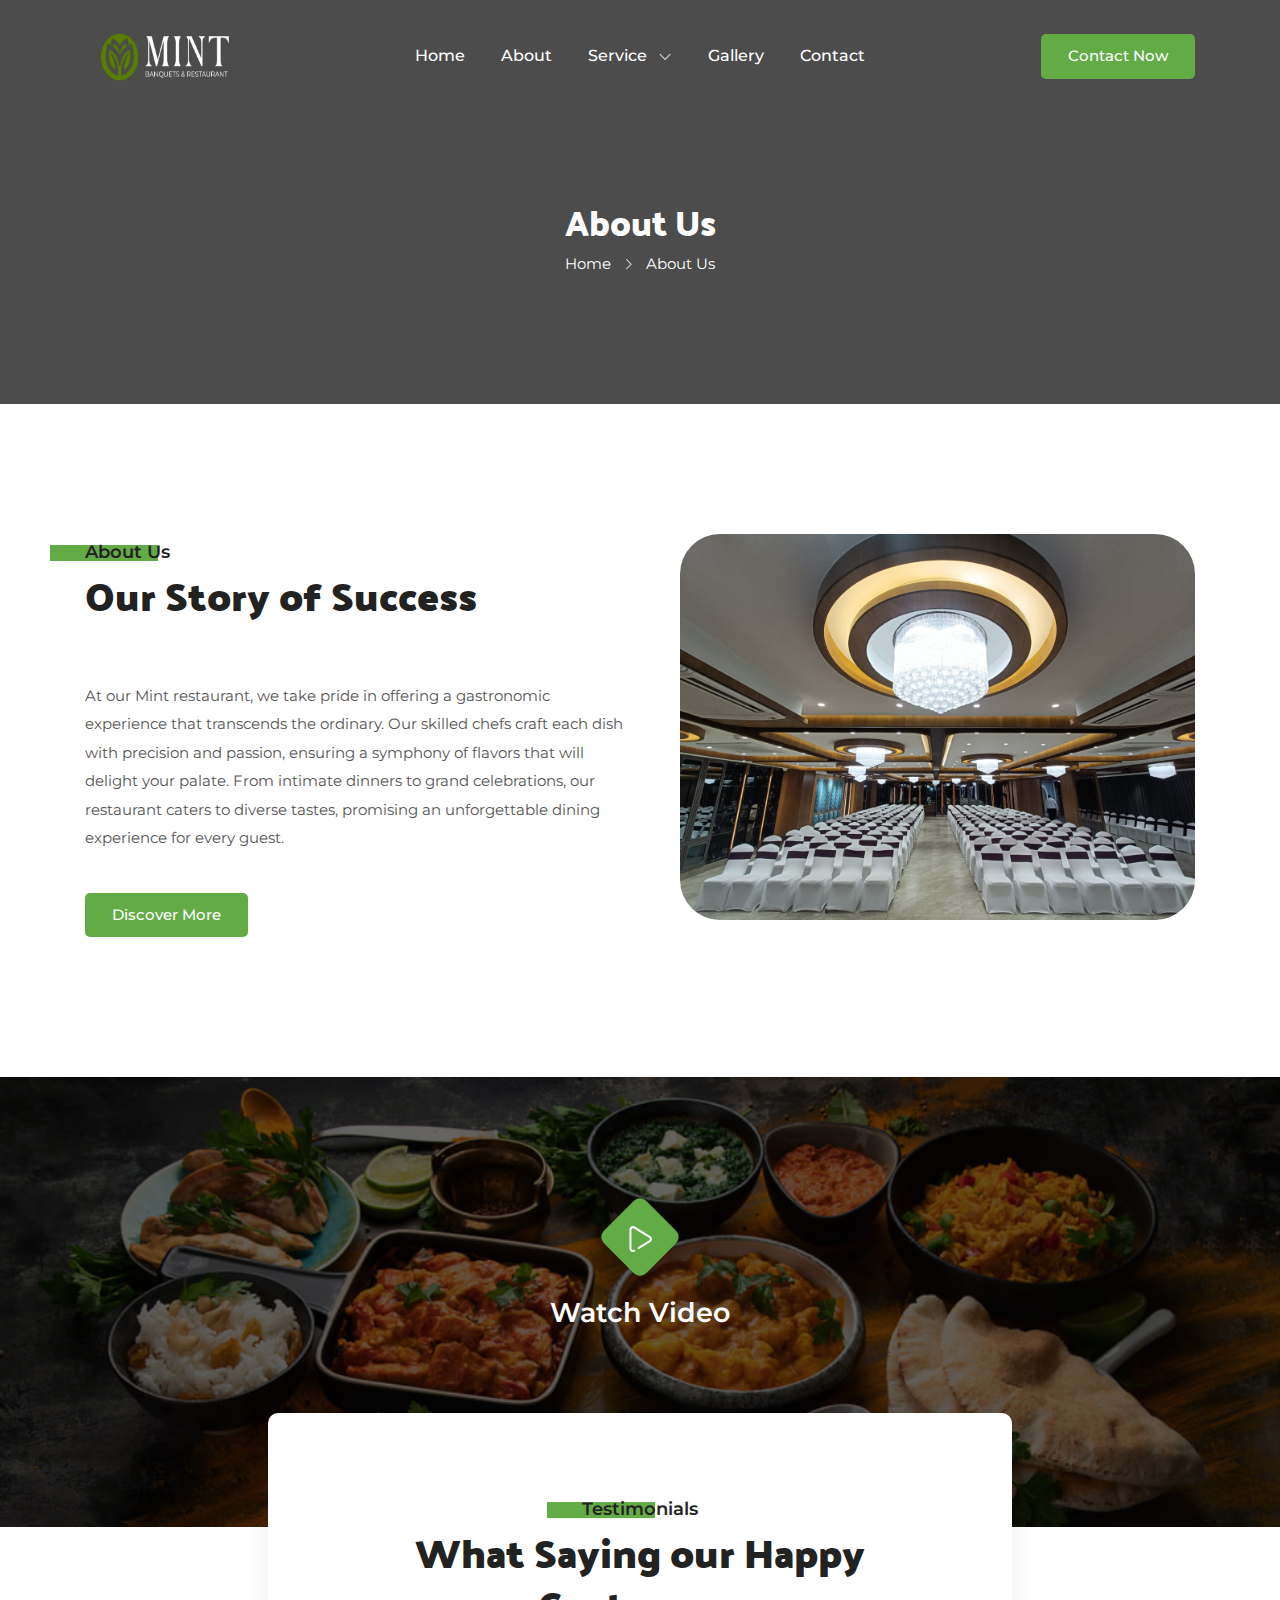
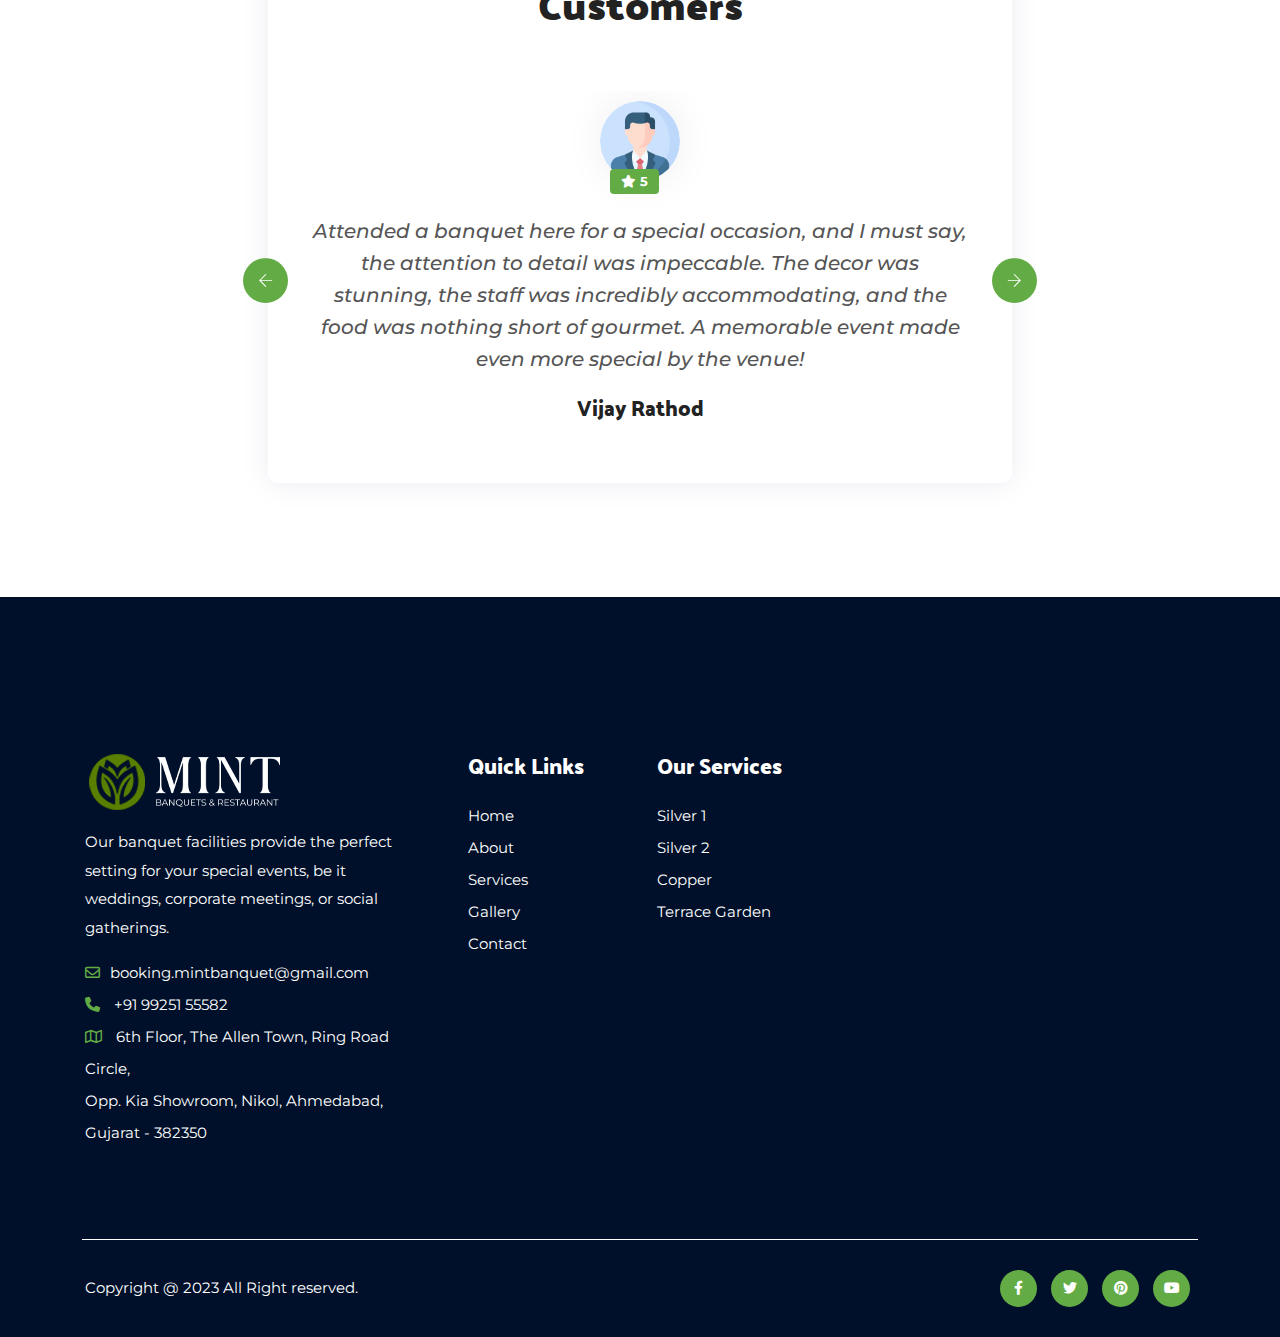
==== about.html @ ef2536db "done websit" ====
<!DOCTYPE html>
<html lang="en">

	
<!-- Mirrored from getmasum.com/html-preview/tripx/about.html by HTTrack Website Copier/3.x [XR&CO'2014], Wed, 13 Dec 2023 05:20:39 GMT -->
<head>
		<!-- Meta -->
		<meta charset="utf-8">
		<meta http-equiv="X-UA-Compatible" content="IE=edge">
		<meta name="viewport" content="width=device-width, initial-scale=1, shrink-to-fit=no">
		<!-- The above 3 meta tags *must* come first in the head; any other head content must come *after* these tags -->
		<!-- SITE TITLE -->
		<title>About - TripX</title>			
		<!-- Latest Bootstrap min CSS -->
		<link rel="stylesheet" href="assets/bootstrap/css/bootstrap.min.css">		
		<!-- Google Font -->	
		<link rel="preconnect" href="https://fonts.googleapis.com/">
		<link rel="preconnect" href="https://fonts.gstatic.com/" crossorigin>
		<link href="https://fonts.googleapis.com/css2?family=Dancing+Script:wght@400;500;600;700&amp;family=Montserrat:wght@400;500;600;700;800&amp;family=Palanquin+Dark:wght@400;500;600;700&amp;display=swap" rel="stylesheet">				
		<!-- Icon CSS -->
		<link rel="stylesheet" href="assets/fonts/themify-icons.css">
		<link rel="stylesheet" href="assets/fonts/icofont/icofont.css">
		<link rel="stylesheet" href="assets/css/Pe-icon-7-stroke.css">
		<link rel="stylesheet" href="assets/css/line-awesome.css">
		<link rel="stylesheet" href="assets/fonts/fontawesome/fontawesome.css">
		<!--- owl carousel Css-->
		<link rel="stylesheet" href="assets/owlcarousel/css/owl.carousel.min.css">
		<link rel="stylesheet" href="assets/owlcarousel/css/owl.theme.default.min.css">	
		<!--jquery-simple-mobilemenu Css-->
        <link rel="stylesheet" href="assets/css/jquery-simple-mobilemenu.css">
		<!--magnific-popup Css-->
        <link rel="stylesheet" href="assets/css/magnific-popup.css">
		<!--YouTubePopUp Css-->
        <link rel="stylesheet" href="assets/css/YouTubePopUp.css">		
		<!--Slick Css-->
        <link rel="stylesheet" href="assets/css/slick.css">	
		<!--slick theme Css-->
		<link rel="stylesheet" href="assets/css/slick-theme.css">					
		<!-- Style CSS -->
		<link rel="stylesheet" href="assets/css/style.css">		

	</head>
	
    <body data-spy="scroll" data-offset="80">
	
		<!-- START PRELOADER  -->	
		<div class="preloader">
			<div class="animation-container">
				<div class="lightning-container">
					<div class="lightning white"></div>
					<div class="lightning red"></div>
				</div>
				<div class="boom-container">
					<div class="shape circle big white"></div>
					<div class="shape circle white"></div>
					<div class="shape triangle big yellow"></div>
					<div class="shape disc white"></div>
					<div class="shape triangle blue"></div>
				</div>
				<div class="boom-container second">
					<div class="shape circle big white"></div>
					<div class="shape circle white"></div>
					<div class="shape disc white"></div>
					<div class="shape triangle blue"></div>
				</div>
			</div>
		</div>	
		<!--  END PRELOADER -->	

	<!-- START NAVBAR -->  
	<div id="navigation" class="navbar-light bg-faded site-navigation">
		<div class="container">
			<div class="row">
				<div class="col-xl-2 col-md-3 col-sm-4 align-self-center">
					<div class="btn">
						<a href="index.html"><img src="assets/img/logo/logo4.png" alt="" style="width:190px;height: 50px;"></a>          				
					</div>
				</div><!--- END Col -->
				
				<div class="col-xl-8 col-md-9 col-sm-8 d-flex justify-content-center">
					<nav id="main-menu">
						<ul>
							<li><a href="index.html">Home</a></li>							  				  
							<!-- <li><a href="tour.html">Tour</a></li> -->
							<li><a href="about.html">About</a></li>	

							<li class="menu-item-has-children"><a href="service.html">Service</a></li>
							<!-- <ul>
									<li><a href="tour-details.html">Package Details</a></li>
									<li><a href="blog-details.html">Blog Details</a></li>									
								</ul> -->
							<li><a href="#">Gallery</a>
								
							</li>							  
							<!-- <li><a href="blog.html">Blog</a></li> -->
							<li><a href="contact.html">Contact</a></li>
						</ul>
						
					</nav>
					<div id="mobile_menu"></div>
				
				</div><!--- END Col -->
				
				<div class="col-xl-2 d-none d-xl-block text-end align-self-center">
					<a href="#" class="btn_green">Contact Now</a>
				</div><!--- END Col -->
				
				<ul class="mobile_menu">						
					<li><a href="index.html">Home</a></li>							  				  
							<!-- <li><a href="tour.html">Tour</a></li> -->
							<li><a href="about.html">About</a></li>	
							<li class="menu-item-has-children"><a href="service.html">Service</a></li>
							<!-- <ul>
									<li><a href="tour-details.html">Package Details</a></li>
									<li><a href="blog-details.html">Blog Details</a></li>									
								</ul> -->
							<li><a href="gallery.html">Gallery</a>
								
							</li>							  
							<!-- <li><a href="blog.html">Blog</a></li> -->
							<li><a href="contact.html">Contact</a></li>
				</ul>			
			</div><!--- END ROW -->
		</div><!--- END CONTAINER -->
	</div> 	  
	<!-- END NAVBAR -->

		<!-- START TITLE TOP -->
		<section class="page_banner" style="background-image: url(assets/img/about/decorated-table-with-orchids-candles-glasses-light.jpg);  background-size:cover; background-position: center center;">
			<div class="banner_overlay">
				<div class="container">
					<div class="row">
						<div class="col-md-12 text-center">
							<h1 class="section-blog-title">About Us</h1>
							<ul>
								<li><a href="index.html">Home</a></li>
								<li><i class="ti-angle-right"></i> About Us</li>
							</ul>
						</div>
					</div>
				</div>
			</div>
		</section>
		<!-- END TITLE TOP -->
		
		<!-- START About US -->	
		<section class="about section-padding">			
			<div class="container">									
				<div class="row">		
					<div class="col-xl-6 col-lg-12 col-md-12 col-12 align-self-center">
						<div class="section-title text-left about_title">
							<span>About Us</span>
							<h2>Our Story of 
								Success</h2>
						
						</div>
						<p>
							At our Mint restaurant, we take pride in offering a gastronomic experience that transcends the ordinary. Our skilled chefs craft each dish with precision and passion, ensuring a symphony of flavors that will delight your palate. From intimate dinners to grand celebrations, our restaurant caters to diverse tastes, promising an unforgettable dining experience for every guest.	
						</p>


						<div class="afeature pt15"> 
							<div class="row">
								<div class="col-md-6">
									<!--  
									<div class="single_afeature">
										<img src="assets/img/icons/camping.svg" alt="tent campaing" > <h4>Tent Campaign</h4>
									</div>							
								</div>							
								
								<div class="col-md-6">
									<div class="single_afeature">
										<img src="assets/img/icons/biking.svg" alt="Mounting Biking" > <h4>Mounting Biking</h4>
									</div>							
								</div>							
								
								<div class="col-md-6">
									<div class="single_afeature">
										<img src="assets/img/icons/elephant.svg" alt="Wild Campaign"> <h4>Wild Campaign</h4>
									</div>			
								</div>			
							
								<div class="col-md-6">
									<div class="single_afeature">
										<img src="assets/img/icons/couple.svg" alt="Couple Campaign" > <h4>Couple Campaign</h4>
									</div>
								</div>
							</div>
						</div>

						 
						<div class="counter">
							<div class="row">
								<div class="col-xl-6 col-lg-6 col-md-6 col-12 ">
									<div class="single_counter">
										<span class="scicon">
											<i class="fa fa-user" aria-hidden="true"></i>
										</span>
										<div class="sc_content">
											<h3><span class="counter_num">10,000</span>+</h3>
											<p>Happy Customers</p>
										</div>		
									</div>		
								</div>
								
								<div class="col-xl-6 col-lg-6 col-md-6 col-12">
									<div class="single_counter">
										<span class="scicon">
											<i class="fa fa-bed" aria-hidden="true"></i>
										</span>
										<div class="sc_content">
											<h3><span class="counter_num">20</span>+</h3>
											<p>Hotel Rooms </p>
										</div>
									</div>
								</div>	
								
								<div class="col-xl-6 col-lg-6 col-md-6 col-12">
									<div class="single_counter">
										<span class="scicon">
											<i class="fa fa-thumbs-up" aria-hidden="true"></i>
										</span>
										<div class="sc_content">
											<h3><span class="counter_num">95</span>%</h3>
											<p>Satisfaction Rate </p>
										</div>	
									</div>	
								</div>	
								
								<div class="col-xl-6 col-lg-6 col-md-6 col-12">
									<div class="single_counter">
										<span class="scicon">
											<i class="fa fa-users" aria-hidden="true"></i>
										</span>
										<div class="sc_content">
											<h3><span class="counter_num">40</span>+</h3>
											<p>Staff Members </p>
										</div>
									</div>
								</div>
							</div>
						</div>
						 -->
								 </div>
							</div>
						</div>
						
						<a href="#" class="btn_yellow">Discover More</a>
					</div>
					
					<!-- END COL -->
					
					<div class="col-xl-6 col-lg-12 col-md-12 col-12">
						<div class="about_img">
							<img src="assets/img/mint-images/8.jpg" alt="Image">
						
						</div>
					</div><!-- END COL -->
					
				</div><!-- END ROW -->	

			</div><!-- END CONTAINER -->			
		</section>
		<!-- END About US -->

		<!-- END video_area -->
		<section class="video_area text-center" style="background-image:url(assets/img/bg/50.jpeg);">
			<a href="assets/img/gallery/video1.mp4" class="video_btn">
				<svg fill-rule="evenodd" clip-rule="evenodd" image-rendering="optimizeQuality" shape-rendering="geometricPrecision" text-rendering="geometricPrecision" viewBox="0 0 512 512" xmlns="http://www.w3.org/2000/svg"><button class="close_btn" onclick="closeVideo()">Close</button>
					<path d="M93.5-.5h23c10.954 2.804 21.288 7.304 31 13.5a69220.59 69220.59 0 00301 186c23.702 19.434 32.536 44.268 26.5 74.5-4.487 16.158-13.321 29.325-26.500 39.5a24946.163 24946.163 0 01-228 139c-15.826 2.767-24.826-3.733-27-19.5.283-6.694 2.949-12.194 8-16.5l222-136c17.344-16.657 17.011-32.99-1-49a43442.958 43442.958 0 01-300-185c-17.073-9.638-31.573-6.804-43.500 8.5a31.94 31.94 0 00-4 12 35342.483 35342.483 0 000 376c2.218 17.139 11.885 26.472 29 28l6.5-.5 14-6c15.417-2.409 24.084 4.091 26 19.5-.082 7.27-3.082 13.104-9 17.5-8.429 4.413-17.096 7.913-26 10.5h-22c-31.504-7.003-51.004-26.336-58.500-58a10066.674 10066.674 0 01-1.5-198l.5-188c3.728-36.888 23.561-59.554 59.5-68z" opacity=".971"/>
				</svg>
			</a>
		
			<h3>Watch Video</h3>
		
			<!-- Close button initially hidden -->
			
		</section>
		
		
		<!-- END video_area -->
		
		<!-- START TESTIMONIAL -->		
		<section class="testimonial">
			<div class="container">
				<div class="col-xl-8 d-block mx-auto main_testi">
					<div class="section-title text-center">
						<span>Testimonials</span>
						<h2>What Saying our Happy <br>Customers</h2>
					</div>			
					
					<div id="testimonial-slider" class="owl-carousel text-center">					
						<div class="single-testimonial">	
							<div class="test-img">
								<img src="assets/img/review/profile.png" width="80" alt="review image">														
								<div class="test_rev">
									<i class="fa-solid fa-star"></i>
									5
								</div>
							</div>						
							<div class="testimonial-content">										
								<p>Attended a banquet here for a special occasion, and I must say, the attention to detail was impeccable. The decor was stunning, the staff was incredibly accommodating, and the food was nothing short of gourmet. A memorable event made even more special by the venue!</p>
							</div>
							
							<div class="testimonial-bottom">		
								<h3 class="title">Vijay Rathod</h3>					
								<!-- <span class="designation">Web Designer</span> -->
							</div>	
							
						</div><!-- END single Testimonials -->

						<div class="single-testimonial">
							<div class="test-img">
								<img src="assets/img/review/profile.png" width="80" alt="review image">														
								<div class="test_rev">
									<i class="fa-solid fa-star"></i>
									4
								</div>
							</div>						
							<div class="testimonial-content">										
								<p>Hosted a corporate event at this banquet hall, and I couldn't be happier with the service. The staff was professional, and the event coordinator made sure everything ran smoothly. The catering was top-notch, and our guests were thoroughly impressed. Highly recommend for business functions!</p>
							</div>
							
							<div class="testimonial-bottom">		
								<h3 class="title">Rajveer Solanki</h3>					
								<!-- <span class="designation">Web Developer</span> -->
							</div>											
						</div><!-- END single Testimonials -->
					
						<div class="single-testimonial">	
							<div class="test-img">
								<img src="assets/img/review/profile.png" width="80" alt="review image">														
								<div class="test_rev">
									<i class="fa-solid fa-star"></i>
									5
								</div>
							</div>						
							<div class="testimonial-content">										
								<p>Dined at this restaurant last night and was blown away by the culinary experience. The menu offered a delightful variety, and each dish was a masterpiece. The service was attentive without being intrusive, and the ambiance was cozy. A perfect spot for a date night or special celebration.</p>
							</div>
							

							<div class="testimonial-bottom">		
								<h3 class="title">Yash Patel</h3>					
								<!-- <span class="designation">Managing Director</span> -->
							</div>											
						</div>
						
						<div class="single-testimonial">	
							<div class="test-img">
								<img src="assets/img/review/profile.png" width="80" alt="review image">														
								<div class="test_rev">
									<i class="fa-solid fa-star"></i>
									5
								</div>
							</div>						
							<div class="testimonial-content">										
								<p>This restaurant consistently delivers an exceptional dining experience. I'm a regular customer, and I'm always impressed by the fresh ingredients, creative menu, and friendly service. Whether it's a casual dinner or a special occasion, this place never disappoints.</p>
							</div>
							

							<div class="testimonial-bottom">		
								<h3 class="title">Sameer Prajapati</h3>					
								<!-- <span class="designation">Managing Director</span> -->
							</div>											
						</div><!-- END single Testimonials -->
						
					</div>
				</div>
			</div>
		</section>		
		

		<!-- START COMPANY PARTNER LOGO  -->
		<!-- <div class="partner-logo section-padding"> 
			<div class="container">
				<div class="row">
					<div class="col-12">
						<div class="part_title">
							<span>4k + Brands Trust Us</span>
						</div>
						<div class="partner owl-carousel">
							<a href="#"><img src="assets/img/partner/1.png" alt="image"></a>
							<a href="#"><img src="assets/img/partner/2.png" alt="image"></a>
							<a href="#"><img src="assets/img/partner/3.png" alt="image"></a>
							<a href="#"><img src="assets/img/partner/4.png" alt="image"></a>
							<a href="#"><img src="assets/img/partner/5.png" alt="image"></a>
							<a href="#"><img src="assets/img/partner/1.png" alt="image"></a>
							<a href="#"><img src="assets/img/partner/2.png" alt="image"></a>
							<a href="#"><img src="assets/img/partner/3.png" alt="image"></a>
							<a href="#"><img src="assets/img/partner/4.png" alt="image"></a>
							<a href="#"><img src="assets/img/partner/5.png" alt="image"></a>
							<a href="#"><img src="assets/img/partner/1.png" alt="image"></a>
						</div>
					 </div>END COL  -->
				<!-- </div>END  ROW  -->
			<!-- </div>END CONTAINER  -->
		<!-- </div> -->
		<!-- END COMPANY PARTNER LOGO -->
		

			<!-- START FOOTER -->
			<div class="footer pt135">
				<div class="container">
					<div class="footer-top">
						<div class="row">	
							<div class="col-xl-4 col-lg-4 col-md-6 col-12">						
								<div class="footer-widget">	
									<div class="foot_about_us">
										<img src="assets/img/logo/logo4.png" class="fot-logo" alt="" width="">	
										<p class="mt-3">
											Our banquet facilities provide the perfect setting for your special events, be it weddings, corporate meetings, or social gatherings. 
										</p>
										
										<ul class="cont_info">
											<li><i class="fa-regular fa-envelope"></i>booking.mintbanquet@gmail.com </li>
											<li><i class="fa-solid fa-phone"></i> +91 99251 55582</li>
											<li><i class="fa-regular fa-map"></i> 6th Floor, The Allen Town, Ring Road Circle, <br> Opp. Kia Showroom,
												Nikol, Ahmedabad, <br>Gujarat - 382350</li>
										</ul>							
									</div>							
								</div>							
							</div><!--- END COL -->											
	
							<div class="col-xl-8 col-lg-8 col-md-12 col-12">		
								<div class="row">							
									<div class="col-xl-3 col-lg-4 col-md-6 col-12">						
										<div class="footer-widget">	
											<h3 class="fot-title">Quick Links</h3>
											<ul>
												<li><a href="#">Home</a></li>
												<li><a href="#">About</a></li>
												<li><a href="#">Services</a></li>
												<li><a href="#">Gallery</a></li>
												<li><a href="#">Contact</a></li>
											</ul>
										</div>						
									</div><!--- END COL -->			
	
									<div class="col-xl-3 col-lg-4 col-md-6 col-12">						
										<div class="footer-widget">	
											<h3 class="fot-title">Our Services</h3>
											<ul>
												<li><a href="#">Silver 1</a></li>
												<li><a href="#">Silver 2</a></li>
												<li><a href="#">Copper</a></li>
												<li><a href="#">Terrace Garden</a></li>
												<!-- <li><a href="#">Tour Guid</a></li> -->
											</ul>
										</div>						
									</div><!--- END COL -->	
	
									<div class="col-xl-4 col-lg-4 col-md-6 col-12">						
										<iframe src="https://www.google.com/maps/embed?pb=!1m18!1m12!1m3!1d3671.6157370631345!2d72.6746200750526!3d23.037877115757414!2m3!1f0!2f0!3f0!3m2!1i1024!2i768!4f13.1!3m3!1m2!1s0x395e8733323b11b9%3A0x1713dd3ad9695d9a!2sThe%20Allen%20Town!5e0!3m2!1sen!2sin!4v1702550314118!5m2!1sen!2sin" width="350" height="350" style="border-radius:5px;" allowfullscreen="" loading="lazy" referrerpolicy="no-referrer-when-downgrade"></iframe>							
									</div><!--- END COL -->		
								</div>
							</div>
						</div>
					</div>	
	
					<div class="footer-bottom ">
						<div class="row">
							<div class="col-xl-6 col-md-6 col-12 align-self-center text-start">
								<p class="copyright_text">
									Copyright @ 2023 <a href=""></a> All Right reserved.						
								</p>						
							</div><!--- END COL -->	
	
							<div class="col-xl-6 col-md-6 col-12 text-end">
								<ul class="foot_social_link">
									<li><a href="#"><i class="fa-brands fa-facebook-f"></i></a></li>
									<li><a href="#"><i class="fa-brands fa-twitter"></i></a></li>
									<li><a href="#"><i class="fa-brands fa-pinterest"></i></a></li>
									<li><a href="#"><i class="fa-brands fa-youtube"></i></a></li>
								</ul>					
							</div><!--- END COL -->					
						</div>			
					</div>			
				</div><!--- END CONTAINER -->
			</div>
			<!-- END FOOTER -->			
 

		<!-- Latest jQuery -->
		<script src="assets/js/jquery.min.js" ></script>
		<!-- Latest compiled and minified Bootstrap -->
		<script src="assets/bootstrap/js/bootstrap.min.js"></script>
		<!-- imagesloaded.pkgd -->
		<script src="assets/js/imagesloaded.pkgd.min.js"></script>
		<!-- masonry -->
		<script src="assets/js/masonry.pkgd.min.js" ></script>		
		<!-- jquery-simple-mobilemenu.min -->
		<script src="assets/js/jquery-simple-mobilemenu.js"></script>	
		<!-- modernizer JS -->		
		<script src="assets/js/modernizr-2.8.3.min.js"></script>																	
		<!-- owl-carousel min js  -->
		<script src="assets/owlcarousel/js/owl.carousel.min.js"></script>
		<!-- waypoints -->
		<script src="assets/js/waypoints.min.js"></script>
		<!-- counterup -->
		<script src="assets/js/jquery.counterup.min.js"></script>
		<!-- magnific-popup js -->	
		<script src="assets/js/jquery.magnific-popup.js"></script>
		<!-- YouTubePopUp js -->		
		<script src="assets/js/YouTubePopUp.jquery.js"></script>
		<!-- yvpopup-active js -->		
		<script src="assets/js/yvpopup-active.js"></script>			
		<!-- scrolltopcontrol js -->
		<script src="assets/js/scrolltopcontrol.js"></script>	
		<!-- slick js -->			
		<script src="assets/js/slick.js"></script>									
		<!-- scripts js -->
		<script src="assets/js/scripts.js"></script>
		
    </body>

<!-- Mirrored from getmasum.com/html-preview/tripx/about.html by HTTrack Website Copier/3.x [XR&CO'2014], Wed, 13 Dec 2023 05:20:39 GMT -->
</html>
---- assets/fonts/themify-icons.css ----
@font-face {
	font-family: 'themify';
	src:url('themify9f24.eot?-fvbane');
	src:url('themifyd41d.eot?#iefix-fvbane') format('embedded-opentype'),
		url('themify9f24.woff?-fvbane') format('woff'),
		url('themify9f24.ttf?-fvbane') format('truetype'),
		url('themify9f24.svg?-fvbane#themify') format('svg');
	font-weight: normal;
	font-style: normal;
}

[class^="ti-"], [class*=" ti-"] {
	font-family: 'themify';
	speak: none;
	font-style: normal;
	font-weight: normal;
	font-variant: normal;
	text-transform: none;
	line-height: 1;

	/* Better Font Rendering =========== */
	-webkit-font-smoothing: antialiased;
	-moz-osx-font-smoothing: grayscale;
}

.ti-wand:before {
	content: "\e600";
}
.ti-volume:before {
	content: "\e601";
}
.ti-user:before {
	content: "\e602";
}
.ti-unlock:before {
	content: "\e603";
}
.ti-unlink:before {
	content: "\e604";
}
.ti-trash:before {
	content: "\e605";
}
.ti-thought:before {
	content: "\e606";
}
.ti-target:before {
	content: "\e607";
}
.ti-tag:before {
	content: "\e608";
}
.ti-tablet:before {
	content: "\e609";
}
.ti-star:before {
	content: "\e60a";
}
.ti-spray:before {
	content: "\e60b";
}
.ti-signal:before {
	content: "\e60c";
}
.ti-shopping-cart:before {
	content: "\e60d";
}
.ti-shopping-cart-full:before {
	content: "\e60e";
}
.ti-settings:before {
	content: "\e60f";
}
.ti-search:before {
	content: "\e610";
}
.ti-zoom-in:before {
	content: "\e611";
}
.ti-zoom-out:before {
	content: "\e612";
}
.ti-cut:before {
	content: "\e613";
}
.ti-ruler:before {
	content: "\e614";
}
.ti-ruler-pencil:before {
	content: "\e615";
}
.ti-ruler-alt:before {
	content: "\e616";
}
.ti-bookmark:before {
	content: "\e617";
}
.ti-bookmark-alt:before {
	content: "\e618";
}
.ti-reload:before {
	content: "\e619";
}
.ti-plus:before {
	content: "\e61a";
}
.ti-pin:before {
	content: "\e61b";
}
.ti-pencil:before {
	content: "\e61c";
}
.ti-pencil-alt:before {
	content: "\e61d";
}
.ti-paint-roller:before {
	content: "\e61e";
}
.ti-paint-bucket:before {
	content: "\e61f";
}
.ti-na:before {
	content: "\e620";
}
.ti-mobile:before {
	content: "\e621";
}
.ti-minus:before {
	content: "\e622";
}
.ti-medall:before {
	content: "\e623";
}
.ti-medall-alt:before {
	content: "\e624";
}
.ti-marker:before {
	content: "\e625";
}
.ti-marker-alt:before {
	content: "\e626";
}
.ti-arrow-up:before {
	content: "\e627";
}
.ti-arrow-right:before {
	content: "\e628";
}
.ti-arrow-left:before {
	content: "\e629";
}
.ti-arrow-down:before {
	content: "\e62a";
}
.ti-lock:before {
	content: "\e62b";
}
.ti-location-arrow:before {
	content: "\e62c";
}
.ti-link:before {
	content: "\e62d";
}
.ti-layout:before {
	content: "\e62e";
}
.ti-layers:before {
	content: "\e62f";
}
.ti-layers-alt:before {
	content: "\e630";
}
.ti-key:before {
	content: "\e631";
}
.ti-import:before {
	content: "\e632";
}
.ti-image:before {
	content: "\e633";
}
.ti-heart:before {
	content: "\e634";
}
.ti-heart-broken:before {
	content: "\e635";
}
.ti-hand-stop:before {
	content: "\e636";
}
.ti-hand-open:before {
	content: "\e637";
}
.ti-hand-drag:before {
	content: "\e638";
}
.ti-folder:before {
	content: "\e639";
}
.ti-flag:before {
	content: "\e63a";
}
.ti-flag-alt:before {
	content: "\e63b";
}
.ti-flag-alt-2:before {
	content: "\e63c";
}
.ti-eye:before {
	content: "\e63d";
}
.ti-export:before {
	content: "\e63e";
}
.ti-exchange-vertical:before {
	content: "\e63f";
}
.ti-desktop:before {
	content: "\e640";
}
.ti-cup:before {
	content: "\e641";
}
.ti-crown:before {
	content: "\e642";
}
.ti-comments:before {
	content: "\e643";
}
.ti-comment:before {
	content: "\e644";
}
.ti-comment-alt:before {
	content: "\e645";
}
.ti-close:before {
	content: "\e646";
}
.ti-clip:before {
	content: "\e647";
}
.ti-angle-up:before {
	content: "\e648";
}
.ti-angle-right:before {
	content: "\e649";
}
.ti-angle-left:before {
	content: "\e64a";
}
.ti-angle-down:before {
	content: "\e64b";
}
.ti-check:before {
	content: "\e64c";
}
.ti-check-box:before {
	content: "\e64d";
}
.ti-camera:before {
	content: "\e64e";
}
.ti-announcement:before {
	content: "\e64f";
}
.ti-brush:before {
	content: "\e650";
}
.ti-briefcase:before {
	content: "\e651";
}
.ti-bolt:before {
	content: "\e652";
}
.ti-bolt-alt:before {
	content: "\e653";
}
.ti-blackboard:before {
	content: "\e654";
}
.ti-bag:before {
	content: "\e655";
}
.ti-move:before {
	content: "\e656";
}
.ti-arrows-vertical:before {
	content: "\e657";
}
.ti-arrows-horizontal:before {
	content: "\e658";
}
.ti-fullscreen:before {
	content: "\e659";
}
.ti-arrow-top-right:before {
	content: "\e65a";
}
.ti-arrow-top-left:before {
	content: "\e65b";
}
.ti-arrow-circle-up:before {
	content: "\e65c";
}
.ti-arrow-circle-right:before {
	content: "\e65d";
}
.ti-arrow-circle-left:before {
	content: "\e65e";
}
.ti-arrow-circle-down:before {
	content: "\e65f";
}
.ti-angle-double-up:before {
	content: "\e660";
}
.ti-angle-double-right:before {
	content: "\e661";
}
.ti-angle-double-left:before {
	content: "\e662";
}
.ti-angle-double-down:before {
	content: "\e663";
}
.ti-zip:before {
	content: "\e664";
}
.ti-world:before {
	content: "\e665";
}
.ti-wheelchair:before {
	content: "\e666";
}
.ti-view-list:before {
	content: "\e667";
}
.ti-view-list-alt:before {
	content: "\e668";
}
.ti-view-grid:before {
	content: "\e669";
}
.ti-uppercase:before {
	content: "\e66a";
}
.ti-upload:before {
	content: "\e66b";
}
.ti-underline:before {
	content: "\e66c";
}
.ti-truck:before {
	content: "\e66d";
}
.ti-timer:before {
	content: "\e66e";
}
.ti-ticket:before {
	content: "\e66f";
}
.ti-thumb-up:before {
	content: "\e670";
}
.ti-thumb-down:before {
	content: "\e671";
}
.ti-text:before {
	content: "\e672";
}
.ti-stats-up:before {
	content: "\e673";
}
.ti-stats-down:before {
	content: "\e674";
}
.ti-split-v:before {
	content: "\e675";
}
.ti-split-h:before {
	content: "\e676";
}
.ti-smallcap:before {
	content: "\e677";
}
.ti-shine:before {
	content: "\e678";
}
.ti-shift-right:before {
	content: "\e679";
}
.ti-shift-left:before {
	content: "\e67a";
}
.ti-shield:before {
	content: "\e67b";
}
.ti-notepad:before {
	content: "\e67c";
}
.ti-server:before {
	content: "\e67d";
}
.ti-quote-right:before {
	content: "\e67e";
}
.ti-quote-left:before {
	content: "\e67f";
}
.ti-pulse:before {
	content: "\e680";
}
.ti-printer:before {
	content: "\e681";
}
.ti-power-off:before {
	content: "\e682";
}
.ti-plug:before {
	content: "\e683";
}
.ti-pie-chart:before {
	content: "\e684";
}
.ti-paragraph:before {
	content: "\e685";
}
.ti-panel:before {
	content: "\e686";
}
.ti-package:before {
	content: "\e687";
}
.ti-music:before {
	content: "\e688";
}
.ti-music-alt:before {
	content: "\e689";
}
.ti-mouse:before {
	content: "\e68a";
}
.ti-mouse-alt:before {
	content: "\e68b";
}
.ti-money:before {
	content: "\e68c";
}
.ti-microphone:before {
	content: "\e68d";
}
.ti-menu:before {
	content: "\e68e";
}
.ti-menu-alt:before {
	content: "\e68f";
}
.ti-map:before {
	content: "\e690";
}
.ti-map-alt:before {
	content: "\e691";
}
.ti-loop:before {
	content: "\e692";
}
.ti-location-pin:before {
	content: "\e693";
}
.ti-list:before {
	content: "\e694";
}
.ti-light-bulb:before {
	content: "\e695";
}
.ti-Italic:before {
	content: "\e696";
}
.ti-info:before {
	content: "\e697";
}
.ti-infinite:before {
	content: "\e698";
}
.ti-id-badge:before {
	content: "\e699";
}
.ti-hummer:before {
	content: "\e69a";
}
.ti-home:before {
	content: "\e69b";
}
.ti-help:before {
	content: "\e69c";
}
.ti-headphone:before {
	content: "\e69d";
}
.ti-harddrives:before {
	content: "\e69e";
}
.ti-harddrive:before {
	content: "\e69f";
}
.ti-gift:before {
	content: "\e6a0";
}
.ti-game:before {
	content: "\e6a1";
}
.ti-filter:before {
	content: "\e6a2";
}
.ti-files:before {
	content: "\e6a3";
}
.ti-file:before {
	content: "\e6a4";
}
.ti-eraser:before {
	content: "\e6a5";
}
.ti-envelope:before {
	content: "\e6a6";
}
.ti-download:before {
	content: "\e6a7";
}
.ti-direction:before {
	content: "\e6a8";
}
.ti-direction-alt:before {
	content: "\e6a9";
}
.ti-dashboard:before {
	content: "\e6aa";
}
.ti-control-stop:before {
	content: "\e6ab";
}
.ti-control-shuffle:before {
	content: "\e6ac";
}
.ti-control-play:before {
	content: "\e6ad";
}
.ti-control-pause:before {
	content: "\e6ae";
}
.ti-control-forVinson:before {
	content: "\e6af";
}
.ti-control-backVinson:before {
	content: "\e6b0";
}
.ti-cloud:before {
	content: "\e6b1";
}
.ti-cloud-up:before {
	content: "\e6b2";
}
.ti-cloud-down:before {
	content: "\e6b3";
}
.ti-clipboard:before {
	content: "\e6b4";
}
.ti-car:before {
	content: "\e6b5";
}
.ti-calendar:before {
	content: "\e6b6";
}
.ti-book:before {
	content: "\e6b7";
}
.ti-bell:before {
	content: "\e6b8";
}
.ti-basketball:before {
	content: "\e6b9";
}
.ti-bar-chart:before {
	content: "\e6ba";
}
.ti-bar-chart-alt:before {
	content: "\e6bb";
}
.ti-back-right:before {
	content: "\e6bc";
}
.ti-back-left:before {
	content: "\e6bd";
}
.ti-arrows-corner:before {
	content: "\e6be";
}
.ti-archive:before {
	content: "\e6bf";
}
.ti-anchor:before {
	content: "\e6c0";
}
.ti-align-right:before {
	content: "\e6c1";
}
.ti-align-left:before {
	content: "\e6c2";
}
.ti-align-justify:before {
	content: "\e6c3";
}
.ti-align-center:before {
	content: "\e6c4";
}
.ti-alert:before {
	content: "\e6c5";
}
.ti-alarm-clock:before {
	content: "\e6c6";
}
.ti-agenda:before {
	content: "\e6c7";
}
.ti-write:before {
	content: "\e6c8";
}
.ti-window:before {
	content: "\e6c9";
}
.ti-widgetized:before {
	content: "\e6ca";
}
.ti-widget:before {
	content: "\e6cb";
}
.ti-widget-alt:before {
	content: "\e6cc";
}
.ti-wallet:before {
	content: "\e6cd";
}
.ti-video-clapper:before {
	content: "\e6ce";
}
.ti-video-camera:before {
	content: "\e6cf";
}
.ti-vector:before {
	content: "\e6d0";
}
.ti-themify-logo:before {
	content: "\e6d1";
}
.ti-themify-favicon:before {
	content: "\e6d2";
}
.ti-themify-favicon-alt:before {
	content: "\e6d3";
}
.ti-support:before {
	content: "\e6d4";
}
.ti-stamp:before {
	content: "\e6d5";
}
.ti-split-v-alt:before {
	content: "\e6d6";
}
.ti-slice:before {
	content: "\e6d7";
}
.ti-shortcode:before {
	content: "\e6d8";
}
.ti-shift-right-alt:before {
	content: "\e6d9";
}
.ti-shift-left-alt:before {
	content: "\e6da";
}
.ti-ruler-alt-2:before {
	content: "\e6db";
}
.ti-receipt:before {
	content: "\e6dc";
}
.ti-pin2:before {
	content: "\e6dd";
}
.ti-pin-alt:before {
	content: "\e6de";
}
.ti-pencil-alt2:before {
	content: "\e6df";
}
.ti-palette:before {
	content: "\e6e0";
}
.ti-more:before {
	content: "\e6e1";
}
.ti-more-alt:before {
	content: "\e6e2";
}
.ti-microphone-alt:before {
	content: "\e6e3";
}
.ti-magnet:before {
	content: "\e6e4";
}
.ti-line-double:before {
	content: "\e6e5";
}
.ti-line-dotted:before {
	content: "\e6e6";
}
.ti-line-dashed:before {
	content: "\e6e7";
}
.ti-layout-width-full:before {
	content: "\e6e8";
}
.ti-layout-width-default:before {
	content: "\e6e9";
}
.ti-layout-width-default-alt:before {
	content: "\e6ea";
}
.ti-layout-tab:before {
	content: "\e6eb";
}
.ti-layout-tab-window:before {
	content: "\e6ec";
}
.ti-layout-tab-v:before {
	content: "\e6ed";
}
.ti-layout-tab-min:before {
	content: "\e6ee";
}
.ti-layout-slider:before {
	content: "\e6ef";
}
.ti-layout-slider-alt:before {
	content: "\e6f0";
}
.ti-layout-sidebar-right:before {
	content: "\e6f1";
}
.ti-layout-sidebar-none:before {
	content: "\e6f2";
}
.ti-layout-sidebar-left:before {
	content: "\e6f3";
}
.ti-layout-placeholder:before {
	content: "\e6f4";
}
.ti-layout-menu:before {
	content: "\e6f5";
}
.ti-layout-menu-v:before {
	content: "\e6f6";
}
.ti-layout-menu-separated:before {
	content: "\e6f7";
}
.ti-layout-menu-full:before {
	content: "\e6f8";
}
.ti-layout-media-right-alt:before {
	content: "\e6f9";
}
.ti-layout-media-right:before {
	content: "\e6fa";
}
.ti-layout-media-overlay:before {
	content: "\e6fb";
}
.ti-layout-media-overlay-alt:before {
	content: "\e6fc";
}
.ti-layout-media-overlay-alt-2:before {
	content: "\e6fd";
}
.ti-layout-media-left-alt:before {
	content: "\e6fe";
}
.ti-layout-media-left:before {
	content: "\e6ff";
}
.ti-layout-media-center-alt:before {
	content: "\e700";
}
.ti-layout-media-center:before {
	content: "\e701";
}
.ti-layout-list-thumb:before {
	content: "\e702";
}
.ti-layout-list-thumb-alt:before {
	content: "\e703";
}
.ti-layout-list-post:before {
	content: "\e704";
}
.ti-layout-list-large-image:before {
	content: "\e705";
}
.ti-layout-line-solid:before {
	content: "\e706";
}
.ti-layout-grid4:before {
	content: "\e707";
}
.ti-layout-grid3:before {
	content: "\e708";
}
.ti-layout-grid2:before {
	content: "\e709";
}
.ti-layout-grid2-thumb:before {
	content: "\e70a";
}
.ti-layout-cta-right:before {
	content: "\e70b";
}
.ti-layout-cta-left:before {
	content: "\e70c";
}
.ti-layout-cta-center:before {
	content: "\e70d";
}
.ti-layout-cta-btn-right:before {
	content: "\e70e";
}
.ti-layout-cta-btn-left:before {
	content: "\e70f";
}
.ti-layout-column4:before {
	content: "\e710";
}
.ti-layout-column3:before {
	content: "\e711";
}
.ti-layout-column2:before {
	content: "\e712";
}
.ti-layout-accordion-separated:before {
	content: "\e713";
}
.ti-layout-accordion-merged:before {
	content: "\e714";
}
.ti-layout-accordion-list:before {
	content: "\e715";
}
.ti-ink-pen:before {
	content: "\e716";
}
.ti-info-alt:before {
	content: "\e717";
}
.ti-help-alt:before {
	content: "\e718";
}
.ti-headphone-alt:before {
	content: "\e719";
}
.ti-hand-point-up:before {
	content: "\e71a";
}
.ti-hand-point-right:before {
	content: "\e71b";
}
.ti-hand-point-left:before {
	content: "\e71c";
}
.ti-hand-point-down:before {
	content: "\e71d";
}
.ti-gallery:before {
	content: "\e71e";
}
.ti-face-smile:before {
	content: "\e71f";
}
.ti-face-sad:before {
	content: "\e720";
}
.ti-credit-card:before {
	content: "\e721";
}
.ti-control-skip-forVinson:before {
	content: "\e722";
}
.ti-control-skip-backVinson:before {
	content: "\e723";
}
.ti-control-record:before {
	content: "\e724";
}
.ti-control-eject:before {
	content: "\e725";
}
.ti-comments-smiley:before {
	content: "\e726";
}
.ti-brush-alt:before {
	content: "\e727";
}
.ti-youtube:before {
	content: "\e728";
}
.ti-vimeo:before {
	content: "\e729";
}
.ti-twitter:before {
	content: "\e72a";
}
.ti-time:before {
	content: "\e72b";
}
.ti-tumblr:before {
	content: "\e72c";
}
.ti-skype:before {
	content: "\e72d";
}
.ti-share:before {
	content: "\e72e";
}
.ti-share-alt:before {
	content: "\e72f";
}
.ti-rocket:before {
	content: "\e730";
}
.ti-pinterest:before {
	content: "\e731";
}
.ti-new-window:before {
	content: "\e732";
}
.ti-microsoft:before {
	content: "\e733";
}
.ti-list-ol:before {
	content: "\e734";
}
.ti-linkedin:before {
	content: "\e735";
}
.ti-layout-sidebar-2:before {
	content: "\e736";
}
.ti-layout-grid4-alt:before {
	content: "\e737";
}
.ti-layout-grid3-alt:before {
	content: "\e738";
}
.ti-layout-grid2-alt:before {
	content: "\e739";
}
.ti-layout-column4-alt:before {
	content: "\e73a";
}
.ti-layout-column3-alt:before {
	content: "\e73b";
}
.ti-layout-column2-alt:before {
	content: "\e73c";
}
.ti-instagram:before {
	content: "\e73d";
}
.ti-google:before {
	content: "\e73e";
}
.ti-github:before {
	content: "\e73f";
}
.ti-flickr:before {
	content: "\e740";
}
.ti-facebook:before {
	content: "\e741";
}
.ti-dropbox:before {
	content: "\e742";
}
.ti-dribbble:before {
	content: "\e743";
}
.ti-apple:before {
	content: "\e744";
}
.ti-android:before {
	content: "\e745";
}
.ti-save:before {
	content: "\e746";
}
.ti-save-alt:before {
	content: "\e747";
}
.ti-yahoo:before {
	content: "\e748";
}
.ti-wordpress:before {
	content: "\e749";
}
.ti-vimeo-alt:before {
	content: "\e74a";
}
.ti-twitter-alt:before {
	content: "\e74b";
}
.ti-tumblr-alt:before {
	content: "\e74c";
}
.ti-trello:before {
	content: "\e74d";
}
.ti-stack-overflow:before {
	content: "\e74e";
}
.ti-soundcloud:before {
	content: "\e74f";
}
.ti-sharethis:before {
	content: "\e750";
}
.ti-sharethis-alt:before {
	content: "\e751";
}
.ti-reddit:before {
	content: "\e752";
}
.ti-pinterest-alt:before {
	content: "\e753";
}
.ti-microsoft-alt:before {
	content: "\e754";
}
.ti-linux:before {
	content: "\e755";
}
.ti-jsfiddle:before {
	content: "\e756";
}
.ti-joomla:before {
	content: "\e757";
}
.ti-html5:before {
	content: "\e758";
}
.ti-flickr-alt:before {
	content: "\e759";
}
.ti-email:before {
	content: "\e75a";
}
.ti-drupal:before {
	content: "\e75b";
}
.ti-dropbox-alt:before {
	content: "\e75c";
}
.ti-css3:before {
	content: "\e75d";
}
.ti-rss:before {
	content: "\e75e";
}
.ti-rss-alt:before {
	content: "\e75f";
}
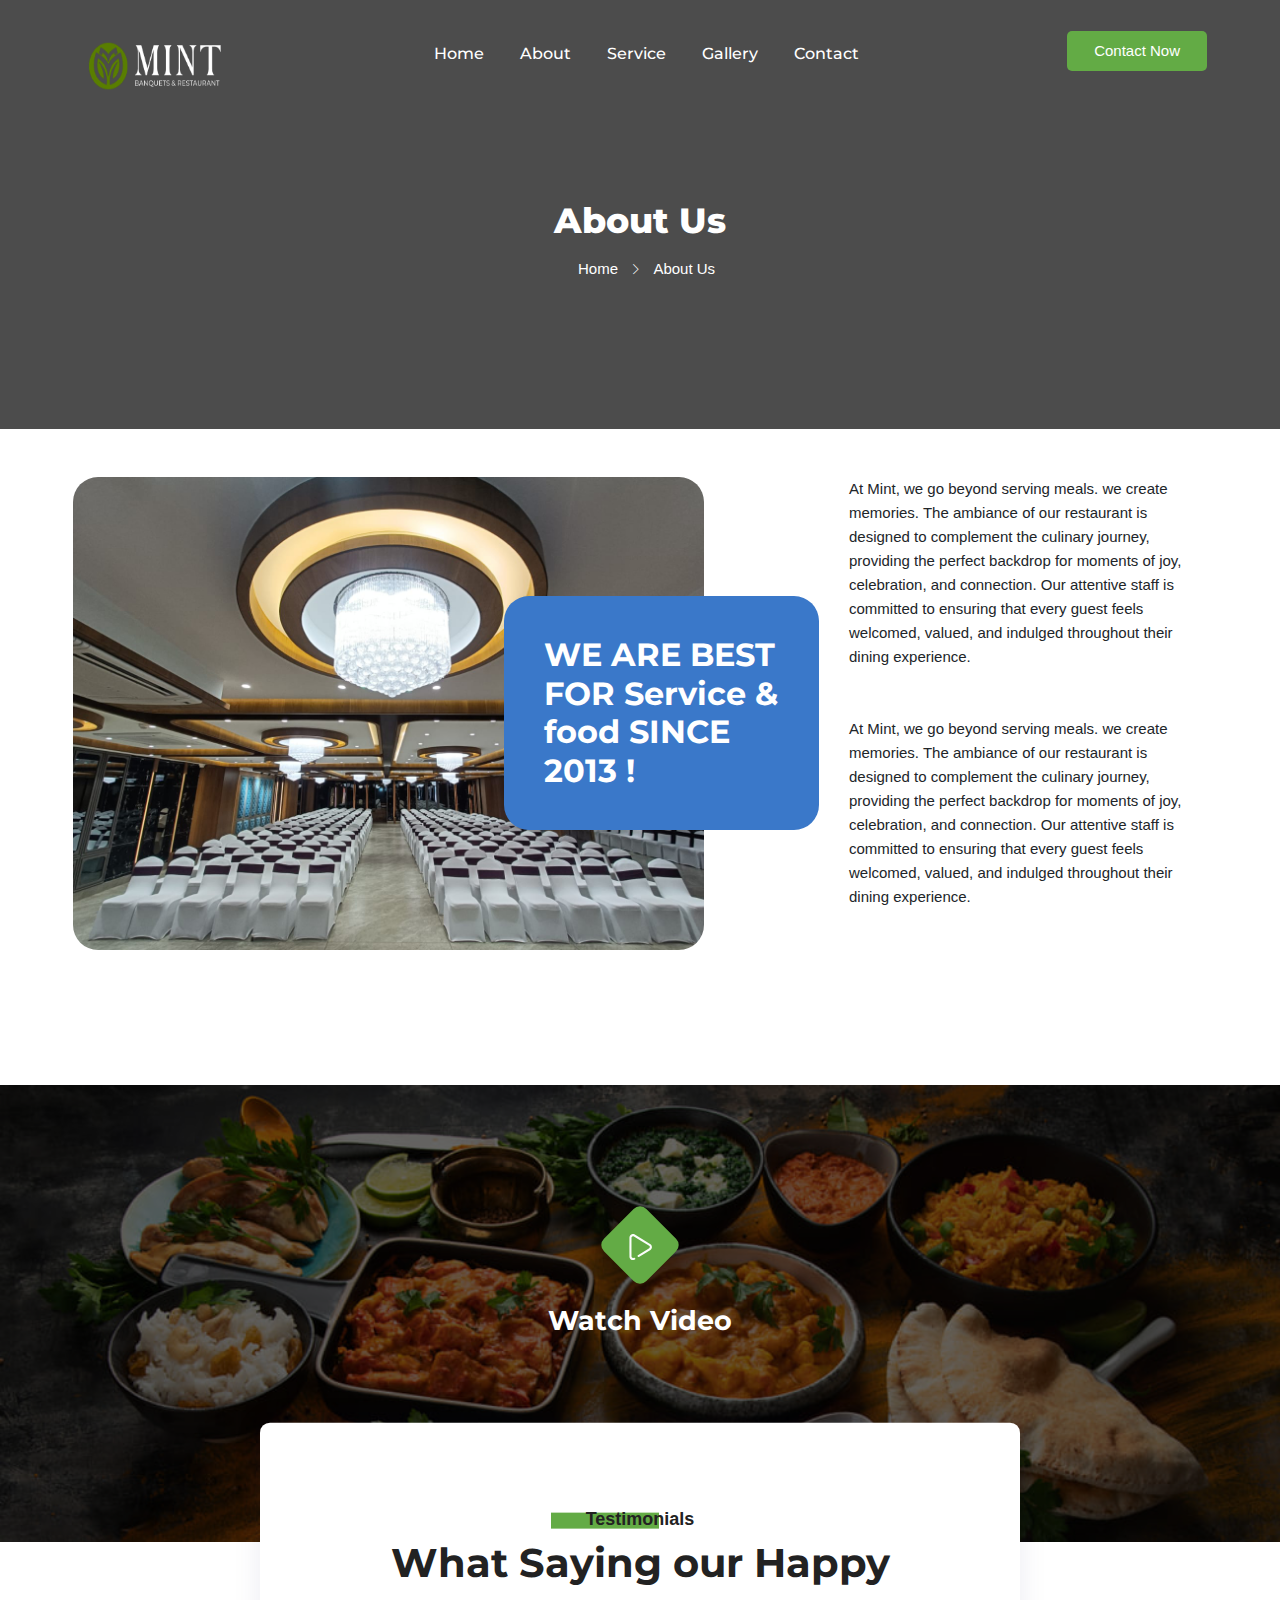
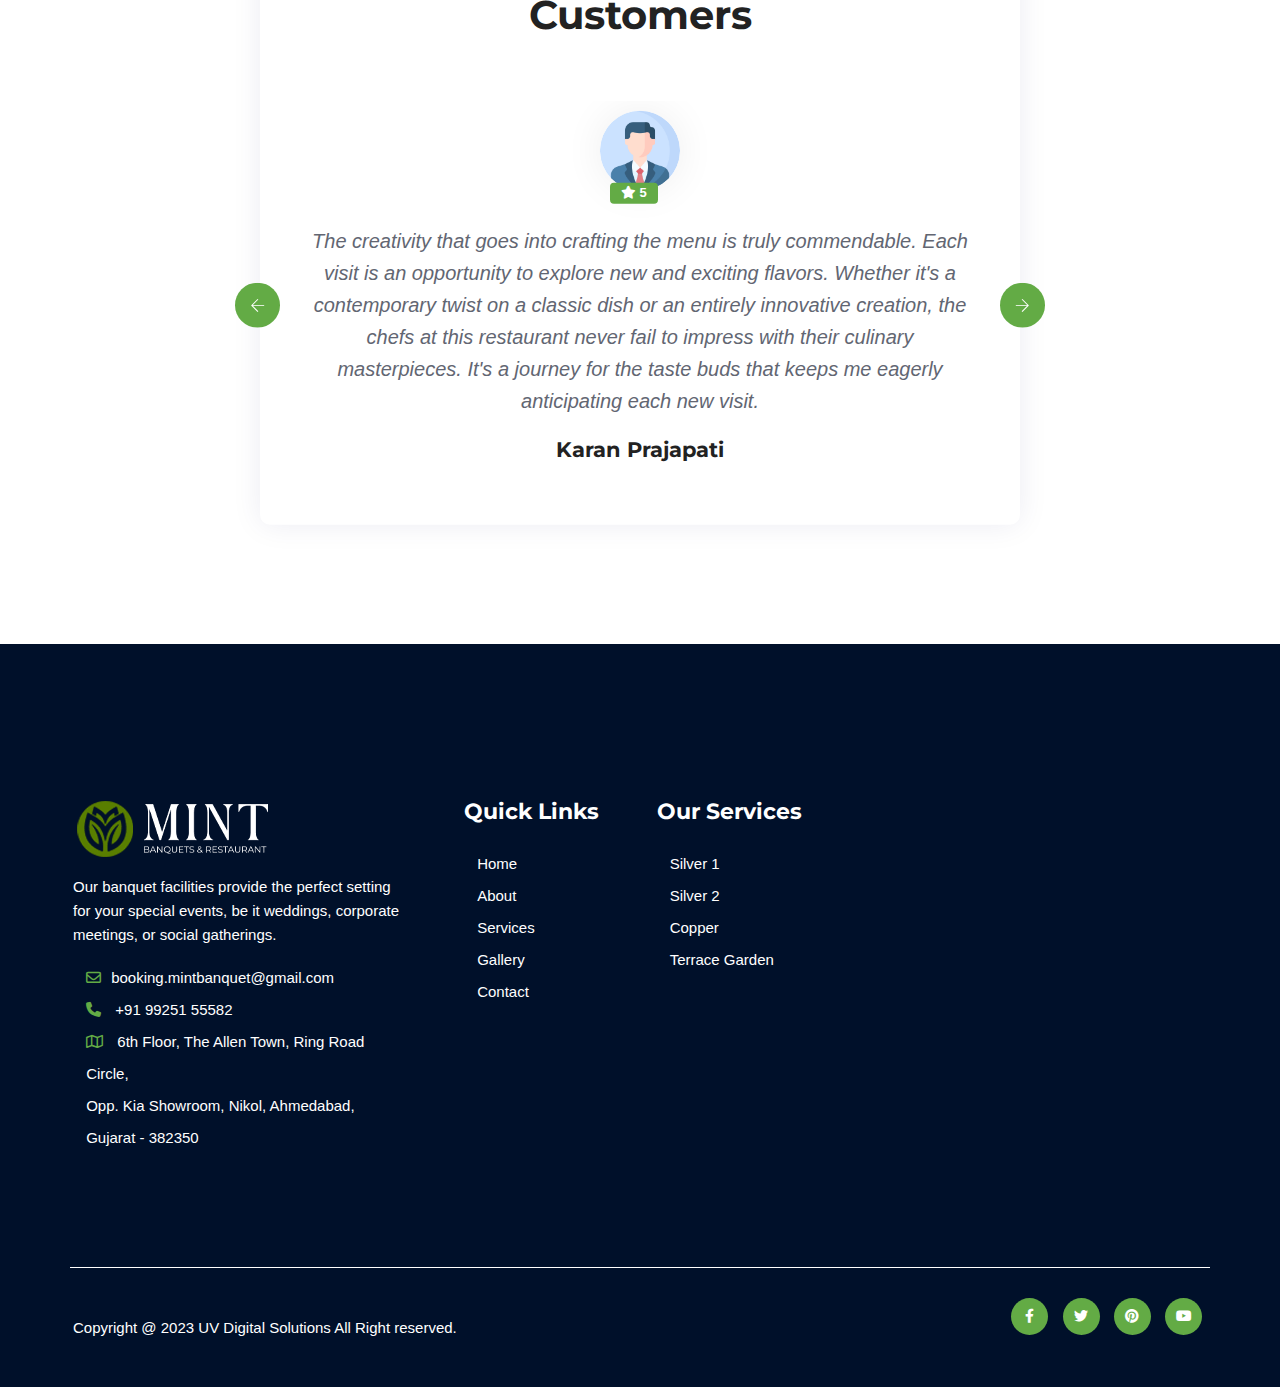
==== commit b62d5a71: "done website" ====
--- a/about.html
+++ b/about.html
@@ -2,7 +2,7 @@
 <html lang="en">
 
 	
-<!-- Mirrored from getmasum.com/html-preview/tripx/about.html by HTTrack Website Copier/3.x [XR&CO'2014], Wed, 13 Dec 2023 05:20:39 GMT -->
+
 <head>
 		<!-- Meta -->
 		<meta charset="utf-8">
@@ -10,7 +10,7 @@
 		<meta name="viewport" content="width=device-width, initial-scale=1, shrink-to-fit=no">
 		<!-- The above 3 meta tags *must* come first in the head; any other head content must come *after* these tags -->
 		<!-- SITE TITLE -->
-		<title>About - TripX</title>			
+		<title>About us</title>			
 		<!-- Latest Bootstrap min CSS -->
 		<link rel="stylesheet" href="assets/bootstrap/css/bootstrap.min.css">		
 		<!-- Google Font -->	
@@ -37,7 +37,13 @@
 		<!--slick theme Css-->
 		<link rel="stylesheet" href="assets/css/slick-theme.css">					
 		<!-- Style CSS -->
-		<link rel="stylesheet" href="assets/css/style.css">		
+		<link rel="stylesheet" href="assets/css/style.css">	
+		<!-- Favicon icon -->
+		<link rel="icon" href="/assets/img/logo/favicon.png">	
+
+		<link rel="stylesheet" href="style.css"> 
+
+		
 
 	</head>
 	
@@ -45,24 +51,8 @@
 	
 		<!-- START PRELOADER  -->	
 		<div class="preloader">
-			<div class="animation-container">
-				<div class="lightning-container">
-					<div class="lightning white"></div>
-					<div class="lightning red"></div>
-				</div>
-				<div class="boom-container">
-					<div class="shape circle big white"></div>
-					<div class="shape circle white"></div>
-					<div class="shape triangle big yellow"></div>
-					<div class="shape disc white"></div>
-					<div class="shape triangle blue"></div>
-				</div>
-				<div class="boom-container second">
-					<div class="shape circle big white"></div>
-					<div class="shape circle white"></div>
-					<div class="shape disc white"></div>
-					<div class="shape triangle blue"></div>
-				</div>
+			<div class="preloader">
+				<div class="preloader__image"></div>
 			</div>
 		</div>	
 		<!--  END PRELOADER -->	
@@ -84,7 +74,7 @@
 							<!-- <li><a href="tour.html">Tour</a></li> -->
 							<li><a href="about.html">About</a></li>	
 
-							<li class="menu-item-has-children"><a href="service.html">Service</a></li>
+							<li><a href="service.html">Service</a></li>
 							<!-- <ul>
 									<li><a href="tour-details.html">Package Details</a></li>
 									<li><a href="blog-details.html">Blog Details</a></li>									
@@ -102,7 +92,7 @@
 				</div><!--- END Col -->
 				
 				<div class="col-xl-2 d-none d-xl-block text-end align-self-center">
-					<a href="#" class="btn_green">Contact Now</a>
+					<a href="#" class="btn_green" style="margin-top: -100px;">Contact Now</a>
 				</div><!--- END Col -->
 				
 				<ul class="mobile_menu">						
@@ -144,7 +134,7 @@
 		<!-- END TITLE TOP -->
 		
 		<!-- START About US -->	
-		<section class="about section-padding">			
+		<!-- <section class="about section-padding">			 
 			<div class="container">									
 				<div class="row">		
 					<div class="col-xl-6 col-lg-12 col-md-12 col-12 align-self-center">
@@ -155,7 +145,7 @@
 						
 						</div>
 						<p>
-							At our Mint restaurant, we take pride in offering a gastronomic experience that transcends the ordinary. Our skilled chefs craft each dish with precision and passion, ensuring a symphony of flavors that will delight your palate. From intimate dinners to grand celebrations, our restaurant caters to diverse tastes, promising an unforgettable dining experience for every guest.	
+							At Mint, we go beyond serving meals. we create memories. The ambiance of our restaurant is designed to complement the culinary journey, providing the perfect backdrop for moments of joy, celebration, and connection. Our attentive staff is committed to ensuring that every guest feels welcomed, valued, and indulged throughout their dining experience.	
 						</p>
 
 
@@ -241,14 +231,14 @@
 							</div>
 						</div>
 						 -->
-								 </div>
+								 <!-- </div>
 							</div>
 						</div>
 						
 						<a href="#" class="btn_yellow">Discover More</a>
 					</div>
 					
-					<!-- END COL -->
+					<!-- END COL -
 					
 					<div class="col-xl-6 col-lg-12 col-md-12 col-12">
 						<div class="about_img">
@@ -257,11 +247,51 @@
 						</div>
 					</div><!-- END COL -->
 					
-				</div><!-- END ROW -->	
-
-			</div><!-- END CONTAINER -->			
-		</section>
+				<!-- </div>END ROW	 -->
+
+			<!-- </div>END CONTAINER			 -->
+		<!-- </section> --> 
 		<!-- END About US -->
+		<div class="inner-about-wrap">
+			<div class="container mt-5">
+			   <div class="row">
+				  <div class="col-lg-8">
+					 <div class="about-content">
+						<figure class="about-image">
+						   <img src="assets/img/mint-images//8.jpg" alt="">
+						   <div class="about-image-content">
+							  <h3>WE ARE BEST FOR Service & food  SINCE 2013 !</h3>
+						   </div>
+						<!-- </figure>
+						<h2>HOW WE ARE BEST FOR TRAVEL !</h2>
+						<p>Dictumst voluptas qui placeat omnis repellendus, est assumenda dolores facilisis, nostra, inceptos. Ullam laudantium deserunt duis platea. Fermentum diam, perspiciatis cupidatat justo quam voluptate, feugiat, quaerat. Delectus aute scelerisque blanditiis venenatis aperiam rem. Tempore porttitor orci eligendi velit vel scelerisque minus scelerisque? Dis! Aenean! Deleniti esse aperiam adipiscing, sapiente? </p>
+						<p>Ratione conubia incididunt nullam! Sodales, impedit, molestias consectetuer itaque magni ut neque, lobortis expedita corporis voluptatem natus praesent mollis quidem auctor curae, mattis laboris diamlorem iure nullam esse? Pariatur primis.</p> -->
+					 </div></div>
+
+
+					 <div class="col-lg-4">
+
+						<p class="text-dark">
+							At Mint, we go beyond serving meals. we create memories. The ambiance of our restaurant is designed to complement the culinary journey, providing the perfect backdrop for moments of joy, celebration, and connection. Our attentive staff is committed to ensuring that every guest feels welcomed, valued, and indulged throughout their dining experience.	
+						</p>
+
+
+						<p class="mt-5 text-dark">
+							At Mint, we go beyond serving meals. we create memories. The ambiance of our restaurant is designed to complement the culinary journey, providing the perfect backdrop for moments of joy, celebration, and connection. Our attentive staff is committed to ensuring that every guest feels welcomed, valued, and indulged throughout their dining experience.	
+						</p>
+
+					 </div></div></div></div>
+
+
+
+
+
+
+
+
+
+
+
 
 		<!-- END video_area -->
 		<section class="video_area text-center" style="background-image:url(assets/img/bg/50.jpeg);">
@@ -299,11 +329,11 @@
 								</div>
 							</div>						
 							<div class="testimonial-content">										
-								<p>Attended a banquet here for a special occasion, and I must say, the attention to detail was impeccable. The decor was stunning, the staff was incredibly accommodating, and the food was nothing short of gourmet. A memorable event made even more special by the venue!</p>
+								<p>The creativity that goes into crafting the menu is truly commendable. Each visit is an opportunity to explore new and exciting flavors. Whether it's a contemporary twist on a classic dish or an entirely innovative creation, the chefs at this restaurant never fail to impress with their culinary masterpieces. It's a journey for the taste buds that keeps me eagerly anticipating each new visit.</p>
 							</div>
 							
 							<div class="testimonial-bottom">		
-								<h3 class="title">Vijay Rathod</h3>					
+								<h3 class="title">Karan Prajapati</h3>					
 								<!-- <span class="designation">Web Designer</span> -->
 							</div>	
 							
@@ -318,11 +348,11 @@
 								</div>
 							</div>						
 							<div class="testimonial-content">										
-								<p>Hosted a corporate event at this banquet hall, and I couldn't be happier with the service. The staff was professional, and the event coordinator made sure everything ran smoothly. The catering was top-notch, and our guests were thoroughly impressed. Highly recommend for business functions!</p>
+								<p>One of the standout features that keeps me coming back is the commitment to using only the freshest ingredients. Every dish on the menu reflects a dedication to quality, and it's evident that the chefs take pride in presenting a culinary experience that celebrates the essence of freshness. The vibrant colors and robust flavors are a testament to the attention paid to sourcing the finest produce.</p>
 							</div>
 							
 							<div class="testimonial-bottom">		
-								<h3 class="title">Rajveer Solanki</h3>					
+								<h3 class="title">Akhil Sudani</h3>					
 								<!-- <span class="designation">Web Developer</span> -->
 							</div>											
 						</div><!-- END single Testimonials -->
@@ -355,12 +385,12 @@
 								</div>
 							</div>						
 							<div class="testimonial-content">										
-								<p>This restaurant consistently delivers an exceptional dining experience. I'm a regular customer, and I'm always impressed by the fresh ingredients, creative menu, and friendly service. Whether it's a casual dinner or a special occasion, this place never disappoints.</p>
+								<p>As a regular customer, I can confidently say that this restaurant holds a special place in my heart. It has become more than just a place to dine; it's a destination for culinary exploration, genuine hospitality, and cherished moments. For anyone seeking a dining experience that goes above and beyond, this restaurant is an absolute gem.</p>
 							</div>
 							
 
 							<div class="testimonial-bottom">		
-								<h3 class="title">Sameer Prajapati</h3>					
+								<h3 class="title">Raj Patel</h3>					
 								<!-- <span class="designation">Managing Director</span> -->
 							</div>											
 						</div><!-- END single Testimonials -->
@@ -450,7 +480,7 @@
 										</div>						
 									</div><!--- END COL -->	
 	
-									<div class="col-xl-4 col-lg-4 col-md-6 col-12">						
+									<div class="col-xl-6 col-lg-4 col-md-6 col-8">						
 										<iframe src="https://www.google.com/maps/embed?pb=!1m18!1m12!1m3!1d3671.6157370631345!2d72.6746200750526!3d23.037877115757414!2m3!1f0!2f0!3f0!3m2!1i1024!2i768!4f13.1!3m3!1m2!1s0x395e8733323b11b9%3A0x1713dd3ad9695d9a!2sThe%20Allen%20Town!5e0!3m2!1sen!2sin!4v1702550314118!5m2!1sen!2sin" width="350" height="350" style="border-radius:5px;" allowfullscreen="" loading="lazy" referrerpolicy="no-referrer-when-downgrade"></iframe>							
 									</div><!--- END COL -->		
 								</div>
@@ -462,7 +492,7 @@
 						<div class="row">
 							<div class="col-xl-6 col-md-6 col-12 align-self-center text-start">
 								<p class="copyright_text">
-									Copyright @ 2023 <a href=""></a> All Right reserved.						
+									Copyright @ 2023 <a href="https://uvdigitalsolution.com/" target="_blank">UV Digital Solutions</a> All Right reserved.						
 								</p>						
 							</div><!--- END COL -->	
 	
@@ -513,6 +543,4 @@
 		<script src="assets/js/scripts.js"></script>
 		
     </body>
-
-<!-- Mirrored from getmasum.com/html-preview/tripx/about.html by HTTrack Website Copier/3.x [XR&CO'2014], Wed, 13 Dec 2023 05:20:39 GMT -->
 </html>--- a/assets/css/style.css
+++ b/assets/css/style.css
@@ -1,2698 +1,3 @@
-a,
-body {
-  color: #555;
-}
-.btn_green,
-.btn_white,
-.btn_yellow {
-  display: inline-block;
-  position: relative;
-  z-index: 1;
-  font-weight: 500;
-  overflow: hidden;
-}
-.btn_white,
-body {
-  position: relative;
-}
-.preloader,
-.single_package:hover .pack_image:after,
-body,
-html {
-  height: 100%;
-}
-.about_title,
-.blog-details .post-meta,
-.blog-text p,
-.entry-content p,
-.section-title h2,
-.widget.widget_text .widget_title,
-p {
-  margin-bottom: 15px;
-}
-#main-menu ul li a,
-body {
-  font-family: Montserrat, sans-serif;
-}
-a,
-a:focus,
-a:hover {
-  text-decoration: none;
-}
-#main-menu ul li a,
-.btn-home-bg,
-.hero-text h1,
-.service h4,
-.single_counter p,
-.single_package h5 {
-  text-transform: capitalize;
-}
-#main-menu ul,
-.comment-area li,
-.footer ul,
-.widget ul > li {
-  list-style-type: none;
-}
-.btn_green,
-.btn_white,
-.btn_yellow,
-.comment-area,
-.comment_text,
-.con_text,
-.cont_info span,
-.sc_content,
-.scicontent,
-.ser_text,
-.single-deal,
-.single-gallery,
-.single-testimonial,
-.single_blog,
-.widget {
-  overflow: hidden;
-}
-body {
-  font-size: 15px;
-  line-height: 1.9;
-  font-weight: 400;
-  overflow-x: hidden;
-}
-h1,
-h2,
-h3,
-h4,
-h5,
-h6 {
-  margin-top: 0;
-  font-family: "Palanquin Dark", sans-serif;
-  color: #222;
-  font-weight: 600;
-}
-a {
-  transition: 0.2s;
-}
-a:focus,
-a:hover {
-  color: #f93;
-}
-.row > * {
-  padding-left: 15px;
-  padding-right: 15px;
-}
-li,
-ul {
-  margin: 0;
-  padding: 0;
-}
-fieldset {
-  border: 0;
-  margin: 0 auto;
-  padding: 0;
-}
-.btn_green::before,
-.btn_yellow::before {
-  left: 100%;
-  width: 30px;
-  border-radius: 50%;
-  background: rgba(0, 0, 0, 0.1);
-  top: 50%;
-  position: absolute;
-  content: "";
-  z-index: -1;
-}
-.btn_green,
-.btn_yellow {
-  color: #fff;
-  background-color: #63ab45;
-  border-radius: 5px;
-  padding: 8px 27px;
-  transition: 0.5s;
-}
-.btn_green::before {
-  margin: -10px 0 0 1px;
-  height: 23px;
-  -webkit-transform-origin: 100% 50%;
-  transform-origin: 100% 50%;
-  -webkit-transform: scale3d(1, 2, 1);
-  transform: scale3d(1, 2, 1);
-  -webkit-transition: -webkit-transform 0.3s cubic-bezier(0.7, 0, 0.9, 1),
-    opacity 0.3s cubic-bezier(0.7, 0, 0.9, 1);
-  transition: transform 0.3s, opacity 0.3s;
-  transition-timing-function: cubic-bezier(0.7, 0, 0.9, 1);
-}
-.btn_yellow::before {
-  margin: -15px 0 0 1px;
-  height: 30px;
-  -webkit-transform-origin: 100% 50%;
-  transform-origin: 100% 50%;
-  -webkit-transform: scale3d(1, 2, 1);
-  transform: scale3d(1, 2, 1);
-  -webkit-transition: -webkit-transform 0.3s cubic-bezier(0.7, 0, 0.9, 1),
-    opacity 0.3s cubic-bezier(0.7, 0, 0.9, 1);
-  transition: transform 0.3s, opacity 0.3s;
-  transition-timing-function: cubic-bezier(0.7, 0, 0.9, 1);
-}
-.btn_white {
-  border: 1px solid #fff;
-  color: #222;
-  background-color: #fff;
-  border-radius: 5px;
-  padding: 7px 27px;
-  transition: 0.5s;
-}
-.btn_green:hover::before,
-.btn_yellow:hover::before {
-  -webkit-transform: scale3d(9, 9, 1);
-  transform: scale3d(9, 9, 1);
-}
-.btn_green:focus,
-.btn_green:hover,
-.btn_white:focus,
-.btn_white:hover,
-.btn_yellow:focus,
-.btn_yellow:hover,
-.copyright_text,
-.copyright_text a,
-.copyright_text a:focus,
-.copyright_text a:hover,
-.page_banner a,
-.single-gallery:hover .gallery_content h4,
-.sl_vbtn:focus,
-.sl_vbtn:hover,
-.test_rev i,
-.tour_duration i,
-.tour_duration span,
-.widget.widget_categories li:hover a,
-.widget_categories li:hover i,
-.widget_categories li:hover span {
-  color: #fff;
-}
-.btn_white:focus,
-.btn_white:hover {
-  border-color: 1px solid #fff;
-  background: 0 0;
-}
-.preloader {
-  display: flex;
-  align-items: center;
-  position: fixed;
-  background: linear-gradient(to bottom right, #070630 0, #060454 100%);
-  width: 100%;
-  z-index: 9999;
-}
-.animation-container {
-  display: block;
-  position: relative;
-  width: 800px;
-  max-width: 100%;
-  margin: 0 auto;
-}
-.animation-container .lightning-container {
-  position: absolute;
-  top: 50%;
-  left: 0;
-  display: flex;
-  transform: translateY(-50%);
-}
-.animation-container .lightning-container .lightning {
-  position: absolute;
-  display: block;
-  height: 12px;
-  width: 12px;
-  border-radius: 12px;
-  transform-origin: 6px 6px;
-  -webkit-animation-name: woosh;
-  animation-name: woosh;
-  -webkit-animation-duration: 1.5s;
-  animation-duration: 1.5s;
-  -webkit-animation-iteration-count: infinite;
-  animation-iteration-count: infinite;
-  -webkit-animation-timing-function: cubic-bezier(0.445, 0.05, 0.55, 0.95);
-  animation-timing-function: cubic-bezier(0.445, 0.05, 0.55, 0.95);
-  -webkit-animation-direction: alternate;
-  animation-direction: alternate;
-}
-.animation-container .lightning-container .lightning.white {
-  background-color: #fff;
-  box-shadow: 0 50px 50px 0 rgba(255, 255, 255, 0.3);
-}
-.animation-container .lightning-container .lightning.red {
-  background-color: #63ab45;
-  box-shadow: 0 50px 50px 0 rgba(252, 113, 113, 0.3);
-  -webkit-animation-delay: 0.2s;
-  animation-delay: 0.2s;
-}
-.animation-container .boom-container {
-  position: absolute;
-  display: flex;
-  width: 80px;
-  height: 80px;
-  text-align: center;
-  align-items: center;
-  transform: translateY(-50%);
-  left: 200px;
-  top: -145px;
-}
-.animation-container .boom-container .shape {
-  display: inline-block;
-  position: relative;
-  opacity: 0;
-  transform-origin: center center;
-}
-.animation-container .boom-container .shape.triangle {
-  width: 0;
-  height: 0;
-  border-style: solid;
-  transform-origin: 50% 80%;
-  -webkit-animation-timing-function: ease-out;
-  animation-timing-function: ease-out;
-  -webkit-animation-iteration-count: infinite;
-  animation-iteration-count: infinite;
-  margin-left: -15px;
-  border-width: 0 2.5px 5px;
-  border-color: transparent transparent #42e599;
-  -webkit-animation-name: boom-triangle;
-  animation-name: boom-triangle;
-}
-.animation-container .boom-container .shape.triangle.big {
-  margin-left: -25px;
-  border-width: 0 5px 10px;
-  border-color: transparent transparent #fade28;
-  -webkit-animation-name: boom-triangle-big;
-  animation-name: boom-triangle-big;
-}
-.animation-container .boom-container .shape.disc {
-  width: 8px;
-  height: 8px;
-  border-radius: 100%;
-  background-color: #d15ff4;
-  -webkit-animation-name: boom-disc;
-  animation-name: boom-disc;
-  -webkit-animation-timing-function: ease-out;
-  animation-timing-function: ease-out;
-  -webkit-animation-iteration-count: infinite;
-  animation-iteration-count: infinite;
-}
-.animation-container .boom-container .shape.circle {
-  width: 20px;
-  height: 20px;
-  -webkit-animation-name: boom-circle;
-  animation-name: boom-circle;
-  -webkit-animation-timing-function: ease-out;
-  animation-timing-function: ease-out;
-  -webkit-animation-iteration-count: infinite;
-  animation-iteration-count: infinite;
-  border-radius: 100%;
-  margin-left: -30px;
-}
-.animation-container .boom-container .shape.circle.white {
-  border: 1px solid #fff;
-}
-.animation-container .boom-container .shape.circle.big {
-  width: 40px;
-  height: 40px;
-  margin-left: 0;
-}
-.animation-container .boom-container .shape.circle.big.white {
-  border: 2px solid #fff;
-}
-.animation-container .boom-container .shape:after {
-  background-color: rgba(178, 215, 232, 0.2);
-}
-.animation-container .boom-container .shape.circle,
-.animation-container .boom-container .shape.circle.big,
-.animation-container .boom-container .shape.disc,
-.animation-container .boom-container .shape.triangle {
-  -webkit-animation-delay: 0.38s;
-  animation-delay: 0.38s;
-  -webkit-animation-duration: 3s;
-  animation-duration: 3s;
-}
-.animation-container .boom-container .shape.circle {
-  -webkit-animation-delay: 0.6s;
-  animation-delay: 0.6s;
-}
-.animation-container .boom-container.second {
-  left: 485px;
-  top: 155px;
-}
-.animation-container .boom-container.second .shape.circle,
-.animation-container .boom-container.second .shape.circle.big,
-.animation-container .boom-container.second .shape.disc,
-.animation-container .boom-container.second .shape.triangle {
-  -webkit-animation-delay: 1.9s;
-  animation-delay: 1.9s;
-}
-.animation-container .boom-container.second .shape.circle {
-  -webkit-animation-delay: 2.15s;
-  animation-delay: 2.15s;
-}
-@-webkit-keyframes woosh {
-  0% {
-    width: 12px;
-    transform: translate(0, 0) rotate(-35deg);
-  }
-  15%,
-  85% {
-    width: 50px;
-  }
-  30% {
-    width: 12px;
-    transform: translate(214px, -150px) rotate(-35deg);
-  }
-  30.1% {
-    transform: translate(214px, -150px) rotate(46deg);
-  }
-  50% {
-    width: 110px;
-  }
-  70% {
-    width: 12px;
-    transform: translate(500px, 150px) rotate(46deg);
-  }
-  70.1% {
-    transform: translate(500px, 150px) rotate(-37deg);
-  }
-  100% {
-    width: 12px;
-    transform: translate(700px, 0) rotate(-37deg);
-  }
-}
-@keyframes woosh {
-  0% {
-    width: 12px;
-    transform: translate(0, 0) rotate(-35deg);
-  }
-  15%,
-  85% {
-    width: 50px;
-  }
-  30% {
-    width: 12px;
-    transform: translate(214px, -150px) rotate(-35deg);
-  }
-  30.1% {
-    transform: translate(214px, -150px) rotate(46deg);
-  }
-  50% {
-    width: 110px;
-  }
-  70% {
-    width: 12px;
-    transform: translate(500px, 150px) rotate(46deg);
-  }
-  70.1% {
-    transform: translate(500px, 150px) rotate(-37deg);
-  }
-  100% {
-    width: 12px;
-    transform: translate(700px, 0) rotate(-37deg);
-  }
-}
-@-webkit-keyframes boom-circle {
-  0% {
-    opacity: 0;
-  }
-  5% {
-    opacity: 1;
-  }
-  30% {
-    opacity: 0;
-    transform: scale(3);
-  }
-}
-@keyframes boom-circle {
-  0% {
-    opacity: 0;
-  }
-  5% {
-    opacity: 1;
-  }
-  30% {
-    opacity: 0;
-    transform: scale(3);
-  }
-}
-@-webkit-keyframes boom-triangle-big {
-  0% {
-    opacity: 0;
-  }
-  5% {
-    opacity: 1;
-  }
-  40% {
-    opacity: 0;
-    transform: scale(2.5) translate(50px, -50px) rotate(360deg);
-  }
-}
-@keyframes boom-triangle-big {
-  0% {
-    opacity: 0;
-  }
-  5% {
-    opacity: 1;
-  }
-  40% {
-    opacity: 0;
-    transform: scale(2.5) translate(50px, -50px) rotate(360deg);
-  }
-}
-@-webkit-keyframes boom-triangle {
-  0% {
-    opacity: 0;
-  }
-  5% {
-    opacity: 1;
-  }
-  30% {
-    opacity: 0;
-    transform: scale(3) translate(20px, 40px) rotate(360deg);
-  }
-}
-@keyframes boom-triangle {
-  0% {
-    opacity: 0;
-  }
-  5% {
-    opacity: 1;
-  }
-  30% {
-    opacity: 0;
-    transform: scale(3) translate(20px, 40px) rotate(360deg);
-  }
-}
-@-webkit-keyframes boom-disc {
-  0% {
-    opacity: 0;
-  }
-  5% {
-    opacity: 1;
-  }
-  40% {
-    opacity: 0;
-    transform: scale(2) translate(-70px, -30px);
-  }
-}
-@keyframes boom-disc {
-  0% {
-    opacity: 0;
-  }
-  5% {
-    opacity: 1;
-  }
-  40% {
-    opacity: 0;
-    transform: scale(2) translate(-70px, -30px);
-  }
-}
-.no-padding,
-.padding_0 {
-  padding: 0;
-}
-.section-padding {
-  padding: 130px 0;
-}
-.pt130 {
-  padding-top: 130px !important;
-}
-.pb130 {
-  padding-bottom: 130px !important;
-}
-.h130 {
-  height: 130px;
-}
-.section-title {
-  margin-bottom: 60px;
-  position: relative;
-}
-.navbar-fixed,
-.topcontrol {
-  position: fixed;
-  z-index: 999;
-}
-.section-title span {
-  font-size: 18px;
-  font-weight: 600;
-  line-height: 36px;
-  color: #222;
-  position: relative;
-  z-index: 1;
-}
-.section-title span::before {
-  position: absolute;
-  content: "";
-  width: 108px;
-  height: 16px;
-  background: #63ab45;
-  top: 4px;
-  left: -35px;
-  z-index: -1;
-}
-.section-title h2 {
-  font-size: 40px;
-  font-weight: 700;
-  line-height: 52px;
-  color: #222;
-  display: block;
-}
-.topcontrol {
-  background: #63ab45;
-  border-radius: 50%;
-  bottom: 5px;
-  box-shadow: 0 1px 10px 0 rgba(0, 0, 0, 0.06);
-  color: #fff;
-  cursor: pointer;
-  font-size: 16px;
-  height: 45px;
-  line-height: 45px;
-  opacity: 1;
-  right: 5px;
-  text-align: center;
-  transition: 0.2s;
-  width: 45px;
-}
-.contact-form .btn_yellow:focus,
-.contact-form .btn_yellow:hover,
-.topcontrol:focus,
-.topcontrol:hover {
-  background: #63ab45;
-  color: #fff;
-}
-.site-logo {
-  width: 96px;
-  height: auto;
-}
-.bg-faded {
-  background-color: transparent;
-  transition: 0.5s;
-}
-.navbar-fixed {
-  opacity: 0.98;
-  width: 100%;
-  padding: 10px 0;
-  top: 0;
-  -webkit-animation: 0.8s fadeInDown;
-  animation: 0.8s fadeInDown;
-  -webkit-backface-visibility: hidden;
-  border-radius: 0;
-  background: #f93;
-  box-shadow: 0 0 40px rgba(0, 0, 0, 0.07);
-}
-#mobile_menu,
-#sm_menu_ham {
-  display: none;
-}
-#navigation {
-  padding: 17px 0 10px;
-  background-color: transparent;
-  position: absolute;
-  top: 0;
-  left: 0;
-  width: 100%;
-  z-index: 111;
-}
-#navigation.navbar-fixed {
-  background-color: #00102a;
-  border-color: #00102a;
-}
-#navigation .btn_green {
-  margin-top: 8px;
-}
-.fixed-top {
-  z-index: 999;
-}
-#main-menu ul li {
-  display: inline-block;
-  margin: 0 16px;
-  position: relative;
-}
-#main-menu ul li a {
-  color: #fff;
-  font-weight: 500;
-  transition: 0.5s;
-  font-size: 16px;
-  padding: 24px 0 26px;
-  display: block;
-}
-#navigation.navbar-fixed #main-menu ul li a {
-  color: #fff;
-  padding: 22px 0;
-}
-#main-menu ul li a:focus,
-#main-menu ul li a:hover,
-#main-menu ul li > a:focus,
-#main-menu ul li > a:hover,
-#navigation.navbar-fixed #main-menu ul li a:focus,
-#navigation.navbar-fixed #main-menu ul li a:hover,
-.categories ul li a:hover,
-.single_blog h4 a:hover,
-.widget li a:focus,
-.widget li a:hover {
-  color: #f93;
-}
-.slicknav_nav_icon {
-  color: #fff;
-  font-size: 24px;
-}
-#mobile_menu .slicknav_nav li {
-  display: block;
-}
-#navigation #main-menu ul li ul,
-#navigation #main-menu ul li ul li ul {
-  background: #fff;
-  -webkit-box-shadow: 0 0 10px 3px rgba(0, 0, 0, 0.05);
-  box-shadow: 0 0 10px 3px rgba(0, 0, 0, 0.05);
-  left: -55px;
-  list-style: none;
-  margin: 0;
-  opacity: 0;
-  padding: 10px;
-  position: absolute;
-  text-align: left;
-  top: 120%;
-  -webkit-transition: 0.5s;
-  -o-transition: 0.5s;
-  transition: 0.5s;
-  visibility: hidden;
-  width: 210px;
-  z-index: 999;
-  border-radius: 4px;
-  border-top: 2px solid #f93;
-}
-#navigation #main-menu .menu-item-has-children {
-  position: relative;
-  margin-right: 41px;
-}
-#navigation #main-menu .menu-item-has-children::after {
-  position: absolute;
-  content: "\e64b";
-  font-family: themify;
-  margin-top: 1px;
-  margin-left: 7px;
-  right: -24px;
-  top: 28px;
-  color: #fff;
-  font-size: 12px;
-}
-#navigation #main-menu ul li ul li {
-  position: relative;
-  display: block;
-  margin: 0;
-  padding: 0;
-}
-#navigation #main-menu ul li ul li ul {
-  top: 0;
-  right: auto;
-  left: 205px;
-}
-#navigation.navbar-fixed #main-menu ul li li a {
-  color: #333;
-}
-#navigation #main-menu ul li ul li:hover > ul,
-#navigation #main-menu ul li:hover ul {
-  opacity: 1;
-  visibility: visible;
-  top: 100%;
-}
-#navigation #main-menu ul li ul li a,
-#navigation.navbar-fixed #main-menu ul li ul li a {
-  color: #333;
-  display: block;
-  font-size: 14px;
-  line-height: 30px;
-  font-weight: 600;
-  padding: 5px 12px;
-  position: relative;
-  transition: 0.3s !important;
-  visibility: inherit !important;
-  opacity: inherit !important;
-  text-transform: capitalize;
-}
-#navigation #main-menu ul li ul li a:hover,
-#navigation.navbar-fixed #main-menu ul li ul li a:focus,
-#navigation.navbar-fixed #main-menu ul li ul li a:hover {
-  color: #fff;
-  background-color: #f93;
-  text-decoration: none;
-}
-.blog_image,
-.deal-image,
-.home-slider,
-.pack_image,
-.search_form form,
-.subscribe-form,
-.why_choose {
-  position: relative;
-}
-.single_home_slide,
-.slide_overlay {
-  min-height: 750px;
-}
-.single_home_slide {
-  background-position: center center;
-}
-.slide_overlay {
-  background: url(../img/bg/overlay.png);
-  height: 100%;
-  width: 100%;
-}
-.home-slider button.slick-arrow {
-  z-index: 1;
-  line-height: 50px;
-  background: 0 0;
-  opacity: 1;
-  transition: 0.5s;
-  transform: rotate(45deg);
-}
-.home-slider .slick-next::before,
-.home-slider .slick-prev::before {
-  color: #fff;
-  font-size: 17px;
-  display: inline-block;
-  border-radius: 8px;
-  opacity: 1;
-  transition: 0.5s;
-  width: 50px;
-  height: 50px;
-  line-height: 50px;
-  background-color: transparent;
-  border: 1px solid #fff;
-}
-.home-slider .slick-next:focus:before,
-.home-slider .slick-next:hover:before,
-.home-slider .slick-prev:focus:before,
-.home-slider .slick-prev:hover:before {
-  background-color: #2f880c;
-  color: #fff;
-  border: 1px solid #2f880c;
-}
-.single_home_slide .subtitle {
-  color: #f93;
-  font-size: 22px;
-  margin-bottom: 20px;
-  display: block;
-}
-.btn-home-bg,
-.deal_meta .sdmeta,
-.gallery_enlarge_icon,
-.s_btn,
-.sdcat,
-.service .icon,
-.single-tcategory img,
-.single-tcategory p,
-.single_afeature h4,
-.single_afeature i,
-.single_afeature img,
-.single_package h5,
-.sl_vbtn i,
-.tour_price,
-.widget.widget_rss .rsswidget {
-  display: inline-block;
-}
-.home-slider .btn-home-bg:focus,
-.home-slider .btn-home-bg:hover {
-  background-color: transparent;
-  color: #fff;
-  border-color: #ffff;
-}
-.tour_slider .slick-next:before,
-.tour_slider .slick-prev:before {
-  background-color: #fff;
-  color: #f93;
-}
-.home-slider button.slick-prev {
-  left: 100px;
-  right: auto;
-  top: 50%;
-}
-.home-slider button.slick-next {
-  right: 100px;
-  top: 50%;
-}
-.home-slider .slick-prev:before,
-.tour_slider .slick-prev:before {
-  content: "\e629";
-  font-family: themify !important;
-}
-.home-slider .slick-next:before,
-.tour_slider .slick-next:before {
-  content: "\e628";
-  font-family: themify !important;
-}
-@-moz-keyframes spin {
-  100% {
-    -moz-transform: rotate(360deg);
-  }
-}
-@-webkit-keyframes spin {
-  100% {
-    -webkit-transform: rotate(360deg);
-  }
-}
-@keyframes spin {
-  100% {
-    -webkit-transform: rotate(360deg);
-    transform: rotate(360deg);
-  }
-}
-.slider-info {
-  position: absolute;
-  top: 32%;
-  width: 100%;
-}
-.btn-home-bg {
-  background-color: #f93;
-  border: 1px solid #f93;
-  border-radius: 30px;
-  color: #fff;
-  font-size: 15px;
-  padding: 12px 32px;
-  transition: 0.3s;
-  font-weight: 500;
-  letter-spacing: 0.5px;
-}
-.service,
-.service::before {
-  transition: transform 0.5s ease-in-out;
-}
-.btn-home-bg:focus,
-.btn-home-bg:hover {
-  background: #63ab45;
-  border-color: #63ab45;
-  color: #fff;
-  outline: 0;
-}
-.hero-text {
-  padding-top: 245px;
-}
-.sl-subtitle {
-  color: #f93;
-  font-size: 30px;
-}
-.hero-text p {
-  color: #fff;
-  font-size: 26px;
-  line-height: 30px;
-  margin-bottom: 17px;
-  font-family: "Dancing Script", cursive;
-}
-.hero-text h1 {
-  color: #fff;
-  font-size: 55px;
-  margin-bottom: 50px;
-  line-height: 1.4;
-}
-@media only screen and (max-width: 480px) {
-  .hero-text p {
-    color: #fff;
-    margin: auto auto 25px;
-    width: 90%;
-  }
-}
-.sl_btn_group a {
-  margin: 0 8px;
-}
-.sl_btn_group .btn-home-bg {
-  margin-top: -5px;
-}
-.sl_vbtn {
-  color: #fff;
-  font-weight: 500;
-}
-.sl_vbtn i {
-  color: #fff;
-  width: 48px;
-  height: 48px;
-  line-height: 45px;
-  border: 2px solid #fff;
-  border-radius: 50%;
-  margin-right: 10px;
-}
-.categories,
-.portfolio-item,
-.search,
-.single-tcategory,
-.tour_details .tour_slider,
-.tour_meta,
-.video_post {
-  margin-bottom: 30px;
-}
-.single-tcategory img {
-  margin-bottom: 15px;
-  border-radius: 50%;
-}
-.single-tcategory h4 {
-  font-size: 18px;
-  margin-bottom: 12px;
-}
-.single-tcategory p {
-  background-color: #63ab45;
-  color: #fff;
-  padding: 0 12px;
-  font-size: 14px;
-  border-radius: 4px;
-}
-.single_afeature {
-  box-shadow: 0 0 39px rgba(0, 0, 0, 0.04);
-  padding: 14px;
-  margin-bottom: 25px;
-  border-left: 4px solid #63ab45;
-  border-radius: 8px;
-}
-.about_img,
-.why_img {
-  padding-left: 25px;
-}
-.single_afeature h4 {
-  font-size: 18px;
-  padding-left: 10px;
-}
-.single_afeature img {
-  width: 47px;
-  padding-left: 15px;
-}
-.about .btn_yellow,
-.testimonial-bottom {
-  margin-top: 10px;
-}
-.mt15 {
-  margin-top: 15px;
-}
-.counter,
-.pt15 {
-  padding-top: 15px;
-}
-.about_img {
-  position: relative;
-}
-.about_img img {
-  border-radius: 40px;
-}
-.skill-area {
-  position: absolute;
-  text-align: center;
-  background: #63ab45;
-  color: #fff;
-  width: 150px;
-  height: 150px;
-  border-radius: 20px;
-  bottom: 75px;
-  right: -75px;
-  transform: rotate(45deg);
-}
-.skill_content {
-  position: relative;
-  left: -5px;
-  top: 21px;
-}
-.skill-area h3 {
-  color: #fff;
-  font-size: 35px;
-  margin-top: 7px;
-  margin-bottom: 0;
-}
-.skill-area p {
-  font-size: 15px;
-  line-height: 25px;
-  margin-bottom: 0;
-  color: #fff;
-}
-.why_choose::before {
-  position: absolute;
-  content: "";
-  width: 506px;
-  height: 470px;
-  background: #63ab45;
-  right: 0;
-  z-index: -1;
-  top: -12px;
-  border-radius: 25px 0 0 123px;
-}
-.why_img img {
-  border-radius: 15px;
-  border: 8px solid #fff;
-  box-shadow: 0 0 29px rgba(0, 0, 0, 0.1);
-}
-.pb_130 {
-  padding-bottom: 130px;
-}
-.single_counter {
-  margin-bottom: 20px;
-  text-align: left;
-}
-.sc_content {
-  padding-left: 18px;
-}
-.single_counter .scicon {
-  width: 50px;
-  height: 50px;
-  background: #63ab45;
-  float: left;
-  text-align: center;
-  line-height: 45px;
-  border-radius: 50%;
-  color: #fff;
-  font-size: 20px;
-}
-.single_counter .scicon svg {
-  fill: #fff;
-  width: 30px;
-  display: inline-block;
-}
-.single_counter h3 {
-  color: #222;
-  margin-bottom: 5px;
-  font-size: 23px;
-  line-height: 35px;
-  font-family: Montserrat;
-  font-weight: 700;
-}
-.tour_details,
-.video_area h3 {
-  font-family: Montserrat, sans-serif;
-}
-.single_counter p {
-  margin-bottom: 0;
-  font-weight: 500;
-}
-.our_services {
-  background-color: #f3f7f6;
-  padding: 50px 0;
-}
-.service {
-  margin-bottom: 30px;
-  padding: 55px 35px;
-  border-radius: 8px;
-  background-color: #fff;
-  text-align: center;
-  position: relative;
-  border-top: 4px solid #63ab45;
-  z-index: 1;
-}
-.single_package,
-.tour_text {
-  position: relative;
-  border-radius: 4px;
-}
-.service:hover {
-  border-top: 4px solid #000;
-  color: #fff;
-}
-.service::before {
-  content: "";
-  left: 0;
-  top: 0;
-  width: 100%;
-  height: 100%;
-  background: #63ab45;
-  border-radius: 5px 5px 8px 8px;
-  position: absolute;
-  transform: scaleX(0);
-  transform-origin: right;
-  z-index: -1;
-}
-.service:hover:before {
-  transform: scaleX(1);
-  transform-origin: left;
-}
-.recent_post h3 a,
-.service:hover .icon,
-.service:hover a,
-.service:hover h4,
-.service:hover p,
-.stoverview strong {
-  color: #222;
-}
-.footer a:focus,
-.footer a:hover,
-.s_btn,
-.single-deal h4 a:hover,
-.tour_slider_nav .slick-dots .slick-active button:before,
-.tour_text h4 a:focus,
-.tour_text h4 a:hover {
-  color: #63ab45;
-}
-.service .icon {
-  color: #63ab45;
-  margin-bottom: 30px;
-  width: 45px;
-}
-.service h4 {
-  font-size: 20px;
-  margin-bottom: 10px;
-}
-.gallery_content h4,
-.single_package h5 {
-  font-size: 19px;
-  margin-bottom: 0;
-}
-.s_btn {
-  text-decoration: decoration;
-  font-weight: 500;
-  margin-top: 7px;
-}
-.single-deal .tr-price,
-.tour_price {
-  font-size: 23px;
-  font-weight: 700;
-  z-index: 1;
-}
-.pr-0 {
-  padding-right: 0;
-}
-.top_deals {
-  padding-bottom: 160px;
-}
-#special_package {
-  padding-top: 0;
-}
-.single_package {
-  margin: 0 0 30px;
-}
-.pack_image:after {
-  content: "";
-  position: absolute;
-  bottom: 0;
-  left: 0;
-  right: 0;
-  background: -webkit-linear-gradient(
-    bottom,
-    #202f59 0,
-    rgba(32, 47, 89, 0) 100%
-  );
-  transition: 0.25s;
-  height: 35%;
-  width: 100%;
-  border-radius: 8px;
-}
-.deal-image:after,
-.single-gallery:before,
-.video_area:after {
-  width: 100%;
-  height: 100%;
-  content: "";
-}
-.tour_text {
-  margin: -40px auto 0;
-  width: 90%;
-  border-top: none;
-  background: #fff;
-  -webkit-box-shadow: 0 10px 23px -8px rgba(0, 0, 0, 0.11);
-  -moz-box-shadow: 0 10px 23px -8px rgba(0, 0, 0, 0.11);
-  box-shadow: 0 10px 23px -8px rgba(0, 0, 0, 0.11);
-  z-index: 1;
-  padding: 25px;
-}
-.contact-info,
-.main_testi,
-.single-deal,
-.single_blog {
-  box-shadow: 0 0 30px 0 rgba(6, 30, 98, 0.08);
-}
-.tour_price {
-  position: absolute;
-  transform: translateX(-50%);
-  width: auto;
-  top: 35px;
-  left: 50%;
-  color: #fff;
-  border-radius: 30px;
-  padding: 3px 30px;
-}
-.single-gallery,
-.single_package img {
-  position: relative;
-  border-radius: 8px;
-}
-.tour_price span {
-  color: #56cf24;
-}
-.tour_text h4 a {
-  color: #222;
-  font-size: 20px;
-  transition: 0.5s;
-}
-.single_package img {
-  width: 100%;
-}
-.single_package h5 {
-  font-weight: 600;
-  color: #fff;
-  margin-top: 10px;
-}
-.btn-tag-bg,
-.categories ul li a {
-  text-transform: uppercase;
-  font-size: 12px;
-  color: #333;
-}
-.tour_text p,
-.widget:last-child {
-  margin-bottom: 0;
-}
-.tour_text h4 {
-  margin-top: 10px;
-  line-height: 30px;
-}
-#top-package .owl-nav {
-  position: absolute;
-  bottom: -60px;
-  width: 100%;
-  margin: 0;
-  right: auto;
-  text-align: center;
-}
-.single-gallery:before {
-  position: absolute;
-  background-color: rgba(0, 0, 0, 0.6);
-  transition: 0.5s;
-  opacity: 0;
-}
-.single-gallery:hover:before,
-.single_blog:hover .blog_image:before,
-.tour_slider_nav .slick-current,
-.widget_instagram li a:hover::after,
-.widget_instagram li:hover::before {
-  opacity: 1;
-}
-.single-gallery img,
-.widget_instagram img {
-  width: 100%;
-}
-.gallery_content {
-  position: absolute;
-  padding: 25px;
-  background-color: rgba(255, 255, 255, 0.8);
-  bottom: 30px;
-  left: 30px;
-  transition: 0.5s;
-  width: 85%;
-  border-radius: 4px;
-}
-.gallery_enlarge_icon,
-.gallery_enlarge_icon:focus,
-.gallery_enlarge_icon:hover {
-  background-color: #f3f7f6;
-  color: #63ab45;
-}
-.com_reply a:hover,
-.single-gallery:hover .gallery_content {
-  background-color: #63ab45;
-  color: #fff;
-}
-.single-gallery:hover .gallery_enlarge_icon {
-  background-color: #f93;
-  color: #fff;
-}
-.gallery_enlarge_icon {
-  width: 45px;
-  height: 45px;
-  line-height: 45px;
-  font-size: 14px;
-  text-align: center;
-  border-radius: 50%;
-  margin-top: 15px;
-  transition: 0.5s;
-}
-.mt-40 {
-  margin-top: 40px;
-}
-.mt-80 {
-  margin-top: 80px;
-}
-.single-deal {
-  border-radius: 8px;
-  text-align: left;
-  margin-bottom: 30px;
-}
-.deal-image:after {
-  position: absolute;
-  top: 0;
-  left: 0;
-  background: linear-gradient(
-    180deg,
-    rgba(0, 0, 0, 0.3) 0,
-    rgba(99, 171, 69, 0.4) 100%
-  );
-}
-.deal-content,
-.widget.widget_search {
-  padding: 30px;
-}
-.sdcat {
-  background: #f3f7f6;
-  color: #63ab45;
-  padding: 0 11px;
-  border-radius: 4px;
-  margin-top: 12px;
-}
-.single-deal h4 {
-  margin-bottom: 12px;
-  font-size: 20px;
-  transition: 0.2s;
-  margin-top: 18px;
-}
-.single-deal h4 a {
-  color: #222;
-  transition: 0.5s;
-}
-.single-deal .tr-price {
-  float: right;
-  position: absolute;
-  top: 25px;
-  right: 25px;
-  color: #fff;
-  padding: 3px 16px;
-  border-radius: 4px;
-}
-.single-deal .tr-price span {
-  color: #84e55e;
-}
-.deal_meta .sdmeta {
-  padding-right: 25px;
-}
-.deal_meta i {
-  font-size: 15px;
-  color: #63ab45;
-  padding-right: 5px;
-}
-.single-deal .tour-rating i {
-  font-size: 12px;
-}
-.tour_meta i {
-  color: #f93;
-  padding-right: 3px;
-}
-.tmeta {
-  margin-right: 15px;
-}
-.tprice {
-  font-size: 20px;
-  font-weight: 600;
-  float: right;
-  color: #f93;
-  line-height: 27px;
-}
-.sb_cat a,
-.tour_duration {
-  color: #fff;
-  display: inline-block;
-}
-.related-deal {
-  padding-bottom: 50px;
-}
-.tour_duration {
-  font-weight: 400;
-  margin-bottom: 20px;
-  background-color: #f93;
-  padding: 2px 12px;
-  border-radius: 4px;
-}
-.single_blog,
-.single_blog img {
-  border-radius: 8px;
-}
-.tour_duration i {
-  font-size: 18px;
-}
-.tour_slider .slick-next,
-.tour_slider .slick-prev {
-  z-index: 1;
-  line-height: 50px;
-}
-.tour_slider .slick-prev {
-  left: 20px;
-  top: 45%;
-}
-.tour_slider .slick-next {
-  right: 50px;
-  top: 45%;
-}
-.blog_section {
-  padding-top: 130px;
-  padding-bottom: 100px;
-}
-.single_blog {
-  padding: 30px;
-  margin-bottom: 30px;
-  position: relative;
-}
-.single_blog.blog-details {
-  padding: 0;
-  box-shadow: inherit;
-}
-img {
-  max-width: 100%;
-  display: block;
-}
-.post_date {
-  background: #f93;
-  padding: 5px 20px;
-  display: inline-block;
-  font-size: 12px;
-  position: absolute;
-  right: 0;
-  top: 0;
-  margin: 10px 10px 0 0;
-  z-index: 99;
-  border-radius: 0;
-  font-weight: 600;
-}
-.categories ul li a i,
-.sp_meta {
-  margin-right: 10px;
-}
-.sb_cat {
-  position: absolute;
-  bottom: -12px;
-  right: 20px;
-}
-.sb_cat a {
-  background: #63ab45;
-  padding: 1px 12px;
-  border-radius: 4px;
-  font-weight: 500;
-}
-.blog-text {
-  padding: 5px 0 0;
-  text-align: left;
-}
-.post-meta {
-  padding-top: 30px;
-  display: block;
-}
-#testimonial-slider .test-img,
-.btn-tag-bg,
-.meta_cat a,
-.part_title span,
-.sp_meta,
-.test_rev,
-.video_btn {
-  display: inline-block;
-}
-.sp_meta:last-child {
-  margin-right: 0;
-}
-.sp_meta i {
-  color: #f93;
-  padding-right: 5px;
-  font-size: 15px;
-}
-.blog-text h4 {
-  margin-bottom: 10px;
-  line-height: 30px;
-}
-.single_blog h4 a {
-  font-size: 20px;
-  color: #333;
-  transition: 0.5s;
-}
-.call-to-action a i,
-.meta_cat a {
-  font-size: 14px;
-}
-.blog_btn {
-  font-weight: 500;
-  color: #333;
-}
-.post-btn,
-.post-btn:focus,
-.post-btn:hover {
-  color: #f05942;
-}
-.meta_cat a {
-  background-color: #f93;
-  color: #fff;
-  padding: 2px 18px;
-  border-radius: 20px;
-  margin-bottom: 17px;
-  margin-right: 8px;
-}
-.post-btn {
-  font-weight: 600;
-  transition: 0.5s;
-  text-decoration: underline !important;
-}
-.comment-box {
-  padding: 0 !important;
-}
-.blog_sidebar_title {
-  margin-bottom: 25px;
-}
-.search input {
-  border: 1px solid #eee;
-  border-radius: 30px;
-  box-shadow: none;
-  color: #333;
-  height: 45px;
-}
-.search input:focus,
-.search input:hover {
-  border: 1px solid #f93;
-  box-shadow: none;
-}
-.categories ul {
-  margin: 0;
-  padding: 0;
-  list-style: none;
-}
-.categories ul li a {
-  display: block;
-  font-weight: 300;
-  padding: 5px 0;
-}
-.video_post iframe {
-  width: 100%;
-  height: 220px;
-  border: none;
-}
-.tag a {
-  margin-bottom: 10px;
-  margin-right: 5px;
-}
-.btn-tag-bg {
-  background: #fff;
-  border: 1px solid #eee;
-  border-radius: 30px;
-  outline: 0;
-  padding: 15px 27px;
-  transition: 0.2s;
-}
-.btn-tag-bg:focus,
-.btn-tag-bg:hover {
-  background: #f93;
-  border: 1px solid #f93;
-  color: #fff;
-}
-.video_area {
-  position: relative;
-  padding: 130px 0 190px;
-  color: #fff;
-  z-index: 1;
-  background-size: cover;
-}
-.video_area h3 {
-  color: #fff;
-  font-size: 27px;
-  margin-top: 30px;
-}
-.video_area:after {
-  position: absolute;
-  left: 0;
-  top: 0;
-  background: rgba(0, 0, 0, 0.6);
-  z-index: -1;
-}
-.video_btn {
-  width: 60px;
-  height: 60px;
-  line-height: 60px;
-  background: #63ab45;
-  transform: rotate(45deg);
-  border-radius: 9px;
-  transition: 0.5s;
-}
-.video_btn:focus,
-.video_btn:hover {
-  background-color: #000;
-}
-.video_btn svg {
-  width: 26px;
-  fill: #fff;
-  transform: rotate(-45deg);
-  margin-left: 3px;
-}
-.testimonial {
-  position: relative;
-  z-index: 99;
-  transform: translateY(-17%);
-}
-.main_testi {
-  background-color: #fff;
-  padding-top: 78px;
-  padding-bottom: 20px;
-  border-radius: 10px;
-}
-.single-testimonial {
-  padding: 0 45px 40px;
-  background-color: #fff;
-  position: relative;
-}
-.testimonial .owl-item.active.center .single-testimonial:after {
-  opacity: 0;
-}
-.testimonial-content {
-  margin-bottom: 20px;
-  font-weight: 500;
-  font-size: 20px;
-  line-height: 32px;
-  font-style: italic;
-  margin-top: 15px;
-}
-.testimonial .title {
-  display: block;
-  font-size: 21px;
-  color: #222;
-  text-transform: capitalize;
-  margin: 0 0 3px;
-}
-#top-package .owl-nav button i,
-.test_rev,
-.widget_categories .badge {
-  font-size: 13px;
-}
-.test_rev {
-  position: absolute;
-  bottom: 6px;
-  left: 10px;
-  background: #63ab45;
-  color: #fff;
-  padding: 0 11px;
-  border-radius: 4px;
-  font-weight: 700;
-}
-.testimonial .owl-carousel .owl-item img {
-  width: 80px;
-  height: 80px;
-  border-radius: 50%;
-  margin-bottom: 19px;
-  display: inline-block;
-  border: inherit;
-  box-shadow: 0 0 40px rgba(0, 0, 0, 0.07);
-  background-color: #fff;
-}
-#testimonial-slider .test-img {
-  position: relative;
-  width: auto;
-  margin-top: 10px;
-}
-#testimonial-slider .owl-nav {
-  position: absolute;
-  top: 45%;
-  width: 100%;
-  margin: 0;
-  left: 0;
-}
-#testimonial-slider .owl-nav button.owl-prev {
-  left: -35px;
-  position: absolute;
-}
-#testimonial-slider .owl-nav button.owl-next {
-  right: -35px;
-  position: absolute;
-}
-#testimonial-slider .owl-nav button,
-#top-package .owl-nav button {
-  position: relative;
-  color: #fff;
-  margin: 0 10px;
-  width: 45px;
-  height: 45px;
-  line-height: 45px;
-  border-radius: 50%;
-  border: 1px solid transparent;
-  background-color: #63ab45;
-  transition: 0.5s;
-}
-#testimonial-slider .owl-nav button:hover,
-#top-package .owl-nav button:hover {
-  color: #fff;
-  background-color: #000;
-  border-color: #000;
-}
-.partner-logo {
-  padding-top: 20px;
-}
-.partner-logo .partner {
-  background-color: #fff;
-  text-align: center;
-  padding-top: 40px;
-}
-.part_title {
-  text-align: center;
-  position: relative;
-}
-.part_title:before {
-  position: absolute;
-  top: 0;
-  left: 0;
-  content: "";
-  width: 100%;
-  height: 1px;
-  background: rgba(0, 0, 0, 0.1);
-}
-.part_title span {
-  position: relative;
-  top: -18px;
-  z-index: 1;
-  background: #63ab45;
-  padding: 2px 23px;
-  color: #fff;
-  border-radius: 30px;
-}
-.part_title h2,
-.tour_slider_nav {
-  margin-top: 25px;
-}
-.partner-logo a {
-  padding: 13px;
-  display: block;
-}
-.owl-carousel .owl-item img {
-  width: auto;
-}
-.partner.owl-theme .owl-controls {
-  display: none !important;
-}
-.partner-logo .owl-carousel .owl-item img {
-  display: inline-block;
-  max-width: 100%;
-  border-radius: 4px;
-}
-.contact_area {
-  padding: 0 0 130px;
-}
-.contact_area .contact {
-  background-color: #fff;
-  border-radius: 4px;
-}
-.gmap iframe {
-  width: 100%;
-  margin-bottom: -10px;
-}
-.pt40 {
-  padding-top: 40px;
-}
-.single_cinfo i {
-  width: 45px;
-  height: 45px;
-  line-height: 45px;
-  color: #f93;
-  border-radius: 50%;
-  text-align: center;
-  float: left;
-  margin-right: 20px;
-  background: #fff;
-  transition: 0.5s;
-  font-size: 16px;
-}
-.single_cinfo:hover i {
-  background: #f93;
-  color: #fff;
-}
-.single_cinfo p {
-  margin-bottom: 0;
-  color: #fff;
-  font-weight: 500;
-}
-.single_cinfo h4 {
-  color: #fff;
-  font-size: 20px;
-  margin-bottom: 5px;
-  line-height: 20px;
-}
-.contact-form .row > * {
-  padding-left: 8px;
-  padding-right: 8px;
-}
-.contact-form input[type="email"],
-.contact-form input[type="phone"],
-.contact-form input[type="text"] {
-  background-color: #fff;
-  border: 1px solid #ddd;
-  height: 48px;
-  line-height: 48px;
-  width: 100%;
-  margin-bottom: 15px;
-  padding: 5px 20px;
-  border-radius: 4px;
-}
-.contact-form .form-control:focus,
-.contact-form input[type="email"]:focus,
-.contact-form input[type="phone"]:focus,
-.contact-form input[type="text"]:focus {
-  border-width: 1px;
-  border-color: #f93;
-  background-color: #fff;
-  box-shadow: inherit !important;
-  outline: inherit;
-}
-.contact-form textarea {
-  background-color: #fff;
-  border: 1px solid #ddd;
-  width: 100%;
-  padding: 5px 20px;
-  border-radius: 4px;
-  margin-bottom: 15px;
-}
-.contact-form textarea:focus {
-  background-color: #fff;
-}
-.contact-form textarea.form-control {
-  min-height: 180px !important;
-}
-.contact-info {
-  background: #63ab45;
-  color: #fff;
-  padding: 40px;
-  border-radius: 10px;
-  position: relative;
-  top: -66px;
-}
-.contact-form .btn_yellow {
-  border: 1px solid transparent;
-  margin-top: 20px;
-}
-.success {
-  background: #fff;
-  color: #42c0d9;
-  font-weight: 600;
-  padding: 20px;
-  text-align: center;
-}
-#submitButton.btn-contact-bg,
-.btn-contact-bg {
-  background-color: #f93;
-  border: 2px solid #f93;
-  color: #fff;
-  font-size: 15px;
-  padding: 8px 27px;
-  text-transform: capitalize;
-  transition: 0.5s;
-  font-weight: 600;
-  border-radius: 5px;
-  display: inline-block;
-}
-#submitButton:focus,
-#submitButton:hover,
-.btn-contact-bg:focus,
-.btn-contact-bg:hover {
-  background: #63ab45;
-  border: 2px solid #63ab45 !important;
-  color: #fff;
-  box-shadow: inherit;
-}
-.subscribe-form input {
-  border-radius: 30px;
-  padding-left: 19px;
-}
-.subscribe-form button {
-  margin-top: 0;
-  position: absolute;
-  right: 9px;
-  top: 5px;
-  background-color: #f93;
-  border: 2px solid #f93;
-  color: #fff;
-  font-size: 13px;
-  text-transform: uppercase;
-  transition: 0.3s;
-  font-weight: 600;
-  border-radius: 50%;
-  display: inline-block;
-  width: 40px;
-  height: 40px;
-}
-.navigation a:focus,
-.navigation a:hover,
-.navigation span,
-.subscribe-form button:focus,
-.subscribe-form button:hover {
-  background-color: #63ab45;
-  border-color: #63ab45;
-  color: #fff;
-}
-.call-to-action {
-  margin-bottom: -67px;
-  position: relative;
-  z-index: 111;
-}
-.cta_content {
-  background: #63ab45;
-  color: #fff;
-  padding: 40px;
-  border-radius: 10px;
-}
-.cta_content span {
-  font-weight: 600;
-}
-.com_reply a,
-.copyright_text a,
-.post_tags a,
-.recent_post h3,
-.stoverview span,
-.widget ul > li,
-.widget_tag_cloud a {
-  font-weight: 500;
-}
-.call-to-action h3 {
-  color: #fff;
-  margin-bottom: 0;
-  margin-top: 3px;
-  line-height: 37px;
-  font-size: 27px;
-}
-.call-to-action a {
-  display: inline-block;
-  margin-top: 13px;
-}
-.pt135 {
-  padding-top: 135px !important;
-}
-.footer {
-  padding: 70px 0 30px;
-  background-color: #00102a;
-  color: #fff;
-  position: relative;
-  z-index: 1;
-  background-size: cover;
-  background-repeat: no-repeat;
-}
-.footer:after {
-  position: absolute;
-  content: "";
-  left: 0;
-  top: 0;
-  width: 100%;
-  height: 100%;
-  background: #00102a;
-  opacity: 0.8;
-  z-index: -1;
-}
-.footer-top {
-  margin-bottom: 30px;
-  border-bottom: 1px solid;
-  padding-top: 20px;
-  padding-bottom: 90px;
-}
-.cont_info i {
-  margin-right: 10px;
-  color: #63ab45;
-}
-.footer ul li a {
-  color: #fff;
-  font-weight: 400;
-}
-.fot-logo {
-  width: 200px;
-}
-.foot_about_us,
-.fot-about-us,
-.single_tour_details {
-  padding-right: 20px;
-}
-.footer .fot-title {
-  position: relative;
-  margin-bottom: 22px;
-  color: #fff;
-  font-size: 22px;
-  text-transform: capitalize;
-}
-.footer .copyright {
-  padding-top: 30px;
-}
-.footer .copyright p {
-  margin-bottom: 0;
-  font-weight: 600;
-}
-.footer-bottom p {
-  margin-bottom: 0;
-  font-size: 15px;
-}
-.footer ul li {
-  line-height: 32px;
-  position: relative;
-}
-.footer a {
-  transition: 0.5s;
-}
-.foot_social_link {
-  text-align: right;
-  display: inline-block;
-}
-.foot_social_link li {
-  display: inline-block;
-  margin: 0 5px;
-}
-.footer .foot_social_link li a {
-  font-size: 14px;
-  color: #fff;
-  background: #63ab45;
-  transition: 0.5s;
-  width: 37px;
-  height: 37px;
-  line-height: 37px;
-  display: inline-block;
-  text-align: center;
-  border-radius: 50%;
-}
-.footer .foot_social_link li a:focus,
-.footer .foot_social_link li a:hover {
-  color: #000;
-  background: #fff;
-}
-.page_banner {
-  position: relative;
-  margin-top: 0;
-}
-.page_banner li {
-  display: inline-block;
-  color: #fff;
-}
-.page_banner i {
-  font-size: 11px;
-  padding: 0 8px;
-}
-.banner_overlay {
-  background: rgba(0, 0, 0, 0.7);
-  padding: 200px 0 125px;
-}
-.banner_overlay .section-blog-title {
-  color: #fff;
-  font-size: 35px;
-  text-transform: capitalize;
-}
-.tour_slider_nav .slick-slide {
-  padding: 0 10px;
-  opacity: 0.7;
-  cursor: pointer;
-}
-.tdtitle {
-  font-size: 23px;
-  margin-bottom: 10px;
-}
-.tdoverview {
-  padding: 35px;
-  background: #f3f7f6;
-  border-radius: 10px;
-  margin-top: 15px;
-}
-.book_now,
-.book_now .form-control,
-.widget {
-  background-color: #fff;
-}
-.stoverview {
-  border-bottom: 1px solid rgba(0, 0, 0, 0.1);
-  padding-bottom: 15px;
-  margin-bottom: 15px;
-}
-.stoverview:last-child {
-  margin-bottom: 0;
-  border-bottom: unset;
-  padding-bottom: 0;
-}
-.stoverview span {
-  color: #63ab45;
-}
-.tour_details {
-  padding-bottom: 0;
-}
-.book_now {
-  padding: 35px;
-  border: 1px solid #f1f1f1;
-  border-radius: 4px;
-  margin-bottom: 40px;
-}
-.book_now .form-control {
-  margin-bottom: 28px;
-  border-color: #f1f1f1;
-  padding: 8px 15px;
-  border-radius: 4px;
-}
-.book_now h4 {
-  margin-bottom: 32px;
-  font-size: 20px;
-}
-.book_now .btn-home-bg {
-  padding: 8px 27px;
-  display: block;
-  width: auto;
-  border-radius: 5px;
-}
-.book_now .book_now_btn,
-.navigation a,
-.navigation span,
-.post_tags a,
-.widget_instagram li,
-.widget_tag_cloud a {
-  display: inline-block;
-  transition: 0.5s;
-}
-.book_now .form-control:focus,
-.search_form .form-control:focus {
-  box-shadow: inherit;
-  border-color: #f93;
-}
-.book_now .book_now_btn {
-  background: #fff;
-  color: #333;
-  border: 1px solid #fff;
-  padding: 7px 24px;
-  font-weight: 600;
-  width: 100%;
-}
-.book_now .book_now_btn:focus,
-.book_now .book_now_btn:hover {
-  background: 0 0;
-  border: 1px solid #fff;
-  color: #fff;
-}
-.stour_image {
-  margin-bottom: 35px;
-}
-.stour_image img {
-  border-radius: 10px;
-}
-.tour-map iframe {
-  border: inherit;
-  width: 100%;
-  border-radius: 4px;
-}
-.tour_title {
-  font-size: 22px;
-  margin-bottom: 25px;
-}
-.tour_slider .slick-next::before,
-.tour_slider .slick-prev::before {
-  color: #fff;
-  font-size: 14px;
-  background-color: #f93;
-  width: 45px;
-  height: 45px;
-  line-height: 42px;
-  display: inline-block;
-  border-radius: 50%;
-  opacity: 1;
-  border: 1px solid #f93;
-  transition: 0.5s;
-}
-.tour_slider .slick-arrow:hover:before {
-  background: #63ab45;
-  border-color: #63ab45;
-}
-.widget li:last-child,
-.widget ul > li > ul > li {
-  border-bottom: inherit;
-}
-.tour_slider_nav .slick-dots {
-  position: absolute;
-  bottom: -40px;
-  display: block;
-  width: 100%;
-}
-.blog-details .blog-text,
-.blog-section.blog-details .single_blog:after {
-  bottom: 0;
-  position: relative;
-  left: 0;
-}
-.tour_slider_nav .slick-dots li button:before {
-  color: #f93;
-  opacity: 1;
-  font-size: 10px;
-}
-#blog-section {
-  padding: 80px 0;
-}
-#blog-section .single_blog h4 a {
-  font-size: 1.5rem;
-}
-.blog-details .blog-text {
-  padding: 30px;
-  color: #666;
-  z-index: 9;
-}
-.single_blog.blog-details .blog-text {
-  padding-left: 0;
-  padding-right: 0;
-}
-.widget .calendar_wrap,
-.widget.widget_categories form,
-.widget.widget_tag_cloud,
-.widget.widget_text .textwidget {
-  padding-right: 30px;
-  padding-left: 30px;
-}
-.blog-details .blog-text .post-meta a,
-.blog-details .blog-text .post-meta span,
-.blog-details .blog-text .post-meta span a {
-  color: #666;
-}
-.blog-text.text-left,
-.entry-content {
-  text-align: left;
-}
-.post_description {
-  margin-top: 12px;
-}
-.content-area .post_description {
-  margin-top: 18px;
-  margin-bottom: 18px;
-  overflow: hidden;
-}
-.navigation {
-  display: block;
-  padding-top: 60px;
-  text-align: center;
-}
-.navigation a,
-.navigation span {
-  background-color: #f3f7f6;
-  color: #333;
-  font-weight: 500;
-  font-size: 15px;
-  border-radius: 4px;
-  text-align: center;
-  margin: 0 6px;
-  width: 45px;
-  height: 45px;
-  line-height: 45px;
-}
-.form-control,
-.search_form .form-control {
-  height: 50px;
-  border-radius: 4px;
-  line-height: 50px;
-}
-.post_tags {
-  font-weight: 600;
-  margin-top: 40px;
-  border-top: 1px solid rgba(0, 0, 0, 0.07);
-  border-bottom: 1px solid rgba(0, 0, 0, 0.07);
-  padding-top: 20px;
-  padding-bottom: 20px;
-  color: #222;
-  text-align: center;
-}
-#reply-title,
-.widget_title {
-  font-size: 24px;
-  color: #333;
-}
-.post_tags span {
-  margin-right: 12px;
-}
-.post_tags a {
-  color: #fff !important;
-  background-color: #63ab45;
-  padding: 2px 17px;
-  margin-right: 5px;
-  border-radius: 4px;
-}
-.post_tags a:focus,
-.post_tags a:hover {
-  color: #fff !important;
-  background-color: #f93;
-}
-.widget {
-  margin-bottom: 30px;
-  padding-bottom: 10px;
-  border: 1px solid #f1f1f1;
-  border-radius: 4px;
-}
-.widget_title {
-  text-transform: capitalize;
-  margin: 30px 30px 6px;
-  padding-bottom: 14px;
-  display: block;
-  position: relative;
-}
-.widget.widget_categories {
-  padding-bottom: 0;
-}
-.widget.widget_search .widget_title {
-  margin-bottom: 20px;
-  margin-left: 0;
-  margin-top: 0;
-}
-.recent_post .post-date {
-  margin-bottom: 5px;
-}
-.recent_post h3 {
-  font-size: 17px;
-  line-height: 25px;
-}
-.widget ul > li {
-  border-bottom: 1px solid #f1f1f1;
-  padding: 10px 30px;
-  transition: 0.5s;
-}
-.widget ul > li > ul > li {
-  padding-left: 10px;
-  padding-bottom: 0;
-  padding-right: 0;
-}
-.widget_categories span {
-  float: right;
-}
-.widget.widget_categories ul > li:hover {
-  background-color: #f93;
-  cursor: pointer;
-  color: #fff;
-}
-.widget.widget_categories li a {
-  font-size: 16px;
-}
-.widget.widget_archive select,
-.widget.widget_categories select {
-  margin-top: 20px;
-  margin-bottom: 30px;
-}
-.widget.widget_archive select {
-  margin-left: 30px;
-  width: 83%;
-}
-.widget_categories li a {
-  text-transform: capitalize;
-  font-weight: 600;
-}
-.widget.widget_tag_cloud {
-  padding-bottom: 30px;
-}
-.widget.widget_tag_cloud .widget_title {
-  margin-bottom: 25px;
-  margin-left: 0;
-  margin-right: 0;
-}
-.form-control {
-  font-size: 15px;
-}
-.form-control:focus {
-  outline: inherit;
-  box-shadow: inherit;
-  border-color: #f93;
-}
-.search_form .form-control::-webkit-input-placeholder {
-  color: #666;
-  opacity: 1;
-}
-.search_form .form-control::-moz-placeholder {
-  color: #666;
-  opacity: 1;
-}
-.search_form .form-control:-ms-input-placeholder {
-  color: #666;
-  opacity: 1;
-}
-.search_form .form-control {
-  padding: 10px 15px;
-  background-color: #fff;
-  color: #666;
-  font-size: 14px;
-}
-.search_form button {
-  position: absolute;
-  right: 0;
-  top: 0;
-  background-color: #f93;
-  color: #fff;
-  border: 1px solid transparent;
-  height: 50px;
-  padding: 0 25px;
-  line-height: 50px;
-  border-radius: 4px;
-}
-.widget_categories i {
-  padding-right: 5px;
-  color: #f93;
-}
-.widget_categories li span {
-  color: #727272;
-}
-.Vinson_recent_post h3,
-.com-title,
-.turista_recent_post h3 {
-  font-size: 17px;
-}
-.widget_tag_cloud a {
-  padding: 3px 15px;
-  margin-right: 8px;
-  margin-bottom: 12px;
-  font-size: 13px;
-  background-color: #fff;
-  border-radius: 4px;
-  border: 1px solid #f1f1f1;
-}
-.widget_tag_cloud a:focus,
-.widget_tag_cloud a:hover {
-  color: #fff;
-  background-color: #f93;
-  border-color: #f93;
-}
-.widget_instagram ul {
-  padding: 10px 20px 10px 30px;
-}
-.widget_instagram li {
-  margin-left: 5px;
-  margin-right: 5px;
-  margin-bottom: 10px;
-  width: 29%;
-  float: left;
-  position: relative;
-  padding: 0 !important;
-  border-bottom: inherit;
-}
-.widget_instagram li a {
-  position: relative;
-  width: 100%;
-  height: 100%;
-  display: block;
-  transition: 0.5s;
-}
-.widget_instagram li:before {
-  position: absolute;
-  content: "";
-  background: rgba(0, 0, 0, 0.5);
-  top: 0;
-  left: 0;
-  width: 100%;
-  height: 100%;
-  z-index: 1;
-  opacity: 0;
-  transition: 0.5s;
-}
-.widget_instagram li a:after {
-  position: absolute;
-  content: "\e73d";
-  font-family: themify;
-  width: 100%;
-  height: 100%;
-  top: 37%;
-  left: 0;
-  color: #fff;
-  text-align: center;
-  display: inline;
-  z-index: 11;
-  opacity: 0;
-  transition: 0.5s;
-}
-.comment-area {
-  margin-bottom: 20px;
-}
-.comment-area li {
-  margin-bottom: 25px;
-}
-.comment-area li ul {
-  padding-left: 30px;
-  margin-top: 25px;
-}
-.comment-form h3,
-.comment-title {
-  font-size: 24px;
-  margin-bottom: 40px;
-}
-.author_pic {
-  float: left;
-  margin-right: 25px;
-}
-.author_pic img {
-  border-radius: 50%;
-  width: 80px;
-  box-shadow: 0 0 20px rgba(0, 0, 0, 0.07);
-}
-.comment_text {
-  margin-bottom: 45px;
-}
-.comment_text .date {
-  font-weight: 400;
-}
-.com_reply {
-  float: right;
-  font-size: 13px;
-}
-.com_reply a {
-  color: #63ab45;
-  font-family: Montserrat;
-  transition: 0.5s;
-  background: #f3f7f6;
-  padding: 3px 11px;
-  border-radius: 4px;
-  display: block;
-}
-.comment-form {
-  padding-top: 10px;
-}
-.comment-form .form-control {
-  margin-bottom: 20px;
-  background-color: #fff;
-}
-.comment-form textarea {
-  height: 150px;
-}
-.comment-form .form-control:focus {
-  box-shadow: inherit;
-}
-.send-message-info i {
-  width: 45px;
-  height: 45px;
-  line-height: 45px;
-  border: 1px solid #f93;
-  color: #fff;
-  background-color: #f93;
-  display: inline-block;
-  border-radius: 50%;
-  margin-bottom: 30px;
-}
-.send-message-info h4 {
-  margin-bottom: 40px;
-}
-@media only screen and (max-width: 1199px) {
-  #navigation .justify-content-center {
-    justify-content: right !important;
-  }
-  #main-menu ul li:last-child {
-    margin-right: 0;
-  }
-  .about_img {
-    padding-top: 40px;
-  }
-  .skill-area {
-    bottom: 75px;
-    left: -47px;
-  }
-}
-@media only screen and (max-width: 991px) {
-  #navigation {
-    padding: 40px 0 25px;
-  }
-  #main-menu,
-  .why_choose::before {
-    display: none;
-  }
-  #sm_menu_ham {
-    display: block;
-    top: 40px;
-    right: 11%;
-    position: absolute;
-  }
-  .why_img {
-    padding-top: 40px;
-  }
-  .single_tour_details {
-    padding-right: 0;
-    padding-bottom: 40px;
-  }
-  .footer-widget {
-    margin-bottom: 30px;
-  }
-  .footer-top {
-    padding-bottom: 30px;
-  }
-}
-@media only screen and (max-width: 767px) {
-  .navbar-brand {
-    padding-top: 20px;
-  }
-  #main-menu {
-    display: none;
-  }
-  #mobile_menu {
-    display: block;
-    width: 100%;
-  }
-  .footer-bottom .text-end,
-  .footer-bottom .text-start {
-    text-align: center !important;
-  }
-  .footer-bottom p {
-    margin-bottom: 30px;
-  }
-}
-@media only screen and (max-width: 575px) {
-  #sm_menu_ham {
-    top: 40px;
-    right: 4%;
-  }
-  .home-slider button.slick-arrow {
-    display: none !important;
-  }
-  #testimonial-slider .owl-nav button {
-    display: none;
-  }
-}
-@keyframes pulse {
-  0%,
-  100% {
-    transform: scale(1);
-  }
-  50% {
-    transform: scale(1.2);
-  }
-}
-.heart-pulse {
-  animation: 1s infinite pulse;
-}
-.jump {
-  animation: 7s linear infinite jumpAni;
-}
-@keyframes jumpAni {
-  0%,
-  100% {
-    transform: translateY(0);
-  }
-  50% {
-    transform: translateY(-30px);
-  }
-}
-/* Add this CSS block in your stylesheet */
-/* CSS Styles */
-.video_area {
-  position: relative;
-}
+a,body{color:#555}.btn_green,.btn_white,.btn_yellow{display:inline-block;position:relative;z-index:1;font-weight:500;overflow:hidden}.btn_white,body{position:relative}.preloader,.single_package:hover .pack_image:after,body,html{height:100%}.about_title,.blog-details .post-meta,.blog-text p,.entry-content p,.section-title h2,.widget.widget_text .widget_title,p{margin-bottom:15px}#main-menu ul li a,body{font-family:Montserrat,sans-serif}a,a:focus,a:hover{text-decoration:none}#main-menu ul li a,.btn-home-bg,.hero-text h1,.service h4,.single_counter p,.single_package h5{text-transform:capitalize}#main-menu ul,.comment-area li,.footer ul,.widget ul>li{list-style-type:none}.btn_green,.btn_white,.btn_yellow,.comment-area,.comment_text,.con_text,.cont_info span,.sc_content,.scicontent,.ser_text,.single-deal,.single-gallery,.single-testimonial,.single_blog,.widget{overflow:hidden}body{font-size:15px;line-height:1.9;font-weight:400;overflow-x:hidden}h1,h2,h3,h4,h5,h6{margin-top:0;font-family:'Palanquin Dark',sans-serif;color:#222;font-weight:600}a{transition:.2s}a:focus,a:hover{color:#f93}.row>*{padding-left:15px;padding-right:15px}li,ul{margin:0;padding:0}fieldset{border:0;margin:0 auto;padding:0}.btn_green::before,.btn_yellow::before{left:100%;width:30px;border-radius:50%;background:rgba(0,0,0,.1);top:50%;position:absolute;content:'';z-index:-1}.btn_green,.btn_yellow{color:#fff;background-color:#63ab45;border-radius:5px;padding:8px 27px;transition:.5s}.btn_green::before{margin:-10px 0 0 1px;height:23px;-webkit-transform-origin:100% 50%;transform-origin:100% 50%;-webkit-transform:scale3d(1,2,1);transform:scale3d(1,2,1);-webkit-transition:-webkit-transform .3s cubic-bezier(0.7,0,0.9,1),opacity .3s cubic-bezier(0.7,0,0.9,1);transition:transform .3s,opacity .3s;transition-timing-function:cubic-bezier(0.7,0,0.9,1)}.btn_yellow::before{margin:-15px 0 0 1px;height:30px;-webkit-transform-origin:100% 50%;transform-origin:100% 50%;-webkit-transform:scale3d(1,2,1);transform:scale3d(1,2,1);-webkit-transition:-webkit-transform .3s cubic-bezier(0.7,0,0.9,1),opacity .3s cubic-bezier(0.7,0,0.9,1);transition:transform .3s,opacity .3s;transition-timing-function:cubic-bezier(0.7,0,0.9,1)}.btn_white{border:1px solid #fff;color:#222;background-color:#fff;border-radius:5px;padding:7px 27px;transition:.5s}.btn_green:hover::before,.btn_yellow:hover::before{-webkit-transform:scale3d(9,9,1);transform:scale3d(9,9,1)}.btn_green:focus,.btn_green:hover,.btn_white:focus,.btn_white:hover,.btn_yellow:focus,.btn_yellow:hover,.copyright_text,.copyright_text a,.copyright_text a:focus,.copyright_text a:hover,.page_banner a,.single-gallery:hover .gallery_content h4,.sl_vbtn:focus,.sl_vbtn:hover,.test_rev i,.tour_duration i,.tour_duration span,.widget.widget_categories li:hover a,.widget_categories li:hover i,.widget_categories li:hover span{color:#fff}.btn_white:focus,.btn_white:hover{border-color:1px solid #fff;background:0 0}.preloader{display:flex;align-items:center;position:fixed;background:linear-gradient(to bottom right,#070630 0,#060454 100%);width:100%;z-index:9999}.no-padding,.padding_0{padding:0}.section-padding{padding:130px 0}.pt130{padding-top:130px!important}.pb130{padding-bottom:130px!important}.h130{height:130px}.section-title{margin-bottom:60px;position:relative}.navbar-fixed,.topcontrol{position:fixed;z-index:999}.section-title span{font-size:18px;font-weight:600;line-height:36px;color:#222;position:relative;z-index:1}.section-title span::before{position:absolute;content:'';width:108px;height:16px;background:#63ab45;top:4px;left:-35px;z-index:-1}.section-title h2{font-size:40px;font-weight:700;line-height:52px;color:#222;display:block}.topcontrol{background:#63ab45;border-radius:50%;bottom:5px;box-shadow:0 1px 10px 0 rgba(0,0,0,.06);color:#fff;cursor:pointer;font-size:16px;height:45px;line-height:45px;opacity:1;right:5px;text-align:center;transition:.2s;width:45px}.contact-form .btn_yellow:focus,.contact-form .btn_yellow:hover,.topcontrol:focus,.topcontrol:hover{background:#63ab45;color:#fff}.site-logo{width:96px;height:auto}.bg-faded{background-color:transparent;transition:.5s}.navbar-fixed{opacity:.98;width:100%;padding:10px 0;top:0;-webkit-animation:.8s fadeInDown;animation:.8s fadeInDown;-webkit-backface-visibility:hidden;border-radius:0;background:#f93;box-shadow:0 0 40px rgba(0,0,0,.07)}#mobile_menu,#sm_menu_ham{display:none}#navigation{padding:17px 0 10px;background-color:transparent;position:absolute;top:0;left:0;width:100%;z-index:111}#navigation.navbar-fixed{background-color:#00102a;border-color:#00102a}#navigation .btn_green{margin-top:8px}.fixed-top{z-index:999}#main-menu ul li{display:inline-block;margin:0 16px;position:relative}#main-menu ul li a{color:#fff;font-weight:500;transition:.5s;font-size:16px;padding:24px 0 26px;display:block}#navigation.navbar-fixed #main-menu ul li a{color:#fff;padding:22px 0}#main-menu ul li a:focus,#main-menu ul li a:hover,#main-menu ul li>a:focus,#main-menu ul li>a:hover,#navigation.navbar-fixed #main-menu ul li a:focus,#navigation.navbar-fixed #main-menu ul li a:hover,.categories ul li a:hover,.single_blog h4 a:hover,.widget li a:focus,.widget li a:hover{color:#f93}.slicknav_nav_icon{color:#fff;font-size:24px}#mobile_menu .slicknav_nav li{display:block}#navigation #main-menu ul li ul,#navigation #main-menu ul li ul li ul{background:#fff;-webkit-box-shadow:0 0 10px 3px rgba(0,0,0,.05);box-shadow:0 0 10px 3px rgba(0,0,0,.05);left:-55px;list-style:none;margin:0;opacity:0;padding:10px;position:absolute;text-align:left;top:120%;-webkit-transition:.5s;-o-transition:.5s;transition:.5s;visibility:hidden;width:210px;z-index:999;border-radius:4px;border-top:2px solid #f93}#navigation #main-menu .menu-item-has-children{position:relative;margin-right:41px}#navigation #main-menu .menu-item-has-children::after{position:absolute;content:"\e64b";font-family:themify;margin-top:1px;margin-left:7px;right:-24px;top:28px;color:#fff;font-size:12px}#navigation #main-menu ul li ul li{position:relative;display:block;margin:0;padding:0}#navigation #main-menu ul li ul li ul{top:0;right:auto;left:205px}#navigation.navbar-fixed #main-menu ul li li a{color:#333}#navigation #main-menu ul li ul li:hover>ul,#navigation #main-menu ul li:hover ul{opacity:1;visibility:visible;top:100%}#navigation #main-menu ul li ul li a,#navigation.navbar-fixed #main-menu ul li ul li a{color:#333;display:block;font-size:14px;line-height:30px;font-weight:600;padding:5px 12px;position:relative;transition:.3s!important;visibility:inherit!important;opacity:inherit!important;text-transform:capitalize}#navigation #main-menu ul li ul li a:hover,#navigation.navbar-fixed #main-menu ul li ul li a:focus,#navigation.navbar-fixed #main-menu ul li ul li a:hover{color:#fff;background-color:#f93;text-decoration:none}.blog_image,.deal-image,.home-slider,.pack_image,.search_form form,.subscribe-form,.why_choose{position:relative}.single_home_slide,.slide_overlay{min-height:750px}.single_home_slide{background-position:center center}.slide_overlay{background:url(../img/bg/overlay.png);height:100%;width:100%}.home-slider button.slick-arrow{z-index:1;line-height:50px;background:0 0;opacity:1;transition:.5s;transform:rotate(45deg)}.home-slider .slick-next::before,.home-slider .slick-prev::before{color:#fff;font-size:17px;display:inline-block;border-radius:8px;opacity:1;transition:.5s;width:50px;height:50px;line-height:50px;background-color:transparent;border:1px solid #fff}.home-slider .slick-next:focus:before,.home-slider .slick-next:hover:before,.home-slider .slick-prev:focus:before,.home-slider .slick-prev:hover:before{background-color:#2f880c;color:#fff;border:1px solid #2f880c}.single_home_slide .subtitle{color:#f93;font-size:22px;margin-bottom:20px;display:block}.btn-home-bg,.deal_meta .sdmeta,.gallery_enlarge_icon,.s_btn,.sdcat,.service .icon,.single-tcategory img,.single-tcategory p,.single_afeature h4,.single_afeature i,.single_afeature img,.single_package h5,.sl_vbtn i,.tour_price,.widget.widget_rss .rsswidget{display:inline-block}.home-slider .btn-home-bg:focus,.home-slider .btn-home-bg:hover{background-color:transparent;color:#fff;border-color:#ffff}.tour_slider .slick-next:before,.tour_slider .slick-prev:before{background-color:#fff;color:#f93}.home-slider button.slick-prev{left:100px;right:auto;top:50%}.home-slider button.slick-next{right:100px;top:50%}.home-slider .slick-prev:before,.tour_slider .slick-prev:before{content:"\e629";font-family:themify!important}.home-slider .slick-next:before,.tour_slider .slick-next:before{content:"\e628";font-family:themify!important}@-moz-keyframes spin{100%{-moz-transform:rotate(360deg)}}@-webkit-keyframes spin{100%{-webkit-transform:rotate(360deg)}}@keyframes spin{100%{-webkit-transform:rotate(360deg);transform:rotate(360deg)}}.slider-info{position:absolute;top:32%;width:100%}.btn-home-bg{background-color:#f93;border:1px solid #f93;border-radius:30px;color:#fff;font-size:15px;padding:12px 32px;transition:.3s;font-weight:500;letter-spacing:.5px}.service,.service::before{transition:transform .5s ease-in-out}.btn-home-bg:focus,.btn-home-bg:hover{background:#63ab45;border-color:#63ab45;color:#fff;outline:0}.hero-text{padding-top:245px}.sl-subtitle{color:#f93;font-size:30px}.hero-text p{color:#fff;font-size:26px;line-height:30px;margin-bottom:17px;font-family:'Dancing Script',cursive}.hero-text h1{color:#fff;font-size:55px;margin-bottom:50px;line-height:1.4}@media only screen and (max-width:480px){.hero-text p{color:#fff;margin:auto auto 25px;width:90%}}.sl_btn_group a{margin:0 8px}.sl_btn_group .btn-home-bg{margin-top:-5px}.sl_vbtn{color:#fff;font-weight:500}.sl_vbtn i{color:#fff;width:48px;height:48px;line-height:45px;border:2px solid #fff;border-radius:50%;margin-right:10px}.categories,.portfolio-item,.search,.single-tcategory,.tour_details .tour_slider,.tour_meta,.video_post{margin-bottom:30px}.single-tcategory img{margin-bottom:15px;border-radius:50%}.single-tcategory h4{font-size:18px;margin-bottom:12px}.single-tcategory p{background-color:#63ab45;color:#fff;padding:0 12px;font-size:14px;border-radius:4px}.single_afeature{box-shadow:0 0 39px rgba(0,0,0,.04);padding:14px;margin-bottom:25px;border-left:4px solid #63ab45;border-radius:8px}.about_img,.why_img{padding-left:25px}.single_afeature h4{font-size:18px;padding-left:10px}.single_afeature img{width:47px;padding-left:15px}.about .btn_yellow,.testimonial-bottom{margin-top:10px}.mt15{margin-top:15px}.counter,.pt15{padding-top:15px}.about_img{position:relative}.about_img img{border-radius:40px}.skill-area{position:absolute;text-align:center;background:#63ab45;color:#fff;width:150px;height:150px;border-radius:20px;bottom:75px;right:-75px;transform:rotate(45deg)}.skill_content{position:relative;left:-5px;top:21px}.skill-area h3{color:#fff;font-size:35px;margin-top:7px;margin-bottom:0}.skill-area p{font-size:15px;line-height:25px;margin-bottom:0;color:#fff}.why_choose::before{position:absolute;content:'';width:506px;height:470px;background:#63ab45;right:0;z-index:-1;top:-12px;border-radius:25px 0 0 123px}.why_img img{border-radius:15px;border:8px solid #fff;box-shadow:0 0 29px rgba(0,0,0,.1)}.pb_130{padding-bottom:130px}.single_counter{margin-bottom:20px;text-align:left}.sc_content{padding-left:18px}.single_counter .scicon{width:50px;height:50px;background:#63ab45;float:left;text-align:center;line-height:45px;border-radius:50%;color:#fff;font-size:20px}.single_counter .scicon svg{fill:#fff;width:30px;display:inline-block}.single_counter h3{color:#222;margin-bottom:5px;font-size:23px;line-height:35px;font-family:Montserrat;font-weight:700}.tour_details,.video_area h3{font-family:Montserrat,sans-serif}.single_counter p{margin-bottom:0;font-weight:500}.our_services{background-color:#f3f7f6;padding:50px 0}.service{margin-bottom:30px;padding:55px 35px;border-radius:8px;background-color:#fff;text-align:center;position:relative;border-top:4px solid #63ab45;z-index:1}.single_package,.tour_text{position:relative;border-radius:4px}.service:hover{border-top:4px solid #000;color:#fff}.service::before{content:'';left:0;top:0;width:100%;height:100%;background:#63ab45;border-radius:5px 5px 8px 8px;position:absolute;transform:scaleX(0);transform-origin:right;z-index:-1}.service:hover:before{transform:scaleX(1);transform-origin:left}.recent_post h3 a,.service:hover .icon,.service:hover a,.service:hover h4,.service:hover p,.stoverview strong{color:#222}.footer a:focus,.footer a:hover,.s_btn,.single-deal h4 a:hover,.tour_slider_nav .slick-dots .slick-active button:before,.tour_text h4 a:focus,.tour_text h4 a:hover{color:#63ab45}.service .icon{color:#63ab45;margin-bottom:30px;width:45px}.service h4{font-size:20px;margin-bottom:10px}.gallery_content h4,.single_package h5{font-size:19px;margin-bottom:0}.s_btn{text-decoration:decoration;font-weight:500;margin-top:7px}.single-deal .tr-price,.tour_price{font-size:23px;font-weight:700;z-index:1}.pr-0{padding-right:0}.top_deals{padding-bottom:160px}#special_package{padding-top:0}.single_package{margin:0 0 30px}.pack_image:after{content:"";position:absolute;bottom:0;left:0;right:0;background:-webkit-linear-gradient(bottom,#202f59 0,rgba(32,47,89,0) 100%);transition:.25s;height:35%;width:100%;border-radius:8px}.deal-image:after,.single-gallery:before,.video_area:after{width:100%;height:100%;content:''}.tour_text{margin:-40px auto 0;width:90%;border-top:none;background:#fff;-webkit-box-shadow:0 10px 23px -8px rgba(0,0,0,.11);-moz-box-shadow:0 10px 23px -8px rgba(0,0,0,.11);box-shadow:0 10px 23px -8px rgba(0,0,0,.11);z-index:1;padding:25px}.contact-info,.main_testi,.single-deal,.single_blog{box-shadow:0 0 30px 0 rgba(6,30,98,.08)}.tour_price{position:absolute;transform:translateX(-50%);width:auto;top:35px;left:50%;color:#fff;border-radius:30px;padding:3px 30px}.single-gallery,.single_package img{position:relative;border-radius:8px}.tour_price span{color:#56cf24}.tour_text h4 a{color:#222;font-size:20px;transition:.5s}.single_package img{width:100%}.single_package h5{font-weight:600;color:#fff;margin-top:10px}.btn-tag-bg,.categories ul li a{text-transform:uppercase;font-size:12px;color:#333}.tour_text p,.widget:last-child{margin-bottom:0}.tour_text h4{margin-top:10px;line-height:30px}#top-package .owl-nav{position:absolute;bottom:-60px;width:100%;margin:0;right:auto;text-align:center}.single-gallery:before{position:absolute;background-color:rgba(0,0,0,.6);transition:.5s;opacity:0}.single-gallery:hover:before,.single_blog:hover .blog_image:before,.tour_slider_nav .slick-current,.widget_instagram li a:hover::after,.widget_instagram li:hover::before{opacity:1}.single-gallery img,.widget_instagram img{width:100%}.gallery_content{position:absolute;padding:25px;background-color:rgba(255,255,255,.8);bottom:30px;left:30px;transition:.5s;width:85%;border-radius:4px}.gallery_enlarge_icon,.gallery_enlarge_icon:focus,.gallery_enlarge_icon:hover{background-color:#f3f7f6;color:#63ab45}.com_reply a:hover,.single-gallery:hover .gallery_content{background-color:#63ab45;color:#fff}.single-gallery:hover .gallery_enlarge_icon{background-color:#f93;color:#fff}.gallery_enlarge_icon{width:45px;height:45px;line-height:45px;font-size:14px;text-align:center;border-radius:50%;margin-top:15px;transition:.5s}.mt-40{margin-top:40px}.mt-80{margin-top:80px}.single-deal{border-radius:8px;text-align:left;margin-bottom:30px}.deal-image:after{position:absolute;top:0;left:0;background:linear-gradient(180deg,rgba(0,0,0,.3) 0,rgba(99,171,69,.4) 100%)}.deal-content,.widget.widget_search{padding:30px}.sdcat{background:#f3f7f6;color:#63ab45;padding:0 11px;border-radius:4px;margin-top:12px}.single-deal h4{margin-bottom:12px;font-size:20px;transition:.2s;margin-top:18px}.single-deal h4 a{color:#222;transition:.5s}.single-deal .tr-price{float:right;position:absolute;top:25px;right:25px;color:#fff;padding:3px 16px;border-radius:4px}.single-deal .tr-price span{color:#84e55e}.deal_meta .sdmeta{padding-right:25px}.deal_meta i{font-size:15px;color:#63ab45;padding-right:5px}.single-deal .tour-rating i{font-size:12px}.tour_meta i{color:#f93;padding-right:3px}.tmeta{margin-right:15px}.tprice{font-size:20px;font-weight:600;float:right;color:#f93;line-height:27px}.sb_cat a,.tour_duration{color:#fff;display:inline-block}.related-deal{padding-bottom:50px}.tour_duration{font-weight:400;margin-bottom:20px;background-color:#f93;padding:2px 12px;border-radius:4px}.single_blog,.single_blog img{border-radius:8px}.tour_duration i{font-size:18px}.tour_slider .slick-next,.tour_slider .slick-prev{z-index:1;line-height:50px}.tour_slider .slick-prev{left:20px;top:45%}.tour_slider .slick-next{right:50px;top:45%}.blog_section{padding-top:130px;padding-bottom:100px}.single_blog{padding:30px;margin-bottom:30px;position:relative}.single_blog.blog-details{padding:0;box-shadow:inherit}img{max-width:100%;display:block}.post_date{background:#f93;padding:5px 20px;display:inline-block;font-size:12px;position:absolute;right:0;top:0;margin:10px 10px 0 0;z-index:99;border-radius:0;font-weight:600}.categories ul li a i,.sp_meta{margin-right:10px}.sb_cat{position:absolute;bottom:-12px;right:20px}.sb_cat a{background:#63ab45;padding:1px 12px;border-radius:4px;font-weight:500}.blog-text{padding:5px 0 0;text-align:left}.post-meta{padding-top:30px;display:block}#testimonial-slider .test-img,.btn-tag-bg,.meta_cat a,.part_title span,.sp_meta,.test_rev,.video_btn{display:inline-block}.sp_meta:last-child{margin-right:0}.sp_meta i{color:#f93;padding-right:5px;font-size:15px}.blog-text h4{margin-bottom:10px;line-height:30px}.single_blog h4 a{font-size:20px;color:#333;transition:.5s}.call-to-action a i,.meta_cat a{font-size:14px}.blog_btn{font-weight:500;color:#333}.post-btn,.post-btn:focus,.post-btn:hover{color:#f05942}.meta_cat a{background-color:#f93;color:#fff;padding:2px 18px;border-radius:20px;margin-bottom:17px;margin-right:8px}.post-btn{font-weight:600;transition:.5s;text-decoration:underline!important}.comment-box{padding:0!important}.blog_sidebar_title{margin-bottom:25px}.search input{border:1px solid #eee;border-radius:30px;box-shadow:none;color:#333;height:45px}.search input:focus,.search input:hover{border:1px solid #f93;box-shadow:none}.categories ul{margin:0;padding:0;list-style:none}.categories ul li a{display:block;font-weight:300;padding:5px 0}.video_post iframe{width:100%;height:220px;border:none}.tag a{margin-bottom:10px;margin-right:5px}.btn-tag-bg{background:#fff;border:1px solid #eee;border-radius:30px;outline:0;padding:15px 27px;transition:.2s}.btn-tag-bg:focus,.btn-tag-bg:hover{background:#f93;border:1px solid #f93;color:#fff}.video_area{position:relative;padding:130px 0 190px;color:#fff;z-index:1;background-size:cover}.video_area h3{color:#fff;font-size:27px;margin-top:30px}.video_area:after{position:absolute;left:0;top:0;background:rgba(0,0,0,.6);z-index:-1}.video_btn{width:60px;height:60px;line-height:60px;background:#63ab45;transform:rotate(45deg);border-radius:9px;transition:.5s}.video_btn:focus,.video_btn:hover{background-color:#000}.video_btn svg{width:26px;fill:#fff;transform:rotate(-45deg);margin-left:3px}.testimonial{position:relative;z-index:99;transform:translateY(-17%)}.main_testi{background-color:#fff;padding-top:78px;padding-bottom:20px;border-radius:10px}.single-testimonial{padding:0 45px 40px;background-color:#fff;position:relative}.testimonial .owl-item.active.center .single-testimonial:after{opacity:0}.testimonial-content{margin-bottom:20px;font-weight:500;font-size:20px;line-height:32px;font-style:italic;margin-top:15px}.testimonial .title{display:block;font-size:21px;color:#222;text-transform:capitalize;margin:0 0 3px}#top-package .owl-nav button i,.test_rev,.widget_categories .badge{font-size:13px}.test_rev{position:absolute;bottom:6px;left:10px;background:#63ab45;color:#fff;padding:0 11px;border-radius:4px;font-weight:700}.testimonial .owl-carousel .owl-item img{width:80px;height:80px;border-radius:50%;margin-bottom:19px;display:inline-block;border:inherit;box-shadow:0 0 40px rgba(0,0,0,.07);background-color:#fff}#testimonial-slider .test-img{position:relative;width:auto;margin-top:10px}#testimonial-slider .owl-nav{position:absolute;top:45%;width:100%;margin:0;left:0}#testimonial-slider .owl-nav button.owl-prev{left:-35px;position:absolute}#testimonial-slider .owl-nav button.owl-next{right:-35px;position:absolute}#testimonial-slider .owl-nav button,#top-package .owl-nav button{position:relative;color:#fff;margin:0 10px;width:45px;height:45px;line-height:45px;border-radius:50%;border:1px solid transparent;background-color:#63ab45;transition:.5s}#testimonial-slider .owl-nav button:hover,#top-package .owl-nav button:hover{color:#fff;background-color:#000;border-color:#000}.partner-logo{padding-top:20px}.partner-logo .partner{background-color:#fff;text-align:center;padding-top:40px}.part_title{text-align:center;position:relative}.part_title:before{position:absolute;top:0;left:0;content:'';width:100%;height:1px;background:rgba(0,0,0,.1)}.part_title span{position:relative;top:-18px;z-index:1;background:#63ab45;padding:2px 23px;color:#fff;border-radius:30px}.part_title h2,.tour_slider_nav{margin-top:25px}.partner-logo a{padding:13px;display:block}.owl-carousel .owl-item img{width:auto}.partner.owl-theme .owl-controls{display:none!important}.partner-logo .owl-carousel .owl-item img{display:inline-block;max-width:100%;border-radius:4px}.contact_area{padding:0 0 130px}.contact_area .contact{background-color:#fff;border-radius:4px}.gmap iframe{width:100%;margin-bottom:-10px}.pt40{padding-top:40px}.single_cinfo i{width:45px;height:45px;line-height:45px;color:#f93;border-radius:50%;text-align:center;float:left;margin-right:20px;background:#fff;transition:.5s;font-size:16px}.single_cinfo:hover i{background:#f93;color:#fff}.single_cinfo p{margin-bottom:0;color:#fff;font-weight:500}.single_cinfo h4{color:#fff;font-size:20px;margin-bottom:5px;line-height:20px}.contact-form .row>*{padding-left:8px;padding-right:8px}.contact-form input[type=email],.contact-form input[type=phone],.contact-form input[type=text]{background-color:#fff;border:1px solid #ddd;height:48px;line-height:48px;width:100%;margin-bottom:15px;padding:5px 20px;border-radius:4px}.contact-form .form-control:focus,.contact-form input[type=email]:focus,.contact-form input[type=phone]:focus,.contact-form input[type=text]:focus{border-width:1px;border-color:#f93;background-color:#fff;box-shadow:inherit!important;outline:inherit}.contact-form textarea{background-color:#fff;border:1px solid #ddd;width:100%;padding:5px 20px;border-radius:4px;margin-bottom:15px}.contact-form textarea:focus{background-color:#fff}.contact-form textarea.form-control{min-height:180px!important}.contact-info{background:#63ab45;color:#fff;padding:40px;border-radius:10px;position:relative;top:-66px}.contact-form .btn_yellow{border:1px solid transparent;margin-top:20px}.success{background:#fff;color:#42c0d9;font-weight:600;padding:20px;text-align:center}#submitButton.btn-contact-bg,.btn-contact-bg{background-color:#f93;border:2px solid #f93;color:#fff;font-size:15px;padding:8px 27px;text-transform:capitalize;transition:.5s;font-weight:600;border-radius:5px;display:inline-block}#submitButton:focus,#submitButton:hover,.btn-contact-bg:focus,.btn-contact-bg:hover{background:#63ab45;border:2px solid #63ab45!important;color:#fff;box-shadow:inherit}.subscribe-form input{border-radius:30px;padding-left:19px}.subscribe-form button{margin-top:0;position:absolute;right:9px;top:5px;background-color:#f93;border:2px solid #f93;color:#fff;font-size:13px;text-transform:uppercase;transition:.3s;font-weight:600;border-radius:50%;display:inline-block;width:40px;height:40px}.navigation a:focus,.navigation a:hover,.navigation span,.subscribe-form button:focus,.subscribe-form button:hover{background-color:#63ab45;border-color:#63ab45;color:#fff}.call-to-action{margin-bottom:-67px;position:relative;z-index:111}.cta_content{background:#63ab45;color:#fff;padding:40px;border-radius:10px}.cta_content span{font-weight:600}.com_reply a,.copyright_text a,.post_tags a,.recent_post h3,.stoverview span,.widget ul>li,.widget_tag_cloud a{font-weight:500}.call-to-action h3{color:#fff;margin-bottom:0;margin-top:3px;line-height:37px;font-size:27px}.call-to-action a{display:inline-block;margin-top:13px}.pt135{padding-top:135px!important}.footer{padding:70px 0 30px;background-color:#00102a;color:#fff;position:relative;z-index:1;background-size:cover;background-repeat:no-repeat}.footer:after{position:absolute;content:'';left:0;top:0;width:100%;height:100%;background:#00102a;opacity:.8;z-index:-1}.footer-top{margin-bottom:30px;border-bottom:1px solid;padding-top:20px;padding-bottom:90px}.cont_info i{margin-right:10px;color:#63ab45}.footer ul li a{color:#fff;font-weight:400}.fot-logo{width:200px}.foot_about_us,.fot-about-us,.single_tour_details{padding-right:20px}.footer .fot-title{position:relative;margin-bottom:22px;color:#fff;font-size:22px;text-transform:capitalize}.footer .copyright{padding-top:30px}.footer .copyright p{margin-bottom:0;font-weight:600}.footer-bottom p{margin-bottom:0;font-size:15px}.footer ul li{line-height:32px;position:relative}.footer a{transition:.5s}.foot_social_link{text-align:right;display:inline-block}.foot_social_link li{display:inline-block;margin:0 5px}.footer .foot_social_link li a{font-size:14px;color:#fff;background:#63ab45;transition:.5s;width:37px;height:37px;line-height:37px;display:inline-block;text-align:center;border-radius:50%}.footer .foot_social_link li a:focus,.footer .foot_social_link li a:hover{color:#000;background:#fff}.page_banner{position:relative;margin-top:0}.page_banner li{display:inline-block;color:#fff}.page_banner i{font-size:11px;padding:0 8px}.banner_overlay{background:rgba(0,0,0,.7);padding:200px 0 125px}.banner_overlay .section-blog-title{color:#fff;font-size:35px;text-transform:capitalize}.tour_slider_nav .slick-slide{padding:0 10px;opacity:.7;cursor:pointer}.tdtitle{font-size:23px;margin-bottom:10px}.tdoverview{padding:35px;background:#f3f7f6;border-radius:10px;margin-top:15px}.book_now,.book_now .form-control,.widget{background-color:#fff}.stoverview{border-bottom:1px solid rgba(0,0,0,.1);padding-bottom:15px;margin-bottom:15px}.stoverview:last-child{margin-bottom:0;border-bottom:unset;padding-bottom:0}.stoverview span{color:#63ab45}.tour_details{padding-bottom:0}.book_now{padding:35px;border:1px solid #f1f1f1;border-radius:4px;margin-bottom:40px}.book_now .form-control{margin-bottom:28px;border-color:#f1f1f1;padding:8px 15px;border-radius:4px}.book_now h4{margin-bottom:32px;font-size:20px}.book_now .btn-home-bg{padding:8px 27px;display:block;width:auto;border-radius:5px}.book_now .book_now_btn,.navigation a,.navigation span,.post_tags a,.widget_instagram li,.widget_tag_cloud a{display:inline-block;transition:.5s}.book_now .form-control:focus,.search_form .form-control:focus{box-shadow:inherit;border-color:#f93}.book_now .book_now_btn{background:#fff;color:#333;border:1px solid #fff;padding:7px 24px;font-weight:600;width:100%}.book_now .book_now_btn:focus,.book_now .book_now_btn:hover{background:0 0;border:1px solid #fff;color:#fff}.stour_image{margin-bottom:35px}.stour_image img{border-radius:10px}.tour-map iframe{border:inherit;width:100%;border-radius:4px}.tour_title{font-size:22px;margin-bottom:25px}.tour_slider .slick-next::before,.tour_slider .slick-prev::before{color:#fff;font-size:14px;background-color:#f93;width:45px;height:45px;line-height:42px;display:inline-block;border-radius:50%;opacity:1;border:1px solid #f93;transition:.5s}.tour_slider .slick-arrow:hover:before{background:#63ab45;border-color:#63ab45}.widget li:last-child,.widget ul>li>ul>li{border-bottom:inherit}.tour_slider_nav .slick-dots{position:absolute;bottom:-40px;display:block;width:100%}.blog-details .blog-text,.blog-section.blog-details .single_blog:after{bottom:0;position:relative;left:0}.tour_slider_nav .slick-dots li button:before{color:#f93;opacity:1;font-size:10px}#blog-section{padding:80px 0}#blog-section .single_blog h4 a{font-size:1.5rem}.blog-details .blog-text{padding:30px;color:#666;z-index:9}.single_blog.blog-details .blog-text{padding-left:0;padding-right:0}.widget .calendar_wrap,.widget.widget_categories form,.widget.widget_tag_cloud,.widget.widget_text .textwidget{padding-right:30px;padding-left:30px}.blog-details .blog-text .post-meta a,.blog-details .blog-text .post-meta span,.blog-details .blog-text .post-meta span a{color:#666}.blog-text.text-left,.entry-content{text-align:left}.post_description{margin-top:12px}.content-area .post_description{margin-top:18px;margin-bottom:18px;overflow:hidden}.navigation{display:block;padding-top:60px;text-align:center}.navigation a,.navigation span{background-color:#f3f7f6;color:#333;font-weight:500;font-size:15px;border-radius:4px;text-align:center;margin:0 6px;width:45px;height:45px;line-height:45px}.form-control,.search_form .form-control{height:50px;border-radius:4px;line-height:50px}.post_tags{font-weight:600;margin-top:40px;border-top:1px solid rgba(0,0,0,.07);border-bottom:1px solid rgba(0,0,0,.07);padding-top:20px;padding-bottom:20px;color:#222;text-align:center}#reply-title,.widget_title{font-size:24px;color:#333}.post_tags span{margin-right:12px}.post_tags a{color:#fff!important;background-color:#63ab45;padding:2px 17px;margin-right:5px;border-radius:4px}.post_tags a:focus,.post_tags a:hover{color:#fff!important;background-color:#f93}.widget{margin-bottom:30px;padding-bottom:10px;border:1px solid #f1f1f1;border-radius:4px}.widget_title{text-transform:capitalize;margin:30px 30px 6px;padding-bottom:14px;display:block;position:relative}.widget.widget_categories{padding-bottom:0}.widget.widget_search .widget_title{margin-bottom:20px;margin-left:0;margin-top:0}.recent_post .post-date{margin-bottom:5px}.recent_post h3{font-size:17px;line-height:25px}.widget ul>li{border-bottom:1px solid #f1f1f1;padding:10px 30px;transition:.5s}.widget ul>li>ul>li{padding-left:10px;padding-bottom:0;padding-right:0}.widget_categories span{float:right}.widget.widget_categories ul>li:hover{background-color:#f93;cursor:pointer;color:#fff}.widget.widget_categories li a{font-size:16px}.widget.widget_archive select,.widget.widget_categories select{margin-top:20px;margin-bottom:30px}.widget.widget_archive select{margin-left:30px;width:83%}.widget_categories li a{text-transform:capitalize;font-weight:600}.widget.widget_tag_cloud{padding-bottom:30px}.widget.widget_tag_cloud .widget_title{margin-bottom:25px;margin-left:0;margin-right:0}.form-control{font-size:15px}.form-control:focus{outline:inherit;box-shadow:inherit;border-color:#f93}.search_form .form-control::-webkit-input-placeholder{color:#666;opacity:1}.search_form .form-control::-moz-placeholder{color:#666;opacity:1}.search_form .form-control:-ms-input-placeholder{color:#666;opacity:1}.search_form .form-control{padding:10px 15px;background-color:#fff;color:#666;font-size:14px}.search_form button{position:absolute;right:0;top:0;background-color:#f93;color:#fff;border:1px solid transparent;height:50px;padding:0 25px;line-height:50px;border-radius:4px}.widget_categories i{padding-right:5px;color:#f93}.widget_categories li span{color:#727272}.Vinson_recent_post h3,.com-title,.turista_recent_post h3{font-size:17px}.widget_tag_cloud a{padding:3px 15px;margin-right:8px;margin-bottom:12px;font-size:13px;background-color:#fff;border-radius:4px;border:1px solid #f1f1f1}.widget_tag_cloud a:focus,.widget_tag_cloud a:hover{color:#fff;background-color:#f93;border-color:#f93}.widget_instagram ul{padding:10px 20px 10px 30px}.widget_instagram li{margin-left:5px;margin-right:5px;margin-bottom:10px;width:29%;float:left;position:relative;padding:0!important;border-bottom:inherit}.widget_instagram li a{position:relative;width:100%;height:100%;display:block;transition:.5s}.widget_instagram li:before{position:absolute;content:'';background:rgba(0,0,0,.5);top:0;left:0;width:100%;height:100%;z-index:1;opacity:0;transition:.5s}.widget_instagram li a:after{position:absolute;content:"\e73d";font-family:themify;width:100%;height:100%;top:37%;left:0;color:#fff;text-align:center;display:inline;z-index:11;opacity:0;transition:.5s}.comment-area{margin-bottom:20px}.comment-area li{margin-bottom:25px}.comment-area li ul{padding-left:30px;margin-top:25px}.comment-form h3,.comment-title{font-size:24px;margin-bottom:40px}.author_pic{float:left;margin-right:25px}.author_pic img{border-radius:50%;width:80px;box-shadow:0 0 20px rgba(0,0,0,.07)}.comment_text{margin-bottom:45px}.comment_text .date{font-weight:400}.com_reply{float:right;font-size:13px}.com_reply a{color:#63ab45;font-family:Montserrat;transition:.5s;background:#f3f7f6;padding:3px 11px;border-radius:4px;display:block}.comment-form{padding-top:10px}.comment-form .form-control{margin-bottom:20px;background-color:#fff}.comment-form textarea{height:150px}.comment-form .form-control:focus{box-shadow:inherit}.send-message-info i{width:45px;height:45px;line-height:45px;border:1px solid #f93;color:#fff;background-color:#f93;display:inline-block;border-radius:50%;margin-bottom:30px}.send-message-info h4{margin-bottom:40px}@media only screen and (max-width:1199px){#navigation .justify-content-center{justify-content:right!important}#main-menu ul li:last-child{margin-right:0}.about_img{padding-top:40px}.skill-area{bottom:75px;left:-47px}}@media only screen and (max-width:991px){#navigation{padding:40px 0 25px}#main-menu,.why_choose::before{display:none}#sm_menu_ham{display:block;top:40px;right:11%;position:absolute}.why_img{padding-top:40px}.single_tour_details{padding-right:0;padding-bottom:40px}.footer-widget{margin-bottom:30px}.footer-top{padding-bottom:30px}}@media only screen and (max-width:767px){.navbar-brand{padding-top:20px}#main-menu{display:none}#mobile_menu{display:block;width:100%}.footer-bottom .text-end,.footer-bottom .text-start{text-align:center!important}.footer-bottom p{margin-bottom:30px}}@media only screen and (max-width:575px){#sm_menu_ham{top:40px;right:4%}.home-slider button.slick-arrow{display:none!important}#testimonial-slider .owl-nav button{display:none}}@keyframes pulse{0%,100%{transform:scale(1)}50%{transform:scale(1.2)}}.heart-pulse{animation:1s infinite pulse}.jump{animation:7s linear infinite jumpAni}@keyframes jumpAni{0%,100%{transform:translateY(0)}50%{transform:translateY(-30px)}}.video_area,.video_btn{position:relative}.close_btn,.preloader{background-color:#fff}.preloader,.preloader__image{background-repeat:no-repeat;background-position:center center}.video_btn{z-index:1}.close_btn{position:absolute;top:10px;right:10px;display:none;border:1px solid #000;padding:5px 10px;cursor:pointer}.aqua{margin-bottom:50px}.aqua span,.aqua span a{color:#fff;font-size:25px;font-weight:600;padding-left:50px;text-align:center}.aqua span a:hover{color:#63ab45;transition:.2s}.preloader{position:fixed;top:0;left:0;right:0;bottom:0;z-index:99999;display:-webkit-box;display:-ms-flexbox;display:flex;-webkit-box-pack:center;-ms-flex-pack:center;justify-content:center;-webkit-box-align:center;-ms-flex-align:center;align-items:center;text-align:center}.preloader__image{-webkit-animation-fill-mode:both;animation-fill-mode:both;-webkit-animation-name:flipInY;animation-name:flipInY;-webkit-animation-duration:.5s;animation-duration:.5;-webkit-animation-iteration-count:infinite;animation-iteration-count:infinite;background-image:url(../img/logo/favicon.png);background-size:200px auto;width:100%;height:100%}
 
-.video_btn {
-  position: relative;
-  z-index: 1; /* Ensure the video button is above the close button */
-}
-
-.close_btn {
-  position: absolute;
-  top: 10px; /* Adjust top position as needed */
-  right: 10px; /* Adjust right position as needed */
-  display: none; /* Hide initially */
-  background-color: #fff; /* Background color for the close button */
-  border: 1px solid #000; /* Border color for the close button */
-  padding: 5px 10px;
-  cursor: pointer;
-}
-.aqua {
-  margin-bottom: 50px;
-}
-.aqua span {
-  color: #fff;
-  font-size: 25px;
-  font-weight: 600;
-  padding-left: 50px;
-  text-align: center;
-}
-.aqua span a {
-  color: #fff;
-  font-size: 25px;
-  font-weight: 600;
-  padding-left: 50px;
-  text-align: center;
-}
-.aqua span a:hover {
-  color: #63ab45;
-  transition: 0.2s;
-}
+/* .animation-container{display:block;position:relative;width:800px;max-width:100%;margin:0 auto}.animation-container .lightning-container{position:absolute;top:50%;left:0;display:flex;transform:translateY(-50%)}.animation-container .lightning-container .lightning{position:absolute;display:block;height:12px;width:12px;border-radius:12px;transform-origin:6px 6px;-webkit-animation-name:woosh;animation-name:woosh;-webkit-animation-duration:1.5s;animation-duration:1.5s;-webkit-animation-iteration-count:infinite;animation-iteration-count:infinite;-webkit-animation-timing-function:cubic-bezier(0.445,0.05,0.55,0.95);animation-timing-function:cubic-bezier(0.445,0.05,0.55,0.95);-webkit-animation-direction:alternate;animation-direction:alternate}.animation-container .lightning-container .lightning.white{background-color:#fff;box-shadow:0 50px 50px 0 rgba(255,255,255,.3)}.animation-container .lightning-container .lightning.red{background-color:#63ab45;box-shadow:0 50px 50px 0 rgba(252,113,113,.3);-webkit-animation-delay:.2s;animation-delay:.2s}.animation-container .boom-container{position:absolute;display:flex;width:80px;height:80px;text-align:center;align-items:center;transform:translateY(-50%);left:200px;top:-145px}.animation-container .boom-container .shape{display:inline-block;position:relative;opacity:0;transform-origin:center center}.animation-container .boom-container .shape.triangle{width:0;height:0;border-style:solid;transform-origin:50% 80%;-webkit-animation-timing-function:ease-out;animation-timing-function:ease-out;-webkit-animation-iteration-count:infinite;animation-iteration-count:infinite;margin-left:-15px;border-width:0 2.5px 5px;border-color:transparent transparent #42e599;-webkit-animation-name:boom-triangle;animation-name:boom-triangle}.animation-container .boom-container .shape.triangle.big{margin-left:-25px;border-width:0 5px 10px;border-color:transparent transparent #fade28;-webkit-animation-name:boom-triangle-big;animation-name:boom-triangle-big}.animation-container .boom-container .shape.disc{width:8px;height:8px;border-radius:100%;background-color:#d15ff4;-webkit-animation-name:boom-disc;animation-name:boom-disc;-webkit-animation-timing-function:ease-out;animation-timing-function:ease-out;-webkit-animation-iteration-count:infinite;animation-iteration-count:infinite}.animation-container .boom-container .shape.circle{width:20px;height:20px;-webkit-animation-name:boom-circle;animation-name:boom-circle;-webkit-animation-timing-function:ease-out;animation-timing-function:ease-out;-webkit-animation-iteration-count:infinite;animation-iteration-count:infinite;border-radius:100%;margin-left:-30px}.animation-container .boom-container .shape.circle.white{border:1px solid #fff}.animation-container .boom-container .shape.circle.big{width:40px;height:40px;margin-left:0}.animation-container .boom-container .shape.circle.big.white{border:2px solid #fff}.animation-container .boom-container .shape:after{background-color:rgba(178,215,232,.2)}.animation-container .boom-container .shape.circle,.animation-container .boom-container .shape.circle.big,.animation-container .boom-container .shape.disc,.animation-container .boom-container .shape.triangle{-webkit-animation-delay:.38s;animation-delay:.38s;-webkit-animation-duration:3s;animation-duration:3s}.animation-container .boom-container .shape.circle{-webkit-animation-delay:.6s;animation-delay:.6s}.animation-container .boom-container.second{left:485px;top:155px}.animation-container .boom-container.second .shape.circle,.animation-container .boom-container.second .shape.circle.big,.animation-container .boom-container.second .shape.disc,.animation-container .boom-container.second .shape.triangle{-webkit-animation-delay:1.9s;animation-delay:1.9s}.animation-container .boom-container.second .shape.circle{-webkit-animation-delay:2.15s;animation-delay:2.15s}@-webkit-keyframes woosh{0%{width:12px;transform:translate(0,0) rotate(-35deg)}15%,85%{width:50px}30%{width:12px;transform:translate(214px,-150px) rotate(-35deg)}30.1%{transform:translate(214px,-150px) rotate(46deg)}50%{width:110px}70%{width:12px;transform:translate(500px,150px) rotate(46deg)}70.1%{transform:translate(500px,150px) rotate(-37deg)}100%{width:12px;transform:translate(700px,0) rotate(-37deg)}}@keyframes woosh{0%{width:12px;transform:translate(0,0) rotate(-35deg)}15%,85%{width:50px}30%{width:12px;transform:translate(214px,-150px) rotate(-35deg)}30.1%{transform:translate(214px,-150px) rotate(46deg)}50%{width:110px}70%{width:12px;transform:translate(500px,150px) rotate(46deg)}70.1%{transform:translate(500px,150px) rotate(-37deg)}100%{width:12px;transform:translate(700px,0) rotate(-37deg)}}@-webkit-keyframes boom-circle{0%{opacity:0}5%{opacity:1}30%{opacity:0;transform:scale(3)}}@keyframes boom-circle{0%{opacity:0}5%{opacity:1}30%{opacity:0;transform:scale(3)}}@-webkit-keyframes boom-triangle-big{0%{opacity:0}5%{opacity:1}40%{opacity:0;transform:scale(2.5) translate(50px,-50px) rotate(360deg)}}@keyframes boom-triangle-big{0%{opacity:0}5%{opacity:1}40%{opacity:0;transform:scale(2.5) translate(50px,-50px) rotate(360deg)}}@-webkit-keyframes boom-triangle{0%{opacity:0}5%{opacity:1}30%{opacity:0;transform:scale(3) translate(20px,40px) rotate(360deg)}}@keyframes boom-triangle{0%{opacity:0}5%{opacity:1}30%{opacity:0;transform:scale(3) translate(20px,40px) rotate(360deg)}}@-webkit-keyframes boom-disc{0%{opacity:0}5%{opacity:1}40%{opacity:0;transform:scale(2) translate(-70px,-30px)}}@keyframes boom-disc{0%{opacity:0}5%{opacity:1}40%{opacity:0;transform:scale(2) translate(-70px,-30px)}} */--- a/style.css
+++ b/style.css
@@ -0,0 +1,6742 @@
+@charset "UTF-8";
+
+html {
+  line-height: 1.15;
+  -webkit-text-size-adjust: 100%;
+}
+
+body {
+  margin: 0;
+}
+
+main {
+  display: block;
+}
+
+figure {
+  margin: 0;
+}
+
+h1 {
+  font-size: 2em;
+  margin: 0.67em 0;
+}
+
+hr {
+  box-sizing: content-box;
+  height: 0;
+  overflow: visible;
+}
+
+pre {
+  font-family: monospace, monospace;
+  font-size: 1em;
+}
+
+a {
+  background-color: transparent;
+}
+
+abbr[title] {
+  border-bottom: none;
+  text-decoration: underline;
+  text-decoration: underline dotted;
+}
+
+code,
+kbd,
+samp {
+  font-family: monospace, monospace;
+  font-size: 1em;
+}
+
+small {
+  font-size: 80%;
+}
+
+sub,
+sup {
+  font-size: 75%;
+  line-height: 0;
+  position: relative;
+  vertical-align: baseline;
+}
+
+sub {
+  bottom: -0.25em;
+}
+
+sup {
+  top: -0.5em;
+}
+
+img {
+  border-style: none;
+}
+
+button,
+input,
+optgroup,
+select,
+textarea {
+  font-family: inherit;
+  font-size: 100%;
+  line-height: 1.15;
+  margin: 0;
+}
+
+button,
+input {
+  overflow: visible;
+}
+
+button,
+select {
+  text-transform: none;
+}
+
+button,
+[type=button],
+[type=reset],
+[type=submit] {
+  -webkit-appearance: button;
+}
+
+button::-moz-focus-inner,
+[type=button]::-moz-focus-inner,
+[type=reset]::-moz-focus-inner,
+[type=submit]::-moz-focus-inner {
+  border-style: none;
+  padding: 0;
+}
+
+button:-moz-focusring,
+[type=button]:-moz-focusring,
+[type=reset]:-moz-focusring,
+[type=submit]:-moz-focusring {
+  outline: 1px dotted ButtonText;
+}
+
+fieldset {
+  padding: 0.35em 0.75em 0.625em;
+}
+
+legend {
+  box-sizing: border-box;
+  color: inherit;
+  display: table;
+  max-width: 100%;
+  padding: 0;
+  white-space: normal;
+}
+
+progress {
+  vertical-align: baseline;
+}
+
+textarea {
+  overflow: auto;
+}
+
+[type=checkbox],
+[type=radio] {
+  box-sizing: border-box;
+  padding: 0;
+}
+
+[type=number]::-webkit-inner-spin-button,
+[type=number]::-webkit-outer-spin-button {
+  height: auto;
+}
+
+[type=search] {
+  -webkit-appearance: textfield;
+  outline-offset: -2px;
+}
+
+[type=search]::-webkit-search-decoration {
+  -webkit-appearance: none;
+}
+
+::-webkit-file-upload-button {
+  -webkit-appearance: button;
+  font: inherit;
+}
+
+details {
+  display: block;
+}
+
+summary {
+  display: list-item;
+}
+
+template {
+  display: none;
+}
+
+[hidden] {
+  display: none;
+}
+
+/*--------------------------------------------------------------
+>>> Typography
+----------------------------------------------------------------*/
+body {
+  font-size: 15px;
+  color: #626672;
+  background-color: #ffffff;
+  font-family: "Poppins", sans-serif;
+  font-weight: normal;
+  font-style: normal;
+  line-height: 1.6;
+  -webkit-font-smoothing: antialiased;
+  word-wrap: break-word;
+}
+@media screen and (max-width: 575px) {
+  body {
+    font-size: 14px;
+  }
+}
+
+p {
+  line-height: 1.6;
+  margin: 0 0 15px;
+  word-wrap: break-word;
+}
+
+dfn, cite, em, i {
+  font-style: italic;
+}
+
+blockquote, pre {
+  background-color: #fafafa;
+  border-width: 0 0 0 3px;
+  border-color: #d9d9d9;
+  border-style: solid;
+  -webkit-box-shadow: none;
+  -moz-box-shadow: none;
+  -ms-box-shadow: none;
+  -o-box-shadow: none;
+  box-shadow: none;
+  color: #1a1a1a;
+  font-family: "Poppins", sans-serif;
+  font-style: italic;
+  margin: 0 0 15px 0;
+  padding: 25px 22px;
+  font-size: 18px;
+}
+blockquote p, pre p {
+  margin-bottom: 0;
+}
+
+blockquote {
+  background-color: #F8F8F8;
+  -webkit-border-radius: 25px;
+  -moz-border-radius: 25px;
+  -ms-border-radius: 25px;
+  border-radius: 25px;
+  border-left: none;
+  color: #223645;
+  margin: 40px 0;
+  text-align: center;
+  position: relative;
+  padding: 30px;
+  z-index: 1;
+}
+blockquote:before {
+  color: #e6e6e6;
+  content: "\f10d";
+  font-family: "Font Awesome 5 Free";
+  font-weight: 900;
+  font-size: 30px;
+  line-height: 1;
+  font-style: normal;
+  position: absolute;
+  left: 30px;
+  top: 30px;
+  z-index: -1;
+}
+blockquote p {
+  font-size: 22px;
+  line-height: 1.4;
+}
+
+abbr, acronym {
+  border-bottom: 1px dotted #4d4d4d;
+  cursor: help;
+}
+
+mark, ins {
+  text-decoration: none;
+  padding-left: 5px;
+  padding-right: 5px;
+}
+
+big {
+  font-size: 125%;
+}
+
+b, strong {
+  font-weight: 700;
+}
+
+iframe {
+  display: block;
+  width: 100%;
+}
+
+img {
+  height: auto;
+  max-width: 100%;
+  vertical-align: top;
+}
+
+/*--------------------------------------------------------------
+# Heading
+--------------------------------------------------------------*/
+h1, h2, h3, h4, h5, h6 {
+  color: #223645;
+  font-family: "Montserrat", sans-serif;
+}
+
+h1, h2, h3, h4, h5, h6 {
+  margin: 0 0 15px;
+  line-height: 1.2;
+}
+h1 a, h2 a, h3 a, h4 a, h5 a, h6 a {
+  color: inherit;
+}
+
+h1 {
+  font-size: 60px;
+  font-weight: 800;
+}
+
+h2 {
+  font-size: 40px;
+  font-weight: 800;
+}
+
+h3 {
+  font-size: 22px;
+  font-weight: 700;
+}
+
+h4 {
+  font-size: 18px;
+  font-weight: 600;
+}
+
+h5 {
+  font-size: 16px;
+}
+
+h6 {
+  font-size: 12px;
+}
+
+@media screen and (max-width: 767px) {
+  h1 {
+    font-size: 36px;
+  }
+
+  h2 {
+    font-size: 28px;
+  }
+
+  h3 {
+    font-size: 20px;
+  }
+
+  h4 {
+    font-size: 16px;
+  }
+
+  h5 {
+    font-size: 14px;
+  }
+
+  h6 {
+    font-size: 12px;
+  }
+}
+/*--------------------------------------------------------------
+# Lists
+--------------------------------------------------------------*/
+ul,
+ol {
+  margin: 0 0 1.5em 0.875em;
+}
+
+ul {
+  list-style: disc;
+}
+
+ol {
+  list-style: decimal;
+}
+
+li > ul,
+li > ol {
+  margin-bottom: 0;
+  margin-left: 1.5em;
+}
+
+dt {
+  font-weight: bold;
+}
+
+dd {
+  margin: 0 1.5em 1.5em;
+}
+
+/*--------------------------------------------------------------
+# Links
+--------------------------------------------------------------*/
+a {
+  color: #0085BA;
+  text-decoration: none;
+  -webkit-transition: color 0.3s;
+  -moz-transition: color 0.3s;
+  -ms-transition: color 0.3s;
+  -o-transition: color 0.3s;
+  transition: color 0.3s;
+}
+a:hover, a:focus, a:active {
+  color: #174B90;
+  text-decoration: none;
+  outline: 0;
+}
+a:visited {
+  text-decoration: none;
+  outline: 0;
+}
+
+/*--------------------------------------------------------------
+# Others
+--------------------------------------------------------------*/
+.container {
+  max-width: 1170px;
+  padding-left: 15px;
+  padding-right: 15px;
+}
+
+/*--------------------------------------------------------------
+>>> table
+----------------------------------------------------------------*/
+table {
+  color: #737373;
+  margin: 0 0 1.5em;
+  border-collapse: separate;
+  border-spacing: 0;
+  border-width: 1px 0 0 1px;
+  width: 100%;
+  font-size: 15px;
+}
+table thead tr {
+  background-color: #262626;
+}
+table thead tr th {
+  color: #383838;
+}
+table.table {
+  color: #737373;
+}
+
+th {
+  border-width: 0 1px 1px 0;
+  font-weight: 700;
+}
+
+td {
+  border-width: 0 1px 1px 0;
+  border-bottom: 1px solid #e6e6e6;
+}
+
+th, td {
+  padding: 8px;
+}
+
+/*--------------------------------------------------------------
+>>> form
+----------------------------------------------------------------*/
+form {
+  position: relative;
+}
+
+input[type=text],
+input[type=email],
+input[type=url],
+input[type=password],
+input[type=search],
+input[type=number],
+input[type=tel],
+input[type=range],
+input[type=date],
+input[type=month],
+input[type=week],
+input[type=time],
+input[type=datetime],
+input[type=datetime-local],
+input[type=color] {
+  height: 55px;
+}
+@media screen and (max-width: 575px) {
+  input[type=text],
+input[type=email],
+input[type=url],
+input[type=password],
+input[type=search],
+input[type=number],
+input[type=tel],
+input[type=range],
+input[type=date],
+input[type=month],
+input[type=week],
+input[type=time],
+input[type=datetime],
+input[type=datetime-local],
+input[type=color] {
+    height: 42px;
+  }
+}
+
+input[type=text],
+input[type=email],
+input[type=url],
+input[type=password],
+input[type=search],
+input[type=number],
+input[type=tel],
+input[type=range],
+input[type=date],
+input[type=month],
+input[type=week],
+input[type=time],
+input[type=datetime],
+input[type=datetime-local],
+input[type=color],
+textarea,
+select {
+  background-color: #F8F8F8;
+  border: 1px solid #d9d9d9;
+  -webkit-border-radius: 25px;
+  -moz-border-radius: 25px;
+  -ms-border-radius: 25px;
+  border-radius: 25px;
+  font-size: 14px;
+  padding: 0 15px;
+}
+input[type=text]:focus,
+input[type=email]:focus,
+input[type=url]:focus,
+input[type=password]:focus,
+input[type=search]:focus,
+input[type=number]:focus,
+input[type=tel]:focus,
+input[type=range]:focus,
+input[type=date]:focus,
+input[type=month]:focus,
+input[type=week]:focus,
+input[type=time]:focus,
+input[type=datetime]:focus,
+input[type=datetime-local]:focus,
+input[type=color]:focus,
+textarea:focus,
+select:focus {
+  border-color: #3A78C9;
+  outline: 0;
+}
+input[type=text]:-webkit-autofill, input[type=text]:-webkit-autofill:hover, input[type=text]:-webkit-autofill:focus, input[type=text]:-webkit-autofill:active,
+input[type=email]:-webkit-autofill,
+input[type=email]:-webkit-autofill:hover,
+input[type=email]:-webkit-autofill:focus,
+input[type=email]:-webkit-autofill:active,
+input[type=url]:-webkit-autofill,
+input[type=url]:-webkit-autofill:hover,
+input[type=url]:-webkit-autofill:focus,
+input[type=url]:-webkit-autofill:active,
+input[type=password]:-webkit-autofill,
+input[type=password]:-webkit-autofill:hover,
+input[type=password]:-webkit-autofill:focus,
+input[type=password]:-webkit-autofill:active,
+input[type=search]:-webkit-autofill,
+input[type=search]:-webkit-autofill:hover,
+input[type=search]:-webkit-autofill:focus,
+input[type=search]:-webkit-autofill:active,
+input[type=number]:-webkit-autofill,
+input[type=number]:-webkit-autofill:hover,
+input[type=number]:-webkit-autofill:focus,
+input[type=number]:-webkit-autofill:active,
+input[type=tel]:-webkit-autofill,
+input[type=tel]:-webkit-autofill:hover,
+input[type=tel]:-webkit-autofill:focus,
+input[type=tel]:-webkit-autofill:active,
+input[type=range]:-webkit-autofill,
+input[type=range]:-webkit-autofill:hover,
+input[type=range]:-webkit-autofill:focus,
+input[type=range]:-webkit-autofill:active,
+input[type=date]:-webkit-autofill,
+input[type=date]:-webkit-autofill:hover,
+input[type=date]:-webkit-autofill:focus,
+input[type=date]:-webkit-autofill:active,
+input[type=month]:-webkit-autofill,
+input[type=month]:-webkit-autofill:hover,
+input[type=month]:-webkit-autofill:focus,
+input[type=month]:-webkit-autofill:active,
+input[type=week]:-webkit-autofill,
+input[type=week]:-webkit-autofill:hover,
+input[type=week]:-webkit-autofill:focus,
+input[type=week]:-webkit-autofill:active,
+input[type=time]:-webkit-autofill,
+input[type=time]:-webkit-autofill:hover,
+input[type=time]:-webkit-autofill:focus,
+input[type=time]:-webkit-autofill:active,
+input[type=datetime]:-webkit-autofill,
+input[type=datetime]:-webkit-autofill:hover,
+input[type=datetime]:-webkit-autofill:focus,
+input[type=datetime]:-webkit-autofill:active,
+input[type=datetime-local]:-webkit-autofill,
+input[type=datetime-local]:-webkit-autofill:hover,
+input[type=datetime-local]:-webkit-autofill:focus,
+input[type=datetime-local]:-webkit-autofill:active,
+input[type=color]:-webkit-autofill,
+input[type=color]:-webkit-autofill:hover,
+input[type=color]:-webkit-autofill:focus,
+input[type=color]:-webkit-autofill:active,
+textarea:-webkit-autofill,
+textarea:-webkit-autofill:hover,
+textarea:-webkit-autofill:focus,
+textarea:-webkit-autofill:active,
+select:-webkit-autofill,
+select:-webkit-autofill:hover,
+select:-webkit-autofill:focus,
+select:-webkit-autofill:active {
+  -webkit-transition: background-color 50000s ease-in-out 0s, color 5000s ease-in-out 0s;
+  -moz-transition: background-color 50000s ease-in-out 0s, color 5000s ease-in-out 0s;
+  -ms-transition: background-color 50000s ease-in-out 0s, color 5000s ease-in-out 0s;
+  -o-transition: background-color 50000s ease-in-out 0s, color 5000s ease-in-out 0s;
+  transition: background-color 50000s ease-in-out 0s, color 5000s ease-in-out 0s;
+  background-color: rgba(0, 0, 0, 0) !important;
+}
+input[type=text]::-webkit-input-placeholder,
+input[type=email]::-webkit-input-placeholder,
+input[type=url]::-webkit-input-placeholder,
+input[type=password]::-webkit-input-placeholder,
+input[type=search]::-webkit-input-placeholder,
+input[type=number]::-webkit-input-placeholder,
+input[type=tel]::-webkit-input-placeholder,
+input[type=range]::-webkit-input-placeholder,
+input[type=date]::-webkit-input-placeholder,
+input[type=month]::-webkit-input-placeholder,
+input[type=week]::-webkit-input-placeholder,
+input[type=time]::-webkit-input-placeholder,
+input[type=datetime]::-webkit-input-placeholder,
+input[type=datetime-local]::-webkit-input-placeholder,
+input[type=color]::-webkit-input-placeholder,
+textarea::-webkit-input-placeholder,
+select::-webkit-input-placeholder {
+  /* Chrome/Opera/Safari */
+  color: #888888;
+}
+input[type=text]::-moz-placeholder,
+input[type=email]::-moz-placeholder,
+input[type=url]::-moz-placeholder,
+input[type=password]::-moz-placeholder,
+input[type=search]::-moz-placeholder,
+input[type=number]::-moz-placeholder,
+input[type=tel]::-moz-placeholder,
+input[type=range]::-moz-placeholder,
+input[type=date]::-moz-placeholder,
+input[type=month]::-moz-placeholder,
+input[type=week]::-moz-placeholder,
+input[type=time]::-moz-placeholder,
+input[type=datetime]::-moz-placeholder,
+input[type=datetime-local]::-moz-placeholder,
+input[type=color]::-moz-placeholder,
+textarea::-moz-placeholder,
+select::-moz-placeholder {
+  /* Firefox 19+ */
+  color: #888888;
+}
+input[type=text]:-ms-input-placeholder,
+input[type=email]:-ms-input-placeholder,
+input[type=url]:-ms-input-placeholder,
+input[type=password]:-ms-input-placeholder,
+input[type=search]:-ms-input-placeholder,
+input[type=number]:-ms-input-placeholder,
+input[type=tel]:-ms-input-placeholder,
+input[type=range]:-ms-input-placeholder,
+input[type=date]:-ms-input-placeholder,
+input[type=month]:-ms-input-placeholder,
+input[type=week]:-ms-input-placeholder,
+input[type=time]:-ms-input-placeholder,
+input[type=datetime]:-ms-input-placeholder,
+input[type=datetime-local]:-ms-input-placeholder,
+input[type=color]:-ms-input-placeholder,
+textarea:-ms-input-placeholder,
+select:-ms-input-placeholder {
+  /* IE 10+ */
+  color: #888888;
+}
+input[type=text]:-moz-placeholder,
+input[type=email]:-moz-placeholder,
+input[type=url]:-moz-placeholder,
+input[type=password]:-moz-placeholder,
+input[type=search]:-moz-placeholder,
+input[type=number]:-moz-placeholder,
+input[type=tel]:-moz-placeholder,
+input[type=range]:-moz-placeholder,
+input[type=date]:-moz-placeholder,
+input[type=month]:-moz-placeholder,
+input[type=week]:-moz-placeholder,
+input[type=time]:-moz-placeholder,
+input[type=datetime]:-moz-placeholder,
+input[type=datetime-local]:-moz-placeholder,
+input[type=color]:-moz-placeholder,
+textarea:-moz-placeholder,
+select:-moz-placeholder {
+  /* Firefox 18- */
+  color: #888888;
+}
+
+textarea {
+  padding: 20px 10px;
+  width: 100%;
+}
+
+select {
+  border: 1px solid #d9d9d9;
+  color: #383838;
+  height: 55px;
+  -webkit-border-radius: 25px;
+  -moz-border-radius: 25px;
+  -ms-border-radius: 25px;
+  border-radius: 25px;
+  padding: 0 30px 0 10px;
+}
+select option {
+  padding: 8px;
+}
+select:focus {
+  outline: none;
+}
+@media screen and (max-width: 575px) {
+  select {
+    height: 42px;
+  }
+}
+
+form label {
+  font-weight: normal;
+}
+
+.search-form {
+  position: relative;
+}
+.search-form input {
+  width: 100%;
+  padding: 0 55px 0 10px;
+}
+.search-form button.search-btn {
+  background-color: #3A78C9;
+  -webkit-border-radius: 0 25px 25px 0;
+  -moz-border-radius: 0 25px 25px 0;
+  -ms-border-radius: 0 25px 25px 0;
+  border-radius: 0 25px 25px 0;
+  color: #ffffff;
+  font-size: 15px;
+  border: none;
+  position: absolute;
+  right: 6px;
+  top: 6px;
+  padding: 13px;
+  -webkit-transition: background-color 0.4s;
+  -moz-transition: background-color 0.4s;
+  -ms-transition: background-color 0.4s;
+  -o-transition: background-color 0.4s;
+  transition: background-color 0.4s;
+}
+.search-form button.search-btn:hover {
+  background-color: #174B90;
+}
+
+.form-group {
+  margin-bottom: 15px;
+}
+.form-group select {
+  height: 48px;
+}
+.form-group select,
+.form-group input:not([type=checkbox]):not([type=radio]):not([type=submit]) {
+  width: 100%;
+}
+.form-group label {
+  display: block;
+  color: #383838;
+  font-size: 15px;
+  margin-bottom: 10px;
+}
+.form-group label.checkbox-list {
+  position: relative;
+  padding-left: 30px;
+}
+.form-group label .custom-checkbox {
+  display: inline-block;
+  width: 18px;
+  height: 18px;
+  border: 1px solid #e6e6e6;
+  position: absolute;
+  left: 0;
+  top: 2px;
+}
+.form-group label .custom-checkbox:before {
+  background-color: #3A78C9;
+  content: "\f00c";
+  font-family: "Font Awesome 5 Free";
+  height: 100%;
+  width: 100%;
+  position: absolute;
+  left: 0;
+  right: 0;
+  opacity: 0;
+  font-weight: 900;
+  font-size: 10px;
+  color: #fff;
+  text-align: center;
+}
+.form-group label input[type=checkbox] {
+  opacity: 0;
+  position: absolute;
+  z-index: -9;
+}
+.form-group label input:checked ~ .custom-checkbox {
+  border-color: #3A78C9;
+}
+.form-group label input:checked ~ .custom-checkbox:before {
+  opacity: 1;
+}
+
+/*--------------------------------------------------------------
+>>> button
+----------------------------------------------------------------*/
+.outline-btn, .round-btn {
+  font-size: 16px;
+  line-height: 1.1;
+  padding: 17px 30px;
+  font-weight: 400;
+  font-family: "Poppins", sans-serif;
+  -webkit-border-radius: 25px;
+  -moz-border-radius: 25px;
+  -ms-border-radius: 25px;
+  border-radius: 25px;
+  text-transform: uppercase;
+}
+@media screen and (max-width: 575px) {
+  .outline-btn, .round-btn {
+    font-size: 14px;
+    padding: 12px 20px;
+  }
+}
+
+input[type=button],
+input[type=reset],
+input[type=submit] {
+  border: none;
+  background-color: #3A78C9;
+  color: #ffffff;
+  cursor: pointer;
+  padding: 17px 30px;
+  font-weight: 400;
+  -webkit-border-radius: 25px;
+  -moz-border-radius: 25px;
+  -ms-border-radius: 25px;
+  border-radius: 25px;
+  -webkit-transition: background-color 0.3s;
+  -moz-transition: background-color 0.3s;
+  -ms-transition: background-color 0.3s;
+  -o-transition: background-color 0.3s;
+  transition: background-color 0.3s;
+}
+input[type=button]:hover, input[type=button]:active, input[type=button]:focus,
+input[type=reset]:hover,
+input[type=reset]:active,
+input[type=reset]:focus,
+input[type=submit]:hover,
+input[type=submit]:active,
+input[type=submit]:focus {
+  background-color: #174B90;
+}
+
+.round-btn {
+  background-color: #3A78C9;
+  border: none;
+  color: #ffffff;
+  display: inline-block;
+  position: relative;
+  -webkit-transition: background-color 0.3s;
+  -moz-transition: background-color 0.3s;
+  -ms-transition: background-color 0.3s;
+  -o-transition: background-color 0.3s;
+  transition: background-color 0.3s;
+}
+.round-btn:hover, .round-btn:focus, .round-btn:active {
+  background-color: #174B90;
+  color: #ffffff;
+}
+
+.outline-btn {
+  padding: 15px 30px;
+  border: 2px solid #3A78C9;
+  color: #3A78C9;
+  display: inline-block;
+  position: relative;
+  -webkit-transition: background-color 0.3s, border-color 0.3s;
+  -moz-transition: background-color 0.3s, border-color 0.3s;
+  -ms-transition: background-color 0.3s, border-color 0.3s;
+  -o-transition: background-color 0.3s, border-color 0.3s;
+  transition: background-color 0.3s, border-color 0.3s;
+}
+.outline-btn:hover, .outline-btn:focus, .outline-btn:active {
+  background-color: #174B90;
+  border-color: #174B90;
+  color: #ffffff;
+}
+@media screen and (max-width: 575px) {
+  .outline-btn {
+    font-size: 14px;
+    padding: 10px 20px;
+  }
+}
+
+.outline-btn-white {
+  border-color: #ffffff;
+  color: #ffffff;
+  -webkit-border-radius: 25px;
+  -moz-border-radius: 25px;
+  -ms-border-radius: 25px;
+  border-radius: 25px;
+}
+.outline-btn-white:hover, .outline-btn-white:focus {
+  border-color: #174B90;
+}
+
+.text-btn {
+  color: #3A78C9;
+  font-weight: 600;
+  position: relative;
+  line-height: 1.3;
+  -webkit-transition: all 0.4s;
+  -moz-transition: all 0.4s;
+  -ms-transition: all 0.4s;
+  -o-transition: all 0.4s;
+  transition: all 0.4s;
+}
+.text-btn:hover, .text-btn:focus, .text-btn:active {
+  color: #3A78C9;
+}
+
+/*--------------------------------------------------------------
+>>> Default 
+----------------------------------------------------------------*/
+@media screen and (min-width: 992px) {
+  .right-sidebar {
+    padding-right: 40px;
+  }
+
+  .left-sidebar {
+    padding-left: 40px;
+  }
+}
+.semi-bold {
+  font-weight: 600;
+}
+
+.bold {
+  font-weight: 700;
+}
+
+.text-left {
+  text-align: left;
+}
+
+.text-right {
+  text-align: right;
+}
+
+.white-bg {
+  background-color: #ffffff;
+}
+
+.bg-light-grey {
+  background-color: #F8F8F8;
+}
+
+.primary-bg {
+  background-color: #3A78C9;
+}
+
+.primary-color {
+  color: #3A78C9;
+}
+
+.overlay {
+  background-color: rgba(0, 0, 0, 0.6);
+  position: absolute;
+  top: 0;
+  left: 0;
+  width: 100%;
+  height: 100%;
+  z-index: -1;
+}
+
+.section-heading {
+  margin-bottom: 45px;
+}
+.section-heading .sub-title {
+  color: #3A78C9;
+  font-size: 14px;
+  font-weight: 500;
+  margin-bottom: 10px;
+}
+.section-heading .section-title {
+  margin-bottom: 10px;
+  text-transform: uppercase;
+}
+.section-heading p {
+  font-size: 16px;
+  line-height: 24px;
+}
+@media screen and (max-width: 575px) {
+  .section-heading {
+    margin-bottom: 30px;
+  }
+  .section-heading .sub-title {
+    margin-bottom: 8px;
+  }
+  .section-heading .section-title {
+    margin-bottom: 15px;
+  }
+}
+
+.site-loader {
+  background-color: #ffffff;
+  position: fixed;
+  width: 100%;
+  height: 100%;
+  top: 0;
+  left: 0;
+  z-index: 9999;
+  text-align: center;
+}
+.site-loader .preloader-content {
+  position: absolute;
+  top: 50%;
+  left: 50%;
+  -webkit-transform: translate(-50%, -50%);
+  -moz-transform: translate(-50%, -50%);
+  -ms-transform: translate(-50%, -50%);
+  -o-transform: translate(-50%, -50%);
+  transform: translate(-50%, -50%);
+  width: 50px;
+}
+
+.social-icon ul {
+  margin: 0;
+  padding: 0;
+  font-size: 0;
+}
+.social-icon li {
+  display: inline-block;
+  list-style: none;
+  margin: 0 5px;
+}
+.social-icon a {
+  font-size: 16px;
+  color: #404040;
+  -webkit-transition: color 0.4s;
+  -moz-transition: color 0.4s;
+  -ms-transition: color 0.4s;
+  -o-transition: color 0.4s;
+  transition: color 0.4s;
+}
+.social-icon a:hover, .social-icon a:focus, .social-icon a:active {
+  color: #174B90;
+}
+
+.to-top-icon {
+  background-color: rgba(58, 120, 201, 0.7);
+  color: #ffffff;
+  font-size: 12px;
+  display: none;
+  line-height: 35px;
+  text-align: center;
+  -webkit-border-radius: 6px;
+  -moz-border-radius: 6px;
+  -ms-border-radius: 6px;
+  border-radius: 6px;
+  width: 35px;
+  height: 35px;
+  position: fixed;
+  right: 15px;
+  bottom: 15px;
+  z-index: 99;
+  -webkit-transition: background-color 0.3s, color 0.3s;
+  -moz-transition: background-color 0.3s, color 0.3s;
+  -ms-transition: background-color 0.3s, color 0.3s;
+  -o-transition: background-color 0.3s, color 0.3s;
+  transition: background-color 0.3s, color 0.3s;
+}
+.to-top-icon:hover {
+  background-color: #174B90;
+  color: #ffffff;
+}
+@media screen and (max-width: 575px) {
+  .to-top-icon {
+    width: 25px;
+    height: 25px;
+    line-height: 25px;
+    font-size: 13px;
+    right: 10px;
+    bottom: 10px;
+  }
+}
+
+.rating-start {
+  display: table;
+  position: relative;
+  font-size: 12px;
+  letter-spacing: 1.5px;
+}
+.rating-start:before {
+  color: #ccd6df;
+  content: "\f005\f005\f005\f005\f005";
+  display: block;
+  font-family: "Font Awesome 5 free";
+  font-weight: 900;
+}
+.rating-start span {
+  display: block;
+  left: 0;
+  overflow: hidden;
+  position: absolute;
+  top: 0;
+}
+.rating-start span:before {
+  color: #3A78C9;
+  content: "\f005\f005\f005\f005\f005";
+  display: inline-block;
+  font-family: "Font Awesome 5 free";
+  font-weight: 900;
+}
+
+.nav-tabs {
+  border: none;
+  margin: 0;
+}
+.nav-tabs .nav-link {
+  background-color: #EAEAEB;
+  -webkit-border-radius: 35px;
+  -moz-border-radius: 35px;
+  -ms-border-radius: 35px;
+  border-radius: 35px;
+  border: none;
+  color: #223645;
+  line-height: 1.1;
+  font-size: 16px;
+  font-weight: 600;
+  padding: 15px 30px;
+  margin: 0 5px;
+}
+.nav-tabs .nav-link:hover, .nav-tabs .nav-link:focus, .nav-tabs .nav-link.active {
+  background-color: #3A78C9;
+  color: #ffffff;
+}
+
+.tab-container .responsive-tabs .nav-tabs {
+  display: none;
+}
+@media screen and (min-width: 768px) {
+  .tab-container .responsive-tabs .nav-tabs {
+    display: flex;
+  }
+  .tab-container .responsive-tabs .card {
+    border: none;
+  }
+  .tab-container .responsive-tabs .card .card-header {
+    display: none;
+  }
+  .tab-container .responsive-tabs .card .collapse {
+    display: block;
+  }
+}
+@media screen and (max-width: 575px) {
+  .tab-container .nav {
+    display: block;
+  }
+  .tab-container .nav .nav-tabs .nav-link {
+    background-color: #eaeaeb;
+    border: none;
+    padding: 15px 20px;
+  }
+  .tab-container .nav .nav-tabs .nav-link:hover, .tab-container .nav .nav-tabs .nav-link:focus, .tab-container .nav .nav-tabs .nav-link.active {
+    background-color: #174B90;
+    color: #ffffff;
+  }
+}
+@media screen and (max-width: 767px) {
+  .tab-container .responsive-tabs .tab-pane {
+    display: block !important;
+    opacity: 1;
+  }
+}
+
+.tab-content {
+  box-shadow: 0px 0px 15px 0px rgba(0, 0, 0, 0.05);
+  -webkit-border-radius: 25px;
+  -moz-border-radius: 25px;
+  -ms-border-radius: 25px;
+  border-radius: 25px;
+  margin-top: 30px;
+  padding: 30px;
+  border: none;
+}
+.tab-content ul {
+  margin-bottom: 0;
+}
+.tab-content ul li {
+  margin-bottom: 5px;
+}
+.tab-content ul li:last-child {
+  margin-bottom: 0;
+}
+@media screen and (max-width: 767px) {
+  .tab-content {
+    background-color: transparent;
+    box-shadow: none;
+  }
+  .tab-content .card {
+    background-color: transparent;
+    box-shadow: none;
+    -webkit-border-radius: 0px;
+    -moz-border-radius: 0px;
+    -ms-border-radius: 0px;
+    border-radius: 0px;
+    margin-bottom: 20px;
+    border: none;
+  }
+  .tab-content .card:last-child {
+    margin-bottom: 0;
+  }
+  .tab-content .card .card-header {
+    background-color: transparent;
+    border: none;
+    padding: 0;
+    margin: 0;
+  }
+  .tab-content .card .card-header a {
+    background-color: #3A78C9;
+    -webkit-border-radius: 25px;
+    -moz-border-radius: 25px;
+    -ms-border-radius: 25px;
+    border-radius: 25px;
+    color: #ffffff;
+    font-family: "Poppins", sans-serif;
+    font-size: 15px;
+    display: block;
+    width: 100%;
+    text-decoration: none;
+    padding: 18px 24px;
+    font-weight: 600;
+    position: relative;
+    text-align: left;
+  }
+  .tab-content .card .card-header a:before {
+    content: "\f106";
+    display: block;
+    font-weight: 900;
+    font-family: "Font Awesome 5 Free";
+    float: right;
+    position: absolute;
+    top: 50%;
+    -webkit-transform: translate(0, -50%);
+    -moz-transform: translate(0, -50%);
+    -ms-transform: translate(0, -50%);
+    -o-transform: translate(0, -50%);
+    transform: translate(0, -50%);
+    right: 15px;
+  }
+  .tab-content .card .card-header a.collapsed {
+    background-color: #eaeaeb;
+    color: #223645;
+  }
+  .tab-content .card .card-header a.collapsed:before {
+    content: "\f107";
+  }
+  .tab-content .card .card-body {
+    font-size: 15px;
+    padding: 20px;
+  }
+}
+@media screen and (max-width: 575px) {
+  .tab-content {
+    padding: 0;
+    border: none;
+  }
+}
+
+.accordion-content .card {
+  background-color: transparent;
+  -webkit-border-radius: 0px;
+  -moz-border-radius: 0px;
+  -ms-border-radius: 0px;
+  border-radius: 0px;
+  margin-bottom: 20px;
+  border: none;
+}
+.accordion-content .card:last-child {
+  margin-bottom: 0;
+}
+.accordion-content .card .card-header {
+  background-color: transparent;
+  border: none;
+  padding: 0;
+  margin: 0;
+}
+.accordion-content .card .card-header a {
+  background-color: #3A78C9;
+  color: #ffffff;
+  -webkit-border-radius: 25px;
+  -moz-border-radius: 25px;
+  -ms-border-radius: 25px;
+  border-radius: 25px;
+  font-family: "Poppins", sans-serif;
+  font-size: 16px;
+  display: block;
+  width: 100%;
+  text-decoration: none;
+  padding: 16px 25px;
+  font-weight: 400;
+  position: relative;
+  text-align: left;
+}
+.accordion-content .card .card-header a:before {
+  content: "\f106";
+  display: block;
+  font-weight: 900;
+  font-family: "Font Awesome 5 Free";
+  float: right;
+  position: absolute;
+  top: 50%;
+  -webkit-transform: translate(0, -50%);
+  -moz-transform: translate(0, -50%);
+  -ms-transform: translate(0, -50%);
+  -o-transform: translate(0, -50%);
+  transform: translate(0, -50%);
+  right: 15px;
+}
+.accordion-content .card .card-header a.collapsed:before {
+  content: "\f107";
+}
+.accordion-content .card .card-body {
+  font-size: 15px;
+  padding: 20px;
+}
+@media screen and (max-width: 1199px) {
+  .accordion-content .card .card-header a {
+    font-size: 14px;
+    padding: 12px 25px;
+  }
+}
+
+.slick-slider {
+  position: relative;
+}
+.slick-slider .slick-prev {
+  left: 15px;
+}
+.slick-slider .slick-prev:before {
+  content: "\f053";
+}
+.slick-slider .slick-next {
+  right: 15px;
+}
+.slick-slider .slick-next:before {
+  content: "\f054";
+}
+.slick-slider .slick-prev,
+.slick-slider .slick-next {
+  z-index: 1;
+  width: auto;
+  height: auto;
+}
+.slick-slider .slick-prev:before,
+.slick-slider .slick-next:before {
+  background-color: rgba(0, 0, 0, 0.8);
+  color: #ffffff;
+  -webkit-border-radius: 100%;
+  -moz-border-radius: 100%;
+  -ms-border-radius: 100%;
+  border-radius: 100%;
+  display: block;
+  font-family: "Font Awesome 5 Free";
+  font-weight: 900;
+  height: 40px;
+  width: 40px;
+  text-align: center;
+  line-height: 40px;
+  -webkit-transition: background-color 0.4s;
+  -moz-transition: background-color 0.4s;
+  -ms-transition: background-color 0.4s;
+  -o-transition: background-color 0.4s;
+  transition: background-color 0.4s;
+}
+.slick-slider .slick-prev:hover:before, .slick-slider .slick-prev:focus:before, .slick-slider .slick-prev:active:before,
+.slick-slider .slick-next:hover:before,
+.slick-slider .slick-next:focus:before,
+.slick-slider .slick-next:active:before {
+  background-color: #174B90;
+  color: #ffffff;
+}
+
+.slick-dots {
+  list-style: none;
+  margin: 0;
+  padding: 0;
+}
+.slick-dots li {
+  width: auto;
+  height: auto;
+  margin: 0 6px;
+}
+.slick-dots li button {
+  background-color: #c6c6c6;
+  -webkit-border-radius: 100%;
+  -moz-border-radius: 100%;
+  -ms-border-radius: 100%;
+  border-radius: 100%;
+  width: 10px;
+  height: 10px;
+}
+.slick-dots li button:before {
+  display: none;
+}
+.slick-dots li button:hover {
+  background-color: #3A78C9;
+}
+.slick-dots li.slick-active button {
+  background-color: #3A78C9;
+}
+
+.ui-datepicker {
+  background-color: #ffffff;
+  -webkit-border-radius: 0px;
+  -moz-border-radius: 0px;
+  -ms-border-radius: 0px;
+  border-radius: 0px;
+  width: 280px;
+}
+.ui-datepicker.ui-widget {
+  font-family: inherit;
+}
+.ui-datepicker .ui-datepicker-header {
+  background-color: transparent;
+  border: none;
+  border-bottom: 1px solid #e6e6e6;
+  padding: 10px 0 15px;
+  position: relative;
+}
+.ui-datepicker .ui-datepicker-title {
+  font-size: 15px;
+  line-height: 1.2;
+}
+.ui-datepicker .ui-datepicker-prev,
+.ui-datepicker .ui-datepicker-next {
+  border: 1px solid transparent;
+  -webkit-border-radius: 100%;
+  -moz-border-radius: 100%;
+  -ms-border-radius: 100%;
+  border-radius: 100%;
+  line-height: 30px;
+  height: 30px;
+  width: 30px;
+  text-align: center;
+  top: 50%;
+  -webkit-transform: translate(0, -50%);
+  -moz-transform: translate(0, -50%);
+  -ms-transform: translate(0, -50%);
+  -o-transform: translate(0, -50%);
+  transform: translate(0, -50%);
+  -webkit-transition: all 0.3s linear;
+  -moz-transition: all 0.3s linear;
+  -ms-transition: all 0.3s linear;
+  -o-transition: all 0.3s linear;
+  transition: all 0.3s linear;
+}
+.ui-datepicker .ui-datepicker-prev span,
+.ui-datepicker .ui-datepicker-next span {
+  background-image: none;
+  font-size: 0px;
+  margin: 0;
+  height: auto;
+  position: static;
+  text-indent: inherit;
+  width: auto;
+}
+.ui-datepicker .ui-datepicker-prev span:before,
+.ui-datepicker .ui-datepicker-next span:before {
+  font-size: 13px;
+  font-family: "Font Awesome 5 Free";
+  font-weight: 900;
+}
+.ui-datepicker .ui-datepicker-prev.ui-state-hover,
+.ui-datepicker .ui-datepicker-next.ui-state-hover {
+  background-color: #174B90;
+  color: #ffffff;
+}
+.ui-datepicker .ui-datepicker-prev span:before {
+  content: "\f053";
+}
+.ui-datepicker .ui-datepicker-next span:before {
+  content: "\f054";
+}
+.ui-datepicker table thead tr {
+  background-color: #ffffff;
+  border-bottom: 1px solid #e6e6e6;
+}
+.ui-datepicker table thead tr th {
+  color: #223645;
+  font-weight: normal;
+  font-size: 12px;
+}
+.ui-datepicker .ui-datepicker-calendar tr td {
+  padding: 4px;
+}
+.ui-datepicker .ui-datepicker-calendar tr td a {
+  background-color: transparent;
+  border: 1px solid transparent;
+  -webkit-border-radius: 100%;
+  -moz-border-radius: 100%;
+  -ms-border-radius: 100%;
+  border-radius: 100%;
+  font-size: 12px;
+  display: block;
+  line-height: 30px;
+  height: 30px;
+  padding: 0;
+  width: 30px;
+  text-align: center;
+  -webkit-transition: background-color 0.4s, color 0.4s;
+  -moz-transition: background-color 0.4s, color 0.4s;
+  -ms-transition: background-color 0.4s, color 0.4s;
+  -o-transition: background-color 0.4s, color 0.4s;
+  transition: background-color 0.4s, color 0.4s;
+}
+.ui-datepicker .ui-datepicker-calendar tr td a:hover, .ui-datepicker .ui-datepicker-calendar tr td a:focus, .ui-datepicker .ui-datepicker-calendar tr td a:active {
+  background-color: #174B90;
+  color: #ffffff;
+}
+.ui-datepicker .ui-datepicker-calendar tr td a.ui-state-highlight {
+  background-color: #3A78C9;
+  color: #ffffff;
+}
+.ui-datepicker .ui-datepicker-calendar tr td a.ui-state-active {
+  background-color: #174B90;
+  color: #ffffff;
+}
+
+.video-button a {
+  background-color: rgba(58, 120, 201, 0.8);
+  display: inline-block;
+  position: relative;
+  cursor: pointer;
+  -webkit-border-radius: 100%;
+  -moz-border-radius: 100%;
+  -ms-border-radius: 100%;
+  border-radius: 100%;
+  font-size: 18px;
+  line-height: 100px;
+  width: 100px;
+  height: 100px;
+  text-align: center;
+  position: relative;
+}
+.video-button a i {
+  color: #ffffff;
+}
+.video-button a:before, .video-button a:after {
+  content: "";
+  position: absolute;
+  left: 50%;
+  top: 50%;
+  width: 100%;
+  height: 100%;
+  top: 0;
+  left: 0;
+  -webkit-border-radius: 50%;
+  -moz-border-radius: 50%;
+  -ms-border-radius: 50%;
+  -o-border-radius: 50%;
+  border-radius: 50%;
+  -webkit-box-shadow: 0 0 0 0 rgba(255, 255, 255, 0.5);
+  -moz-box-shadow: 0 0 0 0 rgba(255, 255, 255, 0.5);
+  -ms-box-shadow: 0 0 0 0 rgba(255, 255, 255, 0.5);
+  -o-box-shadow: 0 0 0 0 rgba(255, 255, 255, 0.5);
+  box-shadow: 0 0 0 0 rgba(255, 255, 255, 0.5);
+  -webkit-animation: rippleOne 3s infinite;
+  -moz-animation: rippleOne 3s infinite;
+  -ms-animation: rippleOne 3s infinite;
+  -o-animation: rippleOne 3s infinite;
+  animation: rippleOne 3s infinite;
+}
+.video-button a:before {
+  animation-delay: 0.9s;
+}
+.video-button a:after {
+  animation-delay: 0.3s;
+}
+@media screen and (max-width: 575px) {
+  .video-button a {
+    line-height: 60px;
+    width: 60px;
+    height: 60px;
+  }
+}
+
+@-webkit-keyframes rippleOne {
+  70% {
+    box-shadow: 0 0 0 15px rgba(244, 68, 56, 0);
+  }
+  100% {
+    box-shadow: 0 0 0 0 rgba(244, 68, 56, 0);
+  }
+}
+@keyframes rippleOne {
+  70% {
+    box-shadow: 0 0 0 15px rgba(244, 68, 56, 0);
+  }
+  100% {
+    box-shadow: 0 0 0 0 rgba(244, 68, 56, 0);
+  }
+}
+/*--------------------------------------------------------------
+>>> Pagination
+----------------------------------------------------------------*/
+.post-navigation-wrap {
+  margin-top: 30px;
+}
+
+.pagination {
+  margin: 0;
+  -webkit-justify-content: center;
+  -moz-justify-content: center;
+  -ms-justify-content: center;
+  justify-content: center;
+  -ms-flex-pack: center;
+}
+.pagination li {
+  margin: 0 5px;
+}
+.pagination li a {
+  color: #444444;
+  display: block;
+  border: 1px solid #e6e6e6;
+  width: 50px;
+  height: 50px;
+  line-height: 50px;
+  text-align: center;
+  border-radius: 100%;
+  -webkit-transition: all 0.5s;
+  -moz-transition: all 0.5s;
+  -ms-transition: all 0.5s;
+  -o-transition: all 0.5s;
+  transition: all 0.5s;
+}
+.pagination li a:hover {
+  background-color: #3A78C9;
+  border-color: #3A78C9;
+  color: #ffffff;
+}
+.pagination li.active a {
+  background-color: #3A78C9;
+  border-color: #3A78C9;
+  color: #ffffff;
+}
+
+/*--------------------------------------------------------------
+>>> Clearing
+----------------------------------------------------------------*/
+.clearfix:before, .clearfix:after,
+.entry-content:before,
+.entry-content:after,
+.comment-content:before,
+.comment-content:after,
+.site-header:before,
+.site-header:after {
+  content: "";
+  display: block;
+  clear: both;
+}
+
+/*--------------------------------------------------------------
+>>> Main Header 
+----------------------------------------------------------------*/
+.site-header {
+  left: 0;
+  right: 0;
+  position: absolute;
+  width: 100%;
+  top: 0;
+  z-index: 99;
+}
+.site-header .black-logo {
+  display: none;
+}
+
+/*--- top header css start ---*/
+.top-header {
+  border-bottom: 1px solid rgba(167, 167, 167, 0.25);
+  padding: 10px 0;
+}
+.top-header .top-header-inner {
+  display: grid;
+  grid-template-columns: repeat(3, minmax(0, 1fr));
+  align-items: center;
+  grid-gap: 10px;
+}
+
+.header-contact * {
+  color: #ffffff;
+}
+.header-contact a {
+  display: -webkit-box;
+  display: -moz-box;
+  display: -ms-flexbox;
+  display: -webkit-flex;
+  display: flex;
+  -webkit-flex-wrap: wrap;
+  -moz-flex-wrap: wrap;
+  -ms-flex-wrap: wrap;
+  flex-wrap: wrap;
+  -webkit-align-items: center;
+  -moz-align-items: center;
+  -ms-align-items: center;
+  -ms-flex-align: center;
+  align-items: center;
+}
+.header-contact i {
+  background-color: #3A78C9;
+  -webkit-border-radius: 100%;
+  -moz-border-radius: 100%;
+  -ms-border-radius: 100%;
+  border-radius: 100%;
+  color: #ffffff;
+  display: block;
+  font-size: 17px;
+  line-height: 45px;
+  height: 45px;
+  text-align: center;
+  width: 45px;
+}
+.header-contact .header-contact-details {
+  width: -moz-calc(100% - 55px);
+  width: -webkit-calc(100% - 55px);
+  width: calc(100% - 55px);
+  padding-left: 10px;
+}
+.header-contact .header-contact-details .contact-label {
+  display: block;
+  font-size: 13px;
+}
+.header-contact .header-contact-details h5 {
+  margin-bottom: 0;
+}
+@media screen and (max-width: 575px) {
+  .header-contact i {
+    font-size: 14px;
+    line-height: 30px;
+    height: 30px;
+    width: 30px;
+  }
+}
+
+.header-social li {
+  margin: 0 5px;
+}
+.header-social li:first-child {
+  margin-left: 0;
+}
+.header-social li:last-child {
+  margin-right: 0;
+}
+.header-social a {
+  border: 1px solid rgba(167, 167, 167, 0.5);
+  -webkit-border-radius: 100%;
+  -moz-border-radius: 100%;
+  -ms-border-radius: 100%;
+  border-radius: 100%;
+  display: block;
+  font-size: 14px;
+  line-height: 35px;
+  height: 35px;
+  text-align: center;
+  width: 35px;
+}
+.site-header:not(.fixed-header) .header-social a {
+  color: #fafafa;
+}
+.header-social a:hover, .header-social a:focus {
+  border-color: #174B90;
+  color: #174B90;
+}
+@media screen and (max-width: 575px) {
+  .header-social a {
+    font-size: 13px;
+    line-height: 30px;
+    height: 30px;
+    width: 30px;
+  }
+}
+
+.header-search-icon {
+  vertical-align: middle;
+}
+.header-search-icon a {
+  border: 1px solid #ffffff;
+  -webkit-border-radius: 100%;
+  -moz-border-radius: 100%;
+  -ms-border-radius: 100%;
+  border-radius: 100%;
+  color: #ffffff;
+  font-size: 16px;
+  line-height: 35px;
+  width: 35px;
+  height: 35px;
+  display: block;
+  text-align: center;
+}
+.header-search-icon a:hover, .header-search-icon a:focus {
+  border-color: #174B90;
+  color: #174B90;
+}
+@media screen and (max-width: 575px) {
+  .header-search-icon a {
+    font-size: 10px;
+    line-height: 26px;
+    width: 26px;
+    height: 26px;
+  }
+}
+
+.offcanvas-menu {
+  vertical-align: middle;
+  margin-left: 10px;
+}
+.offcanvas-menu a {
+  color: #ffffff;
+  font-size: 32px;
+}
+.offcanvas-menu a:hover, .offcanvas-menu a:focus {
+  color: #174B90;
+}
+@media screen and (max-width: 575px) {
+  .offcanvas-menu {
+    margin-left: 5px;
+  }
+  .offcanvas-menu a {
+    font-size: 22px;
+  }
+}
+
+/*--- top header css end ---*/
+/*--- header Logo css start ---*/
+.site-logo .site-title {
+  margin: 0;
+  line-height: 1.1;
+  font-size: 28px;
+}
+.site-logo .site-description {
+  font-size: 13px;
+  margin-bottom: 0;
+}
+.site-logo img {
+  max-width: 200px;
+  -webkit-transition: opacity 0.4s linear;
+  -moz-transition: opacity 0.4s linear;
+  -ms-transition: opacity 0.4s linear;
+  -o-transition: opacity 0.4s linear;
+  transition: opacity 0.4s linear;
+}
+.site-logo a {
+  display: block;
+}
+.site-logo a:hover img, .site-logo a:focus img, .site-logo a:active img {
+  opacity: 0.5;
+}
+@media screen and (max-width: 575px) {
+  .site-logo img {
+    max-width: 90px;
+  }
+}
+
+/*--------------------------------------------------------------
+>>> Main Header Menu
+----------------------------------------------------------------*/
+@media screen and (max-width: 991px) {
+  .bottom-header {
+    border-bottom: 1px solid rgba(255, 255, 255, 0.25);
+    padding: 12px 0;
+  }
+}
+
+.navigation-container {
+  display: -webkit-box;
+  display: -moz-box;
+  display: -ms-flexbox;
+  display: -webkit-flex;
+  display: flex;
+  -webkit-align-items: center;
+  -moz-align-items: center;
+  -ms-align-items: center;
+  -ms-flex-align: center;
+  align-items: center;
+}
+
+.navigation-container .navigation > ul > li {
+  display: inline-block;
+  padding: 0 16px;
+}
+.navigation-container ul {
+  font-size: 0;
+  list-style: none;
+  margin: 0;
+  padding: 0;
+}
+.navigation-container ul > li.menu-item-has-children > a:after {
+  content: "\f0d7";
+}
+.navigation-container ul > li:last-child {
+  border-bottom: none;
+}
+.navigation-container ul > li:last-child:before {
+  display: none;
+}
+.navigation-container ul > li > a {
+  color: #ffffff;
+  display: inline-block;
+  font-size: 16px;
+  padding: 20px 0;
+  font-weight: 400;
+  line-height: 1.3;
+  position: relative;
+  text-transform: uppercase;
+}
+.navigation-container ul > li:hover > ul, .navigation-container ul > li:focus > ul, .navigation-container ul > li:active > ul {
+  display: block;
+}
+.navigation-container ul > li:hover > a, .navigation-container ul > li:focus > a, .navigation-container ul > li:active > a {
+  color: #3A78C9;
+}
+.navigation-container ul > li:hover > a:after, .navigation-container ul > li:focus > a:after, .navigation-container ul > li:active > a:after {
+  -webkit-transform: rotate(180deg);
+  -moz-transform: rotate(180deg);
+  -ms-transform: rotate(180deg);
+  -o-transform: rotate(180deg);
+  transform: rotate(180deg);
+}
+.navigation-container ul ul {
+  background: #ffffff;
+  border-top: 4px solid #3A78C9;
+  left: 0;
+  margin: 0;
+  padding: 0;
+  position: absolute;
+  top: 100%;
+  width: 250px;
+  z-index: 99;
+  display: none;
+  text-align: left;
+  -webkit-animation: slide-up 0.3s ease-out;
+  -moz-animation: slide-up 0.3s ease-out;
+  -ms-animation: slide-up 0.3s ease-out;
+  -o-animation: slide-up 0.3s ease-out;
+  animation: slide-up 0.3s ease-out;
+}
+.navigation-container ul ul li {
+  border-bottom: 1px solid #DDD;
+  position: relative;
+  display: block;
+}
+.navigation-container ul ul li a {
+  color: #333;
+  display: block;
+  padding: 13px 20px;
+  text-transform: capitalize;
+  font-weight: 600;
+  -webkit-transition: all 0.4s;
+  -moz-transition: all 0.4s;
+  -ms-transition: all 0.4s;
+  -o-transition: all 0.4s;
+  transition: all 0.4s;
+}
+.navigation-container ul ul li a:hover, .navigation-container ul ul li a:focus, .navigation-container ul ul li a:active {
+  padding-left: 30px;
+  color: #3A78C9;
+}
+.navigation-container ul ul li > ul {
+  left: 100%;
+  top: 0;
+}
+.navigation-container ul ul li.menu-item-has-children > a:after {
+  content: "\f0da";
+}
+.navigation-container ul ul li:hover > ul, .navigation-container ul ul li:focus > ul, .navigation-container ul ul li:active > ul {
+  display: block;
+  top: -3px;
+}
+.navigation-container ul ul li:hover a:after, .navigation-container ul ul li:focus a:after, .navigation-container ul ul li:active a:after {
+  -webkit-transform: rotate(180deg);
+  -moz-transform: rotate(180deg);
+  -ms-transform: rotate(180deg);
+  -o-transform: rotate(180deg);
+  transform: rotate(180deg);
+}
+.navigation-container ul li {
+  position: relative;
+}
+.navigation-container ul li:last-child ul, .navigation-container ul li:nth-last-child(2) ul {
+  left: auto;
+  right: 0;
+}
+.navigation-container ul li:last-child ul ul, .navigation-container ul li:nth-last-child(2) ul ul {
+  right: 100%;
+}
+.navigation-container ul li.menu-item-has-children > a {
+  position: relative;
+}
+.navigation-container ul li.menu-item-has-children > a:after {
+  display: inline-block;
+  float: right;
+  font-size: 14px;
+  font-family: "Font Awesome 5 Free";
+  font-weight: 900;
+  font-weight: 900;
+  margin-left: 8PX;
+  -webkit-transition: transform 0.4s;
+  -moz-transition: transform 0.4s;
+  -ms-transition: transform 0.4s;
+  -o-transition: transform 0.4s;
+  transition: transform 0.4s;
+}
+.navigation-container ul li.menu-item-has-children li:hover > a, .navigation-container ul li.menu-item-has-children li:focus > a {
+  background-color: #174B90;
+  color: #ffffff;
+}
+.navigation-container ul li.current-menu-item > a, .navigation-container ul li.current-menu-parent > a, .navigation-container ul li.menu-active > a {
+  color: #3A78C9;
+}
+
+@-webkit-keyframes slide-up {
+  from {
+    -webkit-transform: translateY(10px);
+    -moz-transform: translateY(10px);
+    -ms-transform: translateY(10px);
+    -o-transform: translateY(10px);
+    transform: translateY(10px);
+  }
+  to {
+    -webkit-transform: translateY(0);
+    -moz-transform: translateY(0);
+    -ms-transform: translateY(0);
+    -o-transform: translateY(0);
+    transform: translateY(0);
+  }
+}
+@-moz-keyframes slide-up {
+  from {
+    -webkit-transform: translateY(10px);
+    -moz-transform: translateY(10px);
+    -ms-transform: translateY(10px);
+    -o-transform: translateY(10px);
+    transform: translateY(10px);
+  }
+  to {
+    -webkit-transform: translateY(0);
+    -moz-transform: translateY(0);
+    -ms-transform: translateY(0);
+    -o-transform: translateY(0);
+    transform: translateY(0);
+  }
+}
+@-o-keyframes slide-up {
+  from {
+    -webkit-transform: translateY(10px);
+    -moz-transform: translateY(10px);
+    -ms-transform: translateY(10px);
+    -o-transform: translateY(10px);
+    transform: translateY(10px);
+  }
+  to {
+    -webkit-transform: translateY(0);
+    -moz-transform: translateY(0);
+    -ms-transform: translateY(0);
+    -o-transform: translateY(0);
+    transform: translateY(0);
+  }
+}
+@keyframes slide-up {
+  from {
+    -webkit-transform: translateY(10px);
+    -moz-transform: translateY(10px);
+    -ms-transform: translateY(10px);
+    -o-transform: translateY(10px);
+    transform: translateY(10px);
+  }
+  to {
+    -webkit-transform: translateY(0);
+    -moz-transform: translateY(0);
+    -ms-transform: translateY(0);
+    -o-transform: translateY(0);
+    transform: translateY(0);
+  }
+}
+.header-btn {
+  display: -webkit-box;
+  display: -moz-box;
+  display: -ms-flexbox;
+  display: -webkit-flex;
+  display: flex;
+  white-space: nowrap;
+  margin-left: 10px;
+}
+.header-btn a {
+  font-size: 14px;
+  padding: 11px 22px;
+}
+@media screen and (max-width: 575px) {
+  .header-btn {
+    -webkit-justify-content: flex-end;
+    -moz-justify-content: flex-end;
+    -ms-justify-content: flex-end;
+    justify-content: flex-end;
+    -ms-flex-pack: flex-end;
+  }
+  .header-btn a {
+    padding: 8px 20px;
+    font-size: 14px;
+  }
+}
+
+/*---  header search css ---*/
+.header-search-form {
+  display: -webkit-box;
+  display: -moz-box;
+  display: -ms-flexbox;
+  display: -webkit-flex;
+  display: flex;
+  -webkit-flex-wrap: wrap;
+  -moz-flex-wrap: wrap;
+  -ms-flex-wrap: wrap;
+  flex-wrap: wrap;
+  -webkit-align-items: center;
+  -moz-align-items: center;
+  -ms-align-items: center;
+  -ms-flex-align: center;
+  align-items: center;
+}
+
+.header-search-form {
+  background-color: rgba(0, 0, 0, 0.8);
+  position: fixed;
+  width: 100%;
+  height: 100%;
+  left: 0;
+  right: 0;
+  top: 0;
+  opacity: 0;
+  visibility: hidden;
+  -webkit-transform: scale(0);
+  -moz-transform: scale(0);
+  -ms-transform: scale(0);
+  -o-transform: scale(0);
+  transform: scale(0);
+  -webkit-transition: transform 0.5s, opacity 0.5s, visibility 0.5s;
+  -moz-transition: transform 0.5s, opacity 0.5s, visibility 0.5s;
+  -ms-transition: transform 0.5s, opacity 0.5s, visibility 0.5s;
+  -o-transition: transform 0.5s, opacity 0.5s, visibility 0.5s;
+  transition: transform 0.5s, opacity 0.5s, visibility 0.5s;
+  z-index: 999;
+}
+.header-search-form .header-search {
+  position: relative;
+}
+.header-search-form input[type=text] {
+  background-color: #ffffff;
+  color: #292929;
+  border: none;
+  width: 100%;
+  height: 52px;
+  padding: 0 20px;
+  text-align: center;
+}
+.header-search-form .search-close {
+  color: #ffffff;
+  position: absolute;
+  top: 20px;
+  right: 20px;
+  font-size: 18px;
+  display: -webkit-box;
+  display: -moz-box;
+  display: -ms-flexbox;
+  display: -webkit-flex;
+  display: flex;
+  -webkit-justify-content: center;
+  -moz-justify-content: center;
+  -ms-justify-content: center;
+  justify-content: center;
+  -ms-flex-pack: center;
+  -webkit-align-items: center;
+  -moz-align-items: center;
+  -ms-align-items: center;
+  -ms-flex-align: center;
+  align-items: center;
+  -webkit-transition: background-color 0.4s;
+  -moz-transition: background-color 0.4s;
+  -ms-transition: background-color 0.4s;
+  -o-transition: background-color 0.4s;
+  transition: background-color 0.4s;
+}
+.header-search-form .search-close:hover, .header-search-form .search-close:focus, .header-search-form .search-close:active {
+  color: #174B90;
+}
+.header-search-form.search-in {
+  opacity: 1;
+  visibility: visible;
+  -webkit-transform: scale(1);
+  -moz-transform: scale(1);
+  -ms-transform: scale(1);
+  -o-transform: scale(1);
+  transform: scale(1);
+}
+
+.offcanvas-container {
+  position: fixed;
+  width: 350px;
+  height: 100%;
+  right: -100%;
+  top: 0;
+  opacity: 0;
+  visibility: hidden;
+  -webkit-transition: opacity 0.5s, visibility 0.5s, right 0.6s;
+  -moz-transition: opacity 0.5s, visibility 0.5s, right 0.6s;
+  -ms-transition: opacity 0.5s, visibility 0.5s, right 0.6s;
+  -o-transition: opacity 0.5s, visibility 0.5s, right 0.6s;
+  transition: opacity 0.5s, visibility 0.5s, right 0.6s;
+  z-index: 999;
+}
+.offcanvas-container .overlay {
+  background-color: rgba(0, 0, 0, 0.8);
+  position: fixed;
+  width: 100%;
+  height: 100%;
+  top: 0;
+  left: 0;
+}
+.offcanvas-container .offcanvas-inner {
+  background-color: #ffffff;
+  padding: 60px 20px;
+  min-height: -moz-calc(100vh - 60px);
+  min-height: -webkit-calc(100vh - 60px);
+  min-height: calc(100vh - 60px);
+  height: 100%;
+  overflow-y: auto;
+}
+.offcanvas-container .offcanvas-sidebar .widget {
+  margin-bottom: 50px;
+}
+.offcanvas-container .offcanvas-sidebar .widget .widget-title {
+  color: #3A78C9;
+  font-size: 16px;
+  font-weight: 500;
+}
+.offcanvas-container .offcanvas-sidebar .widget.widget_text ul li {
+  display: inline-table;
+}
+.offcanvas-container .offcanvas-sidebar .widget.widget_text ul li i {
+  color: #3A78C9;
+}
+.offcanvas-container .offcanvas-close {
+  position: absolute;
+  top: 15px;
+  right: 20px;
+  font-size: 18px;
+  display: -webkit-box;
+  display: -moz-box;
+  display: -ms-flexbox;
+  display: -webkit-flex;
+  display: flex;
+  -webkit-justify-content: center;
+  -moz-justify-content: center;
+  -ms-justify-content: center;
+  justify-content: center;
+  -ms-flex-pack: center;
+  -webkit-align-items: center;
+  -moz-align-items: center;
+  -ms-align-items: center;
+  -ms-flex-align: center;
+  align-items: center;
+  -webkit-transition: background-color 0.4s;
+  -moz-transition: background-color 0.4s;
+  -ms-transition: background-color 0.4s;
+  -o-transition: background-color 0.4s;
+  transition: background-color 0.4s;
+}
+.offcanvas-container .offcanvas-close:hover, .offcanvas-container .offcanvas-close:focus, .offcanvas-container .offcanvas-close:active {
+  color: #174B90;
+}
+.offcanvas-container.offcanvas-show {
+  opacity: 1;
+  visibility: visible;
+  right: 0;
+}
+@media screen and (max-width: 575px) {
+  .offcanvas-container {
+    width: 100%;
+  }
+}
+
+/*---  fixed header css ---*/
+.bottom-header {
+  -webkit-transition: background-color 0.5s ease;
+  -moz-transition: background-color 0.5s ease;
+  -ms-transition: background-color 0.5s ease;
+  -o-transition: background-color 0.5s ease;
+  transition: background-color 0.5s ease;
+}
+
+@media screen and (min-width: 992px) {
+  .fixed-header .bottom-header {
+    background-color: #ffffff;
+    -webkit-box-shadow: 0 -3px 10px rgba(0, 0, 0, 0.2);
+    -moz-box-shadow: 0 -3px 10px rgba(0, 0, 0, 0.2);
+    -ms-box-shadow: 0 -3px 10px rgba(0, 0, 0, 0.2);
+    -o-box-shadow: 0 -3px 10px rgba(0, 0, 0, 0.2);
+    box-shadow: 0 -3px 10px rgba(0, 0, 0, 0.2);
+    position: fixed;
+    top: 0;
+    width: 100%;
+    left: 0;
+    z-index: 999;
+  }
+}
+@media screen and (max-width: 991px) {
+  .fixed-header .bottom-header {
+    background-color: transparent;
+    position: relative;
+  }
+}
+.fixed-header .navigation-container .navigation > ul > li > a {
+  color: #223645;
+  padding: 22px 0;
+}
+.fixed-header .navigation-container .navigation > ul > li > a:before {
+  background-color: #446b89;
+}
+.fixed-header .header-icons .icon-item a {
+  color: #223645;
+}
+.fixed-header .header-icons .icon-item a:hover {
+  color: #174B90;
+}
+@media screen and (max-width: 991px) {
+  .fixed-header .mobile-menu-container {
+    background-color: #ffffff;
+    -webkit-box-shadow: 0 -3px 10px rgba(0, 0, 0, 0.2);
+    -moz-box-shadow: 0 -3px 10px rgba(0, 0, 0, 0.2);
+    -ms-box-shadow: 0 -3px 10px rgba(0, 0, 0, 0.2);
+    -o-box-shadow: 0 -3px 10px rgba(0, 0, 0, 0.2);
+    box-shadow: 0 -3px 10px rgba(0, 0, 0, 0.2);
+    position: fixed;
+    top: 0;
+    width: 100%;
+    left: 0;
+    z-index: 999;
+  }
+  .fixed-header .mobile-menu-container .slicknav_nav {
+    min-height: calc(100vh - 78px);
+    height: 100%;
+    overflow-y: scroll;
+    position: absolute;
+    width: 100%;
+    left: 0;
+    right: 0;
+  }
+  .fixed-header .mobile-menu-container .slicknav_menu .slicknav_menutxt {
+    color: #212121;
+  }
+  .fixed-header .mobile-menu-container .slicknav_btn .slicknav_icon span {
+    background-color: #212121;
+  }
+  .fixed-header .mobile-menu-container .slicknav_btn .slicknav_icon span:first-child:before, .fixed-header .mobile-menu-container .slicknav_btn .slicknav_icon span:first-child:after {
+    background-color: #212121;
+  }
+}
+
+/*---  mobile slick Nav css ---*/
+/* Slicknav - a Mobile Menu */
+.mobile-menu-container .slicknav_menu {
+  background-color: transparent;
+  padding: 0;
+}
+@media screen and (min-width: 992px) {
+  .mobile-menu-container .slicknav_menu {
+    display: none;
+  }
+}
+.mobile-menu-container .slicknav_menu .slicknav_btn {
+  display: -webkit-box;
+  display: -moz-box;
+  display: -ms-flexbox;
+  display: -webkit-flex;
+  display: flex;
+  -webkit-justify-content: center;
+  -moz-justify-content: center;
+  -ms-justify-content: center;
+  justify-content: center;
+  -ms-flex-pack: center;
+  -webkit-flex-direction: row-reverse;
+  -moz-flex-direction: row-reverse;
+  -ms-flex-direction: row-reverse;
+  flex-direction: row-reverse;
+  margin: 10px 0;
+  float: none;
+}
+.mobile-menu-container .slicknav_menu .slicknav_icon {
+  margin-left: 0;
+  margin-right: 10px;
+}
+.mobile-menu-container .slicknav_menu .slicknav_menutxt {
+  color: #FFF;
+  text-shadow: none;
+  font-weight: normal;
+  font-size: 16px;
+  font-weight: 700;
+}
+.mobile-menu-container .slicknav_menu .slicknav_nav li {
+  border-top: 1px solid #e6e6e6;
+}
+.mobile-menu-container .slicknav_menu .slicknav_nav li .slicknav_arrow {
+  color: #7a7a7a;
+  font-size: 13px;
+}
+.mobile-menu-container .slicknav_menu .slicknav_row {
+  display: -webkit-box;
+  display: -moz-box;
+  display: -ms-flexbox;
+  display: -webkit-flex;
+  display: flex;
+  -webkit-flex-wrap: wrap;
+  -moz-flex-wrap: wrap;
+  -ms-flex-wrap: wrap;
+  flex-wrap: wrap;
+  padding: 0;
+  margin: 0;
+}
+.mobile-menu-container .slicknav_menu .slicknav_row > a {
+  width: -moz-calc(100% - 45px);
+  width: -webkit-calc(100% - 45px);
+  width: calc(100% - 45px);
+}
+.mobile-menu-container .slicknav_menu .slicknav_row .slicknav_item {
+  border-left: 1px solid #e6e6e6;
+  width: 45px;
+  padding: 0;
+  display: -webkit-box;
+  display: -moz-box;
+  display: -ms-flexbox;
+  display: -webkit-flex;
+  display: flex;
+  -webkit-align-items: center;
+  -moz-align-items: center;
+  -ms-align-items: center;
+  -ms-flex-align: center;
+  align-items: center;
+  -webkit-justify-content: center;
+  -moz-justify-content: center;
+  -ms-justify-content: center;
+  justify-content: center;
+  -ms-flex-pack: center;
+}
+.mobile-menu-container .slicknav_menu .slicknav_row .slicknav_item .slicknav_arrow {
+  position: static;
+  padding: 0;
+  margin: 0;
+}
+.mobile-menu-container .slicknav_menu .slicknav_row:hover, .mobile-menu-container .slicknav_menu .slicknav_row:focus, .mobile-menu-container .slicknav_menu .slicknav_row:active {
+  background-color: transparent;
+  -webkit-border-radius: 0px;
+  -moz-border-radius: 0px;
+  -ms-border-radius: 0px;
+  border-radius: 0px;
+}
+@media screen and (max-width: 991px) {
+  .mobile-menu-container {
+    border-bottom: 1px solid rgba(255, 255, 255, 0.25);
+  }
+}
+
+.slicknav_menu .slicknav_btn {
+  background-color: transparent;
+  padding: 0;
+}
+.slicknav_menu .slicknav_icon-bar {
+  background-color: #242424;
+}
+.slicknav_menu .slicknav_nav ul {
+  margin: 0;
+  padding: 0;
+}
+.slicknav_menu .slicknav_nav li {
+  position: relative;
+  list-style: none;
+}
+.slicknav_menu .slicknav_nav li a {
+  display: inline-block;
+  font-size: 15px;
+  color: #333333;
+  font-weight: 600;
+  padding: 10px 15px;
+  -webkit-transition: all 0.3s;
+  -moz-transition: all 0.3s;
+  -ms-transition: all 0.3s;
+  -o-transition: all 0.3s;
+  transition: all 0.3s;
+}
+.slicknav_menu .slicknav_nav li a:hover, .slicknav_menu .slicknav_nav li a:focus, .slicknav_menu .slicknav_nav li a:active {
+  background-color: transparent;
+  color: #174B90;
+  -webkit-border-radius: 0px;
+  -moz-border-radius: 0px;
+  -ms-border-radius: 0px;
+  border-radius: 0px;
+}
+.slicknav_menu .slicknav_nav {
+  background-color: #ffffff;
+  -webkit-box-shadow: 0px 22px 21px rgba(0, 0, 0, 0.1);
+  -moz-box-shadow: 0px 22px 21px rgba(0, 0, 0, 0.1);
+  -ms-box-shadow: 0px 22px 21px rgba(0, 0, 0, 0.1);
+  -o-box-shadow: 0px 22px 21px rgba(0, 0, 0, 0.1);
+  box-shadow: 0px 22px 21px rgba(0, 0, 0, 0.1);
+}
+.slicknav_menu .slicknav_arrow {
+  position: absolute;
+  right: 5px;
+  height: 100%;
+  top: 0;
+  display: -webkit-flex;
+  display: flex;
+  -webkit-align-items: center;
+  align-items: center;
+  padding: 0 10px;
+}
+
+.slicknav_btn {
+  position: relative;
+  display: block;
+  vertical-align: middle;
+  float: right;
+  padding: 0;
+  line-height: 1.125em;
+  cursor: pointer;
+  -webkit-transition: background-color 0.4s;
+  -moz-transition: background-color 0.4s;
+  -ms-transition: background-color 0.4s;
+  -o-transition: background-color 0.4s;
+  transition: background-color 0.4s;
+}
+.slicknav_btn .slicknav_icon {
+  width: 22px;
+  height: 16px;
+  display: block;
+  position: relative;
+  margin-top: 1px;
+}
+.slicknav_btn .slicknav_icon:before {
+  display: none;
+}
+.slicknav_btn .slicknav_icon span {
+  background-color: #FFF;
+  box-shadow: none;
+  display: none;
+  position: absolute;
+  top: 50%;
+  left: 50%;
+  width: 20px;
+  height: 2px;
+  margin: 0;
+  -webkit-transform: translate(-50%, -50%);
+  -moz-transform: translate(-50%, -50%);
+  -ms-transform: translate(-50%, -50%);
+  -o-transform: translate(-50%, -50%);
+  transform: translate(-50%, -50%);
+}
+.slicknav_btn .slicknav_icon span:first-child {
+  display: block;
+}
+.slicknav_btn .slicknav_icon span:first-child:before, .slicknav_btn .slicknav_icon span:first-child:after {
+  background-color: #FFF;
+  content: "";
+  position: absolute;
+  width: 100%;
+  height: 100%;
+  -webkit-transition-property: top, transform;
+  -moz-transition-property: top, transform;
+  -ms-transition-property: top, transform;
+  -o-transition-property: top, transform;
+  transition-property: top, transform;
+  -webkit-transition-delay: 0.5s, 0s;
+  -moz-transition-delay: 0.5s, 0s;
+  -ms-transition-delay: 0.5s, 0s;
+  -o-transition-delay: 0.5s, 0s;
+  transition-delay: 0.5s, 0s;
+  -webkit-transition-duration: 0.5s, 0.5s;
+  -moz-transition-duration: 0.5s, 0.5s;
+  -ms-transition-duration: 0.5s, 0.5s;
+  -o-transition-duration: 0.5s, 0.5s;
+  transition-duration: 0.5s, 0.5s;
+}
+.slicknav_btn .slicknav_icon span:first-child:before {
+  top: -6px;
+}
+.slicknav_btn .slicknav_icon span:first-child:after {
+  top: 6px;
+}
+.slicknav_btn.slicknav_open span:first-child {
+  background-color: transparent !important;
+}
+.slicknav_btn.slicknav_open span:first-child:before, .slicknav_btn.slicknav_open span:first-child:after {
+  -webkit-transition-delay: 0s, 0.5s;
+  -moz-transition-delay: 0s, 0.5s;
+  -ms-transition-delay: 0s, 0.5s;
+  -o-transition-delay: 0s, 0.5s;
+  transition-delay: 0s, 0.5s;
+}
+.slicknav_btn.slicknav_open span:first-child:before {
+  top: 0;
+  -webkit-transform: rotate(45deg);
+  -moz-transform: rotate(45deg);
+  -ms-transform: rotate(45deg);
+  -o-transform: rotate(45deg);
+  transform: rotate(45deg);
+}
+.slicknav_btn.slicknav_open span:first-child:after {
+  top: 0;
+  -webkit-transform: rotate(-45deg);
+  -moz-transform: rotate(-45deg);
+  -ms-transform: rotate(-45deg);
+  -o-transform: rotate(-45deg);
+  transform: rotate(-45deg);
+}
+
+/*--------------------------------------------------------------
+>>> Home Main section  
+----------------------------------------------------------------*/
+/***********************
+>>> Home banner section  
+***********************/
+.home-banner {
+  -webkit-background-size: cover;
+  -moz-background-size: cover;
+  -ms-background-size: cover;
+  -o-background-size: cover;
+  background-size: cover;
+  background-repeat: no-repeat;
+  background-position: center center;
+  min-height: 800px;
+  position: relative;
+  z-index: 1;
+}
+.home-banner .overlay {
+  background-color: rgba(0, 0, 0, 0.7);
+}
+@media screen and (max-width: 575px) {
+  .home-banner {
+    min-height: 600px;
+  }
+}
+
+.banner-content {
+  position: relative;
+  padding: 0 0 15px;
+  z-index: 1;
+}
+.banner-content * {
+  color: #ffffff;
+}
+.banner-content .banner-title {
+  font-size: 70px;
+  line-height: 1.1;
+  margin-bottom: 20px;
+}
+.banner-content p {
+  margin-bottom: 30px;
+}
+.banner-content .banner-btn {
+  margin-left: -10px;
+  margin-right: -10px;
+}
+.banner-content .banner-btn a {
+  margin: 10px;
+}
+@media screen and (max-width: 991px) {
+  .banner-content .banner-title {
+    font-size: 50px;
+  }
+}
+@media screen and (max-width: 767px) {
+  .banner-content .banner-title {
+    font-size: 40px;
+  }
+}
+@media screen and (max-width: 575px) {
+  .banner-content {
+    padding: 15px 0;
+  }
+  .banner-content .banner-title {
+    font-size: 30px;
+  }
+  .banner-content .banner-btn {
+    margin-left: -5px;
+    margin-right: -5px;
+    display: -webkit-box;
+    display: -moz-box;
+    display: -ms-flexbox;
+    display: -webkit-flex;
+    display: flex;
+    -webkit-flex-wrap: wrap;
+    -moz-flex-wrap: wrap;
+    -ms-flex-wrap: wrap;
+    flex-wrap: wrap;
+  }
+  .banner-content .banner-btn a {
+    padding: 10px 15px;
+    text-align: center;
+    margin: 5px;
+    -webkit-flex-grow: 1;
+    -moz-flex-grow: 1;
+    -ms-flex-grow: 1;
+    flex-grow: 1;
+  }
+}
+
+.home-banner-slider {
+  overflow: hidden;
+}
+.home-banner-slider.slick-slider.slick-dotted {
+  margin-bottom: 0;
+}
+.home-banner-slider .slick-dots {
+  bottom: 20px;
+}
+.home-banner-slider .slick-arrow {
+  -webkit-transition: linear 0.6s;
+  -moz-transition: linear 0.6s;
+  -ms-transition: linear 0.6s;
+  -o-transition: linear 0.6s;
+  transition: linear 0.6s;
+  opacity: 0;
+}
+.home-banner-slider .slick-arrow:before {
+  font-size: 15px;
+  width: 45px;
+  height: 45px;
+  line-height: 45px;
+}
+.home-banner-slider .slick-prev {
+  left: -100px;
+}
+.home-banner-slider .slick-next {
+  right: -100px;
+}
+.home-banner-slider:hover .slick-arrow {
+  opacity: 1;
+}
+.home-banner-slider:hover .slick-prev {
+  left: 15px;
+}
+.home-banner-slider:hover .slick-next {
+  right: 15px;
+}
+@media screen and (max-width: 575px) {
+  .home-banner-slider .slick-arrow:before {
+    width: 30px;
+    height: 30px;
+    line-height: 30px;
+    font-size: 11px;
+  }
+}
+
+/*****************************
+>>> Home travel search section  
+******************************/
+.home-trip-search {
+  padding: 55px 0 60px;
+}
+.home-trip-search .trip-search-inner {
+  -webkit-align-items: flex-end;
+  -moz-align-items: flex-end;
+  -ms-align-items: flex-end;
+  -ms-flex-align: flex-end;
+  align-items: flex-end;
+  -webkit-flex-wrap: wrap;
+  -moz-flex-wrap: wrap;
+  -ms-flex-wrap: wrap;
+  flex-wrap: wrap;
+}
+.home-trip-search .group-input {
+  width: 20%;
+  padding: 8px;
+  position: relative;
+}
+.home-trip-search .group-input i {
+  position: absolute;
+  bottom: 28px;
+  right: 25px;
+}
+.home-trip-search .group-input.width-col-1 {
+  width: 100%;
+}
+.home-trip-search label {
+  color: #ffffff;
+  display: inline-block;
+  line-height: 1;
+  font-size: 15px;
+  margin-bottom: 15px;
+}
+.home-trip-search input:focus {
+  outline: none;
+}
+.home-trip-search input::placeholder {
+  /* Firefox, Chrome, Opera */
+  color: #999999;
+}
+.home-trip-search input:-ms-input-placeholder {
+  /* Internet Explorer 10-11 */
+  color: #999999;
+}
+.home-trip-search input::-ms-input-placeholder {
+  /* Microsoft Edge */
+  color: #999999;
+}
+.home-trip-search select,
+.home-trip-search input {
+  background-color: #F8F8F8;
+  color: #383838;
+  border: none;
+  height: 56px;
+  padding: 0 15px;
+  width: 100%;
+  -webkit-box-shadow: none;
+  -moz-box-shadow: none;
+  -ms-box-shadow: none;
+  -o-box-shadow: none;
+  box-shadow: none;
+  line-height: 1.6;
+}
+.home-trip-search input[type=submit] {
+  background-color: transparent;
+  border: 1px solid #ffffff;
+  color: #ffffff;
+  line-height: 1.3;
+  font-weight: 600;
+  margin-bottom: auto;
+  -webkit-transition: all 0.4s;
+  -moz-transition: all 0.4s;
+  -ms-transition: all 0.4s;
+  -o-transition: all 0.4s;
+  transition: all 0.4s;
+}
+.home-trip-search input[type=submit]:hover, .home-trip-search input[type=submit]:focus {
+  background-color: #174B90;
+  border-color: #174B90;
+  color: #ffffff;
+}
+@media screen and (min-width: 576px) {
+  .home-trip-search .group-input {
+    width: 50%;
+  }
+  .home-trip-search .width-col-3 {
+    width: 33.33%;
+  }
+}
+@media only screen and (min-width: 915px) {
+  .home-trip-search .group-input {
+    width: 20%;
+  }
+}
+@media only screen and (max-width: 580px) {
+  .home-trip-search .group-input {
+    width: 100%;
+  }
+  .home-trip-search .group-input i {
+    bottom: 23px;
+  }
+  .home-trip-search select,
+.home-trip-search input {
+    height: 40px;
+  }
+  .home-trip-search input[type=submit] {
+    margin-top: 20px;
+  }
+}
+
+/*****************************
+>>> Home travel destination section  
+******************************/
+.home-destination {
+  padding-top: 115px;
+  padding-bottom: 115px;
+}
+@media screen and (min-width: 1200px) {
+  .home-destination .row {
+    margin-left: -25px;
+    margin-right: -25px;
+  }
+  .home-destination .row [class*=col-] {
+    padding-left: 25px;
+    padding-right: 25px;
+  }
+}
+@media screen and (max-width: 575px) {
+  .home-destination {
+    padding-top: 70px;
+    padding-bottom: 70px;
+  }
+}
+
+.destination-item {
+  background-size: cover;
+  background-position: center center;
+  background-repeat: no-repeat;
+}
+
+.destination-item {
+  display: -webkit-box;
+  display: -moz-box;
+  display: -ms-flexbox;
+  display: -webkit-flex;
+  display: flex;
+  -webkit-flex-wrap: wrap;
+  -moz-flex-wrap: wrap;
+  -ms-flex-wrap: wrap;
+  flex-wrap: wrap;
+  -webkit-align-items: flex-end;
+  -moz-align-items: flex-end;
+  -ms-align-items: flex-end;
+  -ms-flex-align: flex-end;
+  align-items: flex-end;
+  -webkit-border-radius: 25px;
+  -moz-border-radius: 25px;
+  -ms-border-radius: 25px;
+  border-radius: 25px;
+  min-height: 425px;
+  margin-bottom: 50px;
+}
+.destination-item .destination-content {
+  background-color: #ffffff;
+  -webkit-border-radius: 25px;
+  -moz-border-radius: 25px;
+  -ms-border-radius: 25px;
+  border-radius: 25px;
+  margin: 20px;
+  padding: 22px 20px;
+  position: relative;
+}
+.destination-item .cat-link {
+  color: #3A78C9;
+  display: block;
+  font-size: 13px;
+  margin-bottom: 8px;
+  text-transform: uppercase;
+}
+.destination-item h3 {
+  text-transform: uppercase;
+  margin-bottom: 6px;
+}
+.destination-item p:last-child {
+  margin-bottom: 0;
+}
+.destination-item .rating-start-wrap {
+  background-color: #3A78C9;
+  -webkit-border-radius: 25px;
+  -moz-border-radius: 25px;
+  -ms-border-radius: 25px;
+  border-radius: 25px;
+  padding: 4px 12px;
+  position: absolute;
+  right: 24px;
+  top: -12px;
+}
+.destination-item .rating-start-wrap .rating-start:before {
+  color: #C3C3C3;
+}
+.destination-item .rating-start-wrap .rating-start span:before {
+  color: #ffffff;
+}
+@media screen and (max-width: 575px) {
+  .destination-item {
+    margin-bottom: 30px;
+  }
+}
+
+/*****************************
+>>> Home travel package section  
+******************************/
+.home-package {
+  padding-bottom: 115px;
+}
+.home-package .section-btn-wrap {
+  padding-top: 10px;
+}
+@media screen and (max-width: 575px) {
+  .home-package {
+    padding-bottom: 70px;
+  }
+}
+
+.package-item {
+  background-color: #F9F9F9;
+  -webkit-border-radius: 15px;
+  -moz-border-radius: 15px;
+  -ms-border-radius: 15px;
+  border-radius: 15px;
+  margin-bottom: 40px;
+  overflow: hidden;
+}
+.package-item .package-image {
+  background-size: cover;
+  background-position: center center;
+  background-repeat: no-repeat;
+}
+.package-item .package-content {
+  padding: 40px;
+}
+.package-item .package-content p {
+  margin-bottom: 25px;
+}
+.package-item .package-meta {
+  background-color: #ffffff;
+  box-shadow: 0px 0px 10px 0px rgba(0, 0, 0, 0.1);
+  -webkit-border-radius: 25px;
+  -moz-border-radius: 25px;
+  -ms-border-radius: 25px;
+  border-radius: 25px;
+  display: inline-block;
+  padding: 10px 20px;
+  position: relative;
+}
+.package-item .package-meta ul {
+  font-size: 0;
+  margin: 0;
+  padding: 0;
+}
+.package-item .package-meta ul li {
+  display: inline-block;
+  font-size: 13px;
+  line-height: 1.1;
+  padding: 0 12px;
+  position: relative;
+}
+.package-item .package-meta ul li [class*=fa-] {
+  color: #3A78C9;
+  margin-right: 4px;
+}
+.package-item .package-meta ul li:before {
+  color: #BBBBBB;
+  content: "|";
+  position: absolute;
+  right: -3px;
+  top: 0;
+}
+.package-item .package-meta ul li:first-child {
+  padding-left: 0;
+}
+.package-item .package-meta ul li:last-child {
+  padding-right: 0;
+}
+.package-item .package-meta ul li:last-child:before {
+  display: none;
+}
+.package-item .package-price {
+  background-color: rgba(58, 120, 201, 0.85);
+  padding: 55px 20px;
+  text-align: center;
+}
+.package-item .package-price * {
+  color: #ffffff;
+}
+.package-item .package-price .price-list {
+  margin-bottom: 20px;
+}
+.package-item .package-price .price-list span {
+  font-size: 40px;
+  font-weight: 800;
+  display: block;
+}
+.package-item .review-area {
+  margin-bottom: 10px;
+}
+.package-item .rating-start-wrap {
+  vertical-align: middle;
+  margin-left: 10px;
+}
+.package-item .rating-start-wrap .rating-start:before {
+  color: #C3C3C3;
+}
+.package-item .rating-start-wrap .rating-start span:before {
+  color: #ffffff;
+}
+@media screen and (min-width: 576px) {
+  .package-item {
+    display: grid;
+    grid-template-columns: 33.33% 40% 26.67%;
+  }
+}
+@media screen and (max-width: 575px) {
+  .package-item {
+    margin-bottom: 30px;
+  }
+  .package-item .package-image {
+    min-height: 250px;
+  }
+  .package-item .package-content {
+    padding: 25px 20px;
+  }
+  .package-item .package-meta ul li {
+    font-size: 11px;
+    padding: 0 9px;
+  }
+  .package-item .package-price {
+    padding: 25px 20px;
+  }
+  .package-item .package-price .price-list span {
+    font-size: 28px;
+  }
+}
+
+/*****************************
+>>> Home travel callback section  
+******************************/
+.bg-img-fullcallback {
+  background-position: center center;
+  background-size: cover;
+  background-repeat: no-repeat;
+  position: relative;
+  padding-top: 115px;
+  padding-bottom: 115px;
+  z-index: 1;
+}
+.bg-img-fullcallback * {
+  color: #ffffff;
+}
+.bg-img-fullcallback .video-button {
+  margin-bottom: 50px;
+}
+.bg-img-fullcallback p {
+  margin-bottom: 40px;
+  font-size: 16px;
+}
+.bg-img-fullcallback .callback-btn {
+  margin-left: -10px;
+  margin-right: -10px;
+}
+.bg-img-fullcallback .callback-btn a {
+  margin: 10px;
+}
+@media screen and (max-width: 575px) {
+  .bg-img-fullcallback {
+    padding-top: 70px;
+    padding-bottom: 70px;
+  }
+}
+
+.home-callback {
+  padding-bottom: 185px;
+}
+@media screen and (max-width: 575px) {
+  .home-callback {
+    padding-bottom: 140px;
+  }
+}
+
+.bg-color-callback {
+  padding-top: 85px;
+  padding-bottom: 85px;
+}
+.bg-color-callback.primary-bg * {
+  color: #ffffff;
+}
+.bg-color-callback h2 ~ p {
+  margin-bottom: 0;
+}
+@media screen and (max-width: 575px) {
+  .bg-color-callback {
+    padding-top: 60px;
+    padding-bottom: 60px;
+  }
+}
+
+/*****************************
+>>> Home counter section  
+******************************/
+.home-counter .counter-wrap {
+  margin-top: -80px;
+}
+
+.counter-wrap {
+  background-color: #ffffff;
+  box-shadow: 0px 15px 25px -10px rgba(0, 0, 0, 0.15);
+  display: -webkit-box;
+  display: -moz-box;
+  display: -ms-flexbox;
+  display: -webkit-flex;
+  display: flex;
+  -webkit-flex-wrap: wrap;
+  -moz-flex-wrap: wrap;
+  -ms-flex-wrap: wrap;
+  flex-wrap: wrap;
+  -webkit-align-items: center;
+  -moz-align-items: center;
+  -ms-align-items: center;
+  -ms-flex-align: center;
+  align-items: center;
+  -webkit-border-radius: 25px;
+  -moz-border-radius: 25px;
+  -ms-border-radius: 25px;
+  border-radius: 25px;
+  margin-right: 20px;
+  margin-left: 20px;
+  padding: 40px 0;
+  position: relative;
+  z-index: 1;
+}
+.counter-wrap .counter-item {
+  border-right: 1px solid rgba(98, 102, 114, 0.23);
+  color: #223645;
+  padding: 10px 15px 15px;
+  text-align: center;
+  width: 25%;
+}
+.counter-wrap .counter-item:last-child {
+  border-right: none;
+}
+.counter-wrap .counter-no {
+  font-family: "Montserrat", sans-serif;
+  font-size: 50px;
+  font-weight: 800;
+  line-height: 1.2;
+  margin-bottom: 10px;
+}
+.counter-wrap .counter-desc {
+  color: #3A78C9;
+  display: block;
+  font-size: 15px;
+  text-transform: uppercase;
+}
+@media screen and (max-width: 575px) {
+  .counter-wrap {
+    margin-right: 0;
+    margin-left: 0;
+  }
+  .counter-wrap .counter-item {
+    width: 50%;
+    border-top: 1px solid rgba(98, 102, 114, 0.23);
+  }
+  .counter-wrap .counter-item:first-child, .counter-wrap .counter-item:nth-child(2) {
+    border-top: none;
+  }
+  .counter-wrap .counter-item:nth-child(2) {
+    border-right: none;
+  }
+  .counter-wrap .counter-item {
+    padding: 12px;
+  }
+  .counter-wrap .counter-no {
+    font-size: 22px;
+    margin-bottom: 15px;
+  }
+  .counter-wrap .counter-desc {
+    font-size: 13px;
+    line-height: 1.1;
+  }
+}
+
+/*****************************
+>>> Home offer section  
+******************************/
+.home-offer {
+  padding-top: 115px;
+  padding-bottom: 115px;
+}
+.home-offer .section-btn-wrap {
+  padding-top: 10px;
+}
+@media screen and (min-width: 1200px) {
+  .home-offer .row {
+    margin-left: -25px;
+    margin-right: -25px;
+  }
+  .home-offer .row [class*=col-] {
+    padding-left: 25px;
+    padding-right: 25px;
+  }
+}
+@media screen and (max-width: 575px) {
+  .home-offer {
+    padding-top: 70px;
+    padding-bottom: 70px;
+  }
+}
+
+.offer-item {
+  background-size: cover;
+  background-position: center center;
+  background-repeat: no-repeat;
+}
+
+.offer-item {
+  display: -webkit-box;
+  display: -moz-box;
+  display: -ms-flexbox;
+  display: -webkit-flex;
+  display: flex;
+  -webkit-flex-wrap: wrap;
+  -moz-flex-wrap: wrap;
+  -ms-flex-wrap: wrap;
+  flex-wrap: wrap;
+  -webkit-align-items: flex-end;
+  -moz-align-items: flex-end;
+  -ms-align-items: flex-end;
+  -ms-flex-align: flex-end;
+  align-items: flex-end;
+  -webkit-border-radius: 25px;
+  -moz-border-radius: 25px;
+  -ms-border-radius: 25px;
+  border-radius: 25px;
+  min-height: 520px;
+  margin-bottom: 50px;
+  position: relative;
+}
+.offer-item .offer-content {
+  background-color: rgba(255, 255, 255, 0.85);
+  -webkit-border-radius: 25px;
+  -moz-border-radius: 25px;
+  -ms-border-radius: 25px;
+  border-radius: 25px;
+  margin: 20px;
+  max-width: 345px;
+  padding: 25px;
+}
+.offer-item .package-meta {
+  display: inline-block;
+  position: relative;
+  margin-bottom: 15px;
+}
+.offer-item .package-meta ul {
+  font-size: 0;
+  margin: 0;
+  padding: 0;
+}
+.offer-item .package-meta ul li {
+  display: inline-block;
+  font-size: 13px;
+  line-height: 1.1;
+  padding: 0 12px;
+  position: relative;
+}
+.offer-item .package-meta ul li [class*=fa-] {
+  color: #3A78C9;
+  margin-right: 4px;
+}
+.offer-item .package-meta ul li:before {
+  color: #BBBBBB;
+  content: "|";
+  position: absolute;
+  right: -3px;
+  top: 0;
+}
+.offer-item .package-meta ul li:first-child {
+  padding-left: 0;
+}
+.offer-item .package-meta ul li:last-child {
+  padding-right: 0;
+}
+.offer-item .package-meta ul li:last-child:before {
+  display: none;
+}
+.offer-item h3 {
+  text-transform: uppercase;
+  margin-bottom: 8px;
+}
+.offer-item p {
+  margin-bottom: 10px;
+}
+.offer-item .price-list {
+  color: #3A78C9;
+  font-size: 22px;
+  font-weight: 700;
+  margin-bottom: 17px;
+}
+.offer-item .offer-badge {
+  background-color: #3A78C9;
+  -webkit-border-radius: 25px;
+  -moz-border-radius: 25px;
+  -ms-border-radius: 25px;
+  border-radius: 25px;
+  color: #ffffff;
+  font-size: 14px;
+  padding: 8px 18px;
+  position: absolute;
+  top: 20px;
+  right: 20px;
+}
+@media screen and (max-width: 575px) {
+  .offer-item {
+    margin-bottom: 30px;
+  }
+  .offer-item .offer-content {
+    padding: 25px 20px;
+  }
+  .offer-item .package-meta {
+    display: inline-block;
+    position: relative;
+    margin-bottom: 15px;
+  }
+  .offer-item .package-meta ul li {
+    display: inline-block;
+    font-size: 11px;
+    line-height: 1.1;
+    padding: 0 9px;
+  }
+  .offer-item .price-list {
+    font-size: 18px;
+  }
+  .offer-item .offer-badge {
+    font-size: 13px;
+  }
+}
+
+/*****************************
+>>> Home gallery section  
+******************************/
+.home-gallery {
+  margin-bottom: 110px;
+}
+@media screen and (max-width: 575px) {
+  .home-gallery {
+    margin-bottom: 70px;
+  }
+}
+
+.gallery-container .grid-item {
+  width: 33.33%;
+  padding: 10px;
+}
+.gallery-container .gallery-img img {
+  width: 100%;
+  -webkit-border-radius: 25px;
+  -moz-border-radius: 25px;
+  -ms-border-radius: 25px;
+  border-radius: 25px;
+}
+@media screen and (max-width: 575px) {
+  .gallery-container .grid-item {
+    width: 50%;
+    padding: 5px;
+  }
+}
+
+/*****************************
+>>> Home client section  
+******************************/
+.client-section {
+  padding: 115px 0;
+  position: relative;
+  z-index: 1;
+}
+@media screen and (min-width: 1200px) {
+  .client-section .row {
+    margin-left: -25px;
+    margin-right: -25px;
+  }
+  .client-section .row [class*=col-] {
+    padding-left: 25px;
+    padding-right: 25px;
+  }
+}
+@media screen and (max-width: 575px) {
+  .client-section {
+    padding: 70px 0;
+  }
+}
+
+.client-section {
+  background-size: cover;
+  background-repeat: no-repeat;
+  background-position: center center;
+  background-attachment: fixed;
+}
+.client-section .client-logo ul {
+  margin: 0;
+  padding: 0;
+  font-size: 0;
+}
+.client-section .client-logo ul li {
+  display: inline-block;
+  list-style: none;
+  padding: 15px;
+  width: 33.33%;
+  text-align: center;
+  border-right: 1px solid rgba(255, 255, 255, 0.4);
+  border-bottom: 1px solid rgba(255, 255, 255, 0.4);
+}
+.client-section .client-logo ul li:nth-child(3n+3) {
+  border-right: none;
+}
+.client-section .client-logo ul li:last-child, .client-section .client-logo ul li:nth-last-child(2), .client-section .client-logo ul li:nth-last-child(3) {
+  border-bottom: none;
+}
+@media screen and (max-width: 991px) {
+  .client-section .client-content {
+    text-align: center;
+    margin-bottom: 40px;
+  }
+}
+@media screen and (max-width: 575px) {
+  .client-section .client-logo ul li {
+    padding: 5px;
+  }
+}
+
+.client-content * {
+  color: #ffffff;
+}
+.client-content p {
+  margin-bottom: 30px;
+}
+
+/*****************************
+>>> Home blog section  
+******************************/
+.home-blog {
+  padding: 115px 0 90px;
+}
+@media screen and (max-width: 575px) {
+  .home-blog {
+    padding: 70px 0 40px;
+  }
+}
+
+.blog-section .post {
+  -webkit-border-radius: 25px;
+  -moz-border-radius: 25px;
+  -ms-border-radius: 25px;
+  border-radius: 25px;
+  box-shadow: 0px 0px 15px 0px rgba(0, 0, 0, 0.1);
+  overflow: hidden;
+  margin-bottom: 30px;
+}
+.blog-section .post .featured-post {
+  -webkit-background-size: cover;
+  -moz-background-size: cover;
+  -ms-background-size: cover;
+  -o-background-size: cover;
+  background-size: cover;
+  background-repeat: no-repeat;
+  background-position: center center;
+}
+.blog-section .post .post-content {
+  padding: 25px;
+}
+.blog-section .post .post-content p {
+  margin-bottom: 20px;
+}
+.blog-section .post .post-content .meta-comment a,
+.blog-section .post .post-content .cat-meta a {
+  color: #3A78C9;
+  font-size: 13px;
+}
+.blog-section .post .post-content h3 {
+  margin-bottom: 10px;
+}
+.blog-section .post .post-content .cat-meta {
+  margin-bottom: 11px;
+  font-weight: 500;
+}
+.blog-section .post .round-btn {
+  font-size: 13px;
+  padding: 11px 24px;
+}
+@media screen and (min-width: 576px) {
+  .blog-section .post {
+    display: grid;
+    grid-template-columns: 40% 60%;
+  }
+}
+@media screen and (max-width: 575px) {
+  .blog-section {
+    padding-top: 10px;
+  }
+  .blog-section .post .featured-post {
+    min-height: 250px;
+  }
+}
+
+/*****************************
+>>> Home testimonial section  
+******************************/
+.home-testimonial {
+  padding-bottom: 110px;
+}
+.home-testimonial .slick-slide {
+  margin: 15px;
+}
+.home-testimonial .slick-list {
+  margin: 0 -15px;
+}
+@media screen and (max-width: 575px) {
+  .home-testimonial {
+    padding-bottom: 70px;
+  }
+}
+
+.testimonial-item .testimonial-content {
+  -webkit-border-radius: 25px;
+  -moz-border-radius: 25px;
+  -ms-border-radius: 25px;
+  border-radius: 25px;
+  box-shadow: 0px 0px 15px 0px rgba(0, 0, 0, 0.05);
+  padding: 30px;
+  position: relative;
+}
+.testimonial-item .rating-start-wrap {
+  margin-bottom: 20px;
+}
+.testimonial-item .author-content {
+  display: -webkit-box;
+  display: -moz-box;
+  display: -ms-flexbox;
+  display: -webkit-flex;
+  display: flex;
+  -webkit-flex-wrap: wrap;
+  -moz-flex-wrap: wrap;
+  -ms-flex-wrap: wrap;
+  flex-wrap: wrap;
+  -webkit-align-items: center;
+  -moz-align-items: center;
+  -ms-align-items: center;
+  -ms-flex-align: center;
+  align-items: center;
+}
+.testimonial-item .testimonial-img {
+  -webkit-border-radius: 100%;
+  -moz-border-radius: 100%;
+  -ms-border-radius: 100%;
+  border-radius: 100%;
+  overflow: hidden;
+  width: 70px;
+}
+.testimonial-item .author-name {
+  padding-left: 20px;
+}
+.testimonial-item .author-name h5 {
+  text-transform: uppercase;
+  margin-bottom: 5px;
+  font-size: 16px;
+  line-height: 1.1;
+}
+.testimonial-item .author-name span {
+  color: #3A78C9;
+  font-size: 13px;
+  text-transform: uppercase;
+  line-height: 1;
+  display: block;
+}
+.testimonial-item .testimonial-icon {
+  position: absolute;
+  right: 20px;
+  bottom: 20px;
+}
+.testimonial-item .testimonial-icon i {
+  font-size: 45px;
+  color: #F9F9F9;
+}
+
+/*--------------------------------------------------------------
+>>> Main Footer  
+----------------------------------------------------------------*/
+.site-footer {
+  background-color: rgba(34, 54, 69, 0.98);
+  padding-top: 80px;
+}
+.site-footer .top-footer {
+  padding-bottom: 80px;
+}
+.site-footer .footer-logo {
+  margin-bottom: 20px;
+}
+.site-footer .bottom-footer {
+  background-color: #223645;
+  padding: 20px 0;
+}
+.site-footer .copy-right {
+  color: #ffffff;
+}
+.site-footer .copy-right a {
+  color: #ffffff;
+}
+.site-footer .copy-right a:hover {
+  color: #174B90;
+}
+.site-footer .lower-footer {
+  border-top: 1px solid rgba(255, 255, 255, 0.14);
+  padding-top: 35px;
+}
+.site-footer .lower-footer .social-icon {
+  margin-bottom: 20px;
+}
+.site-footer .lower-footer .social-icon li {
+  margin: 0 5px;
+}
+.site-footer .lower-footer .social-icon li a {
+  border: 1px solid #626672;
+  -webkit-border-radius: 100%;
+  -moz-border-radius: 100%;
+  -ms-border-radius: 100%;
+  border-radius: 100%;
+  color: #ffffff;
+  display: block;
+  width: 35px;
+  height: 35px;
+  line-height: 35px;
+  text-align: center;
+  -webkit-transition: all 0.4s;
+  -moz-transition: all 0.4s;
+  -ms-transition: all 0.4s;
+  -o-transition: all 0.4s;
+  transition: all 0.4s;
+}
+.site-footer .lower-footer .social-icon li a:hover {
+  background-color: #174B90;
+}
+.site-footer .footer-newsletter p {
+  color: #ffffff;
+  margin-bottom: 20px;
+}
+.site-footer .footer-newsletter .newsletter {
+  display: -webkit-box;
+  display: -moz-box;
+  display: -ms-flexbox;
+  display: -webkit-flex;
+  display: flex;
+  -webkit-flex-wrap: wrap;
+  -moz-flex-wrap: wrap;
+  -ms-flex-wrap: wrap;
+  flex-wrap: wrap;
+}
+.site-footer .footer-newsletter input[type=email] {
+  -webkit-flex-grow: 1;
+  -moz-flex-grow: 1;
+  -ms-flex-grow: 1;
+  flex-grow: 1;
+  border-color: rgba(255, 255, 255, 0.35);
+  margin-right: 20px;
+}
+.site-footer .footer-newsletter button {
+  background-color: transparent;
+}
+@media screen and (max-width: 575px) {
+  .site-footer .footer-newsletter input[type=email] {
+    margin-right: 0;
+  }
+  .site-footer .footer-newsletter button {
+    width: 100%;
+    margin-top: 10px;
+  }
+}
+.site-footer .footer-menu ul {
+  margin: 0;
+  padding: 0;
+  font-size: 0;
+}
+.site-footer .footer-menu ul li {
+  list-style: none;
+  display: inline-block;
+  position: relative;
+  padding: 0 10px;
+}
+.site-footer .footer-menu ul li:before {
+  content: "|";
+  position: absolute;
+  top: 0;
+  right: -2px;
+  font-size: 14px;
+  color: #B6B6B6;
+}
+.site-footer .footer-menu ul li:last-child:before {
+  display: none;
+}
+.site-footer .footer-menu ul li a {
+  color: #ffffff;
+  font-size: 13px;
+}
+.site-footer .footer-menu ul li a:hover, .site-footer .footer-menu ul li a:focus {
+  color: #174B90;
+}
+@media screen and (max-width: 991px) {
+  .site-footer .footer-newsletter {
+    margin-bottom: 20px;
+  }
+  .site-footer .lower-footer .text-right {
+    text-align: initial !important;
+  }
+}
+@media screen and (max-width: 575px) {
+  .site-footer {
+    padding-top: 50px;
+  }
+  .site-footer .top-footer {
+    padding-bottom: 25px;
+  }
+  .site-footer .footer-newsletter input[type=email] {
+    height: 50px;
+  }
+  .site-footer .footer-menu ul li a {
+    font-size: 12px;
+    font-weight: normal;
+  }
+}
+
+.footer-primary .widget {
+  color: #e0e0e0;
+}
+.footer-primary .widget .widget-title {
+  color: #ffffff;
+  font-size: 16px;
+  font-weight: 500;
+  line-height: 1.1;
+  margin-bottom: 30px;
+  text-transform: uppercase;
+}
+.footer-primary .widget .widget-title:after {
+  background-color: #3A78C9;
+  content: "";
+  display: table;
+  height: 2px;
+  width: 50px;
+  margin-top: 10px;
+}
+.footer-primary .widget ul li {
+  margin-bottom: 10px;
+  border-bottom: none;
+}
+.footer-primary .widget ul li a {
+  color: #ffffff;
+}
+.footer-primary .widget ul li a:hover, .footer-primary .widget ul li a:focus, .footer-primary .widget ul li a:active {
+  color: #174B90;
+}
+@media screen and (max-width: 991px) {
+  .footer-primary .widget {
+    margin-bottom: 30px;
+  }
+}
+
+/*--------------------------------------------------------------
+>>> Inner Banner  
+----------------------------------------------------------------*/
+.inner-banner-wrap {
+  padding-bottom: 95px;
+}
+@media screen and (max-width: 575px) {
+  .inner-banner-wrap {
+    padding-bottom: 55px;
+  }
+}
+
+.inner-baner-container {
+  background-size: cover;
+  background-repeat: no-repeat;
+  background-position: center center;
+  text-align: center;
+  position: relative;
+}
+.inner-baner-container:before {
+  background-color: #151515;
+  content: "";
+  display: block;
+  opacity: 0.65;
+  width: 100%;
+  height: 100%;
+  top: 0;
+  left: 0;
+  right: 0;
+  bottom: 0;
+  position: absolute;
+}
+.inner-baner-container .inner-banner-content {
+  padding-top: 120px;
+  padding-bottom: 135px;
+  position: relative;
+  color: #ffffff;
+}
+.inner-baner-container .page-title {
+  color: #ffffff;
+  line-height: 1.1;
+  text-transform: uppercase;
+  margin-bottom: 0;
+}
+@media screen and (max-width: 575px) {
+  .inner-baner-container .inner-banner-content {
+    padding-top: 80px;
+    padding-bottom: 80px;
+  }
+  .inner-baner-container .page-title {
+    font-size: 30px;
+  }
+}
+
+.policy-page-section {
+  padding-bottom: 100px;
+}
+
+/*--------------------------------------------------------------
+>>> Destination Page  
+----------------------------------------------------------------*/
+.destination-item-wrap {
+  padding-bottom: 60px;
+}
+@media screen and (min-width: 1200px) {
+  .destination-item-wrap .row {
+    margin-left: -25px;
+    margin-right: -25px;
+  }
+  .destination-item-wrap .row [class*=col-] {
+    padding-left: 25px;
+    padding-right: 25px;
+  }
+}
+
+.destination-inner-page .counter-wrap {
+  box-shadow: 0px 0px 25px 0px rgba(0, 0, 0, 0.05);
+  margin-bottom: -80px;
+}
+.destination-inner-page .bg-color-callback {
+  padding-top: 160px;
+}
+.destination-inner-page .bg-color-callback .outline-btn {
+  margin-top: 20px;
+}
+
+/*--------------------------------------------------------------
+>>> Package Page  
+----------------------------------------------------------------*/
+.package-item-wrap,
+.offer-package-wrap {
+  padding-bottom: 55px;
+}
+@media screen and (max-width: 575px) {
+  .package-item-wrap,
+.offer-package-wrap {
+    padding-bottom: 25px;
+  }
+}
+
+@media screen and (min-width: 1200px) {
+  .offer-package-wrap .row {
+    margin-left: -25px;
+    margin-right: -25px;
+  }
+  .offer-package-wrap .row [class*=col-] {
+    padding-left: 25px;
+    padding-right: 25px;
+  }
+}
+
+.package-inner-page {
+  padding-bottom: 100px;
+}
+@media screen and (max-width: 575px) {
+  .package-inner-page {
+    padding-bottom: 60px;
+  }
+}
+
+.single-packge-wrap .package-price {
+  background-color: #F8F8F8;
+  -webkit-border-radius: 25px;
+  -moz-border-radius: 25px;
+  -ms-border-radius: 25px;
+  border-radius: 25px;
+  padding: 30px 35px;
+  text-align: center;
+  margin-left: 20px;
+}
+.single-packge-wrap .package-price .price-list {
+  color: #626672;
+  margin-bottom: 0;
+  font-size: 14px;
+}
+.single-packge-wrap .package-price .price-list span {
+  color: #3A78C9;
+  font-size: 40px;
+  font-weight: 800;
+  display: block;
+}
+.single-packge-wrap .rating-start {
+  font-size: 16px;
+}
+.single-packge-wrap .package-meta {
+  border-top: 1px solid rgba(167, 167, 167, 0.2);
+  border-bottom: 1px solid rgba(167, 167, 167, 0.2);
+  margin: 40px 0;
+  padding: 20px 0;
+  position: relative;
+  text-align: center;
+}
+.single-packge-wrap .package-meta ul {
+  font-size: 0;
+  margin: 0;
+  padding: 0;
+}
+.single-packge-wrap .package-meta ul li {
+  display: inline-block;
+  font-family: "Montserrat", sans-serif;
+  font-size: 16px;
+  font-weight: 500;
+  line-height: 1.1;
+  padding: 0 12px;
+  position: relative;
+}
+.single-packge-wrap .package-meta ul li [class*=fa-] {
+  color: #3A78C9;
+  margin-right: 4px;
+}
+.single-packge-wrap .package-meta ul li:before {
+  color: #BBBBBB;
+  content: "|";
+  position: absolute;
+  right: -3px;
+  top: 0;
+}
+.single-packge-wrap .package-meta ul li:first-child {
+  padding-left: 0;
+}
+.single-packge-wrap .package-meta ul li:last-child {
+  padding-right: 0;
+}
+.single-packge-wrap .package-meta ul li:last-child:before {
+  display: none;
+}
+.single-packge-wrap .single-package-image {
+  margin-bottom: 40px;
+}
+.single-packge-wrap .single-package-image img {
+  -webkit-border-radius: 25px;
+  -moz-border-radius: 25px;
+  -ms-border-radius: 25px;
+  border-radius: 25px;
+}
+.single-packge-wrap .package-content-detail ul {
+  padding: 0;
+  margin: 0;
+}
+.single-packge-wrap .package-content-detail ul li {
+  list-style: none;
+  margin-bottom: 8px;
+}
+.single-packge-wrap .package-content-detail ul li i {
+  color: #3A78C9;
+  margin-right: 8px;
+  font-size: 13px;
+}
+.single-packge-wrap .package-content-detail .package-include {
+  -webkit-border-radius: 25px;
+  -moz-border-radius: 25px;
+  -ms-border-radius: 25px;
+  border-radius: 25px;
+  padding: 30px 40px;
+  margin: 40px 0;
+}
+.single-packge-wrap .package-content-detail .package-include ul {
+  display: -webkit-box;
+  display: -moz-box;
+  display: -ms-flexbox;
+  display: -webkit-flex;
+  display: flex;
+  -webkit-flex-wrap: wrap;
+  -moz-flex-wrap: wrap;
+  -ms-flex-wrap: wrap;
+  flex-wrap: wrap;
+}
+.single-packge-wrap .package-content-detail .package-include ul li {
+  width: 50%;
+}
+@media screen and (max-width: 575px) {
+  .single-packge-wrap .package-price {
+    margin-left: 0;
+    margin-top: 20px;
+    width: 100%;
+  }
+  .single-packge-wrap .single-package-head {
+    -webkit-flex-wrap: wrap;
+    -moz-flex-wrap: wrap;
+    -ms-flex-wrap: wrap;
+    flex-wrap: wrap;
+  }
+  .single-packge-wrap .package-meta ul li {
+    font-size: 14px;
+    padding-top: 5px;
+    padding-bottom: 5px;
+  }
+  .single-packge-wrap .package-content-detail .package-include ul li {
+    width: 100%;
+  }
+}
+
+.sidebar > div {
+  padding-bottom: 40px;
+}
+.sidebar .booking-form-inner {
+  -webkit-border-radius: 25px;
+  -moz-border-radius: 25px;
+  -ms-border-radius: 25px;
+  border-radius: 25px;
+  padding: 40px 30px;
+}
+.sidebar .booking-form-inner h3, .sidebar .booking-form-inner p {
+  text-align: center;
+  color: #ffffff;
+}
+.sidebar .booking-form {
+  display: -webkit-box;
+  display: -moz-box;
+  display: -ms-flexbox;
+  display: -webkit-flex;
+  display: flex;
+  -webkit-flex-wrap: wrap;
+  -moz-flex-wrap: wrap;
+  -ms-flex-wrap: wrap;
+  flex-wrap: wrap;
+  margin: 0 -10px;
+}
+.sidebar .booking-form p {
+  padding: 0 10px;
+  width: 100%;
+  margin-bottom: 20px;
+}
+.sidebar .booking-form p.width-5 {
+  width: 50%;
+}
+.sidebar .booking-form p label {
+  margin-bottom: 5px;
+}
+.sidebar .booking-form p input {
+  width: 100%;
+}
+.sidebar .booking-form p button {
+  background-color: transparent;
+  width: 100%;
+}
+.sidebar .booking-form p button:hover {
+  background-color: #174B90;
+  border-color: #174B90;
+}
+.sidebar .related-package {
+  text-align: center;
+}
+.sidebar .related-package .slick-slide {
+  margin: 0 10px;
+}
+.sidebar .related-package .slick-list {
+  margin: 0 -10px;
+}
+.sidebar .related-package .related-package-item img {
+  -webkit-border-radius: 25px;
+  -moz-border-radius: 25px;
+  -ms-border-radius: 25px;
+  border-radius: 25px;
+}
+.sidebar .package-map {
+  -webkit-border-radius: 25px;
+  -moz-border-radius: 25px;
+  -ms-border-radius: 25px;
+  border-radius: 25px;
+  overflow: hidden;
+}
+.sidebar .package-list {
+  background-image: url(assets/images/banner-img1.jpg);
+  -webkit-background-size: cover;
+  -moz-background-size: cover;
+  -ms-background-size: cover;
+  -o-background-size: cover;
+  background-size: cover;
+  background-repeat: no-repeat;
+  background-position: center center;
+  -webkit-border-radius: 25px;
+  -moz-border-radius: 25px;
+  -ms-border-radius: 25px;
+  border-radius: 25px;
+  overflow: hidden;
+  padding: 30px;
+  position: relative;
+  z-index: 1;
+}
+.sidebar .package-list h4 {
+  background-color: #F8F8F8;
+  -webkit-border-radius: 25px;
+  -moz-border-radius: 25px;
+  -ms-border-radius: 25px;
+  border-radius: 25px;
+  padding: 10px 20px;
+  text-align: center;
+  font-weight: 500;
+  margin-bottom: 20px;
+}
+.sidebar .package-list ul {
+  margin: 0;
+  padding: 0;
+}
+.sidebar .package-list ul li {
+  list-style: none;
+  margin-bottom: 8px;
+  padding-bottom: 8px;
+  border-bottom: 1px solid rgba(167, 167, 167, 0.31);
+}
+.sidebar .package-list ul li:last-child {
+  margin-bottom: 0;
+  border-bottom: none;
+  padding-bottom: 0;
+}
+.sidebar .package-list ul li a {
+  color: #ffffff;
+}
+.sidebar .package-list ul li a i {
+  margin-right: 8px;
+}
+@media screen and (max-width: 991px) {
+  .sidebar .booking-form-wrap {
+    margin-top: 40px;
+  }
+}
+
+/*--------------------------------------------------------------
+>>> about Page  
+----------------------------------------------------------------*/
+.icon-box {
+  text-align: center;
+  padding: 0 40px;
+  margin-bottom: 40px;
+}
+.icon-box .box-icon {
+  background-color: #3A78C9;
+  -webkit-border-radius: 100%;
+  -moz-border-radius: 100%;
+  -ms-border-radius: 100%;
+  border-radius: 100%;
+  color: #ffffff;
+  line-height: 106px;
+  height: 106px;
+  width: 106px;
+  font-size: 32px;
+  display: inline-table;
+  margin-bottom: 25px;
+}
+.icon-box .box-icon i {
+  font-size: inherit;
+}
+@media screen and (max-width: 575px) {
+  .icon-box {
+    padding: 0 20px;
+  }
+  .icon-box .box-icon {
+    font-size: 22px;
+    line-height: 80px;
+    height: 80px;
+    width: 80px;
+  }
+}
+
+.inner-about-wrap {
+  padding-bottom: 95px;
+}
+.inner-about-wrap .about-image {
+  display: -webkit-box;
+  display: -moz-box;
+  display: -ms-flexbox;
+  display: -webkit-flex;
+  display: flex;
+  -webkit-align-items: center;
+  -moz-align-items: center;
+  -ms-align-items: center;
+  -ms-flex-align: center;
+  align-items: center;
+  margin-bottom: 40px;
+}
+.inner-about-wrap .about-image img {
+  -webkit-border-radius: 25px;
+  -moz-border-radius: 25px;
+  -ms-border-radius: 25px;
+  border-radius: 25px;
+  width: -moz-calc(100% - 115px);
+  width: -webkit-calc(100% - 115px);
+  width: calc(100% - 115px);
+}
+.inner-about-wrap .about-image .about-image-content {
+  background: #3A78C9;
+  -webkit-border-radius: 25px;
+  -moz-border-radius: 25px;
+  -ms-border-radius: 25px;
+  border-radius: 25px;
+  padding: 40px;
+  margin-left: -200px;
+}
+.inner-about-wrap .about-image .about-image-content h3 {
+  font-size: 32px;
+  font-weight: 700;
+  margin-bottom: 0;
+  color: #ffffff;
+}
+.inner-about-wrap .icon-box:last-child {
+  margin-bottom: 0;
+}
+@media screen and (max-width: 991px) {
+  .inner-about-wrap .client-slider {
+    margin-bottom: 40px;
+  }
+}
+@media screen and (max-width: 575px) {
+  .inner-about-wrap {
+    padding-bottom: 60px;
+  }
+  .inner-about-wrap .about-image {
+    -webkit-flex-wrap: wrap;
+    -moz-flex-wrap: wrap;
+    -ms-flex-wrap: wrap;
+    flex-wrap: wrap;
+  }
+  .inner-about-wrap .about-image img {
+    width: 100%;
+  }
+  .inner-about-wrap .about-image .about-image-content {
+    margin-top: 30px;
+    margin-left: 0;
+    width: 100%;
+  }
+  .inner-about-wrap .about-image .about-image-content h3 {
+    font-size: 18px;
+  }
+}
+
+.client-slider {
+  box-shadow: 0px 0px 20px 0px rgba(0, 0, 0, 0.05);
+  -webkit-border-radius: 25px;
+  -moz-border-radius: 25px;
+  -ms-border-radius: 25px;
+  border-radius: 25px;
+  padding: 25px;
+  margin-top: 50px;
+}
+.client-slider .client-item {
+  padding: 0 20px;
+}
+
+/*--------------------------------------------------------------
+>>> service Page  
+----------------------------------------------------------------*/
+@media screen and (min-width: 1200px) {
+  .inner-service-wrap .row {
+    margin-left: -25px;
+    margin-right: -25px;
+  }
+  .inner-service-wrap .row [class*=col-] {
+    padding-left: 25px;
+    padding-right: 25px;
+  }
+}
+
+.inner-service-wrap {
+  padding-bottom: 55px;
+}
+.inner-service-wrap .bg-img-box {
+  -webkit-background-size: cover;
+  -moz-background-size: cover;
+  -ms-background-size: cover;
+  -o-background-size: cover;
+  background-size: cover;
+  -webkit-border-radius: 25px;
+  -moz-border-radius: 25px;
+  -ms-border-radius: 25px;
+  border-radius: 25px;
+  background-repeat: no-repeat;
+  background-position: center center;
+  padding-top: 40px;
+  padding-bottom: 40px;
+  position: relative;
+  z-index: 1;
+  overflow: hidden;
+}
+.inner-service-wrap .bg-img-box:before {
+  background-color: rgba(0, 0, 0, 0.6);
+  content: "";
+  position: absolute;
+  width: 100%;
+  height: 100%;
+  top: 0;
+  left: 0;
+  z-index: -1;
+}
+.inner-service-wrap .bg-img-box * {
+  color: #ffffff;
+}
+.inner-service-wrap .bg-img-box .round-btn {
+  margin-top: 20px;
+}
+@media screen and (max-width: 575px) {
+  .inner-service-wrap {
+    padding-bottom: 25px;
+  }
+}
+
+.service-inner-page .bg-light-grey .callback-btn {
+  margin-left: -10px;
+  margin-right: -10px;
+}
+.service-inner-page .bg-light-grey .callback-btn a {
+  margin: 10px;
+}
+
+/*--------------------------------------------------------------
+>>> contact Page  
+----------------------------------------------------------------*/
+.inner-contact-wrap {
+  padding-bottom: 55px;
+}
+.inner-contact-wrap .contact-map {
+  -webkit-border-radius: 25px;
+  -moz-border-radius: 25px;
+  -ms-border-radius: 25px;
+  border-radius: 25px;
+  overflow: hidden;
+}
+.inner-contact-wrap .contact-map iframe {
+  display: block;
+}
+.inner-contact-wrap .social-icon li {
+  margin: 0 5px;
+}
+.inner-contact-wrap .social-icon a {
+  background-color: #3A78C9;
+  color: #ffffff;
+  -webkit-border-radius: 100%;
+  -moz-border-radius: 100%;
+  -ms-border-radius: 100%;
+  border-radius: 100%;
+  display: block;
+  text-align: center;
+  width: 35px;
+  height: 35px;
+  line-height: 35px;
+}
+@media screen and (min-width: 1200px) {
+  .inner-contact-wrap .row {
+    margin-left: -25px;
+    margin-right: -25px;
+  }
+  .inner-contact-wrap .row [class*=col-] {
+    padding-left: 25px;
+    padding-right: 25px;
+  }
+}
+
+.contact-from-wrap {
+  -webkit-border-radius: 25px;
+  -moz-border-radius: 25px;
+  -ms-border-radius: 25px;
+  border-radius: 25px;
+  padding: 60px 40px;
+}
+.contact-from-wrap .contact-from label {
+  color: #ffffff;
+  margin-bottom: 8px;
+}
+.contact-from-wrap .contact-from p {
+  margin-bottom: 30px;
+}
+.contact-from-wrap .contact-from p:last-child {
+  margin-bottom: 0;
+}
+.contact-from-wrap .contact-from input:not([type=submit]):not([type=checkbox]):not([type=radio]) {
+  width: 100%;
+}
+.contact-from-wrap .contact-from input[type=submit] {
+  border: 2px solid #ffffff;
+  width: 100%;
+  padding: 15px 30px;
+  text-align: center;
+}
+.contact-from-wrap .contact-from input[type=submit]:hover {
+  border-color: #174B90;
+}
+@media screen and (max-width: 991px) {
+  .contact-from-wrap {
+    margin-top: 40px;
+  }
+}
+
+.contact-details-section {
+  padding-top: 100px;
+  padding-bottom: 70px;
+}
+.contact-details-section .border-icon-box {
+  border: 1px solid rgba(58, 120, 201, 0.16);
+  -webkit-border-radius: 25px;
+  -moz-border-radius: 25px;
+  -ms-border-radius: 25px;
+  border-radius: 25px;
+  padding-top: 40px;
+  padding-bottom: 40px;
+}
+.contact-details-section .icon-box .box-icon {
+  height: 80px;
+  width: 80px;
+  line-height: 80px;
+}
+.contact-details-section .icon-box ul {
+  margin: 0;
+  padding: 0;
+}
+.contact-details-section .icon-box li {
+  list-style: none;
+  margin-bottom: 5px;
+}
+.contact-details-section .icon-box li:last-child {
+  margin-bottom: 0;
+}
+.contact-details-section .icon-box li a {
+  color: #626672;
+}
+.contact-details-section .icon-box li a:hover {
+  color: #174B90;
+}
+@media screen and (max-width: 575px) {
+  .contact-details-section {
+    padding-top: 60px;
+    padding-bottom: 30px;
+  }
+}
+
+/*--------------------------------------------------------------
+>>> team Page  
+----------------------------------------------------------------*/
+.team-inner-page .callback-btn {
+  margin-left: -10px;
+  margin-right: -10px;
+}
+.team-inner-page .callback-btn a {
+  margin: 10px;
+}
+
+.inner-team-wrap {
+  padding-bottom: 60px;
+}
+@media screen and (min-width: 1200px) {
+  .inner-team-wrap .row {
+    margin-left: -25px;
+    margin-right: -25px;
+  }
+  .inner-team-wrap .row [class*=col-] {
+    padding-left: 25px;
+    padding-right: 25px;
+  }
+}
+@media screen and (max-width: 575px) {
+  .inner-team-wrap {
+    padding-bottom: 20px;
+  }
+}
+
+.team-item {
+  margin-bottom: 40px;
+  position: relative;
+  text-align: center;
+}
+.team-item .team-image img {
+  border-radius: 25px;
+}
+.team-item .team-content {
+  background-color: #ffffff;
+  padding: 0 25px 25px;
+  border-radius: 25px;
+  position: absolute;
+  bottom: 20px;
+  margin-left: 20px;
+  margin-right: 20px;
+}
+.team-item .team-content .team-social {
+  background-color: #3A78C9;
+  -webkit-border-radius: 25px;
+  -moz-border-radius: 25px;
+  -ms-border-radius: 25px;
+  border-radius: 25px;
+  display: inline-table;
+  padding: 6px 12px;
+  -webkit-transform: translateY(-20px);
+  -moz-transform: translateY(-20px);
+  -ms-transform: translateY(-20px);
+  transform: translateY(-20px);
+}
+.team-item .team-content .team-social li {
+  margin: 0 6px;
+}
+.team-item .team-content .team-social a {
+  color: #ffffff;
+  font-size: 14px;
+}
+.team-item .team-content h3 {
+  line-height: 1.1;
+  margin-bottom: 10px;
+}
+.team-item .team-content .job-title {
+  color: #3A78C9;
+  display: block;
+  font-size: 13px;
+  line-height: 1.1;
+  margin-bottom: 10px;
+}
+.team-item .team-content p {
+  margin-bottom: 0;
+}
+
+/*--------------------------------------------------------------
+>>> Faq Page  
+----------------------------------------------------------------*/
+.faq-page-container {
+  padding-bottom: 100px;
+}
+.faq-page-container.bg-light-grey {
+  padding-top: 100px;
+}
+.faq-page-container .section-head p {
+  margin-bottom: 30px;
+}
+@media screen and (min-width: 1200px) {
+  .faq-page-container .row {
+    margin-left: -25px;
+    margin-right: -25px;
+  }
+  .faq-page-container .row [class*=col-] {
+    padding-left: 25px;
+    padding-right: 25px;
+  }
+}
+@media screen and (max-width: 991px) {
+  .faq-page-container .faq-content-wrap {
+    margin-bottom: 20px;
+  }
+}
+@media screen and (max-width: 575px) {
+  .faq-page-container {
+    padding-bottom: 70px;
+  }
+  .faq-page-container.bg-light-grey {
+    padding-top: 70px;
+  }
+}
+
+.faq-testimonial {
+  position: relative;
+}
+.faq-testimonial .faq-image img {
+  -webkit-border-radius: 25px;
+  -moz-border-radius: 25px;
+  -ms-border-radius: 25px;
+  border-radius: 25px;
+  width: 100%;
+}
+.faq-testimonial .testimonial-content {
+  background-color: #ffffff;
+  -webkit-border-radius: 25px;
+  -moz-border-radius: 25px;
+  -ms-border-radius: 25px;
+  border-radius: 25px;
+  padding: 30px 30px 30px 70px;
+  position: absolute;
+  bottom: 20px;
+  margin-left: 20px;
+  margin-right: 20px;
+}
+.faq-testimonial .testimonial-content .quote-icon {
+  margin-bottom: -25px;
+  display: block;
+  margin-left: -30px;
+}
+.faq-testimonial .testimonial-content i {
+  color: rgba(167, 167, 167, 0.35);
+  font-size: 40px;
+  line-height: 1;
+}
+.faq-testimonial .testimonial-content p:last-child {
+  margin-bottom: 0;
+}
+@media screen and (max-width: 991px) {
+  .faq-testimonial {
+    margin-top: 40px;
+  }
+}
+
+/*--------------------------------------------------------------
+>>> Testimonial Page  
+----------------------------------------------------------------*/
+.inner-testimonial-wrap {
+  padding-bottom: 60px;
+}
+@media screen and (min-width: 1200px) {
+  .inner-testimonial-wrap .row {
+    margin-left: -25px;
+    margin-right: -25px;
+  }
+  .inner-testimonial-wrap .row [class*=col-] {
+    padding-left: 25px;
+    padding-right: 25px;
+  }
+}
+.inner-testimonial-wrap .testimonial-item {
+  margin-bottom: 40px;
+}
+@media screen and (max-width: 575px) {
+  .inner-testimonial-wrap {
+    padding-bottom: 20px;
+  }
+}
+
+/*--------------------------------------------------------------
+>>> Career Page  
+----------------------------------------------------------------*/
+.career-item {
+  margin-bottom: 40px;
+  position: relative;
+  text-align: center;
+}
+.career-item .career-image img {
+  border-radius: 25px;
+}
+.career-item .career-content {
+  background-color: #ffffff;
+  padding: 25px;
+  border-radius: 25px;
+  position: absolute;
+  bottom: 20px;
+  margin-left: 20px;
+  margin-right: 20px;
+}
+.career-item .career-content h3 {
+  line-height: 1.1;
+  margin-bottom: 10px;
+}
+.career-item .career-content .job-desc {
+  color: #3A78C9;
+  display: block;
+  font-size: 13px;
+  line-height: 1.1;
+  margin-bottom: 10px;
+}
+
+.inner-career-wrap {
+  padding-bottom: 60px;
+}
+.inner-career-wrap .apply-form-container {
+  background-color: rgba(58, 120, 201, 0.8);
+  -webkit-border-radius: 25px;
+  -moz-border-radius: 25px;
+  -ms-border-radius: 25px;
+  border-radius: 25px;
+  padding: 50px;
+}
+.inner-career-wrap .apply-form-container .subtitle,
+.inner-career-wrap .apply-form-container h2, .inner-career-wrap .apply-form-container p {
+  color: #ffffff;
+}
+.inner-career-wrap form {
+  display: -webkit-box;
+  display: -moz-box;
+  display: -ms-flexbox;
+  display: -webkit-flex;
+  display: flex;
+  -webkit-flex-wrap: wrap;
+  -moz-flex-wrap: wrap;
+  -ms-flex-wrap: wrap;
+  flex-wrap: wrap;
+  margin: 0 -15px;
+}
+.inner-career-wrap form p {
+  width: 33.33%;
+  padding: 0 15px;
+  margin-bottom: 25px;
+}
+.inner-career-wrap form p.width-5 {
+  width: 50%;
+}
+.inner-career-wrap form p:last-child {
+  margin-bottom: 0;
+}
+.inner-career-wrap form input {
+  width: 100%;
+}
+@media screen and (min-width: 1200px) {
+  .inner-career-wrap .row {
+    margin-left: -25px;
+    margin-right: -25px;
+  }
+  .inner-career-wrap .row [class*=col-] {
+    padding-left: 25px;
+    padding-right: 25px;
+  }
+}
+@media screen and (max-width: 575px) {
+  .inner-career-wrap .apply-form-container {
+    padding: 30px 20px;
+  }
+  .inner-career-wrap form p {
+    width: 100%;
+  }
+  .inner-career-wrap form p.width-5 {
+    width: 100%;
+  }
+}
+
+.bg-color-box {
+  background-color: #ffffff;
+  -webkit-border-radius: 25px;
+  -moz-border-radius: 25px;
+  -ms-border-radius: 25px;
+  border-radius: 25px;
+  padding: 40px;
+}
+
+.career-inner-page .iconbox-section {
+  padding-top: 100px;
+  padding-bottom: 60px;
+}
+@media screen and (min-width: 1200px) {
+  .career-inner-page .iconbox-section .row {
+    margin-left: -25px;
+    margin-right: -25px;
+  }
+  .career-inner-page .iconbox-section .row [class*=col-] {
+    padding-left: 25px;
+    padding-right: 25px;
+  }
+}
+@media screen and (max-width: 575px) {
+  .career-inner-page .iconbox-section {
+    padding-top: 70px;
+    padding-bottom: 30px;
+  }
+}
+.career-inner-page .bg-color-box .box-icon {
+  width: 80px;
+  height: 80px;
+  line-height: 82px;
+}
+.career-inner-page .bg-color-box p {
+  margin-bottom: 0;
+}
+
+/*--------------------------------------------------------------
+>>> Career Detail Page  
+----------------------------------------------------------------*/
+.inner-career-detail-wrap {
+  padding-bottom: 100px;
+}
+@media screen and (min-width: 1200px) {
+  .inner-career-detail-wrap .row {
+    margin-left: -25px;
+    margin-right: -25px;
+  }
+  .inner-career-detail-wrap .row [class*=col-] {
+    padding-left: 25px;
+    padding-right: 25px;
+  }
+}
+.inner-career-detail-wrap .job-description {
+  padding: 25px;
+  -webkit-border-radius: 25px;
+  -moz-border-radius: 25px;
+  -ms-border-radius: 25px;
+  border-radius: 25px;
+  margin-top: 60px;
+  overflow: hidden;
+}
+.inner-career-detail-wrap .job-description h4 {
+  background-color: #ffffff;
+  padding: 10px 20px;
+  -webkit-border-radius: 25px;
+  -moz-border-radius: 25px;
+  -ms-border-radius: 25px;
+  border-radius: 25px;
+  text-align: center;
+}
+.inner-career-detail-wrap .job-description ul {
+  margin: 0;
+  padding: 0;
+}
+.inner-career-detail-wrap .job-description ul li {
+  list-style: none;
+  border-bottom: 1px solid rgba(255, 255, 255, 0.25);
+  margin-bottom: 8px;
+  padding-bottom: 8px;
+}
+.inner-career-detail-wrap .job-description ul li:last-child {
+  border-bottom: none;
+  margin-bottom: 0;
+  padding-bottom: 0;
+}
+.inner-career-detail-wrap .job-description ul li i {
+  color: #3A78C9;
+  font-size: 12px;
+  margin-right: 5px;
+}
+.inner-career-detail-wrap .job-description.primary-bg li {
+  color: #ffffff;
+}
+.inner-career-detail-wrap .job-description.primary-bg li h5 {
+  display: inline-block;
+  color: #ffffff;
+  margin-bottom: 0;
+}
+.inner-career-detail-wrap .job-description.bg-light-grey li {
+  border-bottom-color: rgba(167, 167, 167, 0.25);
+}
+.inner-career-detail-wrap .job-description.bg-image {
+  background-image: url(assets/images/banner-img1.jpg);
+  -webkit-background-size: cover;
+  -moz-background-size: cover;
+  -ms-background-size: cover;
+  -o-background-size: cover;
+  background-size: cover;
+  background-repeat: no-repeat;
+  background-position: center center;
+  position: relative;
+  z-index: 1;
+}
+.inner-career-detail-wrap .job-description.bg-image .round-btn {
+  margin-top: 20px;
+}
+.inner-career-detail-wrap .job-description.bg-image * {
+  color: #ffffff;
+}
+@media screen and (max-width: 575px) {
+  .inner-career-detail-wrap {
+    padding-bottom: 60px;
+  }
+  .inner-career-detail-wrap .job-description {
+    margin-top: 30px;
+  }
+}
+
+.career-detail-image img {
+  width: 100%;
+  -webkit-border-radius: 25px;
+  -moz-border-radius: 25px;
+  -ms-border-radius: 25px;
+  border-radius: 25px;
+}
+
+/*--------------------------------------------------------------
+>>> Cart Page  
+----------------------------------------------------------------*/
+.cart-list-inner {
+  padding-bottom: 100px;
+}
+.cart-list-inner .table {
+  margin-bottom: 60px;
+  border-width: 0 1px 0 1px;
+  border-style: solid;
+  border-color: #dee2e6;
+}
+.cart-list-inner .table thead tr th {
+  background-color: #3A78C9;
+  color: #ffffff;
+  border: none;
+  font-family: "Montserrat", sans-serif;
+  font-weight: 700;
+  font-size: 15px;
+  padding: 15px;
+}
+.cart-list-inner .table tr .cartImage {
+  display: block;
+  overflow: hidden;
+  width: 70px;
+  margin-right: 10px;
+}
+.cart-list-inner .table tr td {
+  color: #383838;
+  vertical-align: middle;
+  border-bottom: 1px solid #dee2e6;
+  border-top: none;
+  position: relative;
+  padding: 20px;
+  font-size: 16px;
+}
+.cart-list-inner .table tr td .close {
+  color: #3A78C9;
+  border: none;
+  background-color: transparent;
+  float: left;
+  position: relative;
+  top: 15px;
+  margin-right: 15px;
+}
+.cart-list-inner .table tr td.count-input div {
+  display: -webkit-box;
+  display: -moz-box;
+  display: -ms-flexbox;
+  display: -webkit-flex;
+  display: flex;
+  -webkit-align-items: center;
+  -moz-align-items: center;
+  -ms-align-items: center;
+  -ms-flex-align: center;
+  align-items: center;
+  -webkit-flex-wrap: wrap;
+  -moz-flex-wrap: wrap;
+  -ms-flex-wrap: wrap;
+  flex-wrap: wrap;
+}
+.cart-list-inner .table tr td.count-input a {
+  -webkit-border-radius: 100%;
+  -moz-border-radius: 100%;
+  -ms-border-radius: 100%;
+  border-radius: 100%;
+  color: #383838;
+  font-size: 10px;
+  display: inline-block;
+  border: 1px solid #e4e4e4;
+  line-height: 41px;
+  height: 41px;
+  width: 40px;
+  text-align: center;
+}
+.cart-list-inner .table tr td input {
+  width: 40px;
+  font-size: 16px;
+  height: 41px;
+  text-align: center;
+  color: #223645;
+  border-width: 1px;
+  border-color: #e4e4e4;
+  border-style: solid;
+  padding: 0;
+  margin: 0 5px;
+}
+@media screen and (max-width: 575px) {
+  .cart-list-inner .table {
+    display: block;
+  }
+  .cart-list-inner .table thead, .cart-list-inner .table tbody, .cart-list-inner .table th, .cart-list-inner .table td, .cart-list-inner .table tr {
+    display: block;
+  }
+  .cart-list-inner .table thead tr {
+    position: absolute;
+    top: -9999px;
+    left: -9999px;
+  }
+  .cart-list-inner .table tr {
+    border: 1px solid #e6e6e6;
+  }
+  .cart-list-inner .table td {
+    border: none;
+    border-bottom: 1px solid #e6e6e6;
+    position: relative;
+  }
+  .cart-list-inner .table td:before {
+    display: block;
+    white-space: nowrap;
+    content: attr(data-column);
+    color: #223645;
+    font-weight: 600;
+    margin-bottom: 10px;
+  }
+}
+.cart-list-inner .updateArea .input-group {
+  display: inline-block;
+  margin-bottom: 0;
+  width: auto;
+}
+.cart-list-inner .updateArea .input-group input {
+  height: 47px;
+}
+.cart-list-inner .updateArea .input-group .form-control {
+  width: auto;
+  display: inline-block;
+  margin-right: 15px;
+}
+@media screen and (max-width: 767px) {
+  .cart-list-inner .updateArea .input-group .form-control {
+    text-align: center;
+  }
+}
+.cart-list-inner .updateArea a {
+  padding: 12px 20px;
+  font-weight: 400;
+}
+.cart-list-inner .updateArea a.update-btn {
+  float: right;
+}
+@media screen and (max-width: 575px) {
+  .cart-list-inner .updateArea .input-group {
+    width: 100%;
+  }
+  .cart-list-inner .updateArea .input-group .form-control {
+    margin-right: 0;
+    margin-bottom: 10px;
+    width: 100%;
+  }
+  .cart-list-inner .updateArea a {
+    display: block;
+    text-align: center;
+    margin-bottom: 10px;
+  }
+  .cart-list-inner .updateArea a.update-btn {
+    float: none;
+  }
+}
+.cart-list-inner .totalAmountArea,
+.cart-list-inner .updateArea,
+.cart-list-inner .checkBtnArea {
+  display: block;
+  padding: 20px 30px;
+  border-left: 1px solid #dee2e6;
+  border-right: 1px solid #dee2e6;
+  border-bottom: 1px solid #dee2e6;
+}
+.cart-list-inner .totalAmountArea:before, .cart-list-inner .totalAmountArea:after,
+.cart-list-inner .updateArea:before,
+.cart-list-inner .updateArea:after,
+.cart-list-inner .checkBtnArea:before,
+.cart-list-inner .checkBtnArea:after {
+  content: "";
+  display: block;
+  clear: both;
+}
+.cart-list-inner .updateArea {
+  border-top: 1px solid #dee2e6;
+}
+@media screen and (max-width: 767px) {
+  .cart-list-inner .updateArea {
+    text-align: center;
+  }
+}
+@media screen and (max-width: 767px) {
+  .cart-list-inner .updateArea a.update-btn {
+    float: none;
+    margin-top: 15px;
+  }
+}
+@media screen and (max-width: 575px) {
+  .cart-list-inner .updateArea a.update-btn {
+    margin-top: 0;
+  }
+}
+.cart-list-inner .totalAmountArea ul {
+  margin: 0;
+  padding: 0;
+  float: right;
+  text-align: right;
+}
+.cart-list-inner .totalAmountArea ul li {
+  margin-bottom: 10px;
+}
+.cart-list-inner .totalAmountArea ul li strong {
+  font-weight: 600;
+}
+.cart-list-inner .totalAmountArea ul li span {
+  width: 108px;
+  display: inline-block;
+}
+.cart-list-inner .totalAmountArea ul li .grandTotal {
+  font-weight: 700;
+}
+@media screen and (max-width: 575px) {
+  .cart-list-inner {
+    padding-bottom: 70px;
+  }
+}
+
+/*--------------------------------------------------------------
+>>> Booking Page  
+----------------------------------------------------------------*/
+.booking-content {
+  background-color: #f8f8f8;
+  -webkit-border-radius: 25px;
+  -moz-border-radius: 25px;
+  -ms-border-radius: 25px;
+  border-radius: 25px;
+  padding: 30px;
+  margin-bottom: 60px;
+}
+.booking-content .form-title {
+  margin-bottom: 30px;
+}
+.booking-content .form-title h3 {
+  text-transform: uppercase;
+  display: inline-block;
+}
+.booking-content .form-title span {
+  background-color: #3A78C9;
+  -webkit-border-radius: 100%;
+  -moz-border-radius: 100%;
+  -ms-border-radius: 100%;
+  border-radius: 100%;
+  color: #ffffff;
+  display: inline-block;
+  font-size: 20px;
+  height: 50px;
+  line-height: 50px;
+  margin-right: 20px;
+  text-align: center;
+  width: 50px;
+}
+.booking-content .info-content {
+  border-top: 1px solid #e6e6e6;
+  margin-top: 30px;
+  padding-top: 30px;
+}
+@media screen and (max-width: 575px) {
+  .booking-content {
+    margin-bottom: 30px;
+  }
+  .booking-content .form-title {
+    margin-bottom: 15px;
+  }
+  .booking-content .form-title span {
+    height: 30px;
+    line-height: 30px;
+    margin-right: 16px;
+    width: 30px;
+  }
+}
+
+.form-policy .form-group {
+  margin-bottom: 30px;
+}
+
+.booking-section {
+  padding-bottom: 100px;
+}
+.booking-section .widget-support-wrap {
+  background-color: #F8F8F8;
+  -webkit-border-radius: 25px;
+  -moz-border-radius: 25px;
+  -ms-border-radius: 25px;
+  border-radius: 25px;
+  padding: 30px;
+  text-align: center;
+}
+.booking-section .widget-support-wrap .icon {
+  font-size: 52px;
+  margin-bottom: 15px;
+  line-height: 1;
+}
+.booking-section .widget-support-wrap .support-content h5 {
+  color: #383838;
+  font-weight: 400;
+}
+.booking-section .widget-support-wrap .support-content .phone {
+  font-family: "Montserrat", sans-serif;
+  font-size: 30px;
+  display: block;
+  margin-bottom: 10px;
+  color: #223645;
+  line-height: 1;
+  font-weight: 700;
+}
+.booking-section .price-table-summary {
+  background-color: #F8F8F8;
+  -webkit-border-radius: 25px;
+  -moz-border-radius: 25px;
+  -ms-border-radius: 25px;
+  border-radius: 25px;
+  margin-bottom: 50px;
+  padding: 30px;
+}
+.booking-section .price-table-summary .bg-title {
+  background-color: #3A78C9;
+  -webkit-border-radius: 25px;
+  -moz-border-radius: 25px;
+  -ms-border-radius: 25px;
+  border-radius: 25px;
+  color: #ffffff;
+  padding: 10px 15px;
+  text-align: center;
+  margin-bottom: 25px;
+  text-transform: uppercase;
+}
+.booking-section .price-table-summary table {
+  margin-bottom: 0;
+}
+.booking-section .price-table-summary table tr td {
+  border-right: none;
+}
+.booking-section .price-table-summary table tr:last-child td {
+  border-bottom: none;
+}
+@media screen and (max-width: 575px) {
+  .booking-section {
+    padding-bottom: 70px;
+  }
+}
+@media screen and (max-width: 991px) {
+  .booking-section .booking-form-wrap {
+    margin-bottom: 40px;
+  }
+}
+
+/*--------------------------------------------------------------
+>>> confirmation Page  
+----------------------------------------------------------------*/
+.success-notify {
+  background-color: #3A78C9;
+  display: -webkit-box;
+  display: -moz-box;
+  display: -ms-flexbox;
+  display: -webkit-flex;
+  display: flex;
+  padding: 30px;
+  color: #ffffff;
+  -webkit-align-items: center;
+  -moz-align-items: center;
+  -ms-align-items: center;
+  -ms-flex-align: center;
+  align-items: center;
+  -webkit-border-radius: 15px;
+  -moz-border-radius: 15px;
+  -ms-border-radius: 15px;
+  border-radius: 15px;
+  margin-bottom: 60px;
+}
+.success-notify .success-icon i {
+  -webkit-border-radius: 100%;
+  -moz-border-radius: 100%;
+  -ms-border-radius: 100%;
+  border-radius: 100%;
+  border: 3px solid #ffffff;
+  line-height: 80px;
+  height: 80px;
+  width: 80px;
+  text-align: center;
+  font-size: 32px;
+}
+.success-notify .success-content {
+  margin-left: 20px;
+}
+.success-notify .success-content h3 {
+  margin-bottom: 5px;
+  color: #ffffff;
+}
+.success-notify .success-content p {
+  margin-bottom: 0;
+}
+
+.confirmation-details h3 {
+  margin-bottom: 25px;
+}
+.confirmation-details table {
+  margin-bottom: 60px;
+}
+.confirmation-details table tr:nth-of-type(odd) {
+  background-color: #F1F1F1;
+}
+.confirmation-details table tr td {
+  color: #383838;
+  width: 50%;
+  border: none;
+}
+.confirmation-details .details.payment-details {
+  margin-bottom: 60px;
+}
+.confirmation-details .details .details-desc {
+  background-color: #F1F1F1;
+  padding: 15px;
+}
+.confirmation-details .details .details-desc a {
+  color: inherit;
+}
+.confirmation-details .details .details-desc p {
+  margin-bottom: 0;
+}
+
+.confirmation-outer {
+  padding-bottom: 100px;
+}
+.confirmation-outer .widget-support-wrap {
+  background-color: #F8F8F8;
+  -webkit-border-radius: 25px;
+  -moz-border-radius: 25px;
+  -ms-border-radius: 25px;
+  border-radius: 25px;
+  padding: 30px;
+  text-align: center;
+}
+.confirmation-outer .widget-support-wrap .icon {
+  font-size: 52px;
+  margin-bottom: 15px;
+  line-height: 1;
+}
+.confirmation-outer .widget-support-wrap .support-content h5 {
+  color: #383838;
+  font-weight: 400;
+}
+.confirmation-outer .widget-support-wrap .support-content .phone {
+  font-family: "Montserrat", sans-serif;
+  font-size: 30px;
+  display: block;
+  margin-bottom: 10px;
+  color: #223645;
+  line-height: 1;
+  font-weight: 700;
+}
+.confirmation-outer .price-table-summary {
+  background-color: #F8F8F8;
+  -webkit-border-radius: 25px;
+  -moz-border-radius: 25px;
+  -ms-border-radius: 25px;
+  border-radius: 25px;
+  margin-bottom: 50px;
+  padding: 30px;
+}
+.confirmation-outer .price-table-summary .bg-title {
+  background-color: #3A78C9;
+  -webkit-border-radius: 25px;
+  -moz-border-radius: 25px;
+  -ms-border-radius: 25px;
+  border-radius: 25px;
+  color: #ffffff;
+  padding: 10px 15px;
+  text-align: center;
+  margin-bottom: 25px;
+  text-transform: uppercase;
+}
+.confirmation-outer .price-table-summary table {
+  margin-bottom: 0;
+}
+.confirmation-outer .price-table-summary table tr td {
+  border-right: none;
+}
+.confirmation-outer .price-table-summary table tr:last-child td {
+  border-bottom: none;
+}
+@media screen and (max-width: 575px) {
+  .confirmation-outer {
+    padding-bottom: 70px;
+  }
+}
+@media screen and (max-width: 991px) {
+  .confirmation-outer .booking-form-wrap {
+    margin-bottom: 40px;
+  }
+}
+
+/*--------------------------------------------------------------
+>>> Blog Page  
+----------------------------------------------------------------*/
+.blog-archive {
+  padding-bottom: 100px;
+}
+@media screen and (max-width: 575px) {
+  .blog-archive {
+    padding-bottom: 50px;
+  }
+}
+.blog-archive .blog-inner {
+  margin: 0 -15px;
+}
+.blog-archive .blog-inner .grid-item {
+  padding: 0 15px;
+}
+.blog-archive .post {
+  -webkit-border-radius: 25px;
+  -moz-border-radius: 25px;
+  -ms-border-radius: 25px;
+  border-radius: 25px;
+  box-shadow: 0px 0px 15px 0px rgba(0, 0, 0, 0.1);
+  overflow: hidden;
+  margin-bottom: 30px;
+}
+.blog-archive .post .post-content {
+  padding: 25px;
+}
+.blog-archive .post .post-content .meta-comment a,
+.blog-archive .post .post-content .cat-meta a {
+  color: #3A78C9;
+  font-size: 13px;
+}
+.blog-archive .post .post-content .cat-meta {
+  margin-bottom: 10px;
+  font-weight: 500;
+}
+.blog-archive .post .post-content .round-btn {
+  font-size: 15px;
+  padding: 10px 30px;
+  text-transform: capitalize;
+}
+
+@media screen and (min-width: 992px) {
+  .right-sidebar {
+    padding-right: 40px;
+  }
+}
+
+@media screen and (min-width: 992px) {
+  .left-sidebar {
+    padding-left: 40px;
+  }
+}
+
+.grid-item .post {
+  margin-bottom: 40px;
+}
+
+/*--------------------------------------------------------------
+>>> Blog Page  
+----------------------------------------------------------------*/
+.single-post-inner .primary .entry-meta {
+  background-color: #F8F8F8;
+  -webkit-border-radius: 12px;
+  -moz-border-radius: 12px;
+  -ms-border-radius: 12px;
+  border-radius: 12px;
+  padding-top: 10px;
+  padding-bottom: 10px;
+  margin-bottom: 30px;
+  text-align: center;
+}
+.single-post-inner .primary .entry-meta span {
+  padding: 0 10px;
+  position: relative;
+}
+.single-post-inner .primary .entry-meta span:before {
+  color: #787878;
+  content: "|";
+  font-size: 13px;
+  position: absolute;
+  right: 0;
+  top: 0;
+}
+.single-post-inner .primary .entry-meta span:last-child:before {
+  display: none;
+}
+.single-post-inner .primary .entry-meta .posted-on a:before {
+  content: "\f073";
+}
+.single-post-inner .primary .entry-meta .byline a:before {
+  content: "\f007";
+}
+.single-post-inner .primary .entry-meta .comments-link a:before {
+  content: "\f086";
+}
+.single-post-inner .primary .entry-meta a {
+  color: #223645;
+  display: inline-block;
+  font-size: 15px;
+  line-height: 1.1;
+}
+.single-post-inner .primary .entry-meta a:before {
+  font-family: "Font Awesome 5 Free";
+  margin-right: 10px;
+  font-weight: 900;
+  -webkit-transition: all 0.3s;
+  -moz-transition: all 0.3s;
+  -ms-transition: all 0.3s;
+  -o-transition: all 0.3s;
+  transition: all 0.3s;
+}
+.single-post-inner .primary .entry-meta a:hover, .single-post-inner .primary .entry-meta a:focus {
+  color: #174B90;
+}
+
+.single-post-section {
+  margin-bottom: 100px;
+}
+@media screen and (max-width: 575px) {
+  .single-post-section {
+    margin-bottom: 50px;
+  }
+}
+.single-post-section .feature-image {
+  margin-bottom: 30px;
+}
+.single-post-section .feature-image img {
+  -webkit-border-radius: 25px;
+  -moz-border-radius: 25px;
+  -ms-border-radius: 25px;
+  border-radius: 25px;
+}
+.single-post-section .meta-wrap {
+  margin-bottom: 30px;
+}
+.single-post-section .meta-wrap .tag-links:before {
+  content: "\f02c";
+  color: #1a1a1a;
+  display: inline-block;
+  font-family: "Font Awesome 5 Free";
+  margin-right: 5px;
+  font-weight: 900;
+}
+.single-post-section .meta-wrap .tag-links a {
+  color: #151515;
+  font-weight: 600;
+  margin: 0 3px;
+}
+.single-post-section .meta-wrap .tag-links a:hover {
+  color: #174B90;
+}
+.single-post-section .author-wrap {
+  background-color: #f9f9f9;
+  -webkit-border-radius: 25px;
+  -moz-border-radius: 25px;
+  -ms-border-radius: 25px;
+  border-radius: 25px;
+  display: -webkit-box;
+  display: -moz-box;
+  display: -ms-flexbox;
+  display: -webkit-flex;
+  display: flex;
+  -webkit-flex-wrap: wrap;
+  -moz-flex-wrap: wrap;
+  -ms-flex-wrap: wrap;
+  flex-wrap: wrap;
+  padding: 20px;
+  -webkit-align-items: center;
+  -moz-align-items: center;
+  -ms-align-items: center;
+  -ms-flex-align: center;
+  align-items: center;
+  margin-top: 50px;
+}
+.single-post-section .author-wrap:before, .single-post-section .author-wrap:after {
+  content: "";
+  display: block;
+  clear: both;
+}
+.single-post-section .author-wrap .author-thumb {
+  width: 100px;
+}
+.single-post-section .author-wrap .author-thumb img {
+  border-radius: 100%;
+}
+.single-post-section .author-wrap .author-content {
+  width: -moz-calc(100% - 120px);
+  width: -webkit-calc(100% - 120px);
+  width: calc(100% - 120px);
+  margin-left: 20px;
+}
+.single-post-section .author-wrap .author-content .author-name {
+  margin-bottom: 5px;
+}
+.single-post-section .author-wrap .author-content p {
+  font-size: 17px;
+}
+.single-post-section .author-wrap .author-content .button-text {
+  color: #3A78C9;
+}
+.single-post-section .author-wrap .author-content .button-text:hover {
+  color: #174B90;
+}
+@media screen and (max-width: 575px) {
+  .single-post-section .author-wrap {
+    text-align: center;
+  }
+  .single-post-section .author-wrap .author-thumb {
+    margin-bottom: 20px;
+    margin-left: auto;
+    margin-right: auto;
+  }
+  .single-post-section .author-wrap .author-content {
+    width: 100%;
+  }
+}
+
+.post-navigation {
+  margin: 50px -10px 0;
+}
+.post-navigation:before, .post-navigation:after {
+  content: "";
+  display: block;
+  clear: both;
+}
+.post-navigation [class*=nav-] .nav-label,
+.post-navigation [class*=nav-] .nav-title {
+  display: block;
+  -webkit-transition: color 0.4s;
+  -moz-transition: color 0.4s;
+  -ms-transition: color 0.4s;
+  -o-transition: color 0.4s;
+  transition: color 0.4s;
+}
+.post-navigation .nav-label {
+  color: #3A78C9;
+  font-size: 13px;
+  font-weight: normal;
+  text-transform: uppercase;
+}
+.post-navigation .nav-prev,
+.post-navigation .nav-next {
+  width: 50%;
+  padding: 0 10px;
+}
+.post-navigation .nav-prev a,
+.post-navigation .nav-next a {
+  color: #151515;
+  display: block;
+  position: relative;
+  font-weight: 600;
+  -webkit-transition: all 0.4s;
+  -moz-transition: all 0.4s;
+  -ms-transition: all 0.4s;
+  -o-transition: all 0.4s;
+  transition: all 0.4s;
+}
+.post-navigation .nav-prev a:before,
+.post-navigation .nav-next a:before {
+  color: #3A78C9;
+  font-family: "Font Awesome 5 Free";
+  font-weight: 900;
+  font-size: 14px;
+  display: block;
+  vertical-align: middle;
+  position: absolute;
+  top: 50%;
+  -webkit-transform: translate(0, -50%);
+  -moz-transform: translate(0, -50%);
+  -ms-transform: translate(0, -50%);
+  -o-transform: translate(0, -50%);
+  transform: translate(0, -50%);
+}
+.post-navigation .nav-prev a:hover, .post-navigation .nav-prev a:focus, .post-navigation .nav-prev a:active,
+.post-navigation .nav-next a:hover,
+.post-navigation .nav-next a:focus,
+.post-navigation .nav-next a:active {
+  color: #174B90;
+}
+.post-navigation .nav-prev a:hover .nav-label, .post-navigation .nav-prev a:focus .nav-label, .post-navigation .nav-prev a:active .nav-label,
+.post-navigation .nav-next a:hover .nav-label,
+.post-navigation .nav-next a:focus .nav-label,
+.post-navigation .nav-next a:active .nav-label {
+  color: #174B90;
+}
+.post-navigation .nav-prev {
+  float: left;
+}
+@media screen and (max-width: 767px) {
+  .post-navigation .nav-prev {
+    width: 100%;
+  }
+}
+.post-navigation .nav-prev a {
+  padding-left: 30px;
+}
+.post-navigation .nav-prev a:before {
+  left: 12px;
+  content: "\f053";
+}
+.post-navigation .nav-next {
+  float: right;
+  text-align: right;
+}
+@media screen and (max-width: 767px) {
+  .post-navigation .nav-next {
+    float: left;
+    width: 100%;
+  }
+}
+.post-navigation .nav-next a {
+  padding-right: 30px;
+}
+.post-navigation .nav-next a:before {
+  content: "\f054";
+  right: 12px;
+}
+@media screen and (max-width: 767px) {
+  .post-navigation .nav-prev ~ .nav-next {
+    border-top: 1px solid #ececec;
+    margin-top: 15px;
+    padding-top: 15px;
+  }
+}
+
+.comment-area {
+  margin-top: 60px;
+}
+.comment-area .comment-title {
+  margin-bottom: 25px;
+}
+.comment-area ol {
+  margin: 0;
+  padding: 0;
+}
+.comment-area ol ol {
+  margin-left: 30px;
+}
+.comment-area ol li {
+  list-style: none;
+  margin-bottom: 30px;
+}
+.comment-area ol li:before, .comment-area ol li:after {
+  content: "";
+  display: block;
+  clear: both;
+}
+.comment-area .comment-thumb {
+  width: 45px;
+  -webkit-border-radius: 100%;
+  -moz-border-radius: 100%;
+  -ms-border-radius: 100%;
+  border-radius: 100%;
+  overflow: hidden;
+  float: left;
+}
+.comment-area .comment-content {
+  border: 1px solid #e6e6e6;
+  -webkit-border-radius: 25px;
+  -moz-border-radius: 25px;
+  -ms-border-radius: 25px;
+  border-radius: 25px;
+  width: -moz-calc(100% - 65px);
+  width: -webkit-calc(100% - 65px);
+  width: calc(100% - 65px);
+  float: right;
+  padding: 20px;
+}
+.comment-area .comment-content .comment-header {
+  margin-bottom: 10px;
+}
+.comment-area .comment-content p {
+  margin-bottom: 15px;
+}
+.comment-area .comment-content h5 {
+  display: inline-block;
+  margin-bottom: 0;
+}
+.comment-area .comment-content .post-on {
+  font-size: 13px;
+  margin-left: 10px;
+}
+.comment-area .comment-content .reply {
+  background-color: #F5F5F5;
+  -webkit-border-radius: 8px;
+  -moz-border-radius: 8px;
+  -ms-border-radius: 8px;
+  border-radius: 8px;
+  font-size: 12px;
+  color: #767676;
+  padding: 5px 12px 6px;
+  display: inline-block;
+  line-height: 1.2;
+  -webkit-transition: all 0.4s;
+  -moz-transition: all 0.4s;
+  -ms-transition: all 0.4s;
+  -o-transition: all 0.4s;
+  transition: all 0.4s;
+  float: right;
+}
+.comment-area .comment-content .reply i {
+  margin-right: 4px;
+  font-size: 10px;
+}
+.comment-area .comment-content .reply:hover {
+  background-color: #174B90;
+}
+@media screen and (max-width: 575px) {
+  .comment-area .comment-thumb {
+    width: 25px;
+  }
+  .comment-area .comment-content {
+    width: -moz-calc(100% - 35px);
+    width: -webkit-calc(100% - 35px);
+    width: calc(100% - 35px);
+  }
+}
+
+.comment-form-wrap {
+  padding-top: 30px;
+}
+.comment-form-wrap .rate-wrap {
+  padding: 0 15px;
+  margin-bottom: 15px;
+}
+.comment-form-wrap label {
+  display: block;
+  margin-bottom: 8px;
+}
+.comment-form-wrap input {
+  border: none;
+}
+.comment-form-wrap input:not([type=submit]) {
+  background-color: #F8F8F8;
+  width: 100%;
+}
+.comment-form-wrap input[type=submit] {
+  margin-top: 20px;
+}
+.comment-form-wrap input[type=checkbox] {
+  width: auto;
+}
+.comment-form-wrap textarea {
+  background-color: #F8F8F8;
+  border: none;
+}
+
+.single-page-section {
+  padding-bottom: 80px;
+}
+.single-page-section p {
+  margin-bottom: 25px;
+}
+.single-page-section h1, .single-page-section h2, .single-page-section h3, .single-page-section h4, .single-page-section h5, .single-page-section h6 {
+  margin-bottom: 25px;
+}
+.single-page-section img {
+  -webkit-border-radius: 25px;
+  -moz-border-radius: 25px;
+  -ms-border-radius: 25px;
+  border-radius: 25px;
+}
+@media screen and (max-width: 575px) {
+  .single-page-section {
+    padding-bottom: 40px;
+  }
+}
+
+.single-feature-img img {
+  margin-bottom: 30px;
+  -webkit-border-radius: 25px;
+  -moz-border-radius: 25px;
+  -ms-border-radius: 25px;
+  border-radius: 25px;
+}
+
+/*--------------------------------------------------------------
+>>> Gallery Page  
+----------------------------------------------------------------*/
+.gallery-section {
+  margin-bottom: 80px;
+}
+@media screen and (max-width: 575px) {
+  .gallery-section {
+    margin-bottom: 50px;
+  }
+}
+
+.gallery-inner-wrap {
+  margin: -6px;
+}
+.gallery-inner-wrap:before, .gallery-inner-wrap:after {
+  content: "";
+  display: block;
+  clear: both;
+}
+.gallery-inner-wrap .single-gallery {
+  width: 33.33%;
+  float: left;
+  padding: 6px;
+}
+.gallery-inner-wrap .single-gallery.width-3 {
+  width: 66.66%;
+}
+.gallery-inner-wrap .gallery-img {
+  -webkit-border-radius: 25px;
+  -moz-border-radius: 25px;
+  -ms-border-radius: 25px;
+  border-radius: 25px;
+  overflow: hidden;
+}
+.gallery-inner-wrap .gallery-img img {
+  width: 100%;
+}
+.gallery-inner-wrap .gallery-img h4 {
+  font-size: 22px;
+  position: absolute;
+  left: 50%;
+  top: 50%;
+  margin-bottom: 0;
+  -webkit-transform: translate(-50%, -50%);
+  -moz-transform: translate(-50%, -50%);
+  -ms-transform: translate(-50%, -50%);
+  -o-transform: translate(-50%, -50%);
+  transform: translate(-50%, -50%);
+  width: 100%;
+  text-align: center;
+  z-index: 1;
+  color: #ffffff;
+  opacity: 0;
+  -webkit-transition: all 0.4s;
+  -moz-transition: all 0.4s;
+  -ms-transition: all 0.4s;
+  -o-transition: all 0.4s;
+  transition: all 0.4s;
+}
+.gallery-inner-wrap .gallery-img a {
+  display: block;
+  position: relative;
+}
+.gallery-inner-wrap .gallery-img a:before {
+  background-color: rgba(0, 0, 0, 0.6);
+  content: "";
+  display: block;
+  position: absolute;
+  top: 0;
+  left: 0;
+  height: 100%;
+  width: 100%;
+  opacity: 0;
+  -webkit-transition: all 0.4s;
+  -moz-transition: all 0.4s;
+  -ms-transition: all 0.4s;
+  -o-transition: all 0.4s;
+  transition: all 0.4s;
+}
+.gallery-inner-wrap .gallery-img a:hover:before {
+  opacity: 1;
+}
+.gallery-inner-wrap .gallery-img a:hover h4 {
+  opacity: 1;
+}
+@media screen and (max-width: 767px) {
+  .gallery-inner-wrap {
+    margin: -5px;
+  }
+  .gallery-inner-wrap .single-gallery {
+    width: 50%;
+    padding: 5px;
+  }
+}
+@media screen and (max-width: 479px) {
+  .gallery-inner-wrap .single-gallery {
+    width: 100%;
+  }
+}
+
+/*--------------------------------------------------------------
+>>> Search Page  
+----------------------------------------------------------------*/
+.search-section .post {
+  box-shadow: 0px 0px 15px 0px rgba(0, 0, 0, 0.1);
+  -webkit-border-radius: 25px;
+  -moz-border-radius: 25px;
+  -ms-border-radius: 25px;
+  border-radius: 25px;
+  margin-bottom: 30px;
+}
+.search-section .post .entry-content {
+  padding: 25px;
+}
+.search-section .search-outer-wrap {
+  margin-bottom: 80px;
+}
+.search-section .button-container .button-text {
+  color: #3A78C9;
+  text-transform: uppercase;
+}
+.search-section .button-container .button-text:hover {
+  color: #174B90;
+}
+.search-section .content-search-from {
+  background-color: #F8FAFF;
+  padding-top: 100px;
+  padding-bottom: 100px;
+}
+.search-section .content-search-from .search-form {
+  display: -webkit-box;
+  display: -moz-box;
+  display: -ms-flexbox;
+  display: -webkit-flex;
+  display: flex;
+}
+.search-section .content-search-from .search-form input {
+  -webkit-flex-grow: 1;
+  -moz-flex-grow: 1;
+  -ms-flex-grow: 1;
+  flex-grow: 1;
+}
+.search-section .content-search-from .search-form button {
+  position: static;
+  -webkit-border-radius: 25px;
+  -moz-border-radius: 25px;
+  -ms-border-radius: 25px;
+  border-radius: 25px;
+  margin-left: 20px;
+}
+@media screen and (max-width: 575px) {
+  .search-section .content-search-from .search-form {
+    -webkit-flex-wrap: wrap;
+    -moz-flex-wrap: wrap;
+    -ms-flex-wrap: wrap;
+    flex-wrap: wrap;
+  }
+  .search-section .content-search-from .search-form button {
+    width: 100%;
+    margin-left: 0;
+    text-align: center;
+  }
+}
+
+/*--------------------------------------------------------------
+>>> 404 Page  
+----------------------------------------------------------------*/
+.no-content-section {
+  background-position: center center;
+  background-size: cover;
+  background-repeat: no-repeat;
+  padding-bottom: 100px;
+  position: relative;
+  z-index: 1;
+}
+@media screen and (max-width: 575px) {
+  .no-content-section {
+    padding-bottom: 60px;
+  }
+}
+
+.no-content-wrap {
+  text-align: center;
+}
+.no-content-wrap span.extra-big {
+  color: rgba(167, 167, 167, 0.37);
+  font-size: 280px;
+  font-family: "Montserrat", sans-serif;
+  font-weight: 900;
+  line-height: 1;
+}
+.no-content-wrap h1 {
+  font-size: 50px;
+  margin-bottom: 0;
+}
+.no-content-wrap p {
+  font-size: 16px;
+  margin-top: 40px;
+}
+.no-content-wrap .no-content-form {
+  display: -webkit-box;
+  display: -moz-box;
+  display: -ms-flexbox;
+  display: -webkit-flex;
+  display: flex;
+  -webkit-flex-wrap: wrap;
+  -moz-flex-wrap: wrap;
+  -ms-flex-wrap: wrap;
+  flex-wrap: wrap;
+  margin-top: 46px;
+}
+.no-content-wrap .no-content-form input {
+  background-color: #ffffff;
+  border-color: #3A78C9;
+  height: 52px;
+  padding: 0 20px;
+  -webkit-flex-grow: 1;
+  -moz-flex-grow: 1;
+  -ms-flex-grow: 1;
+  flex-grow: 1;
+  margin-right: 20px;
+}
+@media screen and (max-width: 767px) {
+  .no-content-wrap span.extra-big {
+    font-size: 224px;
+  }
+}
+@media screen and (max-width: 575px) {
+  .no-content-wrap span.extra-big {
+    font-size: 100px;
+  }
+  .no-content-wrap h1 {
+    font-size: 22px;
+  }
+  .no-content-wrap .no-content-form input {
+    margin-bottom: 20px;
+    margin-right: 0;
+  }
+  .no-content-wrap .no-content-form button {
+    width: 100%;
+    text-align: center;
+  }
+}
+
+/*--------------------------------------------------------------
+>>> 404 Page  
+----------------------------------------------------------------*/
+.comming-soon-section {
+  background-size: cover;
+  background-position: center center;
+  display: -webkit-box;
+  display: -moz-box;
+  display: -ms-flexbox;
+  display: -webkit-flex;
+  display: flex;
+  -webkit-align-items: center;
+  -moz-align-items: center;
+  -ms-align-items: center;
+  -ms-flex-align: center;
+  align-items: center;
+  position: relative;
+}
+.comming-soon-section * {
+  color: #ffffff;
+}
+.comming-soon-section .overlay {
+  background-color: #151515;
+  opacity: 0.6;
+  z-index: 1;
+}
+.comming-soon-section .comming-soon-wrap {
+  color: #ffffff;
+  position: relative;
+  z-index: 2;
+}
+.comming-soon-section .site-identity {
+  text-align: center;
+}
+.comming-soon-section .site-identity img {
+  max-width: 100%;
+}
+.comming-soon-section .comming-soon-content {
+  margin-top: 80px;
+  margin-bottom: 50px;
+  text-align: center;
+}
+.comming-soon-section .comming-soon-content h2 {
+  font-size: 60px;
+  font-weight: 800;
+  text-transform: uppercase;
+  line-height: 1.1;
+  margin-bottom: 30px;
+}
+.comming-soon-section .social-icons {
+  border-bottom: 1px solid rgba(249, 249, 249, 0.18);
+  margin-bottom: 25px;
+  padding-bottom: 25px;
+  text-align: center;
+}
+.comming-soon-section .social-icons ul {
+  margin: 0;
+  padding: 0;
+}
+.comming-soon-section .social-icons li {
+  list-style: none;
+  display: inline-block;
+  margin: 0 5px;
+}
+.comming-soon-section .social-icons a {
+  background-color: #3A78C9;
+  -webkit-border-radius: 25px;
+  -moz-border-radius: 25px;
+  -ms-border-radius: 25px;
+  border-radius: 25px;
+  font-size: 14px;
+  color: #ffffff;
+  display: block;
+  width: 33px;
+  height: 33px;
+  line-height: 33px;
+}
+.comming-soon-section .social-icons a:hover {
+  border-color: #174B90;
+  color: #174B90;
+}
+@media screen and (min-width: 1200px) {
+  .comming-soon-section {
+    height: 100vh;
+  }
+}
+@media screen and (max-width: 1199px) {
+  .comming-soon-section {
+    padding: 30px 0;
+  }
+}
+@media screen and (max-width: 991px) {
+  .comming-soon-section .comming-soon-footer {
+    text-align: center;
+  }
+}
+@media screen and (max-width: 575px) {
+  .comming-soon-section .comming-soon-content h2 {
+    font-size: 30px;
+  }
+}
+
+/*--------------------------------------------------------------
+>>> Compatibility  
+----------------------------------------------------------------*/
+.widget {
+  margin-bottom: 30px;
+}
+.widget a {
+  display: block;
+}
+.widget .widget-title {
+  margin-bottom: 30px;
+}
+.widget ul {
+  margin: 0;
+  padding: 0;
+}
+.widget ul li {
+  list-style: none;
+}
+.widget ul li a {
+  color: #383838;
+}
+.widget ul li a:hover {
+  color: #174B90;
+}
+.widget.author_widget {
+  text-align: center;
+}
+.widget.author_widget .profile .avatar {
+  margin-bottom: 30px;
+}
+.widget.author_widget .profile .avatar a {
+  display: block;
+  position: relative;
+  overflow: hidden;
+}
+.widget.author_widget .profile .avatar a:before {
+  position: absolute;
+  top: 0;
+  left: -75%;
+  z-index: 2;
+  display: none;
+  content: "";
+  width: 50%;
+  height: 100%;
+  background: -webkit-linear-gradient(to left, rgba(255, 255, 255, 0) 0%, rgba(255, 255, 255, 0.2) 100%);
+  background: linear-gradient(to left, rgba(255, 255, 255, 0) 0%, rgba(255, 255, 255, 0.2) 100%);
+  -webkit-transform: skewX(-25deg);
+  transform: skewX(-25deg);
+}
+.widget.author_widget .profile .avatar a:hover:before, .widget.author_widget .profile .avatar a:focus:before, .widget.author_widget .profile .avatar a:active:before {
+  -webkit-animation: shine 1s;
+  animation: shine 1s;
+  display: block;
+}
+.widget.author_widget .name-title {
+  margin-bottom: 20px;
+}
+.widget.author_widget .text-content p:last-child {
+  margin-bottom: 0;
+}
+.widget.author_widget .socialgroup {
+  margin-top: 25px;
+}
+.widget.author_widget .socialgroup ul {
+  margin: 0;
+}
+.widget.author_widget .socialgroup ul li {
+  list-style: none;
+  border-bottom: none;
+  display: inline-block;
+  margin: 0 3px;
+  padding: 0;
+}
+.widget.author_widget .socialgroup ul li a {
+  color: #3A78C9;
+  display: block;
+  -webkit-border-radius: 5px;
+  -moz-border-radius: 5px;
+  -ms-border-radius: 5px;
+  border-radius: 5px;
+  text-align: center;
+  padding: 3px 8px;
+  border: 1px solid #3A78C9;
+  -webkit-transition: all 0.3s;
+  -moz-transition: all 0.3s;
+  -ms-transition: all 0.3s;
+  -o-transition: all 0.3s;
+  transition: all 0.3s;
+}
+.widget.author_widget .socialgroup ul li a:hover, .widget.author_widget .socialgroup ul li a:focus, .widget.author_widget .socialgroup ul li a:active {
+  border-color: #174B90;
+  color: #174B90;
+}
+.widget.author_widget .profile .avatar {
+  width: 150px;
+  -webkit-border-radius: 100%;
+  -moz-border-radius: 100%;
+  -ms-border-radius: 100%;
+  border-radius: 100%;
+  margin-left: auto;
+  margin-right: auto;
+  overflow: hidden;
+  background: #fff;
+}
+.widget.author_widget .profile .avatar img {
+  -webkit-border-radius: 100%;
+  -moz-border-radius: 100%;
+  -ms-border-radius: 100%;
+  border-radius: 100%;
+}
+.widget.author_widget .widget-content.text-center .profile .avatar {
+  margin-left: auto;
+  margin-right: auto;
+}
+.widget.author_widget .widget-content.text-right .profile .avatar {
+  margin-left: auto;
+}
+.widget.widget-post-thumb li {
+  margin-bottom: 15px;
+  padding-bottom: 15px;
+  border-bottom: 1px solid #e6e6e6;
+}
+.widget.widget-post-thumb li:before, .widget.widget-post-thumb li:after {
+  content: "";
+  display: block;
+  clear: both;
+}
+.widget.widget-post-thumb li:last-child {
+  margin-bottom: 0;
+  padding-bottom: 0;
+  border-bottom: none;
+}
+.widget.widget-post-thumb li a {
+  color: inherit;
+}
+.widget.widget-post-thumb .post-thumb {
+  width: 80px;
+  float: left;
+  position: relative;
+}
+.widget.widget-post-thumb .post-thumb img {
+  -webkit-border-radius: 15px;
+  -moz-border-radius: 15px;
+  -ms-border-radius: 15px;
+  border-radius: 15px;
+}
+.widget.widget-post-thumb .post-content {
+  float: right;
+  width: -moz-calc(100% - 100px);
+  width: -webkit-calc(100% - 100px);
+  width: calc(100% - 100px);
+}
+.widget.widget-post-thumb .post-content h5,
+.widget.widget-post-thumb .post-content h6 {
+  margin-bottom: 5px;
+}
+.widget.widget-post-thumb .post-content p {
+  margin-bottom: 0;
+  font-size: 14px;
+}
+.widget.widget-post-thumb .post-content .entry-meta {
+  margin-left: -8px;
+  margin-right: -8px;
+}
+.widget.widget-post-thumb .post-content .entry-meta span {
+  padding: 0 8px;
+  position: relative;
+}
+.widget.widget-post-thumb .post-content .entry-meta span:before {
+  color: #B6B6B6;
+  content: "|";
+  font-size: 13px;
+  position: absolute;
+  right: 0;
+  top: 0;
+}
+.widget.widget-post-thumb .post-content .entry-meta span:last-child:before {
+  display: none;
+}
+.widget.widget-post-thumb .post-content .entry-meta a {
+  color: #787878;
+  display: inline-block;
+  font-size: 13px;
+  line-height: 1.1;
+}
+.widget.widget-post-thumb .post-content .entry-meta a:hover, .widget.widget-post-thumb .post-content .entry-meta a:focus {
+  color: #174B90;
+}
+.widget.widget_tag_cloud .tagcloud {
+  display: -webkit-box;
+  display: -moz-box;
+  display: -ms-flexbox;
+  display: -webkit-flex;
+  display: flex;
+  -webkit-flex-wrap: wrap;
+  -moz-flex-wrap: wrap;
+  -ms-flex-wrap: wrap;
+  flex-wrap: wrap;
+  margin: -5px;
+}
+.widget.widget_tag_cloud .tagcloud a {
+  background-color: #F6F6F6;
+  color: #383838;
+  -webkit-flex-grow: 1;
+  -moz-flex-grow: 1;
+  -ms-flex-grow: 1;
+  flex-grow: 1;
+  -webkit-border-radius: 8px;
+  -moz-border-radius: 8px;
+  -ms-border-radius: 8px;
+  border-radius: 8px;
+  padding: 5px 15px;
+  margin: 5px;
+  text-align: center;
+  -webkit-transition: background-color 0.4s;
+  -moz-transition: background-color 0.4s;
+  -ms-transition: background-color 0.4s;
+  -o-transition: background-color 0.4s;
+  transition: background-color 0.4s;
+}
+.widget.widget_tag_cloud .tagcloud a:hover {
+  background-color: #174B90;
+  color: #ffffff;
+}
+.widget.widget_recent_post li {
+  margin-bottom: 15px;
+  padding-bottom: 15px;
+  border-bottom: 1px solid rgba(135, 135, 135, 0.3);
+}
+.widget.widget_recent_post li:last-child {
+  margin-bottom: 0;
+  padding-bottom: 0;
+  border-bottom: none;
+}
+.widget.widget_recent_post li a {
+  color: inherit;
+}
+.widget.widget_recent_post li h5 {
+  font-family: "Montserrat", sans-serif;
+  font-weight: 600;
+  line-height: 1.3;
+  margin-bottom: 10px;
+}
+.widget.widget_recent_post li .entry-meta {
+  margin-left: -8px;
+  margin-right: -8px;
+}
+.widget.widget_recent_post li .entry-meta span {
+  padding: 0 8px;
+  position: relative;
+}
+.widget.widget_recent_post li .entry-meta span:before {
+  color: #B6B6B6;
+  content: "|";
+  font-size: 13px;
+  position: absolute;
+  right: 0;
+  top: 0;   
+}
+.widget.widget_recent_post li .entry-meta span:last-child:before {
+  display: none;
+}
+.widget.widget_recent_post li .entry-meta a {
+  color: #CCC;
+  display: inline-block;
+  font-size: 13px;
+  line-height: 1.1;
+}
+.widget.widget_recent_post li .entry-meta a:hover, .widget.widget_recent_post li .entry-meta a:focus {
+  color: #174B90;
+}
+.widget .gallery,
+.widget .insta-gallery {
+  display: -webkit-box;
+  display: -moz-box;
+  display: -ms-flexbox;
+  display: -webkit-flex;
+  display: flex;
+  -webkit-flex-wrap: wrap;
+  -moz-flex-wrap: wrap;
+  -ms-flex-wrap: wrap;
+  flex-wrap: wrap;
+  margin: -5px;
+}
+.widget .gallery .gallery-item,
+.widget .insta-gallery .gallery-item {
+  padding: 5px;
+}
+.widget .gallery .gallery-item a,
+.widget .insta-gallery .gallery-item a {
+  display: block;
+  position: relative;
+  -webkit-border-radius: 15px;
+  -moz-border-radius: 15px;
+  -ms-border-radius: 15px;
+  border-radius: 15px;
+  overflow: hidden;
+}
+.widget .gallery .gallery-item a:before,
+.widget .insta-gallery .gallery-item a:before {
+  background-color: rgba(0, 0, 0, 0.3);
+  content: "";
+  display: block;
+  width: 100%;
+  height: 100%;
+  top: 0;
+  left: 0;
+  position: absolute;
+  opacity: 0;
+  -webkit-transition: all 0.4s;
+  -moz-transition: all 0.4s;
+  -ms-transition: all 0.4s;
+  -o-transition: all 0.4s;
+  transition: all 0.4s;
+}
+.widget .gallery .gallery-item a:hover:before, .widget .gallery .gallery-item a:focus:before, .widget .gallery .gallery-item a:active:before,
+.widget .insta-gallery .gallery-item a:hover:before,
+.widget .insta-gallery .gallery-item a:focus:before,
+.widget .insta-gallery .gallery-item a:active:before {
+  opacity: 1;
+}
+@media screen and (max-width: 991px) {
+  .widget .gallery .gallery-item a img,
+.widget .insta-gallery .gallery-item a img {
+    width: 100%;
+  }
+}
+.widget .gallery.gallery-colum-3 .gallery-item,
+.widget .insta-gallery.gallery-colum-3 .gallery-item {
+  width: 33.33%;
+}
+.widget.widget_social {
+  margin-top: 20px;
+}
+.widget.widget_social .social-icon {
+  width: 50%;
+}
+.widget.widget_category ul li {
+  border-bottom: 1px solid #f2f2f2;
+  margin-bottom: 10px;
+  padding-bottom: 10px;
+  color: #888888;
+  text-align: right;
+}
+.widget.widget_category ul li i {
+  color: #3A78C9;
+  font-size: 11px;
+  float: left;
+  margin-right: 5px;
+  margin-top: 6px;
+}
+.widget.widget_category ul li:last-child {
+  border-bottom: none;
+  margin-bottom: 0;
+  padding-bottom: 0;
+}
+.widget.widget_category ul li a {
+  float: left;
+}
+.widget.search_widget {
+  position: relative;
+}
+.widget.search_widget input {
+  width: 100%;
+  padding: 0 55px 0 10px;
+}
+.widget.search_widget button {
+  background-color: #3A78C9;
+  color: #ffffff;
+  -webkit-border-radius: 0 25px 25px 0;
+  -moz-border-radius: 0 25px 25px 0;
+  -ms-border-radius: 0 25px 25px 0;
+  border-radius: 0 25px 25px 0;
+  font-size: 14px;
+  border: none;
+  position: absolute;
+  right: 6px;
+  top: 7px;
+  padding: 13px;
+  -webkit-transition: background-color 0.4s;
+  -moz-transition: background-color 0.4s;
+  -ms-transition: background-color 0.4s;
+  -o-transition: background-color 0.4s;
+  transition: background-color 0.4s;
+}
+.widget.search_widget button:hover {
+  background-color: #174B90;
+}
+.widget.widget_social ul {
+  margin: -2px;
+}
+.widget.widget_social ul li {
+  display: inline-block;
+  margin: 2px;
+}
+.widget.widget_social ul li a {
+  border: 1px solid #e6e6e6;
+  display: block;
+  line-height: 40px;
+  height: 40px;
+  text-align: center;
+  width: 40px;
+  -webkit-transition: all 0.3s;
+  -moz-transition: all 0.3s;
+  -ms-transition: all 0.3s;
+  -o-transition: all 0.3s;
+  transition: all 0.3s;
+}
+.widget.widget_social ul li a:hover {
+  background-color: #174B90;
+  border-color: #174B90;
+  color: #ffffff;
+}
+.widget.widget_text ul {
+  margin-top: 20px;
+}
+.widget.widget_text ul li {
+  margin-bottom: 10px;
+  padding-left: 25px;
+  position: relative;
+}
+.widget.widget_text ul li:last-child {
+  margin-bottom: 0;
+}
+.widget.widget_text ul li i {
+  color: #ffffff;
+  position: absolute;
+  left: 0;
+  top: 4px;
+}
+.widget.widget_newslatter .newslatter-form {
+  margin-top: 24px;
+}
+.widget.widget_newslatter .newslatter-form input {
+  width: 100%;
+  margin-bottom: 15px;
+}
+.widget.widget_newslatter .newslatter-form [type=submit] {
+  padding: 17px 30px;
+  margin-bottom: 0;
+}
+
+.sidebar .widget {
+  margin-bottom: 50px;
+}
+.sidebar .widget-title {
+  border-bottom: 1px solid #e2e2e2;
+  padding-bottom: 10px;
+  position: relative;
+  text-align: center;
+}
+.sidebar .widget-title:before {
+  background-color: #3A78C9;
+  content: "";
+  height: 2px;
+  width: 80px;
+  position: absolute;
+  bottom: -1px;
+  left: 0;
+  right: 0;
+  margin: auto;
+}
+
+/*# sourceMappingURL=style.css.map */
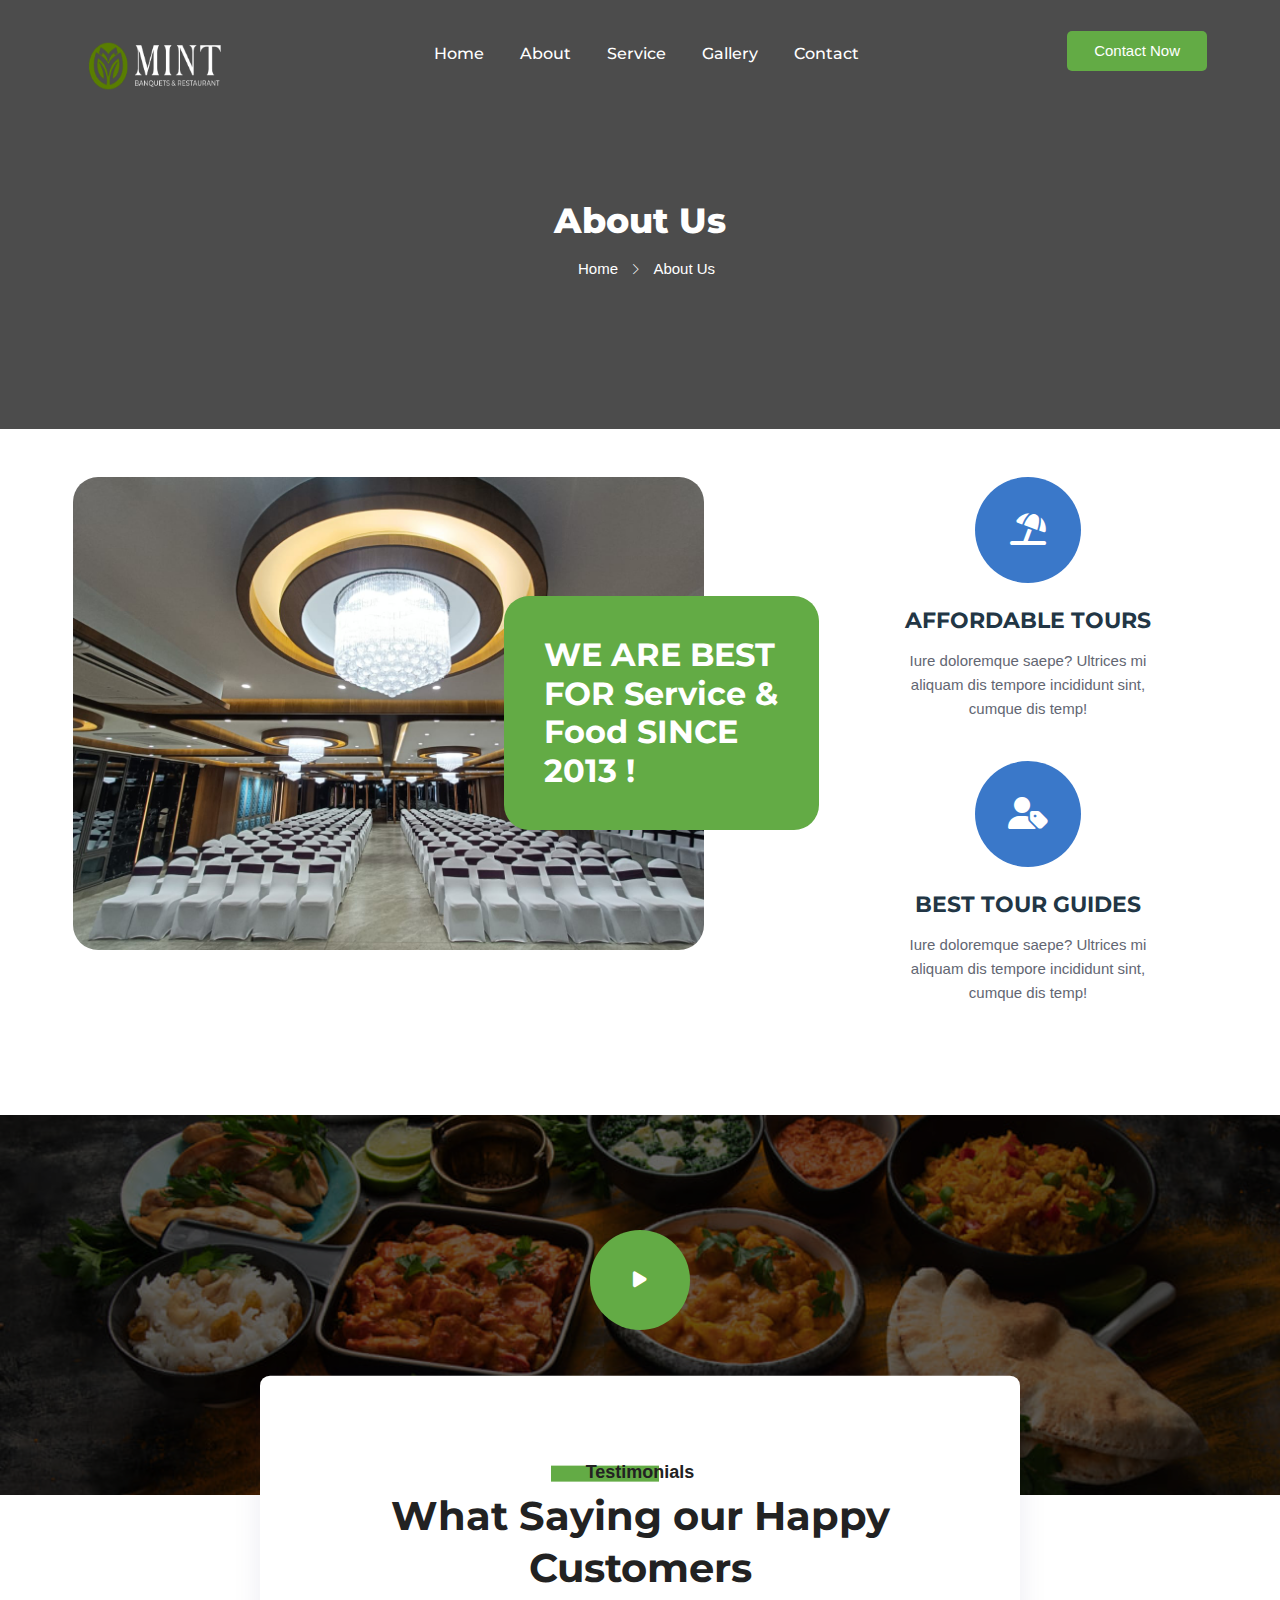
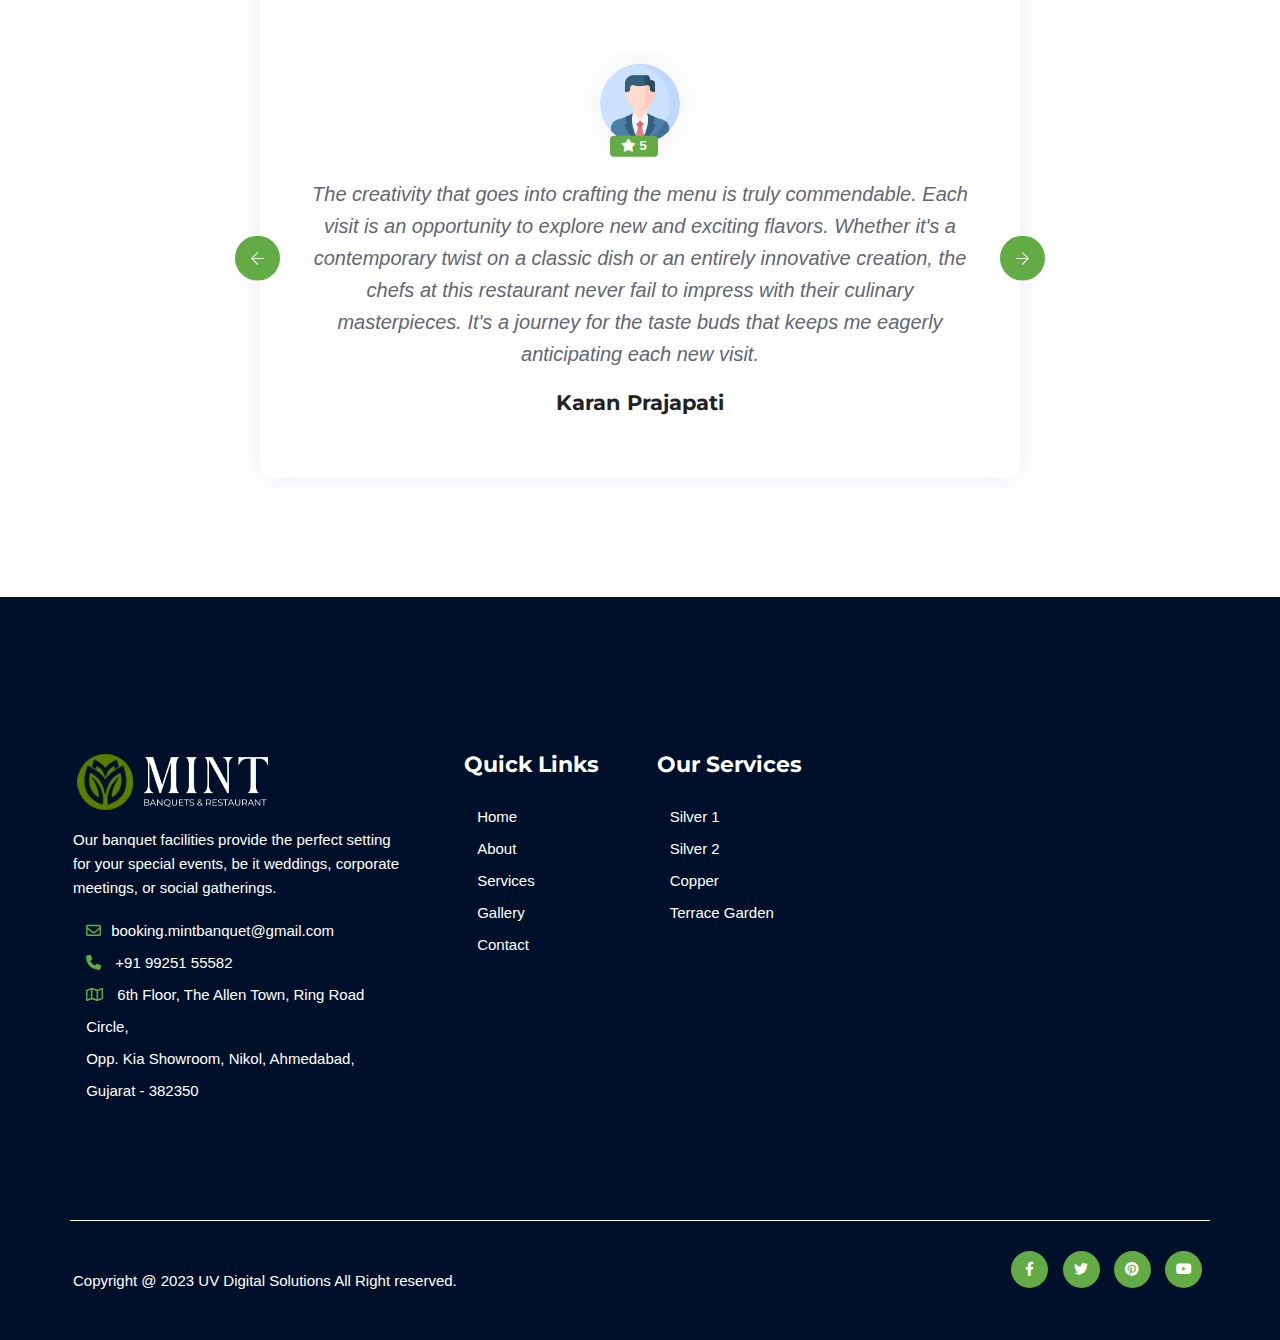
==== commit 0ec7ae44: "normal add" ====
--- a/about.html
+++ b/about.html
@@ -259,8 +259,8 @@
 					 <div class="about-content">
 						<figure class="about-image">
 						   <img src="assets/img/mint-images//8.jpg" alt="">
-						   <div class="about-image-content">
-							  <h3>WE ARE BEST FOR Service & food  SINCE 2013 !</h3>
+						   <div class="about-image-content" style="background-color: #63ab45;">
+							  <h3 style="background-color: #63ab45;">WE ARE BEST FOR Service & Food  SINCE 2013 !</h3>
 						   </div>
 						<!-- </figure>
 						<h2>HOW WE ARE BEST FOR TRAVEL !</h2>
@@ -271,14 +271,24 @@
 
 					 <div class="col-lg-4">
 
-						<p class="text-dark">
-							At Mint, we go beyond serving meals. we create memories. The ambiance of our restaurant is designed to complement the culinary journey, providing the perfect backdrop for moments of joy, celebration, and connection. Our attentive staff is committed to ensuring that every guest feels welcomed, valued, and indulged throughout their dining experience.	
-						</p>
-
-
-						<p class="mt-5 text-dark">
-							At Mint, we go beyond serving meals. we create memories. The ambiance of our restaurant is designed to complement the culinary journey, providing the perfect backdrop for moments of joy, celebration, and connection. Our attentive staff is committed to ensuring that every guest feels welcomed, valued, and indulged throughout their dining experience.	
-						</p>
+						<div class="icon-box">
+							<div class="box-icon">
+							   <i aria-hidden="true" class="fas fa-umbrella-beach"></i>
+							</div>
+							<div class="icon-box-content">
+							   <h3>AFFORDABLE TOURS</h3>
+							   <p>Iure doloremque saepe? Ultrices mi aliquam dis tempore incididunt sint, cumque dis temp!</p>
+							</div>
+						 </div>
+						 <div class="icon-box">
+							<div class="box-icon">
+							   <i aria-hidden="true" class="fas fa-user-tag"></i>
+							</div>
+							<div class="icon-box-content">
+							   <h3>BEST TOUR GUIDES</h3>
+							   <p>Iure doloremque saepe? Ultrices mi aliquam dis tempore incididunt sint, cumque dis temp!</p>
+							</div>
+						 </div>
 
 					 </div></div></div></div>
 
@@ -293,9 +303,9 @@
 
 
 
-		<!-- END video_area -->
+		<!-- END video_area
 		<section class="video_area text-center" style="background-image:url(assets/img/bg/50.jpeg);">
-			<a href="assets/img/gallery/video1.mp4" class="video_btn">
+			<a href="	" class="video_btn">
 				<svg fill-rule="evenodd" clip-rule="evenodd" image-rendering="optimizeQuality" shape-rendering="geometricPrecision" text-rendering="geometricPrecision" viewBox="0 0 512 512" xmlns="http://www.w3.org/2000/svg"><button class="close_btn" onclick="closeVideo()">Close</button>
 					<path d="M93.5-.5h23c10.954 2.804 21.288 7.304 31 13.5a69220.59 69220.59 0 00301 186c23.702 19.434 32.536 44.268 26.5 74.5-4.487 16.158-13.321 29.325-26.500 39.5a24946.163 24946.163 0 01-228 139c-15.826 2.767-24.826-3.733-27-19.5.283-6.694 2.949-12.194 8-16.5l222-136c17.344-16.657 17.011-32.99-1-49a43442.958 43442.958 0 01-300-185c-17.073-9.638-31.573-6.804-43.500 8.5a31.94 31.94 0 00-4 12 35342.483 35342.483 0 000 376c2.218 17.139 11.885 26.472 29 28l6.5-.5 14-6c15.417-2.409 24.084 4.091 26 19.5-.082 7.27-3.082 13.104-9 17.5-8.429 4.413-17.096 7.913-26 10.5h-22c-31.504-7.003-51.004-26.336-58.500-58a10066.674 10066.674 0 01-1.5-198l.5-188c3.728-36.888 23.561-59.554 59.5-68z" opacity=".971"/>
 				</svg>
@@ -303,12 +313,63 @@
 		
 			<h3>Watch Video</h3>
 		
-			<!-- Close button initially hidden -->
+			<!-- Close button initially hidden -
 			
-		</section>
+		</section> -->
 		
 		
 		<!-- END video_area -->
+
+
+
+
+
+		<div class="bg-img-fullcallback" style="background-image: url(assets/img/bg/50.jpeg);">
+			<div class="overlay"></div>
+			<div class="container">
+			   <div class="row">
+				  <div class="col-lg-8 offset-lg-2 text-center">
+					 <div class="callback-content">
+						<div class="video-button" >
+						   <a  id="video-container" data-fancybox="video-gallery" href="assets/img/gallery/video1.mp4"style="background-color: #63ab45;">	
+							  <i class="fas fa-play" ></i>
+						   </a>
+						</div>
+						
+						<!-- <h2 class="section-title">ARE YOU READY TO TRAVEL? REMEMBER US !!</h2> -->
+						<!-- <p>Fusce hic augue velit wisi quibusdam pariatur, iusto primis, nec nemo, rutrum. Vestibulum cumque laudantium. Sit ornare mollitia tenetur, aptent.</p> -->
+							<!-- <div class="callback-btn">
+						   <a href="#" class="round-btn">View Packages</a>
+						   <a href="#" class="outline-btn outline-btn-white">Learn More</a>
+						</div> -->
+						
+					 </div>
+				  </div>
+			   </div>
+			</div>
+		 </div>
+
+
+
+
+
+
+
+
+
+
+
+
+
+
+
+
+
+
+
+
+
+
 		
 		<!-- START TESTIMONIAL -->		
 		<section class="testimonial">
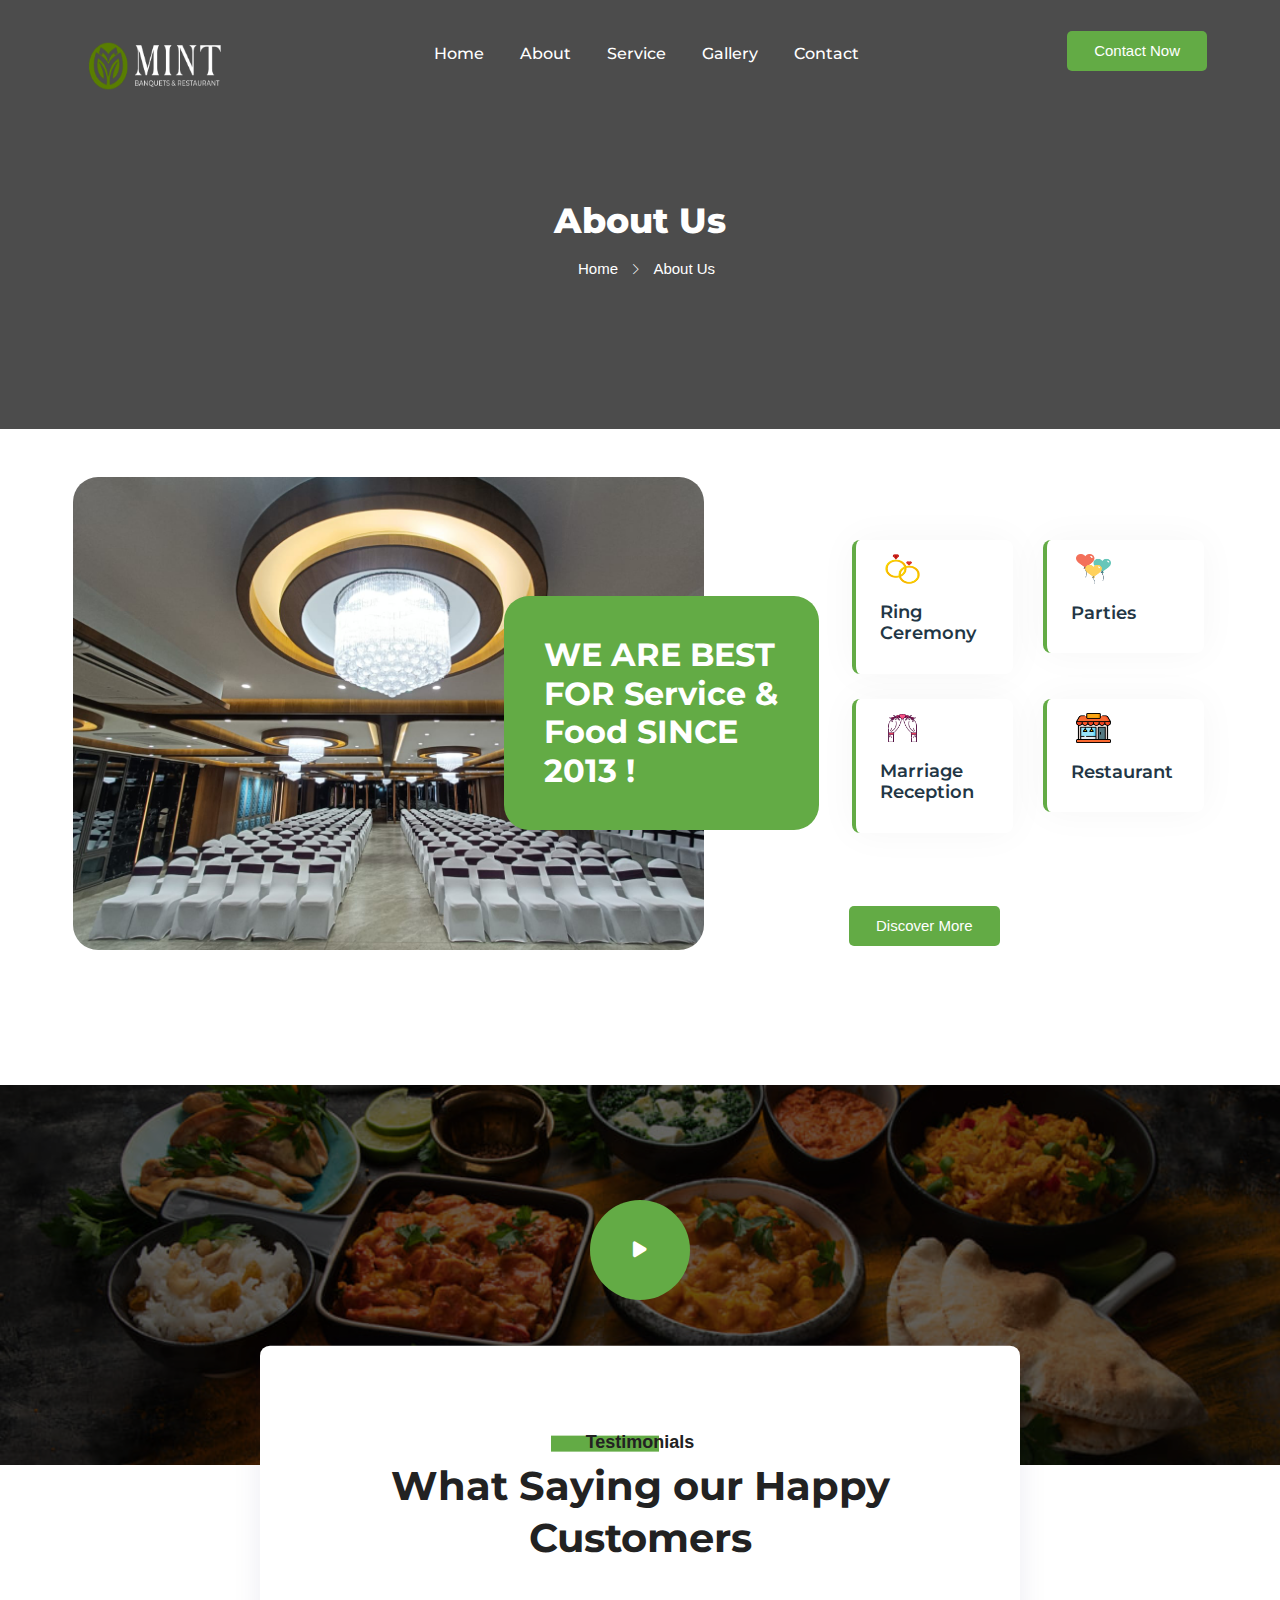
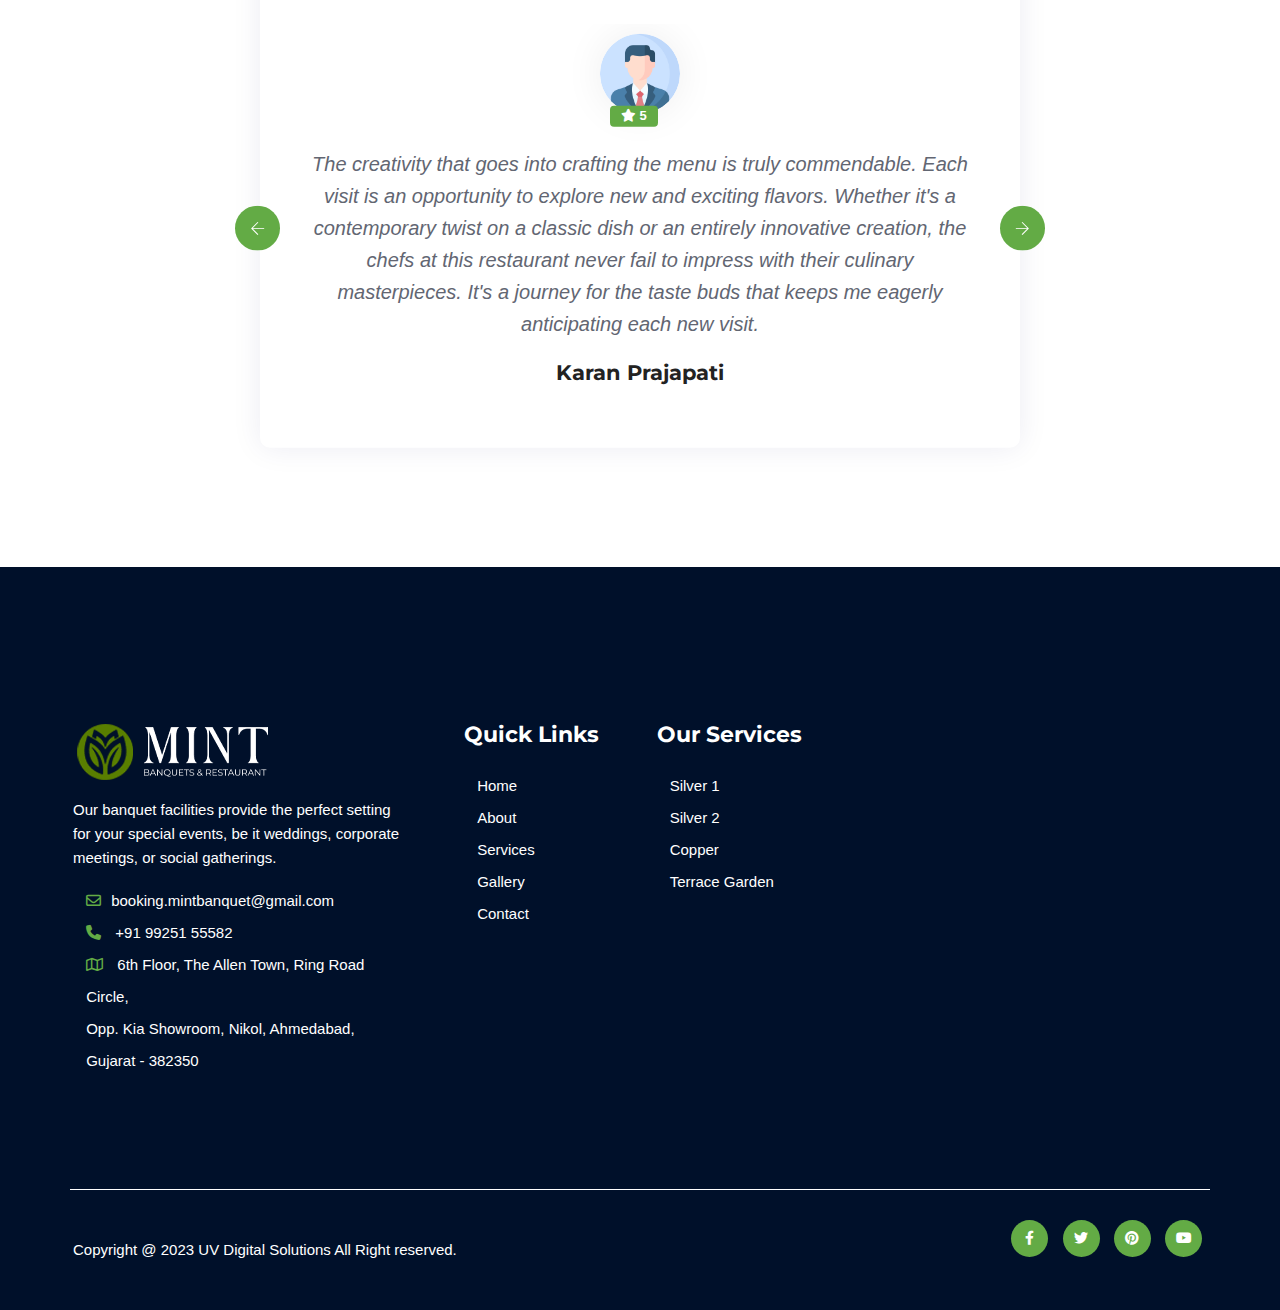
==== commit c46ee8c0: "done" ====
--- a/about.html
+++ b/about.html
@@ -79,7 +79,7 @@
 									<li><a href="tour-details.html">Package Details</a></li>
 									<li><a href="blog-details.html">Blog Details</a></li>									
 								</ul> -->
-							<li><a href="#">Gallery</a>
+							<li><a href="gallery.html">Gallery</a>
 								
 							</li>							  
 							<!-- <li><a href="blog.html">Blog</a></li> -->
@@ -269,37 +269,43 @@
 					 </div></div>
 
 
-					 <div class="col-lg-4">
-
-						<div class="icon-box">
-							<div class="box-icon">
-							   <i aria-hidden="true" class="fas fa-umbrella-beach"></i>
-							</div>
-							<div class="icon-box-content">
-							   <h3>AFFORDABLE TOURS</h3>
-							   <p>Iure doloremque saepe? Ultrices mi aliquam dis tempore incididunt sint, cumque dis temp!</p>
-							</div>
-						 </div>
-						 <div class="icon-box">
-							<div class="box-icon">
-							   <i aria-hidden="true" class="fas fa-user-tag"></i>
-							</div>
-							<div class="icon-box-content">
-							   <h3>BEST TOUR GUIDES</h3>
-							   <p>Iure doloremque saepe? Ultrices mi aliquam dis tempore incididunt sint, cumque dis temp!</p>
-							</div>
-						 </div>
-
+					 <div class="col-lg-4 mt-5">
+						<div class="afeature pt15">
+							<div class="row">
+								<div class="col-md-6">
+									<div class="single_afeature">
+										<img src="assets/img/wedding-rings.png"  style="height: 30px;width: 50px; float: left; margin-left:0px;" alt="">
+									<br><br>	<h4>Ring Ceremony</h4> <br>
+									</div>							
+								</div>				
+											
+								
+								<div class="col-md-6">
+									<div class="single_afeature">
+										<img src="assets/img/balloons.png"  style="height: 30px;width: 50px; float: left; margin-left:0px; " alt="">
+										<br><br><h4>Parties</h4>
+									</div>							
+								</div>							
+								
+								<div class="col-md-6">
+									<div class="single_afeature">
+										<img src="assets/img/wedding-arch.png"  style="height: 30px;width: 50px; float: left; margin-left:0px;" alt=""> 
+									<br><br>	<h4>Marriage Reception</h4>
+									</div>			
+								</div>			
+							
+								<div class="col-md-6">
+									<div class="single_afeature">
+										<img src="assets/img/resturant.png"  style="height: 30px;width: 50px; float: left; margin-left:0px;" alt=""> 
+										<br><br><h4>Restaurant</h4>
+									</div>
+								</div>
+							</div>
+						</div>
+						
+						<a href="#" class="btn_green mt-5">Discover More</a>
+					</div><!-- END COL -->
 					 </div></div></div></div>
-
-
-
-
-
-
-
-
-
 
 
 
@@ -348,25 +354,6 @@
 			   </div>
 			</div>
 		 </div>
-
-
-
-
-
-
-
-
-
-
-
-
-
-
-
-
-
-
-
 
 
 
@@ -519,11 +506,11 @@
 										<div class="footer-widget">	
 											<h3 class="fot-title">Quick Links</h3>
 											<ul>
-												<li><a href="#">Home</a></li>
-												<li><a href="#">About</a></li>
-												<li><a href="#">Services</a></li>
-												<li><a href="#">Gallery</a></li>
-												<li><a href="#">Contact</a></li>
+												<li><a href="index.html">Home</a></li>
+												<li><a href="about.html">About</a></li>
+												<li><a href="service.html">Services</a></li>
+												<li><a href="gallery.html">Gallery</a></li>
+												<li><a href="contact.html">Contact</a></li>
 											</ul>
 										</div>						
 									</div><!--- END COL -->			
@@ -532,10 +519,10 @@
 										<div class="footer-widget">	
 											<h3 class="fot-title">Our Services</h3>
 											<ul>
-												<li><a href="#">Silver 1</a></li>
-												<li><a href="#">Silver 2</a></li>
-												<li><a href="#">Copper</a></li>
-												<li><a href="#">Terrace Garden</a></li>
+												<li><a href="service.html">Silver 1</a></li>
+												<li><a href="service.html">Silver 2</a></li>
+												<li><a href="service.html">Copper</a></li>
+												<li><a href="service.html">Terrace Garden</a></li>
 												<!-- <li><a href="#">Tour Guid</a></li> -->
 											</ul>
 										</div>						
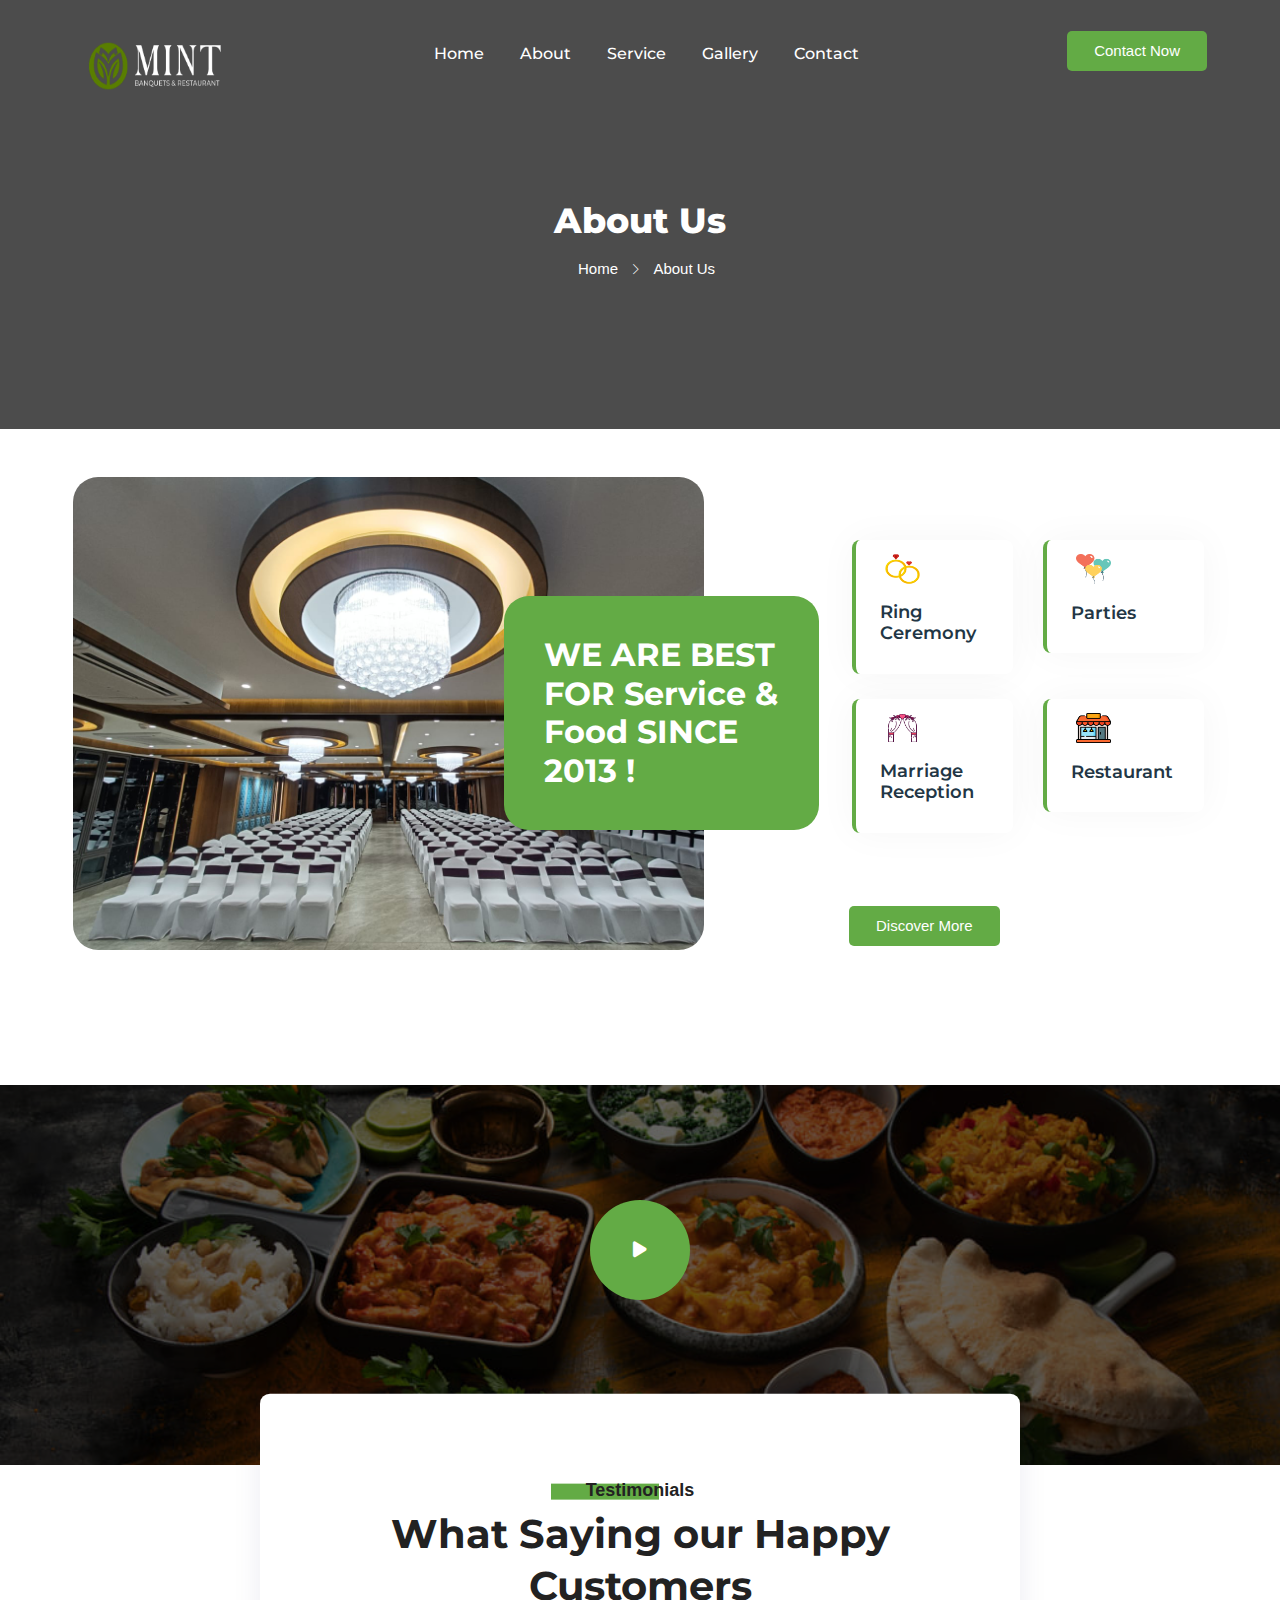
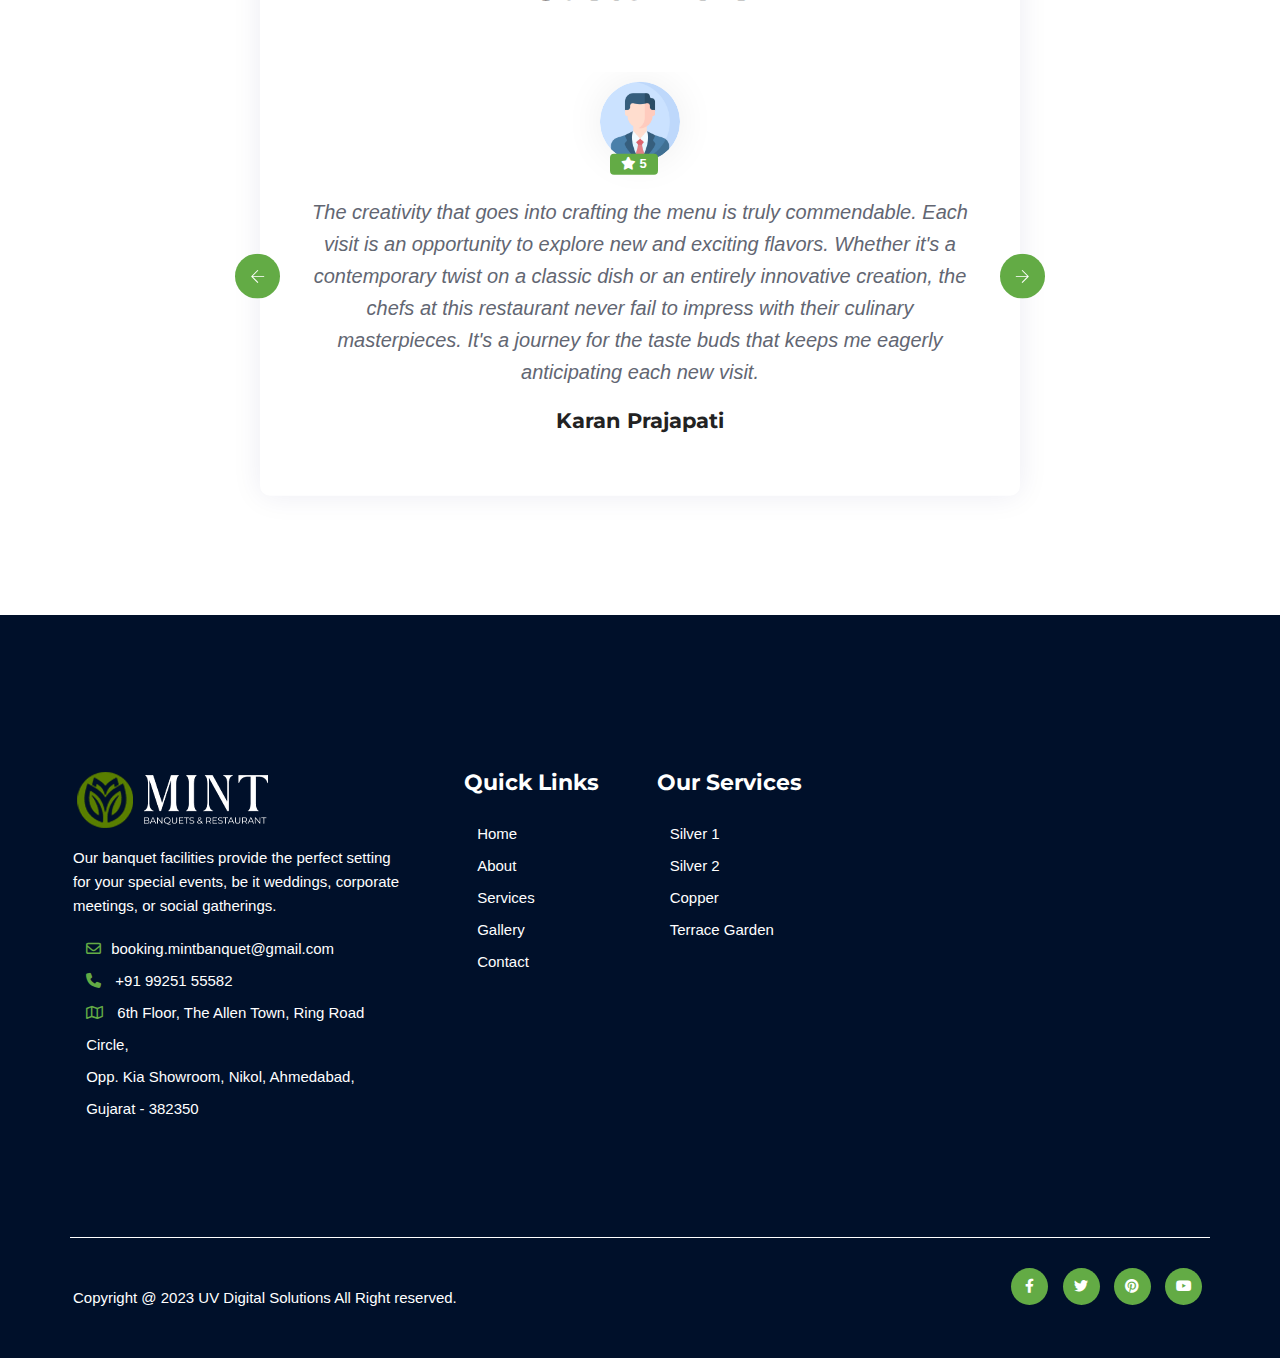
==== commit 0be2f781: "changes done" ====
--- a/about.html
+++ b/about.html
@@ -360,7 +360,7 @@
 		
 		<!-- START TESTIMONIAL -->		
 		<section class="testimonial">
-			<div class="container">
+			<div class="container mt-5">
 				<div class="col-xl-8 d-block mx-auto main_testi">
 					<div class="section-title text-center">
 						<span>Testimonials</span>
--- a/style.css
+++ b/style.css
@@ -6738,5 +6738,3 @@
   right: 0;
   margin: auto;
 }
-
-/*# sourceMappingURL=style.css.map */
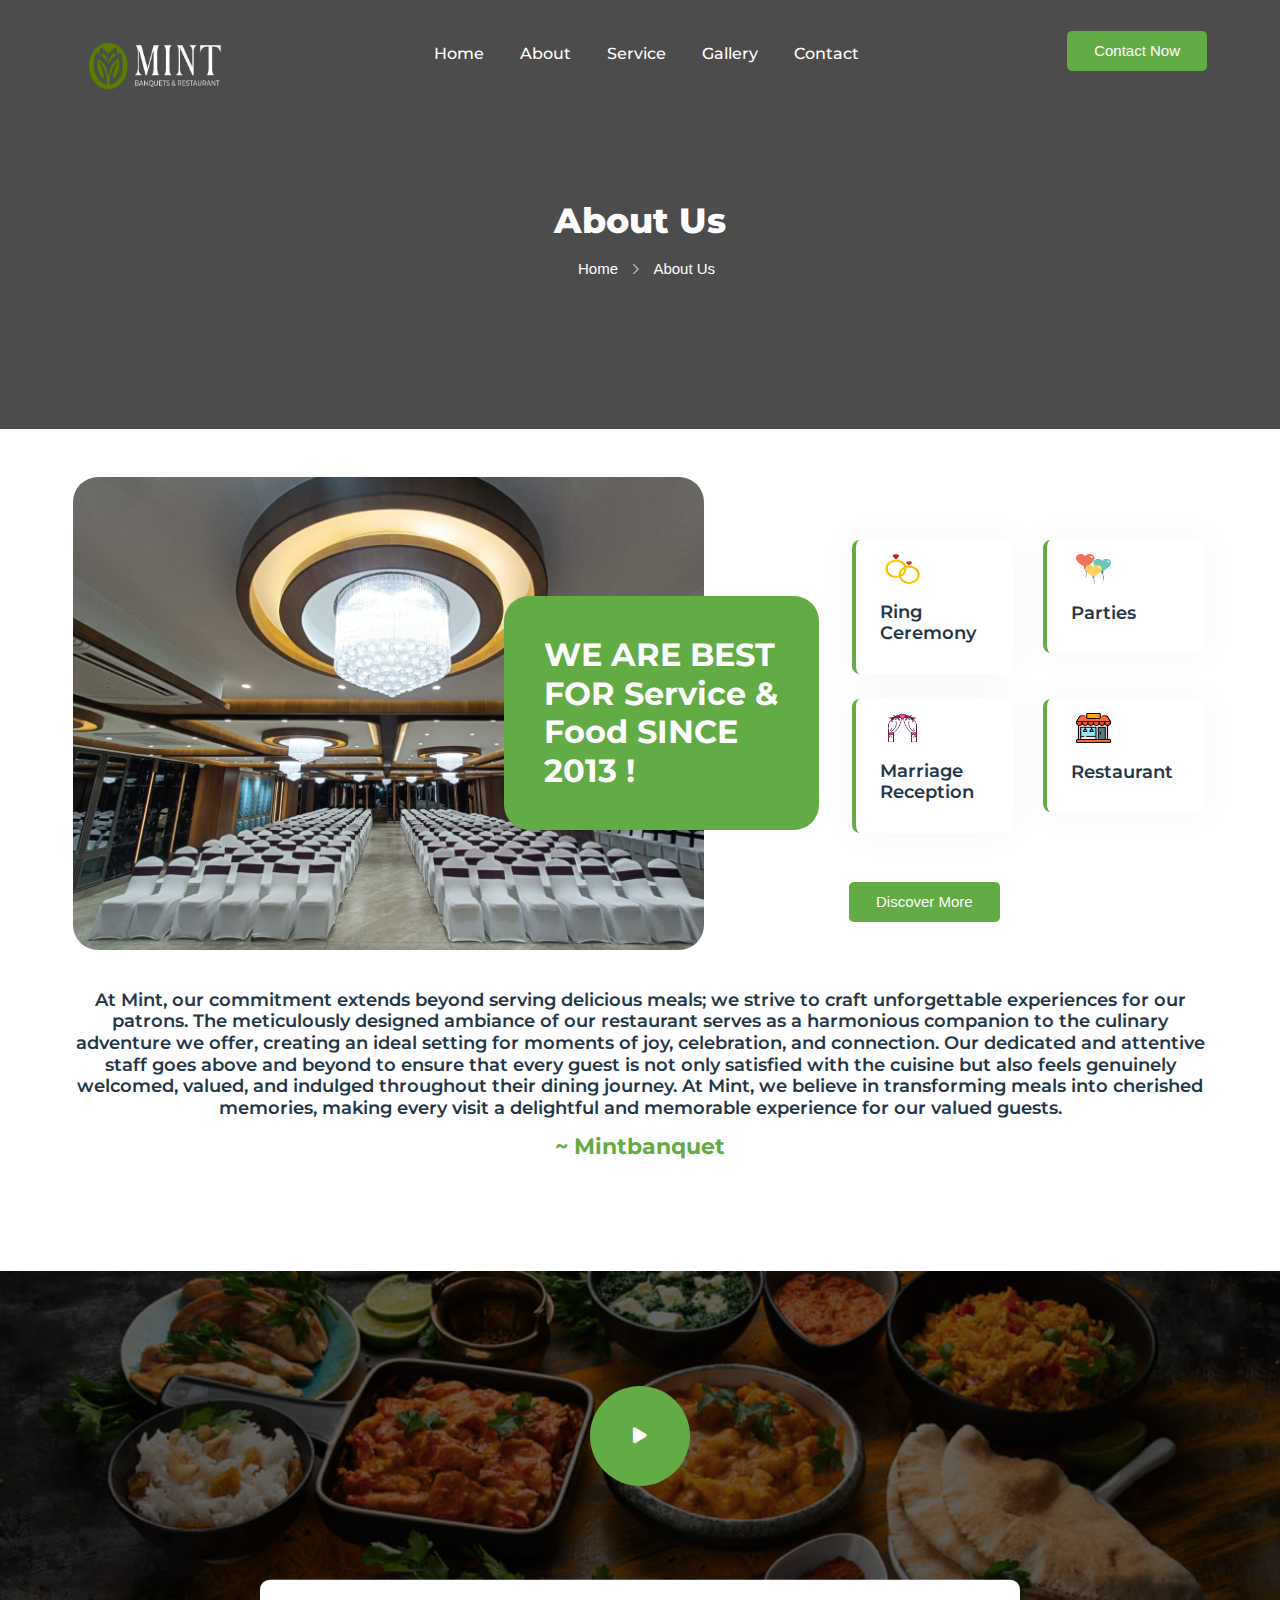
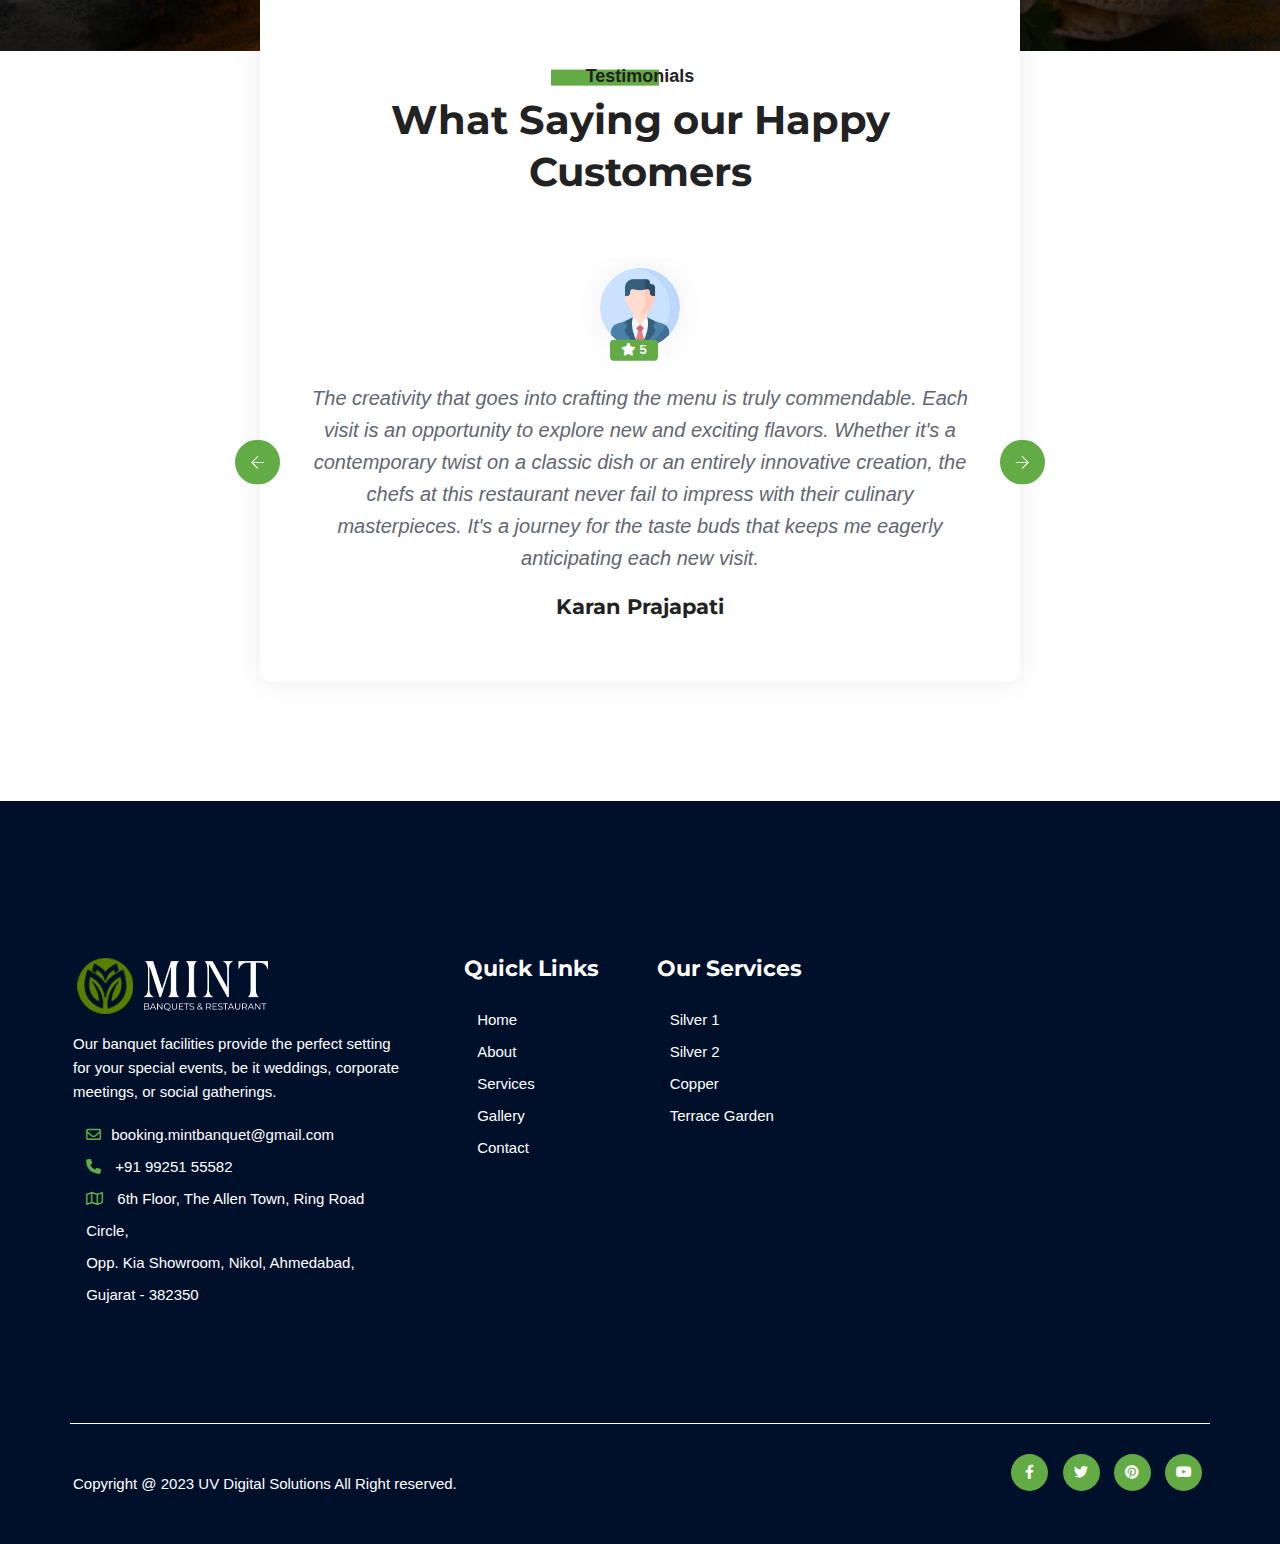
==== commit 2a614090: "extral comment delet" ====
--- a/about.html
+++ b/about.html
@@ -131,127 +131,7 @@
 				</div>
 			</div>
 		</section>
-		<!-- END TITLE TOP -->
-		
-		<!-- START About US -->	
-		<!-- <section class="about section-padding">			 
-			<div class="container">									
-				<div class="row">		
-					<div class="col-xl-6 col-lg-12 col-md-12 col-12 align-self-center">
-						<div class="section-title text-left about_title">
-							<span>About Us</span>
-							<h2>Our Story of 
-								Success</h2>
-						
-						</div>
-						<p>
-							At Mint, we go beyond serving meals. we create memories. The ambiance of our restaurant is designed to complement the culinary journey, providing the perfect backdrop for moments of joy, celebration, and connection. Our attentive staff is committed to ensuring that every guest feels welcomed, valued, and indulged throughout their dining experience.	
-						</p>
-
-
-						<div class="afeature pt15"> 
-							<div class="row">
-								<div class="col-md-6">
-									<!--  
-									<div class="single_afeature">
-										<img src="assets/img/icons/camping.svg" alt="tent campaing" > <h4>Tent Campaign</h4>
-									</div>							
-								</div>							
-								
-								<div class="col-md-6">
-									<div class="single_afeature">
-										<img src="assets/img/icons/biking.svg" alt="Mounting Biking" > <h4>Mounting Biking</h4>
-									</div>							
-								</div>							
-								
-								<div class="col-md-6">
-									<div class="single_afeature">
-										<img src="assets/img/icons/elephant.svg" alt="Wild Campaign"> <h4>Wild Campaign</h4>
-									</div>			
-								</div>			
-							
-								<div class="col-md-6">
-									<div class="single_afeature">
-										<img src="assets/img/icons/couple.svg" alt="Couple Campaign" > <h4>Couple Campaign</h4>
-									</div>
-								</div>
-							</div>
-						</div>
-
-						 
-						<div class="counter">
-							<div class="row">
-								<div class="col-xl-6 col-lg-6 col-md-6 col-12 ">
-									<div class="single_counter">
-										<span class="scicon">
-											<i class="fa fa-user" aria-hidden="true"></i>
-										</span>
-										<div class="sc_content">
-											<h3><span class="counter_num">10,000</span>+</h3>
-											<p>Happy Customers</p>
-										</div>		
-									</div>		
-								</div>
-								
-								<div class="col-xl-6 col-lg-6 col-md-6 col-12">
-									<div class="single_counter">
-										<span class="scicon">
-											<i class="fa fa-bed" aria-hidden="true"></i>
-										</span>
-										<div class="sc_content">
-											<h3><span class="counter_num">20</span>+</h3>
-											<p>Hotel Rooms </p>
-										</div>
-									</div>
-								</div>	
-								
-								<div class="col-xl-6 col-lg-6 col-md-6 col-12">
-									<div class="single_counter">
-										<span class="scicon">
-											<i class="fa fa-thumbs-up" aria-hidden="true"></i>
-										</span>
-										<div class="sc_content">
-											<h3><span class="counter_num">95</span>%</h3>
-											<p>Satisfaction Rate </p>
-										</div>	
-									</div>	
-								</div>	
-								
-								<div class="col-xl-6 col-lg-6 col-md-6 col-12">
-									<div class="single_counter">
-										<span class="scicon">
-											<i class="fa fa-users" aria-hidden="true"></i>
-										</span>
-										<div class="sc_content">
-											<h3><span class="counter_num">40</span>+</h3>
-											<p>Staff Members </p>
-										</div>
-									</div>
-								</div>
-							</div>
-						</div>
-						 -->
-								 <!-- </div>
-							</div>
-						</div>
-						
-						<a href="#" class="btn_yellow">Discover More</a>
-					</div>
-					
-					<!-- END COL -
-					
-					<div class="col-xl-6 col-lg-12 col-md-12 col-12">
-						<div class="about_img">
-							<img src="assets/img/mint-images/8.jpg" alt="Image">
-						
-						</div>
-					</div><!-- END COL -->
-					
-				<!-- </div>END ROW	 -->
-
-			<!-- </div>END CONTAINER			 -->
-		<!-- </section> --> 
-		<!-- END About US -->
+	
 		<div class="inner-about-wrap">
 			<div class="container mt-5">
 			   <div class="row">
@@ -262,10 +142,8 @@
 						   <div class="about-image-content" style="background-color: #63ab45;">
 							  <h3 style="background-color: #63ab45;">WE ARE BEST FOR Service & Food  SINCE 2013 !</h3>
 						   </div>
-						<!-- </figure>
-						<h2>HOW WE ARE BEST FOR TRAVEL !</h2>
-						<p>Dictumst voluptas qui placeat omnis repellendus, est assumenda dolores facilisis, nostra, inceptos. Ullam laudantium deserunt duis platea. Fermentum diam, perspiciatis cupidatat justo quam voluptate, feugiat, quaerat. Delectus aute scelerisque blanditiis venenatis aperiam rem. Tempore porttitor orci eligendi velit vel scelerisque minus scelerisque? Dis! Aenean! Deleniti esse aperiam adipiscing, sapiente? </p>
-						<p>Ratione conubia incididunt nullam! Sodales, impedit, molestias consectetuer itaque magni ut neque, lobortis expedita corporis voluptatem natus praesent mollis quidem auctor curae, mattis laboris diamlorem iure nullam esse? Pariatur primis.</p> -->
+					
+
 					 </div></div>
 
 
@@ -303,28 +181,29 @@
 							</div>
 						</div>
 						
-						<a href="#" class="btn_green mt-5">Discover More</a>
+						<a href="#" class="btn_green mt-4">Discover More</a>
 					</div><!-- END COL -->
-					 </div></div></div></div>
-
-
-
-		<!-- END video_area
-		<section class="video_area text-center" style="background-image:url(assets/img/bg/50.jpeg);">
-			<a href="	" class="video_btn">
-				<svg fill-rule="evenodd" clip-rule="evenodd" image-rendering="optimizeQuality" shape-rendering="geometricPrecision" text-rendering="geometricPrecision" viewBox="0 0 512 512" xmlns="http://www.w3.org/2000/svg"><button class="close_btn" onclick="closeVideo()">Close</button>
-					<path d="M93.5-.5h23c10.954 2.804 21.288 7.304 31 13.5a69220.59 69220.59 0 00301 186c23.702 19.434 32.536 44.268 26.5 74.5-4.487 16.158-13.321 29.325-26.500 39.5a24946.163 24946.163 0 01-228 139c-15.826 2.767-24.826-3.733-27-19.5.283-6.694 2.949-12.194 8-16.5l222-136c17.344-16.657 17.011-32.99-1-49a43442.958 43442.958 0 01-300-185c-17.073-9.638-31.573-6.804-43.500 8.5a31.94 31.94 0 00-4 12 35342.483 35342.483 0 000 376c2.218 17.139 11.885 26.472 29 28l6.5-.5 14-6c15.417-2.409 24.084 4.091 26 19.5-.082 7.27-3.082 13.104-9 17.5-8.429 4.413-17.096 7.913-26 10.5h-22c-31.504-7.003-51.004-26.336-58.500-58a10066.674 10066.674 0 01-1.5-198l.5-188c3.728-36.888 23.561-59.554 59.5-68z" opacity=".971"/>
-				</svg>
-			</a>
-		
-			<h3>Watch Video</h3>
-		
-			<!-- Close button initially hidden -
-			
-		</section> -->
-		
-		
-		<!-- END video_area -->
+							</div>	
+						 </div>
+				
+
+				<div class="container text-dark	align-self-center">
+					
+					<div class="col-md-12 col-12 mt-4 mt-md-0">
+					<center>	<h4>
+						At Mint, our commitment extends beyond serving delicious meals; we strive to craft unforgettable experiences for our patrons. The meticulously designed ambiance of our restaurant serves as a harmonious companion to the culinary adventure we offer, creating an ideal setting for moments of joy, celebration, and connection. Our dedicated and attentive staff goes above and beyond to ensure that every guest is not only satisfied with the cuisine but also feels genuinely welcomed, valued, and indulged throughout their dining journey. At Mint, we believe in transforming meals into cherished memories, making every visit a delightful and memorable experience for our valued guests.
+						</h4>
+
+						<h3 style="color: #63ab45;">~ Mintbanquet</h3></center>	
+						
+					</div>
+						
+					</div>
+			</div>
+				
+
+				
+	
 
 
 
@@ -342,12 +221,7 @@
 						   </a>
 						</div>
 						
-						<!-- <h2 class="section-title">ARE YOU READY TO TRAVEL? REMEMBER US !!</h2> -->
-						<!-- <p>Fusce hic augue velit wisi quibusdam pariatur, iusto primis, nec nemo, rutrum. Vestibulum cumque laudantium. Sit ornare mollitia tenetur, aptent.</p> -->
-							<!-- <div class="callback-btn">
-						   <a href="#" class="round-btn">View Packages</a>
-						   <a href="#" class="outline-btn outline-btn-white">Learn More</a>
-						</div> -->
+					
 						
 					 </div>
 				  </div>
@@ -378,6 +252,8 @@
 							</div>						
 							<div class="testimonial-content">										
 								<p>The creativity that goes into crafting the menu is truly commendable. Each visit is an opportunity to explore new and exciting flavors. Whether it's a contemporary twist on a classic dish or an entirely innovative creation, the chefs at this restaurant never fail to impress with their culinary masterpieces. It's a journey for the taste buds that keeps me eagerly anticipating each new visit.</p>
+
+								
 							</div>
 							
 							<div class="testimonial-bottom">		
@@ -433,7 +309,7 @@
 								</div>
 							</div>						
 							<div class="testimonial-content">										
-								<p>As a regular customer, I can confidently say that this restaurant holds a special place in my heart. It has become more than just a place to dine; it's a destination for culinary exploration, genuine hospitality, and cherished moments. For anyone seeking a dining experience that goes above and beyond, this restaurant is an absolute gem.</p>
+								<p>As a  customer, I can confidently say that this restaurant holds a special place in my heart. It has become more than just a place to dine; it's a destination for culinary exploration, genuine hospitality, and cherished moments. For anyone seeking a dining experience that goes above and beyond, this restaurant is an absolute gem.</p>
 							</div>
 							
 
@@ -449,32 +325,7 @@
 		</section>		
 		
 
-		<!-- START COMPANY PARTNER LOGO  -->
-		<!-- <div class="partner-logo section-padding"> 
-			<div class="container">
-				<div class="row">
-					<div class="col-12">
-						<div class="part_title">
-							<span>4k + Brands Trust Us</span>
-						</div>
-						<div class="partner owl-carousel">
-							<a href="#"><img src="assets/img/partner/1.png" alt="image"></a>
-							<a href="#"><img src="assets/img/partner/2.png" alt="image"></a>
-							<a href="#"><img src="assets/img/partner/3.png" alt="image"></a>
-							<a href="#"><img src="assets/img/partner/4.png" alt="image"></a>
-							<a href="#"><img src="assets/img/partner/5.png" alt="image"></a>
-							<a href="#"><img src="assets/img/partner/1.png" alt="image"></a>
-							<a href="#"><img src="assets/img/partner/2.png" alt="image"></a>
-							<a href="#"><img src="assets/img/partner/3.png" alt="image"></a>
-							<a href="#"><img src="assets/img/partner/4.png" alt="image"></a>
-							<a href="#"><img src="assets/img/partner/5.png" alt="image"></a>
-							<a href="#"><img src="assets/img/partner/1.png" alt="image"></a>
-						</div>
-					 </div>END COL  -->
-				<!-- </div>END  ROW  -->
-			<!-- </div>END CONTAINER  -->
-		<!-- </div> -->
-		<!-- END COMPANY PARTNER LOGO -->
+	
 		
 
 			<!-- START FOOTER -->
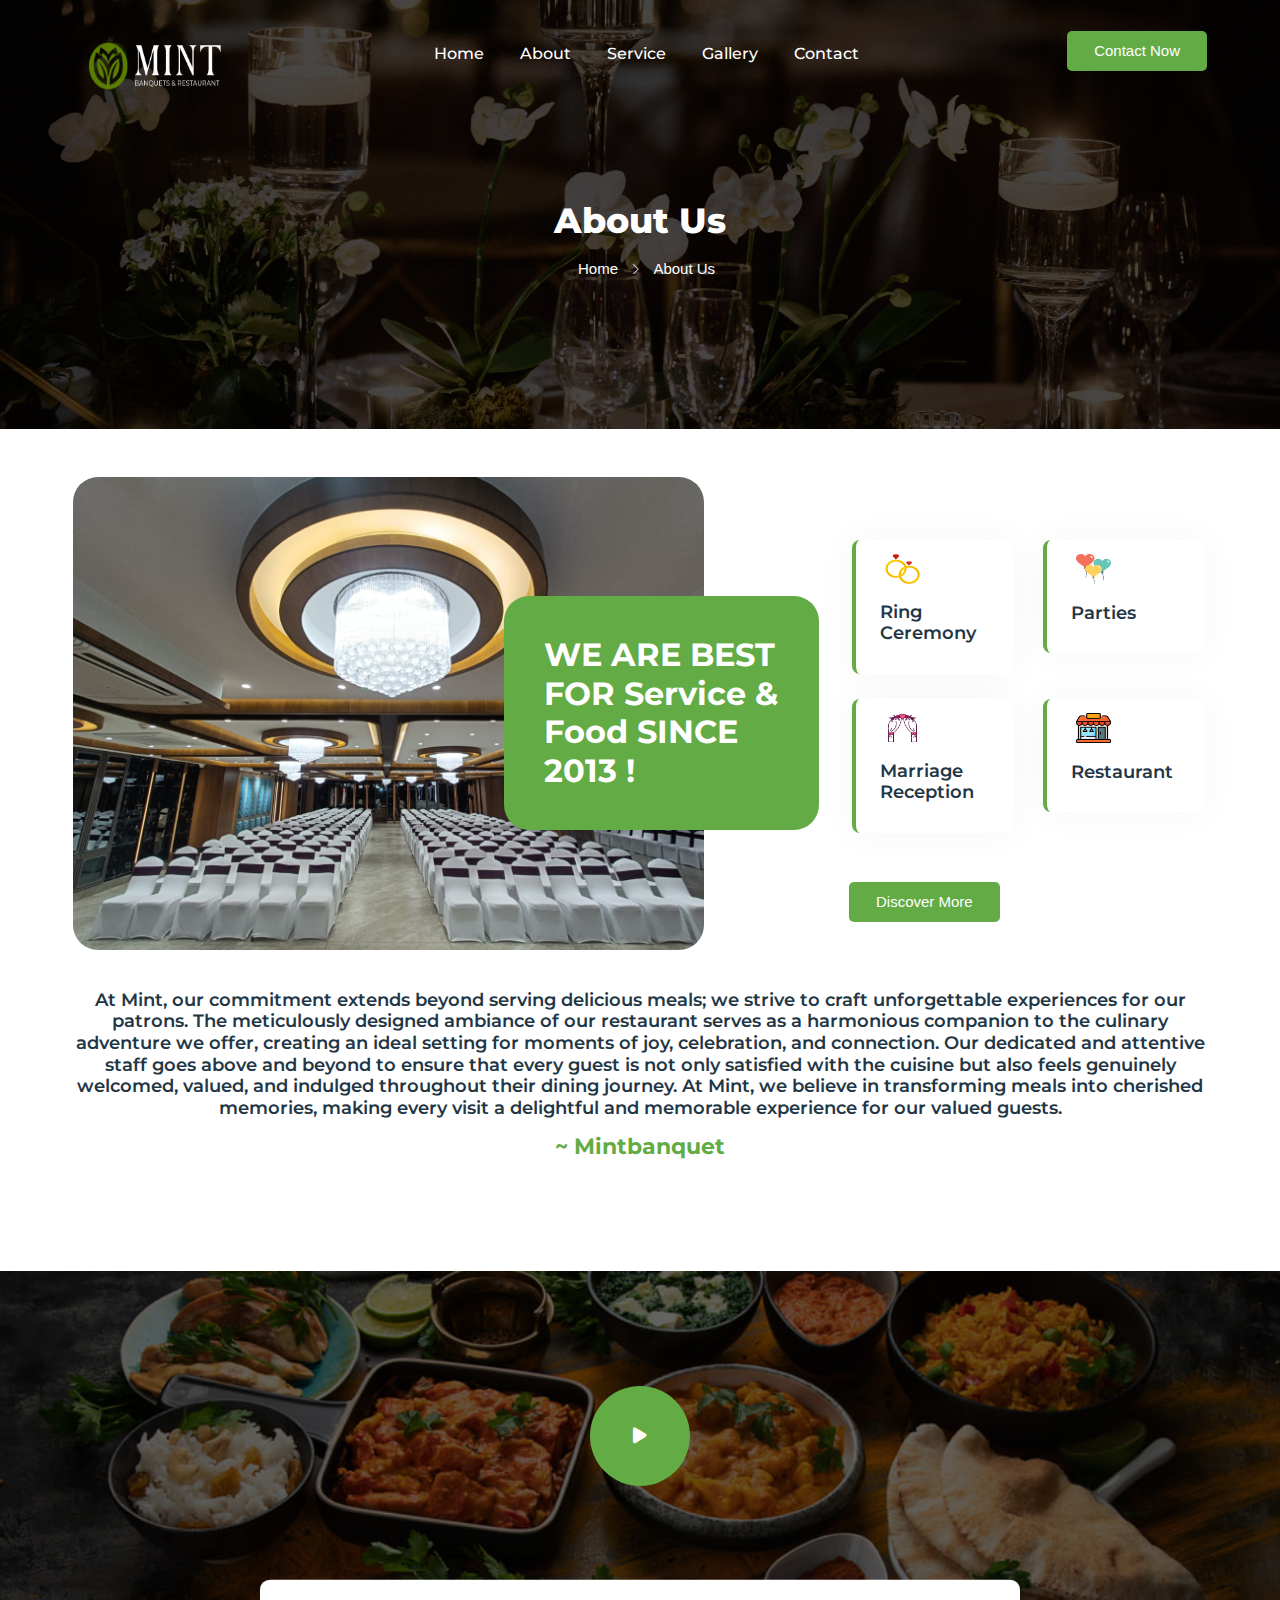
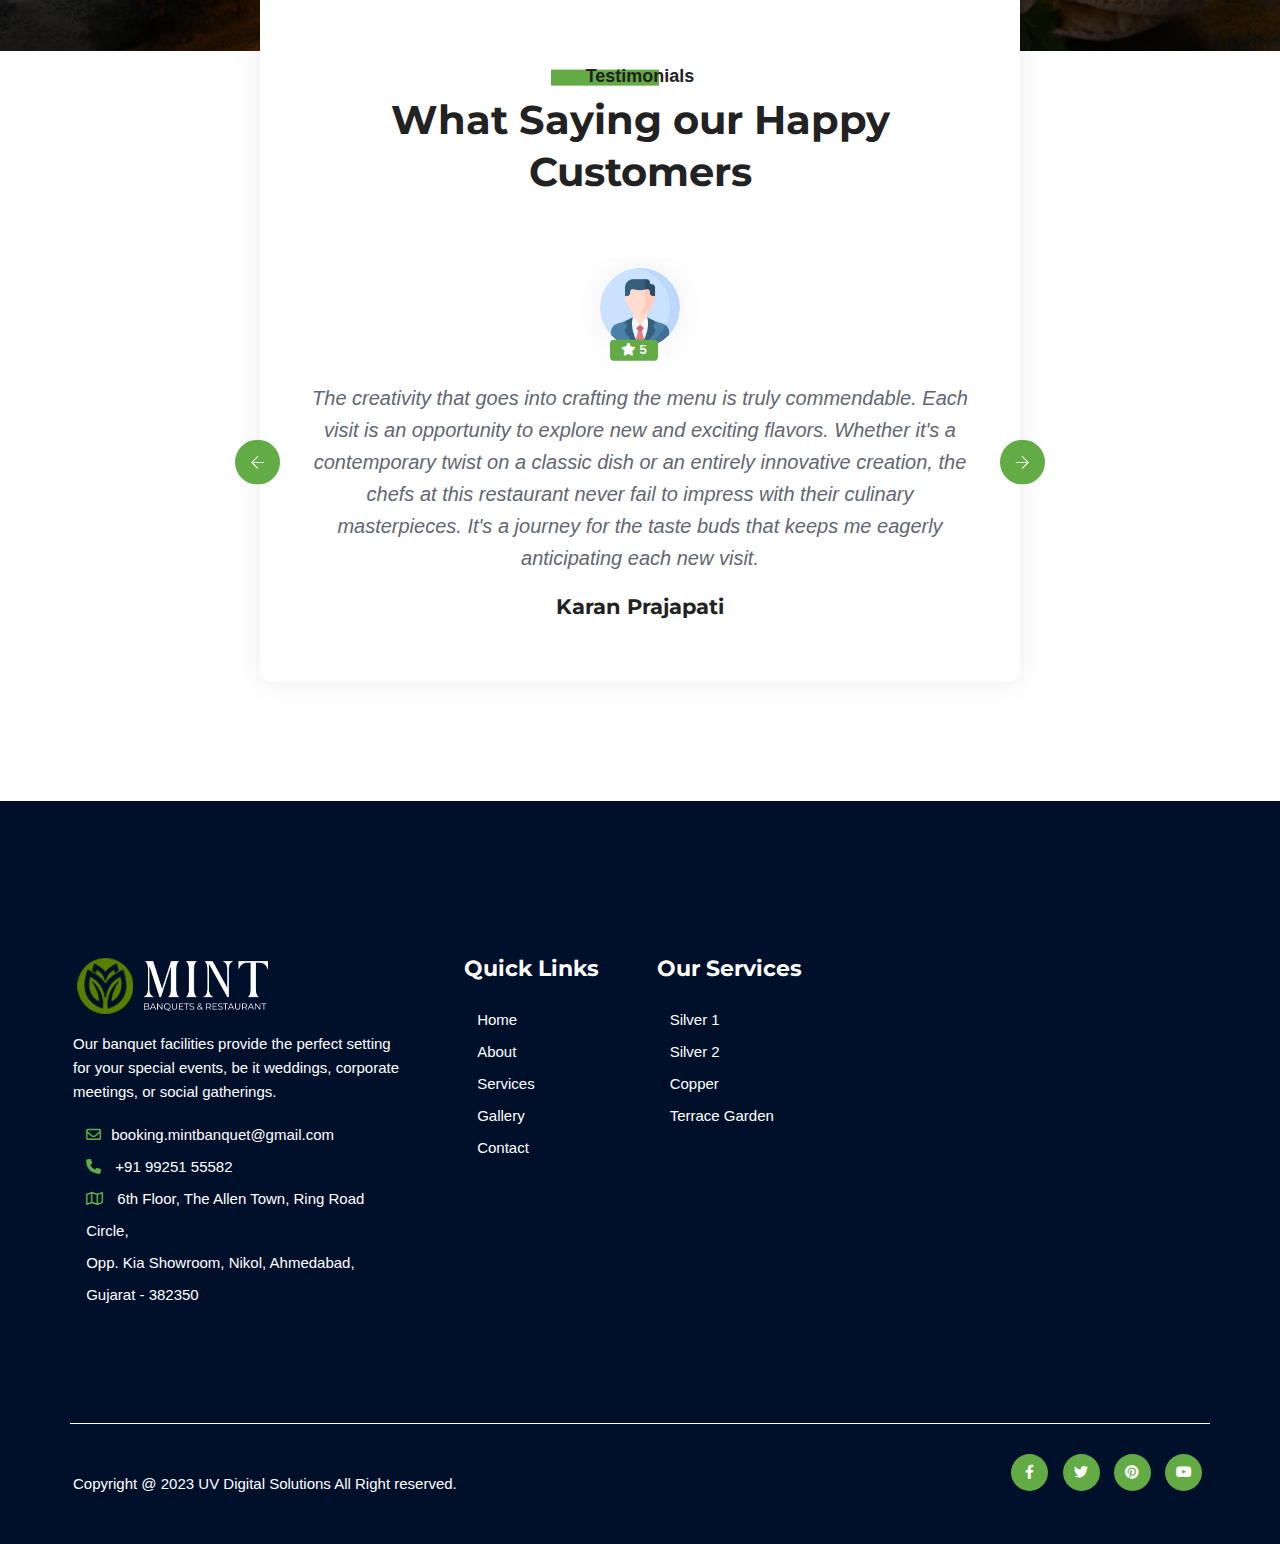
==== commit f8e65fe6: "done" ====
--- a/about.html
+++ b/about.html
@@ -41,7 +41,9 @@
 		<!-- Favicon icon -->
 		<link rel="icon" href="/assets/img/logo/favicon.png">	
 
-		<link rel="stylesheet" href="style.css"> 
+		<!-- 2nd Style CSS -->
+
+		<link rel="stylesheet" href="assets/css/styl.css"> 
 
 		
 
@@ -116,7 +118,7 @@
 	<!-- END NAVBAR -->
 
 		<!-- START TITLE TOP -->
-		<section class="page_banner" style="background-image: url(assets/img/about/decorated-table-with-orchids-candles-glasses-light.jpg);  background-size:cover; background-position: center center;">
+		<section class="page_banner" style="background-image: url(assets/img/mint-images/about.jpg);  background-size:cover; background-position: center center;">
 			<div class="banner_overlay">
 				<div class="container">
 					<div class="row">
--- a/assets/css/styl.css
+++ b/assets/css/styl.css
@@ -0,0 +1,6740 @@
+@charset "UTF-8";
+
+html {
+  line-height: 1.15;
+  -webkit-text-size-adjust: 100%;
+}
+
+body {
+  margin: 0;
+}
+
+main {
+  display: block;
+}
+
+figure {
+  margin: 0;
+}
+
+h1 {
+  font-size: 2em;
+  margin: 0.67em 0;
+}
+
+hr {
+  box-sizing: content-box;
+  height: 0;
+  overflow: visible;
+}
+
+pre {
+  font-family: monospace, monospace;
+  font-size: 1em;
+}
+
+a {
+  background-color: transparent;
+}
+
+abbr[title] {
+  border-bottom: none;
+  text-decoration: underline;
+  text-decoration: underline dotted;
+}
+
+code,
+kbd,
+samp {
+  font-family: monospace, monospace;
+  font-size: 1em;
+}
+
+small {
+  font-size: 80%;
+}
+
+sub,
+sup {
+  font-size: 75%;
+  line-height: 0;
+  position: relative;
+  vertical-align: baseline;
+}
+
+sub {
+  bottom: -0.25em;
+}
+
+sup {
+  top: -0.5em;
+}
+
+img {
+  border-style: none;
+}
+
+button,
+input,
+optgroup,
+select,
+textarea {
+  font-family: inherit;
+  font-size: 100%;
+  line-height: 1.15;
+  margin: 0;
+}
+
+button,
+input {
+  overflow: visible;
+}
+
+button,
+select {
+  text-transform: none;
+}
+
+button,
+[type=button],
+[type=reset],
+[type=submit] {
+  -webkit-appearance: button;
+}
+
+button::-moz-focus-inner,
+[type=button]::-moz-focus-inner,
+[type=reset]::-moz-focus-inner,
+[type=submit]::-moz-focus-inner {
+  border-style: none;
+  padding: 0;
+}
+
+button:-moz-focusring,
+[type=button]:-moz-focusring,
+[type=reset]:-moz-focusring,
+[type=submit]:-moz-focusring {
+  outline: 1px dotted ButtonText;
+}
+
+fieldset {
+  padding: 0.35em 0.75em 0.625em;
+}
+
+legend {
+  box-sizing: border-box;
+  color: inherit;
+  display: table;
+  max-width: 100%;
+  padding: 0;
+  white-space: normal;
+}
+
+progress {
+  vertical-align: baseline;
+}
+
+textarea {
+  overflow: auto;
+}
+
+[type=checkbox],
+[type=radio] {
+  box-sizing: border-box;
+  padding: 0;
+}
+
+[type=number]::-webkit-inner-spin-button,
+[type=number]::-webkit-outer-spin-button {
+  height: auto;
+}
+
+[type=search] {
+  -webkit-appearance: textfield;
+  outline-offset: -2px;
+}
+
+[type=search]::-webkit-search-decoration {
+  -webkit-appearance: none;
+}
+
+::-webkit-file-upload-button {
+  -webkit-appearance: button;
+  font: inherit;
+}
+
+details {
+  display: block;
+}
+
+summary {
+  display: list-item;
+}
+
+template {
+  display: none;
+}
+
+[hidden] {
+  display: none;
+}
+
+/*--------------------------------------------------------------
+>>> Typography
+----------------------------------------------------------------*/
+body {
+  font-size: 15px;
+  color: #626672;
+  background-color: #ffffff;
+  font-family: "Poppins", sans-serif;
+  font-weight: normal;
+  font-style: normal;
+  line-height: 1.6;
+  -webkit-font-smoothing: antialiased;
+  word-wrap: break-word;
+}
+@media screen and (max-width: 575px) {
+  body {
+    font-size: 14px;
+  }
+}
+
+p {
+  line-height: 1.6;
+  margin: 0 0 15px;
+  word-wrap: break-word;
+}
+
+dfn, cite, em, i {
+  font-style: italic;
+}
+
+blockquote, pre {
+  background-color: #fafafa;
+  border-width: 0 0 0 3px;
+  border-color: #d9d9d9;
+  border-style: solid;
+  -webkit-box-shadow: none;
+  -moz-box-shadow: none;
+  -ms-box-shadow: none;
+  -o-box-shadow: none;
+  box-shadow: none;
+  color: #1a1a1a;
+  font-family: "Poppins", sans-serif;
+  font-style: italic;
+  margin: 0 0 15px 0;
+  padding: 25px 22px;
+  font-size: 18px;
+}
+blockquote p, pre p {
+  margin-bottom: 0;
+}
+
+blockquote {
+  background-color: #F8F8F8;
+  -webkit-border-radius: 25px;
+  -moz-border-radius: 25px;
+  -ms-border-radius: 25px;
+  border-radius: 25px;
+  border-left: none;
+  color: #223645;
+  margin: 40px 0;
+  text-align: center;
+  position: relative;
+  padding: 30px;
+  z-index: 1;
+}
+blockquote:before {
+  color: #e6e6e6;
+  content: "\f10d";
+  font-family: "Font Awesome 5 Free";
+  font-weight: 900;
+  font-size: 30px;
+  line-height: 1;
+  font-style: normal;
+  position: absolute;
+  left: 30px;
+  top: 30px;
+  z-index: -1;
+}
+blockquote p {
+  font-size: 22px;
+  line-height: 1.4;
+}
+
+abbr, acronym {
+  border-bottom: 1px dotted #4d4d4d;
+  cursor: help;
+}
+
+mark, ins {
+  text-decoration: none;
+  padding-left: 5px;
+  padding-right: 5px;
+}
+
+big {
+  font-size: 125%;
+}
+
+b, strong {
+  font-weight: 700;
+}
+
+iframe {
+  display: block;
+  width: 100%;
+}
+
+img {
+  height: auto;
+  max-width: 100%;
+  vertical-align: top;
+}
+
+/*--------------------------------------------------------------
+# Heading
+--------------------------------------------------------------*/
+h1, h2, h3, h4, h5, h6 {
+  color: #223645;
+  font-family: "Montserrat", sans-serif;
+}
+
+h1, h2, h3, h4, h5, h6 {
+  margin: 0 0 15px;
+  line-height: 1.2;
+}
+h1 a, h2 a, h3 a, h4 a, h5 a, h6 a {
+  color: inherit;
+}
+
+h1 {
+  font-size: 60px;
+  font-weight: 800;
+}
+
+h2 {
+  font-size: 40px;
+  font-weight: 800;
+}
+
+h3 {
+  font-size: 22px;
+  font-weight: 700;
+}
+
+h4 {
+  font-size: 18px;
+  font-weight: 600;
+}
+
+h5 {
+  font-size: 16px;
+}
+
+h6 {
+  font-size: 12px;
+}
+
+@media screen and (max-width: 767px) {
+  h1 {
+    font-size: 36px;
+  }
+
+  h2 {
+    font-size: 28px;
+  }
+
+  h3 {
+    font-size: 20px;
+  }
+
+  h4 {
+    font-size: 16px;
+  }
+
+  h5 {
+    font-size: 14px;
+  }
+
+  h6 {
+    font-size: 12px;
+  }
+}
+/*--------------------------------------------------------------
+# Lists
+--------------------------------------------------------------*/
+ul,
+ol {
+  margin: 0 0 1.5em 0.875em;
+}
+
+ul {
+  list-style: disc;
+}
+
+ol {
+  list-style: decimal;
+}
+
+li > ul,
+li > ol {
+  margin-bottom: 0;
+  margin-left: 1.5em;
+}
+
+dt {
+  font-weight: bold;
+}
+
+dd {
+  margin: 0 1.5em 1.5em;
+}
+
+/*--------------------------------------------------------------
+# Links
+--------------------------------------------------------------*/
+a {
+  color: #0085BA;
+  text-decoration: none;
+  -webkit-transition: color 0.3s;
+  -moz-transition: color 0.3s;
+  -ms-transition: color 0.3s;
+  -o-transition: color 0.3s;
+  transition: color 0.3s;
+}
+a:hover, a:focus, a:active {
+  color: #174B90;
+  text-decoration: none;
+  outline: 0;
+}
+a:visited {
+  text-decoration: none;
+  outline: 0;
+}
+
+/*--------------------------------------------------------------
+# Others
+--------------------------------------------------------------*/
+.container {
+  max-width: 1170px;
+  padding-left: 15px;
+  padding-right: 15px;
+}
+
+/*--------------------------------------------------------------
+>>> table
+----------------------------------------------------------------*/
+table {
+  color: #737373;
+  margin: 0 0 1.5em;
+  border-collapse: separate;
+  border-spacing: 0;
+  border-width: 1px 0 0 1px;
+  width: 100%;
+  font-size: 15px;
+}
+table thead tr {
+  background-color: #262626;
+}
+table thead tr th {
+  color: #383838;
+}
+table.table {
+  color: #737373;
+}
+
+th {
+  border-width: 0 1px 1px 0;
+  font-weight: 700;
+}
+
+td {
+  border-width: 0 1px 1px 0;
+  border-bottom: 1px solid #e6e6e6;
+}
+
+th, td {
+  padding: 8px;
+}
+
+/*--------------------------------------------------------------
+>>> form
+----------------------------------------------------------------*/
+form {
+  position: relative;
+}
+
+input[type=text],
+input[type=email],
+input[type=url],
+input[type=password],
+input[type=search],
+input[type=number],
+input[type=tel],
+input[type=range],
+input[type=date],
+input[type=month],
+input[type=week],
+input[type=time],
+input[type=datetime],
+input[type=datetime-local],
+input[type=color] {
+  height: 55px;
+}
+@media screen and (max-width: 575px) {
+  input[type=text],
+input[type=email],
+input[type=url],
+input[type=password],
+input[type=search],
+input[type=number],
+input[type=tel],
+input[type=range],
+input[type=date],
+input[type=month],
+input[type=week],
+input[type=time],
+input[type=datetime],
+input[type=datetime-local],
+input[type=color] {
+    height: 42px;
+  }
+}
+
+input[type=text],
+input[type=email],
+input[type=url],
+input[type=password],
+input[type=search],
+input[type=number],
+input[type=tel],
+input[type=range],
+input[type=date],
+input[type=month],
+input[type=week],
+input[type=time],
+input[type=datetime],
+input[type=datetime-local],
+input[type=color],
+textarea,
+select {
+  background-color: #F8F8F8;
+  border: 1px solid #d9d9d9;
+  -webkit-border-radius: 25px;
+  -moz-border-radius: 25px;
+  -ms-border-radius: 25px;
+  border-radius: 25px;
+  font-size: 14px;
+  padding: 0 15px;
+}
+input[type=text]:focus,
+input[type=email]:focus,
+input[type=url]:focus,
+input[type=password]:focus,
+input[type=search]:focus,
+input[type=number]:focus,
+input[type=tel]:focus,
+input[type=range]:focus,
+input[type=date]:focus,
+input[type=month]:focus,
+input[type=week]:focus,
+input[type=time]:focus,
+input[type=datetime]:focus,
+input[type=datetime-local]:focus,
+input[type=color]:focus,
+textarea:focus,
+select:focus {
+  border-color: #3A78C9;
+  outline: 0;
+}
+input[type=text]:-webkit-autofill, input[type=text]:-webkit-autofill:hover, input[type=text]:-webkit-autofill:focus, input[type=text]:-webkit-autofill:active,
+input[type=email]:-webkit-autofill,
+input[type=email]:-webkit-autofill:hover,
+input[type=email]:-webkit-autofill:focus,
+input[type=email]:-webkit-autofill:active,
+input[type=url]:-webkit-autofill,
+input[type=url]:-webkit-autofill:hover,
+input[type=url]:-webkit-autofill:focus,
+input[type=url]:-webkit-autofill:active,
+input[type=password]:-webkit-autofill,
+input[type=password]:-webkit-autofill:hover,
+input[type=password]:-webkit-autofill:focus,
+input[type=password]:-webkit-autofill:active,
+input[type=search]:-webkit-autofill,
+input[type=search]:-webkit-autofill:hover,
+input[type=search]:-webkit-autofill:focus,
+input[type=search]:-webkit-autofill:active,
+input[type=number]:-webkit-autofill,
+input[type=number]:-webkit-autofill:hover,
+input[type=number]:-webkit-autofill:focus,
+input[type=number]:-webkit-autofill:active,
+input[type=tel]:-webkit-autofill,
+input[type=tel]:-webkit-autofill:hover,
+input[type=tel]:-webkit-autofill:focus,
+input[type=tel]:-webkit-autofill:active,
+input[type=range]:-webkit-autofill,
+input[type=range]:-webkit-autofill:hover,
+input[type=range]:-webkit-autofill:focus,
+input[type=range]:-webkit-autofill:active,
+input[type=date]:-webkit-autofill,
+input[type=date]:-webkit-autofill:hover,
+input[type=date]:-webkit-autofill:focus,
+input[type=date]:-webkit-autofill:active,
+input[type=month]:-webkit-autofill,
+input[type=month]:-webkit-autofill:hover,
+input[type=month]:-webkit-autofill:focus,
+input[type=month]:-webkit-autofill:active,
+input[type=week]:-webkit-autofill,
+input[type=week]:-webkit-autofill:hover,
+input[type=week]:-webkit-autofill:focus,
+input[type=week]:-webkit-autofill:active,
+input[type=time]:-webkit-autofill,
+input[type=time]:-webkit-autofill:hover,
+input[type=time]:-webkit-autofill:focus,
+input[type=time]:-webkit-autofill:active,
+input[type=datetime]:-webkit-autofill,
+input[type=datetime]:-webkit-autofill:hover,
+input[type=datetime]:-webkit-autofill:focus,
+input[type=datetime]:-webkit-autofill:active,
+input[type=datetime-local]:-webkit-autofill,
+input[type=datetime-local]:-webkit-autofill:hover,
+input[type=datetime-local]:-webkit-autofill:focus,
+input[type=datetime-local]:-webkit-autofill:active,
+input[type=color]:-webkit-autofill,
+input[type=color]:-webkit-autofill:hover,
+input[type=color]:-webkit-autofill:focus,
+input[type=color]:-webkit-autofill:active,
+textarea:-webkit-autofill,
+textarea:-webkit-autofill:hover,
+textarea:-webkit-autofill:focus,
+textarea:-webkit-autofill:active,
+select:-webkit-autofill,
+select:-webkit-autofill:hover,
+select:-webkit-autofill:focus,
+select:-webkit-autofill:active {
+  -webkit-transition: background-color 50000s ease-in-out 0s, color 5000s ease-in-out 0s;
+  -moz-transition: background-color 50000s ease-in-out 0s, color 5000s ease-in-out 0s;
+  -ms-transition: background-color 50000s ease-in-out 0s, color 5000s ease-in-out 0s;
+  -o-transition: background-color 50000s ease-in-out 0s, color 5000s ease-in-out 0s;
+  transition: background-color 50000s ease-in-out 0s, color 5000s ease-in-out 0s;
+  background-color: rgba(0, 0, 0, 0) !important;
+}
+input[type=text]::-webkit-input-placeholder,
+input[type=email]::-webkit-input-placeholder,
+input[type=url]::-webkit-input-placeholder,
+input[type=password]::-webkit-input-placeholder,
+input[type=search]::-webkit-input-placeholder,
+input[type=number]::-webkit-input-placeholder,
+input[type=tel]::-webkit-input-placeholder,
+input[type=range]::-webkit-input-placeholder,
+input[type=date]::-webkit-input-placeholder,
+input[type=month]::-webkit-input-placeholder,
+input[type=week]::-webkit-input-placeholder,
+input[type=time]::-webkit-input-placeholder,
+input[type=datetime]::-webkit-input-placeholder,
+input[type=datetime-local]::-webkit-input-placeholder,
+input[type=color]::-webkit-input-placeholder,
+textarea::-webkit-input-placeholder,
+select::-webkit-input-placeholder {
+  /* Chrome/Opera/Safari */
+  color: #888888;
+}
+input[type=text]::-moz-placeholder,
+input[type=email]::-moz-placeholder,
+input[type=url]::-moz-placeholder,
+input[type=password]::-moz-placeholder,
+input[type=search]::-moz-placeholder,
+input[type=number]::-moz-placeholder,
+input[type=tel]::-moz-placeholder,
+input[type=range]::-moz-placeholder,
+input[type=date]::-moz-placeholder,
+input[type=month]::-moz-placeholder,
+input[type=week]::-moz-placeholder,
+input[type=time]::-moz-placeholder,
+input[type=datetime]::-moz-placeholder,
+input[type=datetime-local]::-moz-placeholder,
+input[type=color]::-moz-placeholder,
+textarea::-moz-placeholder,
+select::-moz-placeholder {
+  /* Firefox 19+ */
+  color: #888888;
+}
+input[type=text]:-ms-input-placeholder,
+input[type=email]:-ms-input-placeholder,
+input[type=url]:-ms-input-placeholder,
+input[type=password]:-ms-input-placeholder,
+input[type=search]:-ms-input-placeholder,
+input[type=number]:-ms-input-placeholder,
+input[type=tel]:-ms-input-placeholder,
+input[type=range]:-ms-input-placeholder,
+input[type=date]:-ms-input-placeholder,
+input[type=month]:-ms-input-placeholder,
+input[type=week]:-ms-input-placeholder,
+input[type=time]:-ms-input-placeholder,
+input[type=datetime]:-ms-input-placeholder,
+input[type=datetime-local]:-ms-input-placeholder,
+input[type=color]:-ms-input-placeholder,
+textarea:-ms-input-placeholder,
+select:-ms-input-placeholder {
+  /* IE 10+ */
+  color: #888888;
+}
+input[type=text]:-moz-placeholder,
+input[type=email]:-moz-placeholder,
+input[type=url]:-moz-placeholder,
+input[type=password]:-moz-placeholder,
+input[type=search]:-moz-placeholder,
+input[type=number]:-moz-placeholder,
+input[type=tel]:-moz-placeholder,
+input[type=range]:-moz-placeholder,
+input[type=date]:-moz-placeholder,
+input[type=month]:-moz-placeholder,
+input[type=week]:-moz-placeholder,
+input[type=time]:-moz-placeholder,
+input[type=datetime]:-moz-placeholder,
+input[type=datetime-local]:-moz-placeholder,
+input[type=color]:-moz-placeholder,
+textarea:-moz-placeholder,
+select:-moz-placeholder {
+  /* Firefox 18- */
+  color: #888888;
+}
+
+textarea {
+  padding: 20px 10px;
+  width: 100%;
+}
+
+select {
+  border: 1px solid #d9d9d9;
+  color: #383838;
+  height: 55px;
+  -webkit-border-radius: 25px;
+  -moz-border-radius: 25px;
+  -ms-border-radius: 25px;
+  border-radius: 25px;
+  padding: 0 30px 0 10px;
+}
+select option {
+  padding: 8px;
+}
+select:focus {
+  outline: none;
+}
+@media screen and (max-width: 575px) {
+  select {
+    height: 42px;
+  }
+}
+
+form label {
+  font-weight: normal;
+}
+
+.search-form {
+  position: relative;
+}
+.search-form input {
+  width: 100%;
+  padding: 0 55px 0 10px;
+}
+.search-form button.search-btn {
+  background-color: #3A78C9;
+  -webkit-border-radius: 0 25px 25px 0;
+  -moz-border-radius: 0 25px 25px 0;
+  -ms-border-radius: 0 25px 25px 0;
+  border-radius: 0 25px 25px 0;
+  color: #ffffff;
+  font-size: 15px;
+  border: none;
+  position: absolute;
+  right: 6px;
+  top: 6px;
+  padding: 13px;
+  -webkit-transition: background-color 0.4s;
+  -moz-transition: background-color 0.4s;
+  -ms-transition: background-color 0.4s;
+  -o-transition: background-color 0.4s;
+  transition: background-color 0.4s;
+}
+.search-form button.search-btn:hover {
+  background-color: #174B90;
+}
+
+.form-group {
+  margin-bottom: 15px;
+}
+.form-group select {
+  height: 48px;
+}
+.form-group select,
+.form-group input:not([type=checkbox]):not([type=radio]):not([type=submit]) {
+  width: 100%;
+}
+.form-group label {
+  display: block;
+  color: #383838;
+  font-size: 15px;
+  margin-bottom: 10px;
+}
+.form-group label.checkbox-list {
+  position: relative;
+  padding-left: 30px;
+}
+.form-group label .custom-checkbox {
+  display: inline-block;
+  width: 18px;
+  height: 18px;
+  border: 1px solid #e6e6e6;
+  position: absolute;
+  left: 0;
+  top: 2px;
+}
+.form-group label .custom-checkbox:before {
+  background-color: #3A78C9;
+  content: "\f00c";
+  font-family: "Font Awesome 5 Free";
+  height: 100%;
+  width: 100%;
+  position: absolute;
+  left: 0;
+  right: 0;
+  opacity: 0;
+  font-weight: 900;
+  font-size: 10px;
+  color: #fff;
+  text-align: center;
+}
+.form-group label input[type=checkbox] {
+  opacity: 0;
+  position: absolute;
+  z-index: -9;
+}
+.form-group label input:checked ~ .custom-checkbox {
+  border-color: #3A78C9;
+}
+.form-group label input:checked ~ .custom-checkbox:before {
+  opacity: 1;
+}
+
+/*--------------------------------------------------------------
+>>> button
+----------------------------------------------------------------*/
+.outline-btn, .round-btn {
+  font-size: 16px;
+  line-height: 1.1;
+  padding: 17px 30px;
+  font-weight: 400;
+  font-family: "Poppins", sans-serif;
+  -webkit-border-radius: 25px;
+  -moz-border-radius: 25px;
+  -ms-border-radius: 25px;
+  border-radius: 25px;
+  text-transform: uppercase;
+}
+@media screen and (max-width: 575px) {
+  .outline-btn, .round-btn {
+    font-size: 14px;
+    padding: 12px 20px;
+  }
+}
+
+input[type=button],
+input[type=reset],
+input[type=submit] {
+  border: none;
+  background-color: #3A78C9;
+  color: #ffffff;
+  cursor: pointer;
+  padding: 17px 30px;
+  font-weight: 400;
+  -webkit-border-radius: 25px;
+  -moz-border-radius: 25px;
+  -ms-border-radius: 25px;
+  border-radius: 25px;
+  -webkit-transition: background-color 0.3s;
+  -moz-transition: background-color 0.3s;
+  -ms-transition: background-color 0.3s;
+  -o-transition: background-color 0.3s;
+  transition: background-color 0.3s;
+}
+input[type=button]:hover, input[type=button]:active, input[type=button]:focus,
+input[type=reset]:hover,
+input[type=reset]:active,
+input[type=reset]:focus,
+input[type=submit]:hover,
+input[type=submit]:active,
+input[type=submit]:focus {
+  background-color: #174B90;
+}
+
+.round-btn {
+  background-color: #3A78C9;
+  border: none;
+  color: #ffffff;
+  display: inline-block;
+  position: relative;
+  -webkit-transition: background-color 0.3s;
+  -moz-transition: background-color 0.3s;
+  -ms-transition: background-color 0.3s;
+  -o-transition: background-color 0.3s;
+  transition: background-color 0.3s;
+}
+.round-btn:hover, .round-btn:focus, .round-btn:active {
+  background-color: #174B90;
+  color: #ffffff;
+}
+
+.outline-btn {
+  padding: 15px 30px;
+  border: 2px solid #3A78C9;
+  color: #3A78C9;
+  display: inline-block;
+  position: relative;
+  -webkit-transition: background-color 0.3s, border-color 0.3s;
+  -moz-transition: background-color 0.3s, border-color 0.3s;
+  -ms-transition: background-color 0.3s, border-color 0.3s;
+  -o-transition: background-color 0.3s, border-color 0.3s;
+  transition: background-color 0.3s, border-color 0.3s;
+}
+.outline-btn:hover, .outline-btn:focus, .outline-btn:active {
+  background-color: #174B90;
+  border-color: #174B90;
+  color: #ffffff;
+}
+@media screen and (max-width: 575px) {
+  .outline-btn {
+    font-size: 14px;
+    padding: 10px 20px;
+  }
+}
+
+.outline-btn-white {
+  border-color: #ffffff;
+  color: #ffffff;
+  -webkit-border-radius: 25px;
+  -moz-border-radius: 25px;
+  -ms-border-radius: 25px;
+  border-radius: 25px;
+}
+.outline-btn-white:hover, .outline-btn-white:focus {
+  border-color: #174B90;
+}
+
+.text-btn {
+  color: #3A78C9;
+  font-weight: 600;
+  position: relative;
+  line-height: 1.3;
+  -webkit-transition: all 0.4s;
+  -moz-transition: all 0.4s;
+  -ms-transition: all 0.4s;
+  -o-transition: all 0.4s;
+  transition: all 0.4s;
+}
+.text-btn:hover, .text-btn:focus, .text-btn:active {
+  color: #3A78C9;
+}
+
+/*--------------------------------------------------------------
+>>> Default 
+----------------------------------------------------------------*/
+@media screen and (min-width: 992px) {
+  .right-sidebar {
+    padding-right: 40px;
+  }
+
+  .left-sidebar {
+    padding-left: 40px;
+  }
+}
+.semi-bold {
+  font-weight: 600;
+}
+
+.bold {
+  font-weight: 700;
+}
+
+.text-left {
+  text-align: left;
+}
+
+.text-right {
+  text-align: right;
+}
+
+.white-bg {
+  background-color: #ffffff;
+}
+
+.bg-light-grey {
+  background-color: #F8F8F8;
+}
+
+.primary-bg {
+  background-color: #3A78C9;
+}
+
+.primary-color {
+  color: #3A78C9;
+}
+
+.overlay {
+  background-color: rgba(0, 0, 0, 0.6);
+  position: absolute;
+  top: 0;
+  left: 0;
+  width: 100%;
+  height: 100%;
+  z-index: -1;
+}
+
+.section-heading {
+  margin-bottom: 45px;
+}
+.section-heading .sub-title {
+  color: #3A78C9;
+  font-size: 14px;
+  font-weight: 500;
+  margin-bottom: 10px;
+}
+.section-heading .section-title {
+  margin-bottom: 10px;
+  text-transform: uppercase;
+}
+.section-heading p {
+  font-size: 16px;
+  line-height: 24px;
+}
+@media screen and (max-width: 575px) {
+  .section-heading {
+    margin-bottom: 30px;
+  }
+  .section-heading .sub-title {
+    margin-bottom: 8px;
+  }
+  .section-heading .section-title {
+    margin-bottom: 15px;
+  }
+}
+
+.site-loader {
+  background-color: #ffffff;
+  position: fixed;
+  width: 100%;
+  height: 100%;
+  top: 0;
+  left: 0;
+  z-index: 9999;
+  text-align: center;
+}
+.site-loader .preloader-content {
+  position: absolute;
+  top: 50%;
+  left: 50%;
+  -webkit-transform: translate(-50%, -50%);
+  -moz-transform: translate(-50%, -50%);
+  -ms-transform: translate(-50%, -50%);
+  -o-transform: translate(-50%, -50%);
+  transform: translate(-50%, -50%);
+  width: 50px;
+}
+
+.social-icon ul {
+  margin: 0;
+  padding: 0;
+  font-size: 0;
+}
+.social-icon li {
+  display: inline-block;
+  list-style: none;
+  margin: 0 5px;
+}
+.social-icon a {
+  font-size: 16px;
+  color: #404040;
+  -webkit-transition: color 0.4s;
+  -moz-transition: color 0.4s;
+  -ms-transition: color 0.4s;
+  -o-transition: color 0.4s;
+  transition: color 0.4s;
+}
+.social-icon a:hover, .social-icon a:focus, .social-icon a:active {
+  color: #174B90;
+}
+
+.to-top-icon {
+  background-color: rgba(58, 120, 201, 0.7);
+  color: #ffffff;
+  font-size: 12px;
+  display: none;
+  line-height: 35px;
+  text-align: center;
+  -webkit-border-radius: 6px;
+  -moz-border-radius: 6px;
+  -ms-border-radius: 6px;
+  border-radius: 6px;
+  width: 35px;
+  height: 35px;
+  position: fixed;
+  right: 15px;
+  bottom: 15px;
+  z-index: 99;
+  -webkit-transition: background-color 0.3s, color 0.3s;
+  -moz-transition: background-color 0.3s, color 0.3s;
+  -ms-transition: background-color 0.3s, color 0.3s;
+  -o-transition: background-color 0.3s, color 0.3s;
+  transition: background-color 0.3s, color 0.3s;
+}
+.to-top-icon:hover {
+  background-color: #174B90;
+  color: #ffffff;
+}
+@media screen and (max-width: 575px) {
+  .to-top-icon {
+    width: 25px;
+    height: 25px;
+    line-height: 25px;
+    font-size: 13px;
+    right: 10px;
+    bottom: 10px;
+  }
+}
+
+.rating-start {
+  display: table;
+  position: relative;
+  font-size: 12px;
+  letter-spacing: 1.5px;
+}
+.rating-start:before {
+  color: #ccd6df;
+  content: "\f005\f005\f005\f005\f005";
+  display: block;
+  font-family: "Font Awesome 5 free";
+  font-weight: 900;
+}
+.rating-start span {
+  display: block;
+  left: 0;
+  overflow: hidden;
+  position: absolute;
+  top: 0;
+}
+.rating-start span:before {
+  color: #3A78C9;
+  content: "\f005\f005\f005\f005\f005";
+  display: inline-block;
+  font-family: "Font Awesome 5 free";
+  font-weight: 900;
+}
+
+.nav-tabs {
+  border: none;
+  margin: 0;
+}
+.nav-tabs .nav-link {
+  background-color: #EAEAEB;
+  -webkit-border-radius: 35px;
+  -moz-border-radius: 35px;
+  -ms-border-radius: 35px;
+  border-radius: 35px;
+  border: none;
+  color: #223645;
+  line-height: 1.1;
+  font-size: 16px;
+  font-weight: 600;
+  padding: 15px 30px;
+  margin: 0 5px;
+}
+.nav-tabs .nav-link:hover, .nav-tabs .nav-link:focus, .nav-tabs .nav-link.active {
+  background-color: #3A78C9;
+  color: #ffffff;
+}
+
+.tab-container .responsive-tabs .nav-tabs {
+  display: none;
+}
+@media screen and (min-width: 768px) {
+  .tab-container .responsive-tabs .nav-tabs {
+    display: flex;
+  }
+  .tab-container .responsive-tabs .card {
+    border: none;
+  }
+  .tab-container .responsive-tabs .card .card-header {
+    display: none;
+  }
+  .tab-container .responsive-tabs .card .collapse {
+    display: block;
+  }
+}
+@media screen and (max-width: 575px) {
+  .tab-container .nav {
+    display: block;
+  }
+  .tab-container .nav .nav-tabs .nav-link {
+    background-color: #eaeaeb;
+    border: none;
+    padding: 15px 20px;
+  }
+  .tab-container .nav .nav-tabs .nav-link:hover, .tab-container .nav .nav-tabs .nav-link:focus, .tab-container .nav .nav-tabs .nav-link.active {
+    background-color: #174B90;
+    color: #ffffff;
+  }
+}
+@media screen and (max-width: 767px) {
+  .tab-container .responsive-tabs .tab-pane {
+    display: block !important;
+    opacity: 1;
+  }
+}
+
+.tab-content {
+  box-shadow: 0px 0px 15px 0px rgba(0, 0, 0, 0.05);
+  -webkit-border-radius: 25px;
+  -moz-border-radius: 25px;
+  -ms-border-radius: 25px;
+  border-radius: 25px;
+  margin-top: 30px;
+  padding: 30px;
+  border: none;
+}
+.tab-content ul {
+  margin-bottom: 0;
+}
+.tab-content ul li {
+  margin-bottom: 5px;
+}
+.tab-content ul li:last-child {
+  margin-bottom: 0;
+}
+@media screen and (max-width: 767px) {
+  .tab-content {
+    background-color: transparent;
+    box-shadow: none;
+  }
+  .tab-content .card {
+    background-color: transparent;
+    box-shadow: none;
+    -webkit-border-radius: 0px;
+    -moz-border-radius: 0px;
+    -ms-border-radius: 0px;
+    border-radius: 0px;
+    margin-bottom: 20px;
+    border: none;
+  }
+  .tab-content .card:last-child {
+    margin-bottom: 0;
+  }
+  .tab-content .card .card-header {
+    background-color: transparent;
+    border: none;
+    padding: 0;
+    margin: 0;
+  }
+  .tab-content .card .card-header a {
+    background-color: #3A78C9;
+    -webkit-border-radius: 25px;
+    -moz-border-radius: 25px;
+    -ms-border-radius: 25px;
+    border-radius: 25px;
+    color: #ffffff;
+    font-family: "Poppins", sans-serif;
+    font-size: 15px;
+    display: block;
+    width: 100%;
+    text-decoration: none;
+    padding: 18px 24px;
+    font-weight: 600;
+    position: relative;
+    text-align: left;
+  }
+  .tab-content .card .card-header a:before {
+    content: "\f106";
+    display: block;
+    font-weight: 900;
+    font-family: "Font Awesome 5 Free";
+    float: right;
+    position: absolute;
+    top: 50%;
+    -webkit-transform: translate(0, -50%);
+    -moz-transform: translate(0, -50%);
+    -ms-transform: translate(0, -50%);
+    -o-transform: translate(0, -50%);
+    transform: translate(0, -50%);
+    right: 15px;
+  }
+  .tab-content .card .card-header a.collapsed {
+    background-color: #eaeaeb;
+    color: #223645;
+  }
+  .tab-content .card .card-header a.collapsed:before {
+    content: "\f107";
+  }
+  .tab-content .card .card-body {
+    font-size: 15px;
+    padding: 20px;
+  }
+}
+@media screen and (max-width: 575px) {
+  .tab-content {
+    padding: 0;
+    border: none;
+  }
+}
+
+.accordion-content .card {
+  background-color: transparent;
+  -webkit-border-radius: 0px;
+  -moz-border-radius: 0px;
+  -ms-border-radius: 0px;
+  border-radius: 0px;
+  margin-bottom: 20px;
+  border: none;
+}
+.accordion-content .card:last-child {
+  margin-bottom: 0;
+}
+.accordion-content .card .card-header {
+  background-color: transparent;
+  border: none;
+  padding: 0;
+  margin: 0;
+}
+.accordion-content .card .card-header a {
+  background-color: #3A78C9;
+  color: #ffffff;
+  -webkit-border-radius: 25px;
+  -moz-border-radius: 25px;
+  -ms-border-radius: 25px;
+  border-radius: 25px;
+  font-family: "Poppins", sans-serif;
+  font-size: 16px;
+  display: block;
+  width: 100%;
+  text-decoration: none;
+  padding: 16px 25px;
+  font-weight: 400;
+  position: relative;
+  text-align: left;
+}
+.accordion-content .card .card-header a:before {
+  content: "\f106";
+  display: block;
+  font-weight: 900;
+  font-family: "Font Awesome 5 Free";
+  float: right;
+  position: absolute;
+  top: 50%;
+  -webkit-transform: translate(0, -50%);
+  -moz-transform: translate(0, -50%);
+  -ms-transform: translate(0, -50%);
+  -o-transform: translate(0, -50%);
+  transform: translate(0, -50%);
+  right: 15px;
+}
+.accordion-content .card .card-header a.collapsed:before {
+  content: "\f107";
+}
+.accordion-content .card .card-body {
+  font-size: 15px;
+  padding: 20px;
+}
+@media screen and (max-width: 1199px) {
+  .accordion-content .card .card-header a {
+    font-size: 14px;
+    padding: 12px 25px;
+  }
+}
+
+.slick-slider {
+  position: relative;
+}
+.slick-slider .slick-prev {
+  left: 15px;
+}
+.slick-slider .slick-prev:before {
+  content: "\f053";
+}
+.slick-slider .slick-next {
+  right: 15px;
+}
+.slick-slider .slick-next:before {
+  content: "\f054";
+}
+.slick-slider .slick-prev,
+.slick-slider .slick-next {
+  z-index: 1;
+  width: auto;
+  height: auto;
+}
+.slick-slider .slick-prev:before,
+.slick-slider .slick-next:before {
+  background-color: rgba(0, 0, 0, 0.8);
+  color: #ffffff;
+  -webkit-border-radius: 100%;
+  -moz-border-radius: 100%;
+  -ms-border-radius: 100%;
+  border-radius: 100%;
+  display: block;
+  font-family: "Font Awesome 5 Free";
+  font-weight: 900;
+  height: 40px;
+  width: 40px;
+  text-align: center;
+  line-height: 40px;
+  -webkit-transition: background-color 0.4s;
+  -moz-transition: background-color 0.4s;
+  -ms-transition: background-color 0.4s;
+  -o-transition: background-color 0.4s;
+  transition: background-color 0.4s;
+}
+.slick-slider .slick-prev:hover:before, .slick-slider .slick-prev:focus:before, .slick-slider .slick-prev:active:before,
+.slick-slider .slick-next:hover:before,
+.slick-slider .slick-next:focus:before,
+.slick-slider .slick-next:active:before {
+  background-color: #174B90;
+  color: #ffffff;
+}
+
+.slick-dots {
+  list-style: none;
+  margin: 0;
+  padding: 0;
+}
+.slick-dots li {
+  width: auto;
+  height: auto;
+  margin: 0 6px;
+}
+.slick-dots li button {
+  background-color: #c6c6c6;
+  -webkit-border-radius: 100%;
+  -moz-border-radius: 100%;
+  -ms-border-radius: 100%;
+  border-radius: 100%;
+  width: 10px;
+  height: 10px;
+}
+.slick-dots li button:before {
+  display: none;
+}
+.slick-dots li button:hover {
+  background-color: #3A78C9;
+}
+.slick-dots li.slick-active button {
+  background-color: #3A78C9;
+}
+
+.ui-datepicker {
+  background-color: #ffffff;
+  -webkit-border-radius: 0px;
+  -moz-border-radius: 0px;
+  -ms-border-radius: 0px;
+  border-radius: 0px;
+  width: 280px;
+}
+.ui-datepicker.ui-widget {
+  font-family: inherit;
+}
+.ui-datepicker .ui-datepicker-header {
+  background-color: transparent;
+  border: none;
+  border-bottom: 1px solid #e6e6e6;
+  padding: 10px 0 15px;
+  position: relative;
+}
+.ui-datepicker .ui-datepicker-title {
+  font-size: 15px;
+  line-height: 1.2;
+}
+.ui-datepicker .ui-datepicker-prev,
+.ui-datepicker .ui-datepicker-next {
+  border: 1px solid transparent;
+  -webkit-border-radius: 100%;
+  -moz-border-radius: 100%;
+  -ms-border-radius: 100%;
+  border-radius: 100%;
+  line-height: 30px;
+  height: 30px;
+  width: 30px;
+  text-align: center;
+  top: 50%;
+  -webkit-transform: translate(0, -50%);
+  -moz-transform: translate(0, -50%);
+  -ms-transform: translate(0, -50%);
+  -o-transform: translate(0, -50%);
+  transform: translate(0, -50%);
+  -webkit-transition: all 0.3s linear;
+  -moz-transition: all 0.3s linear;
+  -ms-transition: all 0.3s linear;
+  -o-transition: all 0.3s linear;
+  transition: all 0.3s linear;
+}
+.ui-datepicker .ui-datepicker-prev span,
+.ui-datepicker .ui-datepicker-next span {
+  background-image: none;
+  font-size: 0px;
+  margin: 0;
+  height: auto;
+  position: static;
+  text-indent: inherit;
+  width: auto;
+}
+.ui-datepicker .ui-datepicker-prev span:before,
+.ui-datepicker .ui-datepicker-next span:before {
+  font-size: 13px;
+  font-family: "Font Awesome 5 Free";
+  font-weight: 900;
+}
+.ui-datepicker .ui-datepicker-prev.ui-state-hover,
+.ui-datepicker .ui-datepicker-next.ui-state-hover {
+  background-color: #174B90;
+  color: #ffffff;
+}
+.ui-datepicker .ui-datepicker-prev span:before {
+  content: "\f053";
+}
+.ui-datepicker .ui-datepicker-next span:before {
+  content: "\f054";
+}
+.ui-datepicker table thead tr {
+  background-color: #ffffff;
+  border-bottom: 1px solid #e6e6e6;
+}
+.ui-datepicker table thead tr th {
+  color: #223645;
+  font-weight: normal;
+  font-size: 12px;
+}
+.ui-datepicker .ui-datepicker-calendar tr td {
+  padding: 4px;
+}
+.ui-datepicker .ui-datepicker-calendar tr td a {
+  background-color: transparent;
+  border: 1px solid transparent;
+  -webkit-border-radius: 100%;
+  -moz-border-radius: 100%;
+  -ms-border-radius: 100%;
+  border-radius: 100%;
+  font-size: 12px;
+  display: block;
+  line-height: 30px;
+  height: 30px;
+  padding: 0;
+  width: 30px;
+  text-align: center;
+  -webkit-transition: background-color 0.4s, color 0.4s;
+  -moz-transition: background-color 0.4s, color 0.4s;
+  -ms-transition: background-color 0.4s, color 0.4s;
+  -o-transition: background-color 0.4s, color 0.4s;
+  transition: background-color 0.4s, color 0.4s;
+}
+.ui-datepicker .ui-datepicker-calendar tr td a:hover, .ui-datepicker .ui-datepicker-calendar tr td a:focus, .ui-datepicker .ui-datepicker-calendar tr td a:active {
+  background-color: #174B90;
+  color: #ffffff;
+}
+.ui-datepicker .ui-datepicker-calendar tr td a.ui-state-highlight {
+  background-color: #3A78C9;
+  color: #ffffff;
+}
+.ui-datepicker .ui-datepicker-calendar tr td a.ui-state-active {
+  background-color: #174B90;
+  color: #ffffff;
+}
+
+.video-button a {
+  background-color: rgba(58, 120, 201, 0.8);
+  display: inline-block;
+  position: relative;
+  cursor: pointer;
+  -webkit-border-radius: 100%;
+  -moz-border-radius: 100%;
+  -ms-border-radius: 100%;
+  border-radius: 100%;
+  font-size: 18px;
+  line-height: 100px;
+  width: 100px;
+  height: 100px;
+  text-align: center;
+  position: relative;
+}
+.video-button a i {
+  color: #ffffff;
+}
+.video-button a:before, .video-button a:after {
+  content: "";
+  position: absolute;
+  left: 50%;
+  top: 50%;
+  width: 100%;
+  height: 100%;
+  top: 0;
+  left: 0;
+  -webkit-border-radius: 50%;
+  -moz-border-radius: 50%;
+  -ms-border-radius: 50%;
+  -o-border-radius: 50%;
+  border-radius: 50%;
+  -webkit-box-shadow: 0 0 0 0 rgba(255, 255, 255, 0.5);
+  -moz-box-shadow: 0 0 0 0 rgba(255, 255, 255, 0.5);
+  -ms-box-shadow: 0 0 0 0 rgba(255, 255, 255, 0.5);
+  -o-box-shadow: 0 0 0 0 rgba(255, 255, 255, 0.5);
+  box-shadow: 0 0 0 0 rgba(255, 255, 255, 0.5);
+  -webkit-animation: rippleOne 3s infinite;
+  -moz-animation: rippleOne 3s infinite;
+  -ms-animation: rippleOne 3s infinite;
+  -o-animation: rippleOne 3s infinite;
+  animation: rippleOne 3s infinite;
+}
+.video-button a:before {
+  animation-delay: 0.9s;
+}
+.video-button a:after {
+  animation-delay: 0.3s;
+}
+@media screen and (max-width: 575px) {
+  .video-button a {
+    line-height: 60px;
+    width: 60px;
+    height: 60px;
+  }
+}
+
+@-webkit-keyframes rippleOne {
+  70% {
+    box-shadow: 0 0 0 15px rgba(244, 68, 56, 0);
+  }
+  100% {
+    box-shadow: 0 0 0 0 rgba(244, 68, 56, 0);
+  }
+}
+@keyframes rippleOne {
+  70% {
+    box-shadow: 0 0 0 15px rgba(244, 68, 56, 0);
+  }
+  100% {
+    box-shadow: 0 0 0 0 rgba(244, 68, 56, 0);
+  }
+}
+/*--------------------------------------------------------------
+>>> Pagination
+----------------------------------------------------------------*/
+.post-navigation-wrap {
+  margin-top: 30px;
+}
+
+.pagination {
+  margin: 0;
+  -webkit-justify-content: center;
+  -moz-justify-content: center;
+  -ms-justify-content: center;
+  justify-content: center;
+  -ms-flex-pack: center;
+}
+.pagination li {
+  margin: 0 5px;
+}
+.pagination li a {
+  color: #444444;
+  display: block;
+  border: 1px solid #e6e6e6;
+  width: 50px;
+  height: 50px;
+  line-height: 50px;
+  text-align: center;
+  border-radius: 100%;
+  -webkit-transition: all 0.5s;
+  -moz-transition: all 0.5s;
+  -ms-transition: all 0.5s;
+  -o-transition: all 0.5s;
+  transition: all 0.5s;
+}
+.pagination li a:hover {
+  background-color: #3A78C9;
+  border-color: #3A78C9;
+  color: #ffffff;
+}
+.pagination li.active a {
+  background-color: #3A78C9;
+  border-color: #3A78C9;
+  color: #ffffff;
+}
+
+/*--------------------------------------------------------------
+>>> Clearing
+----------------------------------------------------------------*/
+.clearfix:before, .clearfix:after,
+.entry-content:before,
+.entry-content:after,
+.comment-content:before,
+.comment-content:after,
+.site-header:before,
+.site-header:after {
+  content: "";
+  display: block;
+  clear: both;
+}
+
+/*--------------------------------------------------------------
+>>> Main Header 
+----------------------------------------------------------------*/
+.site-header {
+  left: 0;
+  right: 0;
+  position: absolute;
+  width: 100%;
+  top: 0;
+  z-index: 99;
+}
+.site-header .black-logo {
+  display: none;
+}
+
+/*--- top header css start ---*/
+.top-header {
+  border-bottom: 1px solid rgba(167, 167, 167, 0.25);
+  padding: 10px 0;
+}
+.top-header .top-header-inner {
+  display: grid;
+  grid-template-columns: repeat(3, minmax(0, 1fr));
+  align-items: center;
+  grid-gap: 10px;
+}
+
+.header-contact * {
+  color: #ffffff;
+}
+.header-contact a {
+  display: -webkit-box;
+  display: -moz-box;
+  display: -ms-flexbox;
+  display: -webkit-flex;
+  display: flex;
+  -webkit-flex-wrap: wrap;
+  -moz-flex-wrap: wrap;
+  -ms-flex-wrap: wrap;
+  flex-wrap: wrap;
+  -webkit-align-items: center;
+  -moz-align-items: center;
+  -ms-align-items: center;
+  -ms-flex-align: center;
+  align-items: center;
+}
+.header-contact i {
+  background-color: #3A78C9;
+  -webkit-border-radius: 100%;
+  -moz-border-radius: 100%;
+  -ms-border-radius: 100%;
+  border-radius: 100%;
+  color: #ffffff;
+  display: block;
+  font-size: 17px;
+  line-height: 45px;
+  height: 45px;
+  text-align: center;
+  width: 45px;
+}
+.header-contact .header-contact-details {
+  width: -moz-calc(100% - 55px);
+  width: -webkit-calc(100% - 55px);
+  width: calc(100% - 55px);
+  padding-left: 10px;
+}
+.header-contact .header-contact-details .contact-label {
+  display: block;
+  font-size: 13px;
+}
+.header-contact .header-contact-details h5 {
+  margin-bottom: 0;
+}
+@media screen and (max-width: 575px) {
+  .header-contact i {
+    font-size: 14px;
+    line-height: 30px;
+    height: 30px;
+    width: 30px;
+  }
+}
+
+.header-social li {
+  margin: 0 5px;
+}
+.header-social li:first-child {
+  margin-left: 0;
+}
+.header-social li:last-child {
+  margin-right: 0;
+}
+.header-social a {
+  border: 1px solid rgba(167, 167, 167, 0.5);
+  -webkit-border-radius: 100%;
+  -moz-border-radius: 100%;
+  -ms-border-radius: 100%;
+  border-radius: 100%;
+  display: block;
+  font-size: 14px;
+  line-height: 35px;
+  height: 35px;
+  text-align: center;
+  width: 35px;
+}
+.site-header:not(.fixed-header) .header-social a {
+  color: #fafafa;
+}
+.header-social a:hover, .header-social a:focus {
+  border-color: #174B90;
+  color: #174B90;
+}
+@media screen and (max-width: 575px) {
+  .header-social a {
+    font-size: 13px;
+    line-height: 30px;
+    height: 30px;
+    width: 30px;
+  }
+}
+
+.header-search-icon {
+  vertical-align: middle;
+}
+.header-search-icon a {
+  border: 1px solid #ffffff;
+  -webkit-border-radius: 100%;
+  -moz-border-radius: 100%;
+  -ms-border-radius: 100%;
+  border-radius: 100%;
+  color: #ffffff;
+  font-size: 16px;
+  line-height: 35px;
+  width: 35px;
+  height: 35px;
+  display: block;
+  text-align: center;
+}
+.header-search-icon a:hover, .header-search-icon a:focus {
+  border-color: #174B90;
+  color: #174B90;
+}
+@media screen and (max-width: 575px) {
+  .header-search-icon a {
+    font-size: 10px;
+    line-height: 26px;
+    width: 26px;
+    height: 26px;
+  }
+}
+
+.offcanvas-menu {
+  vertical-align: middle;
+  margin-left: 10px;
+}
+.offcanvas-menu a {
+  color: #ffffff;
+  font-size: 32px;
+}
+.offcanvas-menu a:hover, .offcanvas-menu a:focus {
+  color: #174B90;
+}
+@media screen and (max-width: 575px) {
+  .offcanvas-menu {
+    margin-left: 5px;
+  }
+  .offcanvas-menu a {
+    font-size: 22px;
+  }
+}
+
+/*--- top header css end ---*/
+/*--- header Logo css start ---*/
+.site-logo .site-title {
+  margin: 0;
+  line-height: 1.1;
+  font-size: 28px;
+}
+.site-logo .site-description {
+  font-size: 13px;
+  margin-bottom: 0;
+}
+.site-logo img {
+  max-width: 200px;
+  -webkit-transition: opacity 0.4s linear;
+  -moz-transition: opacity 0.4s linear;
+  -ms-transition: opacity 0.4s linear;
+  -o-transition: opacity 0.4s linear;
+  transition: opacity 0.4s linear;
+}
+.site-logo a {
+  display: block;
+}
+.site-logo a:hover img, .site-logo a:focus img, .site-logo a:active img {
+  opacity: 0.5;
+}
+@media screen and (max-width: 575px) {
+  .site-logo img {
+    max-width: 90px;
+  }
+}
+
+/*--------------------------------------------------------------
+>>> Main Header Menu
+----------------------------------------------------------------*/
+@media screen and (max-width: 991px) {
+  .bottom-header {
+    border-bottom: 1px solid rgba(255, 255, 255, 0.25);
+    padding: 12px 0;
+  }
+}
+
+.navigation-container {
+  display: -webkit-box;
+  display: -moz-box;
+  display: -ms-flexbox;
+  display: -webkit-flex;
+  display: flex;
+  -webkit-align-items: center;
+  -moz-align-items: center;
+  -ms-align-items: center;
+  -ms-flex-align: center;
+  align-items: center;
+}
+
+.navigation-container .navigation > ul > li {
+  display: inline-block;
+  padding: 0 16px;
+}
+.navigation-container ul {
+  font-size: 0;
+  list-style: none;
+  margin: 0;
+  padding: 0;
+}
+.navigation-container ul > li.menu-item-has-children > a:after {
+  content: "\f0d7";
+}
+.navigation-container ul > li:last-child {
+  border-bottom: none;
+}
+.navigation-container ul > li:last-child:before {
+  display: none;
+}
+.navigation-container ul > li > a {
+  color: #ffffff;
+  display: inline-block;
+  font-size: 16px;
+  padding: 20px 0;
+  font-weight: 400;
+  line-height: 1.3;
+  position: relative;
+  text-transform: uppercase;
+}
+.navigation-container ul > li:hover > ul, .navigation-container ul > li:focus > ul, .navigation-container ul > li:active > ul {
+  display: block;
+}
+.navigation-container ul > li:hover > a, .navigation-container ul > li:focus > a, .navigation-container ul > li:active > a {
+  color: #3A78C9;
+}
+.navigation-container ul > li:hover > a:after, .navigation-container ul > li:focus > a:after, .navigation-container ul > li:active > a:after {
+  -webkit-transform: rotate(180deg);
+  -moz-transform: rotate(180deg);
+  -ms-transform: rotate(180deg);
+  -o-transform: rotate(180deg);
+  transform: rotate(180deg);
+}
+.navigation-container ul ul {
+  background: #ffffff;
+  border-top: 4px solid #3A78C9;
+  left: 0;
+  margin: 0;
+  padding: 0;
+  position: absolute;
+  top: 100%;
+  width: 250px;
+  z-index: 99;
+  display: none;
+  text-align: left;
+  -webkit-animation: slide-up 0.3s ease-out;
+  -moz-animation: slide-up 0.3s ease-out;
+  -ms-animation: slide-up 0.3s ease-out;
+  -o-animation: slide-up 0.3s ease-out;
+  animation: slide-up 0.3s ease-out;
+}
+.navigation-container ul ul li {
+  border-bottom: 1px solid #DDD;
+  position: relative;
+  display: block;
+}
+.navigation-container ul ul li a {
+  color: #333;
+  display: block;
+  padding: 13px 20px;
+  text-transform: capitalize;
+  font-weight: 600;
+  -webkit-transition: all 0.4s;
+  -moz-transition: all 0.4s;
+  -ms-transition: all 0.4s;
+  -o-transition: all 0.4s;
+  transition: all 0.4s;
+}
+.navigation-container ul ul li a:hover, .navigation-container ul ul li a:focus, .navigation-container ul ul li a:active {
+  padding-left: 30px;
+  color: #3A78C9;
+}
+.navigation-container ul ul li > ul {
+  left: 100%;
+  top: 0;
+}
+.navigation-container ul ul li.menu-item-has-children > a:after {
+  content: "\f0da";
+}
+.navigation-container ul ul li:hover > ul, .navigation-container ul ul li:focus > ul, .navigation-container ul ul li:active > ul {
+  display: block;
+  top: -3px;
+}
+.navigation-container ul ul li:hover a:after, .navigation-container ul ul li:focus a:after, .navigation-container ul ul li:active a:after {
+  -webkit-transform: rotate(180deg);
+  -moz-transform: rotate(180deg);
+  -ms-transform: rotate(180deg);
+  -o-transform: rotate(180deg);
+  transform: rotate(180deg);
+}
+.navigation-container ul li {
+  position: relative;
+}
+.navigation-container ul li:last-child ul, .navigation-container ul li:nth-last-child(2) ul {
+  left: auto;
+  right: 0;
+}
+.navigation-container ul li:last-child ul ul, .navigation-container ul li:nth-last-child(2) ul ul {
+  right: 100%;
+}
+.navigation-container ul li.menu-item-has-children > a {
+  position: relative;
+}
+.navigation-container ul li.menu-item-has-children > a:after {
+  display: inline-block;
+  float: right;
+  font-size: 14px;
+  font-family: "Font Awesome 5 Free";
+  font-weight: 900;
+  font-weight: 900;
+  margin-left: 8PX;
+  -webkit-transition: transform 0.4s;
+  -moz-transition: transform 0.4s;
+  -ms-transition: transform 0.4s;
+  -o-transition: transform 0.4s;
+  transition: transform 0.4s;
+}
+.navigation-container ul li.menu-item-has-children li:hover > a, .navigation-container ul li.menu-item-has-children li:focus > a {
+  background-color: #174B90;
+  color: #ffffff;
+}
+.navigation-container ul li.current-menu-item > a, .navigation-container ul li.current-menu-parent > a, .navigation-container ul li.menu-active > a {
+  color: #3A78C9;
+}
+
+@-webkit-keyframes slide-up {
+  from {
+    -webkit-transform: translateY(10px);
+    -moz-transform: translateY(10px);
+    -ms-transform: translateY(10px);
+    -o-transform: translateY(10px);
+    transform: translateY(10px);
+  }
+  to {
+    -webkit-transform: translateY(0);
+    -moz-transform: translateY(0);
+    -ms-transform: translateY(0);
+    -o-transform: translateY(0);
+    transform: translateY(0);
+  }
+}
+@-moz-keyframes slide-up {
+  from {
+    -webkit-transform: translateY(10px);
+    -moz-transform: translateY(10px);
+    -ms-transform: translateY(10px);
+    -o-transform: translateY(10px);
+    transform: translateY(10px);
+  }
+  to {
+    -webkit-transform: translateY(0);
+    -moz-transform: translateY(0);
+    -ms-transform: translateY(0);
+    -o-transform: translateY(0);
+    transform: translateY(0);
+  }
+}
+@-o-keyframes slide-up {
+  from {
+    -webkit-transform: translateY(10px);
+    -moz-transform: translateY(10px);
+    -ms-transform: translateY(10px);
+    -o-transform: translateY(10px);
+    transform: translateY(10px);
+  }
+  to {
+    -webkit-transform: translateY(0);
+    -moz-transform: translateY(0);
+    -ms-transform: translateY(0);
+    -o-transform: translateY(0);
+    transform: translateY(0);
+  }
+}
+@keyframes slide-up {
+  from {
+    -webkit-transform: translateY(10px);
+    -moz-transform: translateY(10px);
+    -ms-transform: translateY(10px);
+    -o-transform: translateY(10px);
+    transform: translateY(10px);
+  }
+  to {
+    -webkit-transform: translateY(0);
+    -moz-transform: translateY(0);
+    -ms-transform: translateY(0);
+    -o-transform: translateY(0);
+    transform: translateY(0);
+  }
+}
+.header-btn {
+  display: -webkit-box;
+  display: -moz-box;
+  display: -ms-flexbox;
+  display: -webkit-flex;
+  display: flex;
+  white-space: nowrap;
+  margin-left: 10px;
+}
+.header-btn a {
+  font-size: 14px;
+  padding: 11px 22px;
+}
+@media screen and (max-width: 575px) {
+  .header-btn {
+    -webkit-justify-content: flex-end;
+    -moz-justify-content: flex-end;
+    -ms-justify-content: flex-end;
+    justify-content: flex-end;
+    -ms-flex-pack: flex-end;
+  }
+  .header-btn a {
+    padding: 8px 20px;
+    font-size: 14px;
+  }
+}
+
+/*---  header search css ---*/
+.header-search-form {
+  display: -webkit-box;
+  display: -moz-box;
+  display: -ms-flexbox;
+  display: -webkit-flex;
+  display: flex;
+  -webkit-flex-wrap: wrap;
+  -moz-flex-wrap: wrap;
+  -ms-flex-wrap: wrap;
+  flex-wrap: wrap;
+  -webkit-align-items: center;
+  -moz-align-items: center;
+  -ms-align-items: center;
+  -ms-flex-align: center;
+  align-items: center;
+}
+
+.header-search-form {
+  background-color: rgba(0, 0, 0, 0.8);
+  position: fixed;
+  width: 100%;
+  height: 100%;
+  left: 0;
+  right: 0;
+  top: 0;
+  opacity: 0;
+  visibility: hidden;
+  -webkit-transform: scale(0);
+  -moz-transform: scale(0);
+  -ms-transform: scale(0);
+  -o-transform: scale(0);
+  transform: scale(0);
+  -webkit-transition: transform 0.5s, opacity 0.5s, visibility 0.5s;
+  -moz-transition: transform 0.5s, opacity 0.5s, visibility 0.5s;
+  -ms-transition: transform 0.5s, opacity 0.5s, visibility 0.5s;
+  -o-transition: transform 0.5s, opacity 0.5s, visibility 0.5s;
+  transition: transform 0.5s, opacity 0.5s, visibility 0.5s;
+  z-index: 999;
+}
+.header-search-form .header-search {
+  position: relative;
+}
+.header-search-form input[type=text] {
+  background-color: #ffffff;
+  color: #292929;
+  border: none;
+  width: 100%;
+  height: 52px;
+  padding: 0 20px;
+  text-align: center;
+}
+.header-search-form .search-close {
+  color: #ffffff;
+  position: absolute;
+  top: 20px;
+  right: 20px;
+  font-size: 18px;
+  display: -webkit-box;
+  display: -moz-box;
+  display: -ms-flexbox;
+  display: -webkit-flex;
+  display: flex;
+  -webkit-justify-content: center;
+  -moz-justify-content: center;
+  -ms-justify-content: center;
+  justify-content: center;
+  -ms-flex-pack: center;
+  -webkit-align-items: center;
+  -moz-align-items: center;
+  -ms-align-items: center;
+  -ms-flex-align: center;
+  align-items: center;
+  -webkit-transition: background-color 0.4s;
+  -moz-transition: background-color 0.4s;
+  -ms-transition: background-color 0.4s;
+  -o-transition: background-color 0.4s;
+  transition: background-color 0.4s;
+}
+.header-search-form .search-close:hover, .header-search-form .search-close:focus, .header-search-form .search-close:active {
+  color: #174B90;
+}
+.header-search-form.search-in {
+  opacity: 1;
+  visibility: visible;
+  -webkit-transform: scale(1);
+  -moz-transform: scale(1);
+  -ms-transform: scale(1);
+  -o-transform: scale(1);
+  transform: scale(1);
+}
+
+.offcanvas-container {
+  position: fixed;
+  width: 350px;
+  height: 100%;
+  right: -100%;
+  top: 0;
+  opacity: 0;
+  visibility: hidden;
+  -webkit-transition: opacity 0.5s, visibility 0.5s, right 0.6s;
+  -moz-transition: opacity 0.5s, visibility 0.5s, right 0.6s;
+  -ms-transition: opacity 0.5s, visibility 0.5s, right 0.6s;
+  -o-transition: opacity 0.5s, visibility 0.5s, right 0.6s;
+  transition: opacity 0.5s, visibility 0.5s, right 0.6s;
+  z-index: 999;
+}
+.offcanvas-container .overlay {
+  background-color: rgba(0, 0, 0, 0.8);
+  position: fixed;
+  width: 100%;
+  height: 100%;
+  top: 0;
+  left: 0;
+}
+.offcanvas-container .offcanvas-inner {
+  background-color: #ffffff;
+  padding: 60px 20px;
+  min-height: -moz-calc(100vh - 60px);
+  min-height: -webkit-calc(100vh - 60px);
+  min-height: calc(100vh - 60px);
+  height: 100%;
+  overflow-y: auto;
+}
+.offcanvas-container .offcanvas-sidebar .widget {
+  margin-bottom: 50px;
+}
+.offcanvas-container .offcanvas-sidebar .widget .widget-title {
+  color: #3A78C9;
+  font-size: 16px;
+  font-weight: 500;
+}
+.offcanvas-container .offcanvas-sidebar .widget.widget_text ul li {
+  display: inline-table;
+}
+.offcanvas-container .offcanvas-sidebar .widget.widget_text ul li i {
+  color: #3A78C9;
+}
+.offcanvas-container .offcanvas-close {
+  position: absolute;
+  top: 15px;
+  right: 20px;
+  font-size: 18px;
+  display: -webkit-box;
+  display: -moz-box;
+  display: -ms-flexbox;
+  display: -webkit-flex;
+  display: flex;
+  -webkit-justify-content: center;
+  -moz-justify-content: center;
+  -ms-justify-content: center;
+  justify-content: center;
+  -ms-flex-pack: center;
+  -webkit-align-items: center;
+  -moz-align-items: center;
+  -ms-align-items: center;
+  -ms-flex-align: center;
+  align-items: center;
+  -webkit-transition: background-color 0.4s;
+  -moz-transition: background-color 0.4s;
+  -ms-transition: background-color 0.4s;
+  -o-transition: background-color 0.4s;
+  transition: background-color 0.4s;
+}
+.offcanvas-container .offcanvas-close:hover, .offcanvas-container .offcanvas-close:focus, .offcanvas-container .offcanvas-close:active {
+  color: #174B90;
+}
+.offcanvas-container.offcanvas-show {
+  opacity: 1;
+  visibility: visible;
+  right: 0;
+}
+@media screen and (max-width: 575px) {
+  .offcanvas-container {
+    width: 100%;
+  }
+}
+
+/*---  fixed header css ---*/
+.bottom-header {
+  -webkit-transition: background-color 0.5s ease;
+  -moz-transition: background-color 0.5s ease;
+  -ms-transition: background-color 0.5s ease;
+  -o-transition: background-color 0.5s ease;
+  transition: background-color 0.5s ease;
+}
+
+@media screen and (min-width: 992px) {
+  .fixed-header .bottom-header {
+    background-color: #ffffff;
+    -webkit-box-shadow: 0 -3px 10px rgba(0, 0, 0, 0.2);
+    -moz-box-shadow: 0 -3px 10px rgba(0, 0, 0, 0.2);
+    -ms-box-shadow: 0 -3px 10px rgba(0, 0, 0, 0.2);
+    -o-box-shadow: 0 -3px 10px rgba(0, 0, 0, 0.2);
+    box-shadow: 0 -3px 10px rgba(0, 0, 0, 0.2);
+    position: fixed;
+    top: 0;
+    width: 100%;
+    left: 0;
+    z-index: 999;
+  }
+}
+@media screen and (max-width: 991px) {
+  .fixed-header .bottom-header {
+    background-color: transparent;
+    position: relative;
+  }
+}
+.fixed-header .navigation-container .navigation > ul > li > a {
+  color: #223645;
+  padding: 22px 0;
+}
+.fixed-header .navigation-container .navigation > ul > li > a:before {
+  background-color: #446b89;
+}
+.fixed-header .header-icons .icon-item a {
+  color: #223645;
+}
+.fixed-header .header-icons .icon-item a:hover {
+  color: #174B90;
+}
+@media screen and (max-width: 991px) {
+  .fixed-header .mobile-menu-container {
+    background-color: #ffffff;
+    -webkit-box-shadow: 0 -3px 10px rgba(0, 0, 0, 0.2);
+    -moz-box-shadow: 0 -3px 10px rgba(0, 0, 0, 0.2);
+    -ms-box-shadow: 0 -3px 10px rgba(0, 0, 0, 0.2);
+    -o-box-shadow: 0 -3px 10px rgba(0, 0, 0, 0.2);
+    box-shadow: 0 -3px 10px rgba(0, 0, 0, 0.2);
+    position: fixed;
+    top: 0;
+    width: 100%;
+    left: 0;
+    z-index: 999;
+  }
+  .fixed-header .mobile-menu-container .slicknav_nav {
+    min-height: calc(100vh - 78px);
+    height: 100%;
+    overflow-y: scroll;
+    position: absolute;
+    width: 100%;
+    left: 0;
+    right: 0;
+  }
+  .fixed-header .mobile-menu-container .slicknav_menu .slicknav_menutxt {
+    color: #212121;
+  }
+  .fixed-header .mobile-menu-container .slicknav_btn .slicknav_icon span {
+    background-color: #212121;
+  }
+  .fixed-header .mobile-menu-container .slicknav_btn .slicknav_icon span:first-child:before, .fixed-header .mobile-menu-container .slicknav_btn .slicknav_icon span:first-child:after {
+    background-color: #212121;
+  }
+}
+
+/*---  mobile slick Nav css ---*/
+/* Slicknav - a Mobile Menu */
+.mobile-menu-container .slicknav_menu {
+  background-color: transparent;
+  padding: 0;
+}
+@media screen and (min-width: 992px) {
+  .mobile-menu-container .slicknav_menu {
+    display: none;
+  }
+}
+.mobile-menu-container .slicknav_menu .slicknav_btn {
+  display: -webkit-box;
+  display: -moz-box;
+  display: -ms-flexbox;
+  display: -webkit-flex;
+  display: flex;
+  -webkit-justify-content: center;
+  -moz-justify-content: center;
+  -ms-justify-content: center;
+  justify-content: center;
+  -ms-flex-pack: center;
+  -webkit-flex-direction: row-reverse;
+  -moz-flex-direction: row-reverse;
+  -ms-flex-direction: row-reverse;
+  flex-direction: row-reverse;
+  margin: 10px 0;
+  float: none;
+}
+.mobile-menu-container .slicknav_menu .slicknav_icon {
+  margin-left: 0;
+  margin-right: 10px;
+}
+.mobile-menu-container .slicknav_menu .slicknav_menutxt {
+  color: #FFF;
+  text-shadow: none;
+  font-weight: normal;
+  font-size: 16px;
+  font-weight: 700;
+}
+.mobile-menu-container .slicknav_menu .slicknav_nav li {
+  border-top: 1px solid #e6e6e6;
+}
+.mobile-menu-container .slicknav_menu .slicknav_nav li .slicknav_arrow {
+  color: #7a7a7a;
+  font-size: 13px;
+}
+.mobile-menu-container .slicknav_menu .slicknav_row {
+  display: -webkit-box;
+  display: -moz-box;
+  display: -ms-flexbox;
+  display: -webkit-flex;
+  display: flex;
+  -webkit-flex-wrap: wrap;
+  -moz-flex-wrap: wrap;
+  -ms-flex-wrap: wrap;
+  flex-wrap: wrap;
+  padding: 0;
+  margin: 0;
+}
+.mobile-menu-container .slicknav_menu .slicknav_row > a {
+  width: -moz-calc(100% - 45px);
+  width: -webkit-calc(100% - 45px);
+  width: calc(100% - 45px);
+}
+.mobile-menu-container .slicknav_menu .slicknav_row .slicknav_item {
+  border-left: 1px solid #e6e6e6;
+  width: 45px;
+  padding: 0;
+  display: -webkit-box;
+  display: -moz-box;
+  display: -ms-flexbox;
+  display: -webkit-flex;
+  display: flex;
+  -webkit-align-items: center;
+  -moz-align-items: center;
+  -ms-align-items: center;
+  -ms-flex-align: center;
+  align-items: center;
+  -webkit-justify-content: center;
+  -moz-justify-content: center;
+  -ms-justify-content: center;
+  justify-content: center;
+  -ms-flex-pack: center;
+}
+.mobile-menu-container .slicknav_menu .slicknav_row .slicknav_item .slicknav_arrow {
+  position: static;
+  padding: 0;
+  margin: 0;
+}
+.mobile-menu-container .slicknav_menu .slicknav_row:hover, .mobile-menu-container .slicknav_menu .slicknav_row:focus, .mobile-menu-container .slicknav_menu .slicknav_row:active {
+  background-color: transparent;
+  -webkit-border-radius: 0px;
+  -moz-border-radius: 0px;
+  -ms-border-radius: 0px;
+  border-radius: 0px;
+}
+@media screen and (max-width: 991px) {
+  .mobile-menu-container {
+    border-bottom: 1px solid rgba(255, 255, 255, 0.25);
+  }
+}
+
+.slicknav_menu .slicknav_btn {
+  background-color: transparent;
+  padding: 0;
+}
+.slicknav_menu .slicknav_icon-bar {
+  background-color: #242424;
+}
+.slicknav_menu .slicknav_nav ul {
+  margin: 0;
+  padding: 0;
+}
+.slicknav_menu .slicknav_nav li {
+  position: relative;
+  list-style: none;
+}
+.slicknav_menu .slicknav_nav li a {
+  display: inline-block;
+  font-size: 15px;
+  color: #333333;
+  font-weight: 600;
+  padding: 10px 15px;
+  -webkit-transition: all 0.3s;
+  -moz-transition: all 0.3s;
+  -ms-transition: all 0.3s;
+  -o-transition: all 0.3s;
+  transition: all 0.3s;
+}
+.slicknav_menu .slicknav_nav li a:hover, .slicknav_menu .slicknav_nav li a:focus, .slicknav_menu .slicknav_nav li a:active {
+  background-color: transparent;
+  color: #174B90;
+  -webkit-border-radius: 0px;
+  -moz-border-radius: 0px;
+  -ms-border-radius: 0px;
+  border-radius: 0px;
+}
+.slicknav_menu .slicknav_nav {
+  background-color: #ffffff;
+  -webkit-box-shadow: 0px 22px 21px rgba(0, 0, 0, 0.1);
+  -moz-box-shadow: 0px 22px 21px rgba(0, 0, 0, 0.1);
+  -ms-box-shadow: 0px 22px 21px rgba(0, 0, 0, 0.1);
+  -o-box-shadow: 0px 22px 21px rgba(0, 0, 0, 0.1);
+  box-shadow: 0px 22px 21px rgba(0, 0, 0, 0.1);
+}
+.slicknav_menu .slicknav_arrow {
+  position: absolute;
+  right: 5px;
+  height: 100%;
+  top: 0;
+  display: -webkit-flex;
+  display: flex;
+  -webkit-align-items: center;
+  align-items: center;
+  padding: 0 10px;
+}
+
+.slicknav_btn {
+  position: relative;
+  display: block;
+  vertical-align: middle;
+  float: right;
+  padding: 0;
+  line-height: 1.125em;
+  cursor: pointer;
+  -webkit-transition: background-color 0.4s;
+  -moz-transition: background-color 0.4s;
+  -ms-transition: background-color 0.4s;
+  -o-transition: background-color 0.4s;
+  transition: background-color 0.4s;
+}
+.slicknav_btn .slicknav_icon {
+  width: 22px;
+  height: 16px;
+  display: block;
+  position: relative;
+  margin-top: 1px;
+}
+.slicknav_btn .slicknav_icon:before {
+  display: none;
+}
+.slicknav_btn .slicknav_icon span {
+  background-color: #FFF;
+  box-shadow: none;
+  display: none;
+  position: absolute;
+  top: 50%;
+  left: 50%;
+  width: 20px;
+  height: 2px;
+  margin: 0;
+  -webkit-transform: translate(-50%, -50%);
+  -moz-transform: translate(-50%, -50%);
+  -ms-transform: translate(-50%, -50%);
+  -o-transform: translate(-50%, -50%);
+  transform: translate(-50%, -50%);
+}
+.slicknav_btn .slicknav_icon span:first-child {
+  display: block;
+}
+.slicknav_btn .slicknav_icon span:first-child:before, .slicknav_btn .slicknav_icon span:first-child:after {
+  background-color: #FFF;
+  content: "";
+  position: absolute;
+  width: 100%;
+  height: 100%;
+  -webkit-transition-property: top, transform;
+  -moz-transition-property: top, transform;
+  -ms-transition-property: top, transform;
+  -o-transition-property: top, transform;
+  transition-property: top, transform;
+  -webkit-transition-delay: 0.5s, 0s;
+  -moz-transition-delay: 0.5s, 0s;
+  -ms-transition-delay: 0.5s, 0s;
+  -o-transition-delay: 0.5s, 0s;
+  transition-delay: 0.5s, 0s;
+  -webkit-transition-duration: 0.5s, 0.5s;
+  -moz-transition-duration: 0.5s, 0.5s;
+  -ms-transition-duration: 0.5s, 0.5s;
+  -o-transition-duration: 0.5s, 0.5s;
+  transition-duration: 0.5s, 0.5s;
+}
+.slicknav_btn .slicknav_icon span:first-child:before {
+  top: -6px;
+}
+.slicknav_btn .slicknav_icon span:first-child:after {
+  top: 6px;
+}
+.slicknav_btn.slicknav_open span:first-child {
+  background-color: transparent !important;
+}
+.slicknav_btn.slicknav_open span:first-child:before, .slicknav_btn.slicknav_open span:first-child:after {
+  -webkit-transition-delay: 0s, 0.5s;
+  -moz-transition-delay: 0s, 0.5s;
+  -ms-transition-delay: 0s, 0.5s;
+  -o-transition-delay: 0s, 0.5s;
+  transition-delay: 0s, 0.5s;
+}
+.slicknav_btn.slicknav_open span:first-child:before {
+  top: 0;
+  -webkit-transform: rotate(45deg);
+  -moz-transform: rotate(45deg);
+  -ms-transform: rotate(45deg);
+  -o-transform: rotate(45deg);
+  transform: rotate(45deg);
+}
+.slicknav_btn.slicknav_open span:first-child:after {
+  top: 0;
+  -webkit-transform: rotate(-45deg);
+  -moz-transform: rotate(-45deg);
+  -ms-transform: rotate(-45deg);
+  -o-transform: rotate(-45deg);
+  transform: rotate(-45deg);
+}
+
+/*--------------------------------------------------------------
+>>> Home Main section  
+----------------------------------------------------------------*/
+/***********************
+>>> Home banner section  
+***********************/
+.home-banner {
+  -webkit-background-size: cover;
+  -moz-background-size: cover;
+  -ms-background-size: cover;
+  -o-background-size: cover;
+  background-size: cover;
+  background-repeat: no-repeat;
+  background-position: center center;
+  min-height: 800px;
+  position: relative;
+  z-index: 1;
+}
+.home-banner .overlay {
+  background-color: rgba(0, 0, 0, 0.7);
+}
+@media screen and (max-width: 575px) {
+  .home-banner {
+    min-height: 600px;
+  }
+}
+
+.banner-content {
+  position: relative;
+  padding: 0 0 15px;
+  z-index: 1;
+}
+.banner-content * {
+  color: #ffffff;
+}
+.banner-content .banner-title {
+  font-size: 70px;
+  line-height: 1.1;
+  margin-bottom: 20px;
+}
+.banner-content p {
+  margin-bottom: 30px;
+}
+.banner-content .banner-btn {
+  margin-left: -10px;
+  margin-right: -10px;
+}
+.banner-content .banner-btn a {
+  margin: 10px;
+}
+@media screen and (max-width: 991px) {
+  .banner-content .banner-title {
+    font-size: 50px;
+  }
+}
+@media screen and (max-width: 767px) {
+  .banner-content .banner-title {
+    font-size: 40px;
+  }
+}
+@media screen and (max-width: 575px) {
+  .banner-content {
+    padding: 15px 0;
+  }
+  .banner-content .banner-title {
+    font-size: 30px;
+  }
+  .banner-content .banner-btn {
+    margin-left: -5px;
+    margin-right: -5px;
+    display: -webkit-box;
+    display: -moz-box;
+    display: -ms-flexbox;
+    display: -webkit-flex;
+    display: flex;
+    -webkit-flex-wrap: wrap;
+    -moz-flex-wrap: wrap;
+    -ms-flex-wrap: wrap;
+    flex-wrap: wrap;
+  }
+  .banner-content .banner-btn a {
+    padding: 10px 15px;
+    text-align: center;
+    margin: 5px;
+    -webkit-flex-grow: 1;
+    -moz-flex-grow: 1;
+    -ms-flex-grow: 1;
+    flex-grow: 1;
+  }
+}
+
+.home-banner-slider {
+  overflow: hidden;
+}
+.home-banner-slider.slick-slider.slick-dotted {
+  margin-bottom: 0;
+}
+.home-banner-slider .slick-dots {
+  bottom: 20px;
+}
+.home-banner-slider .slick-arrow {
+  -webkit-transition: linear 0.6s;
+  -moz-transition: linear 0.6s;
+  -ms-transition: linear 0.6s;
+  -o-transition: linear 0.6s;
+  transition: linear 0.6s;
+  opacity: 0;
+}
+.home-banner-slider .slick-arrow:before {
+  font-size: 15px;
+  width: 45px;
+  height: 45px;
+  line-height: 45px;
+}
+.home-banner-slider .slick-prev {
+  left: -100px;
+}
+.home-banner-slider .slick-next {
+  right: -100px;
+}
+.home-banner-slider:hover .slick-arrow {
+  opacity: 1;
+}
+.home-banner-slider:hover .slick-prev {
+  left: 15px;
+}
+.home-banner-slider:hover .slick-next {
+  right: 15px;
+}
+@media screen and (max-width: 575px) {
+  .home-banner-slider .slick-arrow:before {
+    width: 30px;
+    height: 30px;
+    line-height: 30px;
+    font-size: 11px;
+  }
+}
+
+/*****************************
+>>> Home travel search section  
+******************************/
+.home-trip-search {
+  padding: 55px 0 60px;
+}
+.home-trip-search .trip-search-inner {
+  -webkit-align-items: flex-end;
+  -moz-align-items: flex-end;
+  -ms-align-items: flex-end;
+  -ms-flex-align: flex-end;
+  align-items: flex-end;
+  -webkit-flex-wrap: wrap;
+  -moz-flex-wrap: wrap;
+  -ms-flex-wrap: wrap;
+  flex-wrap: wrap;
+}
+.home-trip-search .group-input {
+  width: 20%;
+  padding: 8px;
+  position: relative;
+}
+.home-trip-search .group-input i {
+  position: absolute;
+  bottom: 28px;
+  right: 25px;
+}
+.home-trip-search .group-input.width-col-1 {
+  width: 100%;
+}
+.home-trip-search label {
+  color: #ffffff;
+  display: inline-block;
+  line-height: 1;
+  font-size: 15px;
+  margin-bottom: 15px;
+}
+.home-trip-search input:focus {
+  outline: none;
+}
+.home-trip-search input::placeholder {
+  /* Firefox, Chrome, Opera */
+  color: #999999;
+}
+.home-trip-search input:-ms-input-placeholder {
+  /* Internet Explorer 10-11 */
+  color: #999999;
+}
+.home-trip-search input::-ms-input-placeholder {
+  /* Microsoft Edge */
+  color: #999999;
+}
+.home-trip-search select,
+.home-trip-search input {
+  background-color: #F8F8F8;
+  color: #383838;
+  border: none;
+  height: 56px;
+  padding: 0 15px;
+  width: 100%;
+  -webkit-box-shadow: none;
+  -moz-box-shadow: none;
+  -ms-box-shadow: none;
+  -o-box-shadow: none;
+  box-shadow: none;
+  line-height: 1.6;
+}
+.home-trip-search input[type=submit] {
+  background-color: transparent;
+  border: 1px solid #ffffff;
+  color: #ffffff;
+  line-height: 1.3;
+  font-weight: 600;
+  margin-bottom: auto;
+  -webkit-transition: all 0.4s;
+  -moz-transition: all 0.4s;
+  -ms-transition: all 0.4s;
+  -o-transition: all 0.4s;
+  transition: all 0.4s;
+}
+.home-trip-search input[type=submit]:hover, .home-trip-search input[type=submit]:focus {
+  background-color: #174B90;
+  border-color: #174B90;
+  color: #ffffff;
+}
+@media screen and (min-width: 576px) {
+  .home-trip-search .group-input {
+    width: 50%;
+  }
+  .home-trip-search .width-col-3 {
+    width: 33.33%;
+  }
+}
+@media only screen and (min-width: 915px) {
+  .home-trip-search .group-input {
+    width: 20%;
+  }
+}
+@media only screen and (max-width: 580px) {
+  .home-trip-search .group-input {
+    width: 100%;
+  }
+  .home-trip-search .group-input i {
+    bottom: 23px;
+  }
+  .home-trip-search select,
+.home-trip-search input {
+    height: 40px;
+  }
+  .home-trip-search input[type=submit] {
+    margin-top: 20px;
+  }
+}
+
+/*****************************
+>>> Home travel destination section  
+******************************/
+.home-destination {
+  padding-top: 115px;
+  padding-bottom: 115px;
+}
+@media screen and (min-width: 1200px) {
+  .home-destination .row {
+    margin-left: -25px;
+    margin-right: -25px;
+  }
+  .home-destination .row [class*=col-] {
+    padding-left: 25px;
+    padding-right: 25px;
+  }
+}
+@media screen and (max-width: 575px) {
+  .home-destination {
+    padding-top: 70px;
+    padding-bottom: 70px;
+  }
+}
+
+.destination-item {
+  background-size: cover;
+  background-position: center center;
+  background-repeat: no-repeat;
+}
+
+.destination-item {
+  display: -webkit-box;
+  display: -moz-box;
+  display: -ms-flexbox;
+  display: -webkit-flex;
+  display: flex;
+  -webkit-flex-wrap: wrap;
+  -moz-flex-wrap: wrap;
+  -ms-flex-wrap: wrap;
+  flex-wrap: wrap;
+  -webkit-align-items: flex-end;
+  -moz-align-items: flex-end;
+  -ms-align-items: flex-end;
+  -ms-flex-align: flex-end;
+  align-items: flex-end;
+  -webkit-border-radius: 25px;
+  -moz-border-radius: 25px;
+  -ms-border-radius: 25px;
+  border-radius: 25px;
+  min-height: 425px;
+  margin-bottom: 50px;
+}
+.destination-item .destination-content {
+  background-color: #ffffff;
+  -webkit-border-radius: 25px;
+  -moz-border-radius: 25px;
+  -ms-border-radius: 25px;
+  border-radius: 25px;
+  margin: 20px;
+  padding: 22px 20px;
+  position: relative;
+}
+.destination-item .cat-link {
+  color: #3A78C9;
+  display: block;
+  font-size: 13px;
+  margin-bottom: 8px;
+  text-transform: uppercase;
+}
+.destination-item h3 {
+  text-transform: uppercase;
+  margin-bottom: 6px;
+}
+.destination-item p:last-child {
+  margin-bottom: 0;
+}
+.destination-item .rating-start-wrap {
+  background-color: #3A78C9;
+  -webkit-border-radius: 25px;
+  -moz-border-radius: 25px;
+  -ms-border-radius: 25px;
+  border-radius: 25px;
+  padding: 4px 12px;
+  position: absolute;
+  right: 24px;
+  top: -12px;
+}
+.destination-item .rating-start-wrap .rating-start:before {
+  color: #C3C3C3;
+}
+.destination-item .rating-start-wrap .rating-start span:before {
+  color: #ffffff;
+}
+@media screen and (max-width: 575px) {
+  .destination-item {
+    margin-bottom: 30px;
+  }
+}
+
+/*****************************
+>>> Home travel package section  
+******************************/
+.home-package {
+  padding-bottom: 115px;
+}
+.home-package .section-btn-wrap {
+  padding-top: 10px;
+}
+@media screen and (max-width: 575px) {
+  .home-package {
+    padding-bottom: 70px;
+  }
+}
+
+.package-item {
+  background-color: #F9F9F9;
+  -webkit-border-radius: 15px;
+  -moz-border-radius: 15px;
+  -ms-border-radius: 15px;
+  border-radius: 15px;
+  margin-bottom: 40px;
+  overflow: hidden;
+}
+.package-item .package-image {
+  background-size: cover;
+  background-position: center center;
+  background-repeat: no-repeat;
+}
+.package-item .package-content {
+  padding: 40px;
+}
+.package-item .package-content p {
+  margin-bottom: 25px;
+}
+.package-item .package-meta {
+  background-color: #ffffff;
+  box-shadow: 0px 0px 10px 0px rgba(0, 0, 0, 0.1);
+  -webkit-border-radius: 25px;
+  -moz-border-radius: 25px;
+  -ms-border-radius: 25px;
+  border-radius: 25px;
+  display: inline-block;
+  padding: 10px 20px;
+  position: relative;
+}
+.package-item .package-meta ul {
+  font-size: 0;
+  margin: 0;
+  padding: 0;
+}
+.package-item .package-meta ul li {
+  display: inline-block;
+  font-size: 13px;
+  line-height: 1.1;
+  padding: 0 12px;
+  position: relative;
+}
+.package-item .package-meta ul li [class*=fa-] {
+  color: #3A78C9;
+  margin-right: 4px;
+}
+.package-item .package-meta ul li:before {
+  color: #BBBBBB;
+  content: "|";
+  position: absolute;
+  right: -3px;
+  top: 0;
+}
+.package-item .package-meta ul li:first-child {
+  padding-left: 0;
+}
+.package-item .package-meta ul li:last-child {
+  padding-right: 0;
+}
+.package-item .package-meta ul li:last-child:before {
+  display: none;
+}
+.package-item .package-price {
+  background-color: rgba(58, 120, 201, 0.85);
+  padding: 55px 20px;
+  text-align: center;
+}
+.package-item .package-price * {
+  color: #ffffff;
+}
+.package-item .package-price .price-list {
+  margin-bottom: 20px;
+}
+.package-item .package-price .price-list span {
+  font-size: 40px;
+  font-weight: 800;
+  display: block;
+}
+.package-item .review-area {
+  margin-bottom: 10px;
+}
+.package-item .rating-start-wrap {
+  vertical-align: middle;
+  margin-left: 10px;
+}
+.package-item .rating-start-wrap .rating-start:before {
+  color: #C3C3C3;
+}
+.package-item .rating-start-wrap .rating-start span:before {
+  color: #ffffff;
+}
+@media screen and (min-width: 576px) {
+  .package-item {
+    display: grid;
+    grid-template-columns: 33.33% 40% 26.67%;
+  }
+}
+@media screen and (max-width: 575px) {
+  .package-item {
+    margin-bottom: 30px;
+  }
+  .package-item .package-image {
+    min-height: 250px;
+  }
+  .package-item .package-content {
+    padding: 25px 20px;
+  }
+  .package-item .package-meta ul li {
+    font-size: 11px;
+    padding: 0 9px;
+  }
+  .package-item .package-price {
+    padding: 25px 20px;
+  }
+  .package-item .package-price .price-list span {
+    font-size: 28px;
+  }
+}
+
+/*****************************
+>>> Home travel callback section  
+******************************/
+.bg-img-fullcallback {
+  background-position: center center;
+  background-size: cover;
+  background-repeat: no-repeat;
+  position: relative;
+  padding-top: 115px;
+  padding-bottom: 115px;
+  z-index: 1;
+}
+.bg-img-fullcallback * {
+  color: #ffffff;
+}
+.bg-img-fullcallback .video-button {
+  margin-bottom: 50px;
+}
+.bg-img-fullcallback p {
+  margin-bottom: 40px;
+  font-size: 16px;
+}
+.bg-img-fullcallback .callback-btn {
+  margin-left: -10px;
+  margin-right: -10px;
+}
+.bg-img-fullcallback .callback-btn a {
+  margin: 10px;
+}
+@media screen and (max-width: 575px) {
+  .bg-img-fullcallback {
+    padding-top: 70px;
+    padding-bottom: 70px;
+  }
+}
+
+.home-callback {
+  padding-bottom: 185px;
+}
+@media screen and (max-width: 575px) {
+  .home-callback {
+    padding-bottom: 140px;
+  }
+}
+
+.bg-color-callback {
+  padding-top: 85px;
+  padding-bottom: 85px;
+}
+.bg-color-callback.primary-bg * {
+  color: #ffffff;
+}
+.bg-color-callback h2 ~ p {
+  margin-bottom: 0;
+}
+@media screen and (max-width: 575px) {
+  .bg-color-callback {
+    padding-top: 60px;
+    padding-bottom: 60px;
+  }
+}
+
+/*****************************
+>>> Home counter section  
+******************************/
+.home-counter .counter-wrap {
+  margin-top: -80px;
+}
+
+.counter-wrap {
+  background-color: #ffffff;
+  box-shadow: 0px 15px 25px -10px rgba(0, 0, 0, 0.15);
+  display: -webkit-box;
+  display: -moz-box;
+  display: -ms-flexbox;
+  display: -webkit-flex;
+  display: flex;
+  -webkit-flex-wrap: wrap;
+  -moz-flex-wrap: wrap;
+  -ms-flex-wrap: wrap;
+  flex-wrap: wrap;
+  -webkit-align-items: center;
+  -moz-align-items: center;
+  -ms-align-items: center;
+  -ms-flex-align: center;
+  align-items: center;
+  -webkit-border-radius: 25px;
+  -moz-border-radius: 25px;
+  -ms-border-radius: 25px;
+  border-radius: 25px;
+  margin-right: 20px;
+  margin-left: 20px;
+  padding: 40px 0;
+  position: relative;
+  z-index: 1;
+}
+.counter-wrap .counter-item {
+  border-right: 1px solid rgba(98, 102, 114, 0.23);
+  color: #223645;
+  padding: 10px 15px 15px;
+  text-align: center;
+  width: 25%;
+}
+.counter-wrap .counter-item:last-child {
+  border-right: none;
+}
+.counter-wrap .counter-no {
+  font-family: "Montserrat", sans-serif;
+  font-size: 50px;
+  font-weight: 800;
+  line-height: 1.2;
+  margin-bottom: 10px;
+}
+.counter-wrap .counter-desc {
+  color: #3A78C9;
+  display: block;
+  font-size: 15px;
+  text-transform: uppercase;
+}
+@media screen and (max-width: 575px) {
+  .counter-wrap {
+    margin-right: 0;
+    margin-left: 0;
+  }
+  .counter-wrap .counter-item {
+    width: 50%;
+    border-top: 1px solid rgba(98, 102, 114, 0.23);
+  }
+  .counter-wrap .counter-item:first-child, .counter-wrap .counter-item:nth-child(2) {
+    border-top: none;
+  }
+  .counter-wrap .counter-item:nth-child(2) {
+    border-right: none;
+  }
+  .counter-wrap .counter-item {
+    padding: 12px;
+  }
+  .counter-wrap .counter-no {
+    font-size: 22px;
+    margin-bottom: 15px;
+  }
+  .counter-wrap .counter-desc {
+    font-size: 13px;
+    line-height: 1.1;
+  }
+}
+
+/*****************************
+>>> Home offer section  
+******************************/
+.home-offer {
+  padding-top: 115px;
+  padding-bottom: 115px;
+}
+.home-offer .section-btn-wrap {
+  padding-top: 10px;
+}
+@media screen and (min-width: 1200px) {
+  .home-offer .row {
+    margin-left: -25px;
+    margin-right: -25px;
+  }
+  .home-offer .row [class*=col-] {
+    padding-left: 25px;
+    padding-right: 25px;
+  }
+}
+@media screen and (max-width: 575px) {
+  .home-offer {
+    padding-top: 70px;
+    padding-bottom: 70px;
+  }
+}
+
+.offer-item {
+  background-size: cover;
+  background-position: center center;
+  background-repeat: no-repeat;
+}
+
+.offer-item {
+  display: -webkit-box;
+  display: -moz-box;
+  display: -ms-flexbox;
+  display: -webkit-flex;
+  display: flex;
+  -webkit-flex-wrap: wrap;
+  -moz-flex-wrap: wrap;
+  -ms-flex-wrap: wrap;
+  flex-wrap: wrap;
+  -webkit-align-items: flex-end;
+  -moz-align-items: flex-end;
+  -ms-align-items: flex-end;
+  -ms-flex-align: flex-end;
+  align-items: flex-end;
+  -webkit-border-radius: 25px;
+  -moz-border-radius: 25px;
+  -ms-border-radius: 25px;
+  border-radius: 25px;
+  min-height: 520px;
+  margin-bottom: 50px;
+  position: relative;
+}
+.offer-item .offer-content {
+  background-color: rgba(255, 255, 255, 0.85);
+  -webkit-border-radius: 25px;
+  -moz-border-radius: 25px;
+  -ms-border-radius: 25px;
+  border-radius: 25px;
+  margin: 20px;
+  max-width: 345px;
+  padding: 25px;
+}
+.offer-item .package-meta {
+  display: inline-block;
+  position: relative;
+  margin-bottom: 15px;
+}
+.offer-item .package-meta ul {
+  font-size: 0;
+  margin: 0;
+  padding: 0;
+}
+.offer-item .package-meta ul li {
+  display: inline-block;
+  font-size: 13px;
+  line-height: 1.1;
+  padding: 0 12px;
+  position: relative;
+}
+.offer-item .package-meta ul li [class*=fa-] {
+  color: #3A78C9;
+  margin-right: 4px;
+}
+.offer-item .package-meta ul li:before {
+  color: #BBBBBB;
+  content: "|";
+  position: absolute;
+  right: -3px;
+  top: 0;
+}
+.offer-item .package-meta ul li:first-child {
+  padding-left: 0;
+}
+.offer-item .package-meta ul li:last-child {
+  padding-right: 0;
+}
+.offer-item .package-meta ul li:last-child:before {
+  display: none;
+}
+.offer-item h3 {
+  text-transform: uppercase;
+  margin-bottom: 8px;
+}
+.offer-item p {
+  margin-bottom: 10px;
+}
+.offer-item .price-list {
+  color: #3A78C9;
+  font-size: 22px;
+  font-weight: 700;
+  margin-bottom: 17px;
+}
+.offer-item .offer-badge {
+  background-color: #3A78C9;
+  -webkit-border-radius: 25px;
+  -moz-border-radius: 25px;
+  -ms-border-radius: 25px;
+  border-radius: 25px;
+  color: #ffffff;
+  font-size: 14px;
+  padding: 8px 18px;
+  position: absolute;
+  top: 20px;
+  right: 20px;
+}
+@media screen and (max-width: 575px) {
+  .offer-item {
+    margin-bottom: 30px;
+  }
+  .offer-item .offer-content {
+    padding: 25px 20px;
+  }
+  .offer-item .package-meta {
+    display: inline-block;
+    position: relative;
+    margin-bottom: 15px;
+  }
+  .offer-item .package-meta ul li {
+    display: inline-block;
+    font-size: 11px;
+    line-height: 1.1;
+    padding: 0 9px;
+  }
+  .offer-item .price-list {
+    font-size: 18px;
+  }
+  .offer-item .offer-badge {
+    font-size: 13px;
+  }
+}
+
+/*****************************
+>>> Home gallery section  
+******************************/
+.home-gallery {
+  margin-bottom: 110px;
+}
+@media screen and (max-width: 575px) {
+  .home-gallery {
+    margin-bottom: 70px;
+  }
+}
+
+.gallery-container .grid-item {
+  width: 33.33%;
+  padding: 10px;
+}
+.gallery-container .gallery-img img {
+  width: 100%;
+  -webkit-border-radius: 25px;
+  -moz-border-radius: 25px;
+  -ms-border-radius: 25px;
+  border-radius: 25px;
+}
+@media screen and (max-width: 575px) {
+  .gallery-container .grid-item {
+    width: 50%;
+    padding: 5px;
+  }
+}
+
+/*****************************
+>>> Home client section  
+******************************/
+.client-section {
+  padding: 115px 0;
+  position: relative;
+  z-index: 1;
+}
+@media screen and (min-width: 1200px) {
+  .client-section .row {
+    margin-left: -25px;
+    margin-right: -25px;
+  }
+  .client-section .row [class*=col-] {
+    padding-left: 25px;
+    padding-right: 25px;
+  }
+}
+@media screen and (max-width: 575px) {
+  .client-section {
+    padding: 70px 0;
+  }
+}
+
+.client-section {
+  background-size: cover;
+  background-repeat: no-repeat;
+  background-position: center center;
+  background-attachment: fixed;
+}
+.client-section .client-logo ul {
+  margin: 0;
+  padding: 0;
+  font-size: 0;
+}
+.client-section .client-logo ul li {
+  display: inline-block;
+  list-style: none;
+  padding: 15px;
+  width: 33.33%;
+  text-align: center;
+  border-right: 1px solid rgba(255, 255, 255, 0.4);
+  border-bottom: 1px solid rgba(255, 255, 255, 0.4);
+}
+.client-section .client-logo ul li:nth-child(3n+3) {
+  border-right: none;
+}
+.client-section .client-logo ul li:last-child, .client-section .client-logo ul li:nth-last-child(2), .client-section .client-logo ul li:nth-last-child(3) {
+  border-bottom: none;
+}
+@media screen and (max-width: 991px) {
+  .client-section .client-content {
+    text-align: center;
+    margin-bottom: 40px;
+  }
+}
+@media screen and (max-width: 575px) {
+  .client-section .client-logo ul li {
+    padding: 5px;
+  }
+}
+
+.client-content * {
+  color: #ffffff;
+}
+.client-content p {
+  margin-bottom: 30px;
+}
+
+/*****************************
+>>> Home blog section  
+******************************/
+.home-blog {
+  padding: 115px 0 90px;
+}
+@media screen and (max-width: 575px) {
+  .home-blog {
+    padding: 70px 0 40px;
+  }
+}
+
+.blog-section .post {
+  -webkit-border-radius: 25px;
+  -moz-border-radius: 25px;
+  -ms-border-radius: 25px;
+  border-radius: 25px;
+  box-shadow: 0px 0px 15px 0px rgba(0, 0, 0, 0.1);
+  overflow: hidden;
+  margin-bottom: 30px;
+}
+.blog-section .post .featured-post {
+  -webkit-background-size: cover;
+  -moz-background-size: cover;
+  -ms-background-size: cover;
+  -o-background-size: cover;
+  background-size: cover;
+  background-repeat: no-repeat;
+  background-position: center center;
+}
+.blog-section .post .post-content {
+  padding: 25px;
+}
+.blog-section .post .post-content p {
+  margin-bottom: 20px;
+}
+.blog-section .post .post-content .meta-comment a,
+.blog-section .post .post-content .cat-meta a {
+  color: #3A78C9;
+  font-size: 13px;
+}
+.blog-section .post .post-content h3 {
+  margin-bottom: 10px;
+}
+.blog-section .post .post-content .cat-meta {
+  margin-bottom: 11px;
+  font-weight: 500;
+}
+.blog-section .post .round-btn {
+  font-size: 13px;
+  padding: 11px 24px;
+}
+@media screen and (min-width: 576px) {
+  .blog-section .post {
+    display: grid;
+    grid-template-columns: 40% 60%;
+  }
+}
+@media screen and (max-width: 575px) {
+  .blog-section {
+    padding-top: 10px;
+  }
+  .blog-section .post .featured-post {
+    min-height: 250px;
+  }
+}
+
+/*****************************
+>>> Home testimonial section  
+******************************/
+.home-testimonial {
+  padding-bottom: 110px;
+}
+.home-testimonial .slick-slide {
+  margin: 15px;
+}
+.home-testimonial .slick-list {
+  margin: 0 -15px;
+}
+@media screen and (max-width: 575px) {
+  .home-testimonial {
+    padding-bottom: 70px;
+  }
+}
+
+.testimonial-item .testimonial-content {
+  -webkit-border-radius: 25px;
+  -moz-border-radius: 25px;
+  -ms-border-radius: 25px;
+  border-radius: 25px;
+  box-shadow: 0px 0px 15px 0px rgba(0, 0, 0, 0.05);
+  padding: 30px;
+  position: relative;
+}
+.testimonial-item .rating-start-wrap {
+  margin-bottom: 20px;
+}
+.testimonial-item .author-content {
+  display: -webkit-box;
+  display: -moz-box;
+  display: -ms-flexbox;
+  display: -webkit-flex;
+  display: flex;
+  -webkit-flex-wrap: wrap;
+  -moz-flex-wrap: wrap;
+  -ms-flex-wrap: wrap;
+  flex-wrap: wrap;
+  -webkit-align-items: center;
+  -moz-align-items: center;
+  -ms-align-items: center;
+  -ms-flex-align: center;
+  align-items: center;
+}
+.testimonial-item .testimonial-img {
+  -webkit-border-radius: 100%;
+  -moz-border-radius: 100%;
+  -ms-border-radius: 100%;
+  border-radius: 100%;
+  overflow: hidden;
+  width: 70px;
+}
+.testimonial-item .author-name {
+  padding-left: 20px;
+}
+.testimonial-item .author-name h5 {
+  text-transform: uppercase;
+  margin-bottom: 5px;
+  font-size: 16px;
+  line-height: 1.1;
+}
+.testimonial-item .author-name span {
+  color: #3A78C9;
+  font-size: 13px;
+  text-transform: uppercase;
+  line-height: 1;
+  display: block;
+}
+.testimonial-item .testimonial-icon {
+  position: absolute;
+  right: 20px;
+  bottom: 20px;
+}
+.testimonial-item .testimonial-icon i {
+  font-size: 45px;
+  color: #F9F9F9;
+}
+
+/*--------------------------------------------------------------
+>>> Main Footer  
+----------------------------------------------------------------*/
+.site-footer {
+  background-color: rgba(34, 54, 69, 0.98);
+  padding-top: 80px;
+}
+.site-footer .top-footer {
+  padding-bottom: 80px;
+}
+.site-footer .footer-logo {
+  margin-bottom: 20px;
+}
+.site-footer .bottom-footer {
+  background-color: #223645;
+  padding: 20px 0;
+}
+.site-footer .copy-right {
+  color: #ffffff;
+}
+.site-footer .copy-right a {
+  color: #ffffff;
+}
+.site-footer .copy-right a:hover {
+  color: #174B90;
+}
+.site-footer .lower-footer {
+  border-top: 1px solid rgba(255, 255, 255, 0.14);
+  padding-top: 35px;
+}
+.site-footer .lower-footer .social-icon {
+  margin-bottom: 20px;
+}
+.site-footer .lower-footer .social-icon li {
+  margin: 0 5px;
+}
+.site-footer .lower-footer .social-icon li a {
+  border: 1px solid #626672;
+  -webkit-border-radius: 100%;
+  -moz-border-radius: 100%;
+  -ms-border-radius: 100%;
+  border-radius: 100%;
+  color: #ffffff;
+  display: block;
+  width: 35px;
+  height: 35px;
+  line-height: 35px;
+  text-align: center;
+  -webkit-transition: all 0.4s;
+  -moz-transition: all 0.4s;
+  -ms-transition: all 0.4s;
+  -o-transition: all 0.4s;
+  transition: all 0.4s;
+}
+.site-footer .lower-footer .social-icon li a:hover {
+  background-color: #174B90;
+}
+.site-footer .footer-newsletter p {
+  color: #ffffff;
+  margin-bottom: 20px;
+}
+.site-footer .footer-newsletter .newsletter {
+  display: -webkit-box;
+  display: -moz-box;
+  display: -ms-flexbox;
+  display: -webkit-flex;
+  display: flex;
+  -webkit-flex-wrap: wrap;
+  -moz-flex-wrap: wrap;
+  -ms-flex-wrap: wrap;
+  flex-wrap: wrap;
+}
+.site-footer .footer-newsletter input[type=email] {
+  -webkit-flex-grow: 1;
+  -moz-flex-grow: 1;
+  -ms-flex-grow: 1;
+  flex-grow: 1;
+  border-color: rgba(255, 255, 255, 0.35);
+  margin-right: 20px;
+}
+.site-footer .footer-newsletter button {
+  background-color: transparent;
+}
+@media screen and (max-width: 575px) {
+  .site-footer .footer-newsletter input[type=email] {
+    margin-right: 0;
+  }
+  .site-footer .footer-newsletter button {
+    width: 100%;
+    margin-top: 10px;
+  }
+}
+.site-footer .footer-menu ul {
+  margin: 0;
+  padding: 0;
+  font-size: 0;
+}
+.site-footer .footer-menu ul li {
+  list-style: none;
+  display: inline-block;
+  position: relative;
+  padding: 0 10px;
+}
+.site-footer .footer-menu ul li:before {
+  content: "|";
+  position: absolute;
+  top: 0;
+  right: -2px;
+  font-size: 14px;
+  color: #B6B6B6;
+}
+.site-footer .footer-menu ul li:last-child:before {
+  display: none;
+}
+.site-footer .footer-menu ul li a {
+  color: #ffffff;
+  font-size: 13px;
+}
+.site-footer .footer-menu ul li a:hover, .site-footer .footer-menu ul li a:focus {
+  color: #174B90;
+}
+@media screen and (max-width: 991px) {
+  .site-footer .footer-newsletter {
+    margin-bottom: 20px;
+  }
+  .site-footer .lower-footer .text-right {
+    text-align: initial !important;
+  }
+}
+@media screen and (max-width: 575px) {
+  .site-footer {
+    padding-top: 50px;
+  }
+  .site-footer .top-footer {
+    padding-bottom: 25px;
+  }
+  .site-footer .footer-newsletter input[type=email] {
+    height: 50px;
+  }
+  .site-footer .footer-menu ul li a {
+    font-size: 12px;
+    font-weight: normal;
+  }
+}
+
+.footer-primary .widget {
+  color: #e0e0e0;
+}
+.footer-primary .widget .widget-title {
+  color: #ffffff;
+  font-size: 16px;
+  font-weight: 500;
+  line-height: 1.1;
+  margin-bottom: 30px;
+  text-transform: uppercase;
+}
+.footer-primary .widget .widget-title:after {
+  background-color: #3A78C9;
+  content: "";
+  display: table;
+  height: 2px;
+  width: 50px;
+  margin-top: 10px;
+}
+.footer-primary .widget ul li {
+  margin-bottom: 10px;
+  border-bottom: none;
+}
+.footer-primary .widget ul li a {
+  color: #ffffff;
+}
+.footer-primary .widget ul li a:hover, .footer-primary .widget ul li a:focus, .footer-primary .widget ul li a:active {
+  color: #174B90;
+}
+@media screen and (max-width: 991px) {
+  .footer-primary .widget {
+    margin-bottom: 30px;
+  }
+}
+
+/*--------------------------------------------------------------
+>>> Inner Banner  
+----------------------------------------------------------------*/
+.inner-banner-wrap {
+  padding-bottom: 95px;
+}
+@media screen and (max-width: 575px) {
+  .inner-banner-wrap {
+    padding-bottom: 55px;
+  }
+}
+
+.inner-baner-container {
+  background-size: cover;
+  background-repeat: no-repeat;
+  background-position: center center;
+  text-align: center;
+  position: relative;
+}
+.inner-baner-container:before {
+  background-color: #151515;
+  content: "";
+  display: block;
+  opacity: 0.65;
+  width: 100%;
+  height: 100%;
+  top: 0;
+  left: 0;
+  right: 0;
+  bottom: 0;
+  position: absolute;
+}
+.inner-baner-container .inner-banner-content {
+  padding-top: 120px;
+  padding-bottom: 135px;
+  position: relative;
+  color: #ffffff;
+}
+.inner-baner-container .page-title {
+  color: #ffffff;
+  line-height: 1.1;
+  text-transform: uppercase;
+  margin-bottom: 0;
+}
+@media screen and (max-width: 575px) {
+  .inner-baner-container .inner-banner-content {
+    padding-top: 80px;
+    padding-bottom: 80px;
+  }
+  .inner-baner-container .page-title {
+    font-size: 30px;
+  }
+}
+
+.policy-page-section {
+  padding-bottom: 100px;
+}
+
+/*--------------------------------------------------------------
+>>> Destination Page  
+----------------------------------------------------------------*/
+.destination-item-wrap {
+  padding-bottom: 60px;
+}
+@media screen and (min-width: 1200px) {
+  .destination-item-wrap .row {
+    margin-left: -25px;
+    margin-right: -25px;
+  }
+  .destination-item-wrap .row [class*=col-] {
+    padding-left: 25px;
+    padding-right: 25px;
+  }
+}
+
+.destination-inner-page .counter-wrap {
+  box-shadow: 0px 0px 25px 0px rgba(0, 0, 0, 0.05);
+  margin-bottom: -80px;
+}
+.destination-inner-page .bg-color-callback {
+  padding-top: 160px;
+}
+.destination-inner-page .bg-color-callback .outline-btn {
+  margin-top: 20px;
+}
+
+/*--------------------------------------------------------------
+>>> Package Page  
+----------------------------------------------------------------*/
+.package-item-wrap,
+.offer-package-wrap {
+  padding-bottom: 55px;
+}
+@media screen and (max-width: 575px) {
+  .package-item-wrap,
+.offer-package-wrap {
+    padding-bottom: 25px;
+  }
+}
+
+@media screen and (min-width: 1200px) {
+  .offer-package-wrap .row {
+    margin-left: -25px;
+    margin-right: -25px;
+  }
+  .offer-package-wrap .row [class*=col-] {
+    padding-left: 25px;
+    padding-right: 25px;
+  }
+}
+
+.package-inner-page {
+  padding-bottom: 100px;
+}
+@media screen and (max-width: 575px) {
+  .package-inner-page {
+    padding-bottom: 60px;
+  }
+}
+
+.single-packge-wrap .package-price {
+  background-color: #F8F8F8;
+  -webkit-border-radius: 25px;
+  -moz-border-radius: 25px;
+  -ms-border-radius: 25px;
+  border-radius: 25px;
+  padding: 30px 35px;
+  text-align: center;
+  margin-left: 20px;
+}
+.single-packge-wrap .package-price .price-list {
+  color: #626672;
+  margin-bottom: 0;
+  font-size: 14px;
+}
+.single-packge-wrap .package-price .price-list span {
+  color: #3A78C9;
+  font-size: 40px;
+  font-weight: 800;
+  display: block;
+}
+.single-packge-wrap .rating-start {
+  font-size: 16px;
+}
+.single-packge-wrap .package-meta {
+  border-top: 1px solid rgba(167, 167, 167, 0.2);
+  border-bottom: 1px solid rgba(167, 167, 167, 0.2);
+  margin: 40px 0;
+  padding: 20px 0;
+  position: relative;
+  text-align: center;
+}
+.single-packge-wrap .package-meta ul {
+  font-size: 0;
+  margin: 0;
+  padding: 0;
+}
+.single-packge-wrap .package-meta ul li {
+  display: inline-block;
+  font-family: "Montserrat", sans-serif;
+  font-size: 16px;
+  font-weight: 500;
+  line-height: 1.1;
+  padding: 0 12px;
+  position: relative;
+}
+.single-packge-wrap .package-meta ul li [class*=fa-] {
+  color: #3A78C9;
+  margin-right: 4px;
+}
+.single-packge-wrap .package-meta ul li:before {
+  color: #BBBBBB;
+  content: "|";
+  position: absolute;
+  right: -3px;
+  top: 0;
+}
+.single-packge-wrap .package-meta ul li:first-child {
+  padding-left: 0;
+}
+.single-packge-wrap .package-meta ul li:last-child {
+  padding-right: 0;
+}
+.single-packge-wrap .package-meta ul li:last-child:before {
+  display: none;
+}
+.single-packge-wrap .single-package-image {
+  margin-bottom: 40px;
+}
+.single-packge-wrap .single-package-image img {
+  -webkit-border-radius: 25px;
+  -moz-border-radius: 25px;
+  -ms-border-radius: 25px;
+  border-radius: 25px;
+}
+.single-packge-wrap .package-content-detail ul {
+  padding: 0;
+  margin: 0;
+}
+.single-packge-wrap .package-content-detail ul li {
+  list-style: none;
+  margin-bottom: 8px;
+}
+.single-packge-wrap .package-content-detail ul li i {
+  color: #3A78C9;
+  margin-right: 8px;
+  font-size: 13px;
+}
+.single-packge-wrap .package-content-detail .package-include {
+  -webkit-border-radius: 25px;
+  -moz-border-radius: 25px;
+  -ms-border-radius: 25px;
+  border-radius: 25px;
+  padding: 30px 40px;
+  margin: 40px 0;
+}
+.single-packge-wrap .package-content-detail .package-include ul {
+  display: -webkit-box;
+  display: -moz-box;
+  display: -ms-flexbox;
+  display: -webkit-flex;
+  display: flex;
+  -webkit-flex-wrap: wrap;
+  -moz-flex-wrap: wrap;
+  -ms-flex-wrap: wrap;
+  flex-wrap: wrap;
+}
+.single-packge-wrap .package-content-detail .package-include ul li {
+  width: 50%;
+}
+@media screen and (max-width: 575px) {
+  .single-packge-wrap .package-price {
+    margin-left: 0;
+    margin-top: 20px;
+    width: 100%;
+  }
+  .single-packge-wrap .single-package-head {
+    -webkit-flex-wrap: wrap;
+    -moz-flex-wrap: wrap;
+    -ms-flex-wrap: wrap;
+    flex-wrap: wrap;
+  }
+  .single-packge-wrap .package-meta ul li {
+    font-size: 14px;
+    padding-top: 5px;
+    padding-bottom: 5px;
+  }
+  .single-packge-wrap .package-content-detail .package-include ul li {
+    width: 100%;
+  }
+}
+
+.sidebar > div {
+  padding-bottom: 40px;
+}
+.sidebar .booking-form-inner {
+  -webkit-border-radius: 25px;
+  -moz-border-radius: 25px;
+  -ms-border-radius: 25px;
+  border-radius: 25px;
+  padding: 40px 30px;
+}
+.sidebar .booking-form-inner h3, .sidebar .booking-form-inner p {
+  text-align: center;
+  color: #ffffff;
+}
+.sidebar .booking-form {
+  display: -webkit-box;
+  display: -moz-box;
+  display: -ms-flexbox;
+  display: -webkit-flex;
+  display: flex;
+  -webkit-flex-wrap: wrap;
+  -moz-flex-wrap: wrap;
+  -ms-flex-wrap: wrap;
+  flex-wrap: wrap;
+  margin: 0 -10px;
+}
+.sidebar .booking-form p {
+  padding: 0 10px;
+  width: 100%;
+  margin-bottom: 20px;
+}
+.sidebar .booking-form p.width-5 {
+  width: 50%;
+}
+.sidebar .booking-form p label {
+  margin-bottom: 5px;
+}
+.sidebar .booking-form p input {
+  width: 100%;
+}
+.sidebar .booking-form p button {
+  background-color: transparent;
+  width: 100%;
+}
+.sidebar .booking-form p button:hover {
+  background-color: #174B90;
+  border-color: #174B90;
+}
+.sidebar .related-package {
+  text-align: center;
+}
+.sidebar .related-package .slick-slide {
+  margin: 0 10px;
+}
+.sidebar .related-package .slick-list {
+  margin: 0 -10px;
+}
+.sidebar .related-package .related-package-item img {
+  -webkit-border-radius: 25px;
+  -moz-border-radius: 25px;
+  -ms-border-radius: 25px;
+  border-radius: 25px;
+}
+.sidebar .package-map {
+  -webkit-border-radius: 25px;
+  -moz-border-radius: 25px;
+  -ms-border-radius: 25px;
+  border-radius: 25px;
+  overflow: hidden;
+}
+.sidebar .package-list {
+  background-image: url(assets/images/banner-img1.jpg);
+  -webkit-background-size: cover;
+  -moz-background-size: cover;
+  -ms-background-size: cover;
+  -o-background-size: cover;
+  background-size: cover;
+  background-repeat: no-repeat;
+  background-position: center center;
+  -webkit-border-radius: 25px;
+  -moz-border-radius: 25px;
+  -ms-border-radius: 25px;
+  border-radius: 25px;
+  overflow: hidden;
+  padding: 30px;
+  position: relative;
+  z-index: 1;
+}
+.sidebar .package-list h4 {
+  background-color: #F8F8F8;
+  -webkit-border-radius: 25px;
+  -moz-border-radius: 25px;
+  -ms-border-radius: 25px;
+  border-radius: 25px;
+  padding: 10px 20px;
+  text-align: center;
+  font-weight: 500;
+  margin-bottom: 20px;
+}
+.sidebar .package-list ul {
+  margin: 0;
+  padding: 0;
+}
+.sidebar .package-list ul li {
+  list-style: none;
+  margin-bottom: 8px;
+  padding-bottom: 8px;
+  border-bottom: 1px solid rgba(167, 167, 167, 0.31);
+}
+.sidebar .package-list ul li:last-child {
+  margin-bottom: 0;
+  border-bottom: none;
+  padding-bottom: 0;
+}
+.sidebar .package-list ul li a {
+  color: #ffffff;
+}
+.sidebar .package-list ul li a i {
+  margin-right: 8px;
+}
+@media screen and (max-width: 991px) {
+  .sidebar .booking-form-wrap {
+    margin-top: 40px;
+  }
+}
+
+/*--------------------------------------------------------------
+>>> about Page  
+----------------------------------------------------------------*/
+.icon-box {
+  text-align: center;
+  padding: 0 40px;
+  margin-bottom: 40px;
+}
+.icon-box .box-icon {
+  background-color: #3A78C9;
+  -webkit-border-radius: 100%;
+  -moz-border-radius: 100%;
+  -ms-border-radius: 100%;
+  border-radius: 100%;
+  color: #ffffff;
+  line-height: 106px;
+  height: 106px;
+  width: 106px;
+  font-size: 32px;
+  display: inline-table;
+  margin-bottom: 25px;
+}
+.icon-box .box-icon i {
+  font-size: inherit;
+}
+@media screen and (max-width: 575px) {
+  .icon-box {
+    padding: 0 20px;
+  }
+  .icon-box .box-icon {
+    font-size: 22px;
+    line-height: 80px;
+    height: 80px;
+    width: 80px;
+  }
+}
+
+.inner-about-wrap {
+  padding-bottom: 95px;
+}
+.inner-about-wrap .about-image {
+  display: -webkit-box;
+  display: -moz-box;
+  display: -ms-flexbox;
+  display: -webkit-flex;
+  display: flex;
+  -webkit-align-items: center;
+  -moz-align-items: center;
+  -ms-align-items: center;
+  -ms-flex-align: center;
+  align-items: center;
+  margin-bottom: 40px;
+}
+.inner-about-wrap .about-image img {
+  -webkit-border-radius: 25px;
+  -moz-border-radius: 25px;
+  -ms-border-radius: 25px;
+  border-radius: 25px;
+  width: -moz-calc(100% - 115px);
+  width: -webkit-calc(100% - 115px);
+  width: calc(100% - 115px);
+}
+.inner-about-wrap .about-image .about-image-content {
+  background: #3A78C9;
+  -webkit-border-radius: 25px;
+  -moz-border-radius: 25px;
+  -ms-border-radius: 25px;
+  border-radius: 25px;
+  padding: 40px;
+  margin-left: -200px;
+}
+.inner-about-wrap .about-image .about-image-content h3 {
+  font-size: 32px;
+  font-weight: 700;
+  margin-bottom: 0;
+  color: #ffffff;
+}
+.inner-about-wrap .icon-box:last-child {
+  margin-bottom: 0;
+}
+@media screen and (max-width: 991px) {
+  .inner-about-wrap .client-slider {
+    margin-bottom: 40px;
+  }
+}
+@media screen and (max-width: 575px) {
+  .inner-about-wrap {
+    padding-bottom: 60px;
+  }
+  .inner-about-wrap .about-image {
+    -webkit-flex-wrap: wrap;
+    -moz-flex-wrap: wrap;
+    -ms-flex-wrap: wrap;
+    flex-wrap: wrap;
+  }
+  .inner-about-wrap .about-image img {
+    width: 100%;
+  }
+  .inner-about-wrap .about-image .about-image-content {
+    margin-top: 30px;
+    margin-left: 0;
+    width: 100%;
+  }
+  .inner-about-wrap .about-image .about-image-content h3 {
+    font-size: 18px;
+  }
+}
+
+.client-slider {
+  box-shadow: 0px 0px 20px 0px rgba(0, 0, 0, 0.05);
+  -webkit-border-radius: 25px;
+  -moz-border-radius: 25px;
+  -ms-border-radius: 25px;
+  border-radius: 25px;
+  padding: 25px;
+  margin-top: 50px;
+}
+.client-slider .client-item {
+  padding: 0 20px;
+}
+
+/*--------------------------------------------------------------
+>>> service Page  
+----------------------------------------------------------------*/
+@media screen and (min-width: 1200px) {
+  .inner-service-wrap .row {
+    margin-left: -25px;
+    margin-right: -25px;
+  }
+  .inner-service-wrap .row [class*=col-] {
+    padding-left: 25px;
+    padding-right: 25px;
+  }
+}
+
+.inner-service-wrap {
+  padding-bottom: 55px;
+}
+.inner-service-wrap .bg-img-box {
+  -webkit-background-size: cover;
+  -moz-background-size: cover;
+  -ms-background-size: cover;
+  -o-background-size: cover;
+  background-size: cover;
+  -webkit-border-radius: 25px;
+  -moz-border-radius: 25px;
+  -ms-border-radius: 25px;
+  border-radius: 25px;
+  background-repeat: no-repeat;
+  background-position: center center;
+  padding-top: 40px;
+  padding-bottom: 40px;
+  position: relative;
+  z-index: 1;
+  overflow: hidden;
+}
+.inner-service-wrap .bg-img-box:before {
+  background-color: rgba(0, 0, 0, 0.6);
+  content: "";
+  position: absolute;
+  width: 100%;
+  height: 100%;
+  top: 0;
+  left: 0;
+  z-index: -1;
+}
+.inner-service-wrap .bg-img-box * {
+  color: #ffffff;
+}
+.inner-service-wrap .bg-img-box .round-btn {
+  margin-top: 20px;
+}
+@media screen and (max-width: 575px) {
+  .inner-service-wrap {
+    padding-bottom: 25px;
+  }
+}
+
+.service-inner-page .bg-light-grey .callback-btn {
+  margin-left: -10px;
+  margin-right: -10px;
+}
+.service-inner-page .bg-light-grey .callback-btn a {
+  margin: 10px;
+}
+
+/*--------------------------------------------------------------
+>>> contact Page  
+----------------------------------------------------------------*/
+.inner-contact-wrap {
+  padding-bottom: 55px;
+}
+.inner-contact-wrap .contact-map {
+  -webkit-border-radius: 25px;
+  -moz-border-radius: 25px;
+  -ms-border-radius: 25px;
+  border-radius: 25px;
+  overflow: hidden;
+}
+.inner-contact-wrap .contact-map iframe {
+  display: block;
+}
+.inner-contact-wrap .social-icon li {
+  margin: 0 5px;
+}
+.inner-contact-wrap .social-icon a {
+  background-color: #3A78C9;
+  color: #ffffff;
+  -webkit-border-radius: 100%;
+  -moz-border-radius: 100%;
+  -ms-border-radius: 100%;
+  border-radius: 100%;
+  display: block;
+  text-align: center;
+  width: 35px;
+  height: 35px;
+  line-height: 35px;
+}
+@media screen and (min-width: 1200px) {
+  .inner-contact-wrap .row {
+    margin-left: -25px;
+    margin-right: -25px;
+  }
+  .inner-contact-wrap .row [class*=col-] {
+    padding-left: 25px;
+    padding-right: 25px;
+  }
+}
+
+.contact-from-wrap {
+  -webkit-border-radius: 25px;
+  -moz-border-radius: 25px;
+  -ms-border-radius: 25px;
+  border-radius: 25px;
+  padding: 60px 40px;
+}
+.contact-from-wrap .contact-from label {
+  color: #ffffff;
+  margin-bottom: 8px;
+}
+.contact-from-wrap .contact-from p {
+  margin-bottom: 30px;
+}
+.contact-from-wrap .contact-from p:last-child {
+  margin-bottom: 0;
+}
+.contact-from-wrap .contact-from input:not([type=submit]):not([type=checkbox]):not([type=radio]) {
+  width: 100%;
+}
+.contact-from-wrap .contact-from input[type=submit] {
+  border: 2px solid #ffffff;
+  width: 100%;
+  padding: 15px 30px;
+  text-align: center;
+}
+.contact-from-wrap .contact-from input[type=submit]:hover {
+  border-color: #174B90;
+}
+@media screen and (max-width: 991px) {
+  .contact-from-wrap {
+    margin-top: 40px;
+  }
+}
+
+.contact-details-section {
+  padding-top: 100px;
+  padding-bottom: 70px;
+}
+.contact-details-section .border-icon-box {
+  border: 1px solid rgba(58, 120, 201, 0.16);
+  -webkit-border-radius: 25px;
+  -moz-border-radius: 25px;
+  -ms-border-radius: 25px;
+  border-radius: 25px;
+  padding-top: 40px;
+  padding-bottom: 40px;
+}
+.contact-details-section .icon-box .box-icon {
+  height: 80px;
+  width: 80px;
+  line-height: 80px;
+}
+.contact-details-section .icon-box ul {
+  margin: 0;
+  padding: 0;
+}
+.contact-details-section .icon-box li {
+  list-style: none;
+  margin-bottom: 5px;
+}
+.contact-details-section .icon-box li:last-child {
+  margin-bottom: 0;
+}
+.contact-details-section .icon-box li a {
+  color: #626672;
+}
+.contact-details-section .icon-box li a:hover {
+  color: #174B90;
+}
+@media screen and (max-width: 575px) {
+  .contact-details-section {
+    padding-top: 60px;
+    padding-bottom: 30px;
+  }
+}
+
+/*--------------------------------------------------------------
+>>> team Page  
+----------------------------------------------------------------*/
+.team-inner-page .callback-btn {
+  margin-left: -10px;
+  margin-right: -10px;
+}
+.team-inner-page .callback-btn a {
+  margin: 10px;
+}
+
+.inner-team-wrap {
+  padding-bottom: 60px;
+}
+@media screen and (min-width: 1200px) {
+  .inner-team-wrap .row {
+    margin-left: -25px;
+    margin-right: -25px;
+  }
+  .inner-team-wrap .row [class*=col-] {
+    padding-left: 25px;
+    padding-right: 25px;
+  }
+}
+@media screen and (max-width: 575px) {
+  .inner-team-wrap {
+    padding-bottom: 20px;
+  }
+}
+
+.team-item {
+  margin-bottom: 40px;
+  position: relative;
+  text-align: center;
+}
+.team-item .team-image img {
+  border-radius: 25px;
+}
+.team-item .team-content {
+  background-color: #ffffff;
+  padding: 0 25px 25px;
+  border-radius: 25px;
+  position: absolute;
+  bottom: 20px;
+  margin-left: 20px;
+  margin-right: 20px;
+}
+.team-item .team-content .team-social {
+  background-color: #3A78C9;
+  -webkit-border-radius: 25px;
+  -moz-border-radius: 25px;
+  -ms-border-radius: 25px;
+  border-radius: 25px;
+  display: inline-table;
+  padding: 6px 12px;
+  -webkit-transform: translateY(-20px);
+  -moz-transform: translateY(-20px);
+  -ms-transform: translateY(-20px);
+  transform: translateY(-20px);
+}
+.team-item .team-content .team-social li {
+  margin: 0 6px;
+}
+.team-item .team-content .team-social a {
+  color: #ffffff;
+  font-size: 14px;
+}
+.team-item .team-content h3 {
+  line-height: 1.1;
+  margin-bottom: 10px;
+}
+.team-item .team-content .job-title {
+  color: #3A78C9;
+  display: block;
+  font-size: 13px;
+  line-height: 1.1;
+  margin-bottom: 10px;
+}
+.team-item .team-content p {
+  margin-bottom: 0;
+}
+
+/*--------------------------------------------------------------
+>>> Faq Page  
+----------------------------------------------------------------*/
+.faq-page-container {
+  padding-bottom: 100px;
+}
+.faq-page-container.bg-light-grey {
+  padding-top: 100px;
+}
+.faq-page-container .section-head p {
+  margin-bottom: 30px;
+}
+@media screen and (min-width: 1200px) {
+  .faq-page-container .row {
+    margin-left: -25px;
+    margin-right: -25px;
+  }
+  .faq-page-container .row [class*=col-] {
+    padding-left: 25px;
+    padding-right: 25px;
+  }
+}
+@media screen and (max-width: 991px) {
+  .faq-page-container .faq-content-wrap {
+    margin-bottom: 20px;
+  }
+}
+@media screen and (max-width: 575px) {
+  .faq-page-container {
+    padding-bottom: 70px;
+  }
+  .faq-page-container.bg-light-grey {
+    padding-top: 70px;
+  }
+}
+
+.faq-testimonial {
+  position: relative;
+}
+.faq-testimonial .faq-image img {
+  -webkit-border-radius: 25px;
+  -moz-border-radius: 25px;
+  -ms-border-radius: 25px;
+  border-radius: 25px;
+  width: 100%;
+}
+.faq-testimonial .testimonial-content {
+  background-color: #ffffff;
+  -webkit-border-radius: 25px;
+  -moz-border-radius: 25px;
+  -ms-border-radius: 25px;
+  border-radius: 25px;
+  padding: 30px 30px 30px 70px;
+  position: absolute;
+  bottom: 20px;
+  margin-left: 20px;
+  margin-right: 20px;
+}
+.faq-testimonial .testimonial-content .quote-icon {
+  margin-bottom: -25px;
+  display: block;
+  margin-left: -30px;
+}
+.faq-testimonial .testimonial-content i {
+  color: rgba(167, 167, 167, 0.35);
+  font-size: 40px;
+  line-height: 1;
+}
+.faq-testimonial .testimonial-content p:last-child {
+  margin-bottom: 0;
+}
+@media screen and (max-width: 991px) {
+  .faq-testimonial {
+    margin-top: 40px;
+  }
+}
+
+/*--------------------------------------------------------------
+>>> Testimonial Page  
+----------------------------------------------------------------*/
+.inner-testimonial-wrap {
+  padding-bottom: 60px;
+}
+@media screen and (min-width: 1200px) {
+  .inner-testimonial-wrap .row {
+    margin-left: -25px;
+    margin-right: -25px;
+  }
+  .inner-testimonial-wrap .row [class*=col-] {
+    padding-left: 25px;
+    padding-right: 25px;
+  }
+}
+.inner-testimonial-wrap .testimonial-item {
+  margin-bottom: 40px;
+}
+@media screen and (max-width: 575px) {
+  .inner-testimonial-wrap {
+    padding-bottom: 20px;
+  }
+}
+
+/*--------------------------------------------------------------
+>>> Career Page  
+----------------------------------------------------------------*/
+.career-item {
+  margin-bottom: 40px;
+  position: relative;
+  text-align: center;
+}
+.career-item .career-image img {
+  border-radius: 25px;
+}
+.career-item .career-content {
+  background-color: #ffffff;
+  padding: 25px;
+  border-radius: 25px;
+  position: absolute;
+  bottom: 20px;
+  margin-left: 20px;
+  margin-right: 20px;
+}
+.career-item .career-content h3 {
+  line-height: 1.1;
+  margin-bottom: 10px;
+}
+.career-item .career-content .job-desc {
+  color: #3A78C9;
+  display: block;
+  font-size: 13px;
+  line-height: 1.1;
+  margin-bottom: 10px;
+}
+
+.inner-career-wrap {
+  padding-bottom: 60px;
+}
+.inner-career-wrap .apply-form-container {
+  background-color: rgba(58, 120, 201, 0.8);
+  -webkit-border-radius: 25px;
+  -moz-border-radius: 25px;
+  -ms-border-radius: 25px;
+  border-radius: 25px;
+  padding: 50px;
+}
+.inner-career-wrap .apply-form-container .subtitle,
+.inner-career-wrap .apply-form-container h2, .inner-career-wrap .apply-form-container p {
+  color: #ffffff;
+}
+.inner-career-wrap form {
+  display: -webkit-box;
+  display: -moz-box;
+  display: -ms-flexbox;
+  display: -webkit-flex;
+  display: flex;
+  -webkit-flex-wrap: wrap;
+  -moz-flex-wrap: wrap;
+  -ms-flex-wrap: wrap;
+  flex-wrap: wrap;
+  margin: 0 -15px;
+}
+.inner-career-wrap form p {
+  width: 33.33%;
+  padding: 0 15px;
+  margin-bottom: 25px;
+}
+.inner-career-wrap form p.width-5 {
+  width: 50%;
+}
+.inner-career-wrap form p:last-child {
+  margin-bottom: 0;
+}
+.inner-career-wrap form input {
+  width: 100%;
+}
+@media screen and (min-width: 1200px) {
+  .inner-career-wrap .row {
+    margin-left: -25px;
+    margin-right: -25px;
+  }
+  .inner-career-wrap .row [class*=col-] {
+    padding-left: 25px;
+    padding-right: 25px;
+  }
+}
+@media screen and (max-width: 575px) {
+  .inner-career-wrap .apply-form-container {
+    padding: 30px 20px;
+  }
+  .inner-career-wrap form p {
+    width: 100%;
+  }
+  .inner-career-wrap form p.width-5 {
+    width: 100%;
+  }
+}
+
+.bg-color-box {
+  background-color: #ffffff;
+  -webkit-border-radius: 25px;
+  -moz-border-radius: 25px;
+  -ms-border-radius: 25px;
+  border-radius: 25px;
+  padding: 40px;
+}
+
+.career-inner-page .iconbox-section {
+  padding-top: 100px;
+  padding-bottom: 60px;
+}
+@media screen and (min-width: 1200px) {
+  .career-inner-page .iconbox-section .row {
+    margin-left: -25px;
+    margin-right: -25px;
+  }
+  .career-inner-page .iconbox-section .row [class*=col-] {
+    padding-left: 25px;
+    padding-right: 25px;
+  }
+}
+@media screen and (max-width: 575px) {
+  .career-inner-page .iconbox-section {
+    padding-top: 70px;
+    padding-bottom: 30px;
+  }
+}
+.career-inner-page .bg-color-box .box-icon {
+  width: 80px;
+  height: 80px;
+  line-height: 82px;
+}
+.career-inner-page .bg-color-box p {
+  margin-bottom: 0;
+}
+
+/*--------------------------------------------------------------
+>>> Career Detail Page  
+----------------------------------------------------------------*/
+.inner-career-detail-wrap {
+  padding-bottom: 100px;
+}
+@media screen and (min-width: 1200px) {
+  .inner-career-detail-wrap .row {
+    margin-left: -25px;
+    margin-right: -25px;
+  }
+  .inner-career-detail-wrap .row [class*=col-] {
+    padding-left: 25px;
+    padding-right: 25px;
+  }
+}
+.inner-career-detail-wrap .job-description {
+  padding: 25px;
+  -webkit-border-radius: 25px;
+  -moz-border-radius: 25px;
+  -ms-border-radius: 25px;
+  border-radius: 25px;
+  margin-top: 60px;
+  overflow: hidden;
+}
+.inner-career-detail-wrap .job-description h4 {
+  background-color: #ffffff;
+  padding: 10px 20px;
+  -webkit-border-radius: 25px;
+  -moz-border-radius: 25px;
+  -ms-border-radius: 25px;
+  border-radius: 25px;
+  text-align: center;
+}
+.inner-career-detail-wrap .job-description ul {
+  margin: 0;
+  padding: 0;
+}
+.inner-career-detail-wrap .job-description ul li {
+  list-style: none;
+  border-bottom: 1px solid rgba(255, 255, 255, 0.25);
+  margin-bottom: 8px;
+  padding-bottom: 8px;
+}
+.inner-career-detail-wrap .job-description ul li:last-child {
+  border-bottom: none;
+  margin-bottom: 0;
+  padding-bottom: 0;
+}
+.inner-career-detail-wrap .job-description ul li i {
+  color: #3A78C9;
+  font-size: 12px;
+  margin-right: 5px;
+}
+.inner-career-detail-wrap .job-description.primary-bg li {
+  color: #ffffff;
+}
+.inner-career-detail-wrap .job-description.primary-bg li h5 {
+  display: inline-block;
+  color: #ffffff;
+  margin-bottom: 0;
+}
+.inner-career-detail-wrap .job-description.bg-light-grey li {
+  border-bottom-color: rgba(167, 167, 167, 0.25);
+}
+.inner-career-detail-wrap .job-description.bg-image {
+  background-image: url(assets/images/banner-img1.jpg);
+  -webkit-background-size: cover;
+  -moz-background-size: cover;
+  -ms-background-size: cover;
+  -o-background-size: cover;
+  background-size: cover;
+  background-repeat: no-repeat;
+  background-position: center center;
+  position: relative;
+  z-index: 1;
+}
+.inner-career-detail-wrap .job-description.bg-image .round-btn {
+  margin-top: 20px;
+}
+.inner-career-detail-wrap .job-description.bg-image * {
+  color: #ffffff;
+}
+@media screen and (max-width: 575px) {
+  .inner-career-detail-wrap {
+    padding-bottom: 60px;
+  }
+  .inner-career-detail-wrap .job-description {
+    margin-top: 30px;
+  }
+}
+
+.career-detail-image img {
+  width: 100%;
+  -webkit-border-radius: 25px;
+  -moz-border-radius: 25px;
+  -ms-border-radius: 25px;
+  border-radius: 25px;
+}
+
+/*--------------------------------------------------------------
+>>> Cart Page  
+----------------------------------------------------------------*/
+.cart-list-inner {
+  padding-bottom: 100px;
+}
+.cart-list-inner .table {
+  margin-bottom: 60px;
+  border-width: 0 1px 0 1px;
+  border-style: solid;
+  border-color: #dee2e6;
+}
+.cart-list-inner .table thead tr th {
+  background-color: #3A78C9;
+  color: #ffffff;
+  border: none;
+  font-family: "Montserrat", sans-serif;
+  font-weight: 700;
+  font-size: 15px;
+  padding: 15px;
+}
+.cart-list-inner .table tr .cartImage {
+  display: block;
+  overflow: hidden;
+  width: 70px;
+  margin-right: 10px;
+}
+.cart-list-inner .table tr td {
+  color: #383838;
+  vertical-align: middle;
+  border-bottom: 1px solid #dee2e6;
+  border-top: none;
+  position: relative;
+  padding: 20px;
+  font-size: 16px;
+}
+.cart-list-inner .table tr td .close {
+  color: #3A78C9;
+  border: none;
+  background-color: transparent;
+  float: left;
+  position: relative;
+  top: 15px;
+  margin-right: 15px;
+}
+.cart-list-inner .table tr td.count-input div {
+  display: -webkit-box;
+  display: -moz-box;
+  display: -ms-flexbox;
+  display: -webkit-flex;
+  display: flex;
+  -webkit-align-items: center;
+  -moz-align-items: center;
+  -ms-align-items: center;
+  -ms-flex-align: center;
+  align-items: center;
+  -webkit-flex-wrap: wrap;
+  -moz-flex-wrap: wrap;
+  -ms-flex-wrap: wrap;
+  flex-wrap: wrap;
+}
+.cart-list-inner .table tr td.count-input a {
+  -webkit-border-radius: 100%;
+  -moz-border-radius: 100%;
+  -ms-border-radius: 100%;
+  border-radius: 100%;
+  color: #383838;
+  font-size: 10px;
+  display: inline-block;
+  border: 1px solid #e4e4e4;
+  line-height: 41px;
+  height: 41px;
+  width: 40px;
+  text-align: center;
+}
+.cart-list-inner .table tr td input {
+  width: 40px;
+  font-size: 16px;
+  height: 41px;
+  text-align: center;
+  color: #223645;
+  border-width: 1px;
+  border-color: #e4e4e4;
+  border-style: solid;
+  padding: 0;
+  margin: 0 5px;
+}
+@media screen and (max-width: 575px) {
+  .cart-list-inner .table {
+    display: block;
+  }
+  .cart-list-inner .table thead, .cart-list-inner .table tbody, .cart-list-inner .table th, .cart-list-inner .table td, .cart-list-inner .table tr {
+    display: block;
+  }
+  .cart-list-inner .table thead tr {
+    position: absolute;
+    top: -9999px;
+    left: -9999px;
+  }
+  .cart-list-inner .table tr {
+    border: 1px solid #e6e6e6;
+  }
+  .cart-list-inner .table td {
+    border: none;
+    border-bottom: 1px solid #e6e6e6;
+    position: relative;
+  }
+  .cart-list-inner .table td:before {
+    display: block;
+    white-space: nowrap;
+    content: attr(data-column);
+    color: #223645;
+    font-weight: 600;
+    margin-bottom: 10px;
+  }
+}
+.cart-list-inner .updateArea .input-group {
+  display: inline-block;
+  margin-bottom: 0;
+  width: auto;
+}
+.cart-list-inner .updateArea .input-group input {
+  height: 47px;
+}
+.cart-list-inner .updateArea .input-group .form-control {
+  width: auto;
+  display: inline-block;
+  margin-right: 15px;
+}
+@media screen and (max-width: 767px) {
+  .cart-list-inner .updateArea .input-group .form-control {
+    text-align: center;
+  }
+}
+.cart-list-inner .updateArea a {
+  padding: 12px 20px;
+  font-weight: 400;
+}
+.cart-list-inner .updateArea a.update-btn {
+  float: right;
+}
+@media screen and (max-width: 575px) {
+  .cart-list-inner .updateArea .input-group {
+    width: 100%;
+  }
+  .cart-list-inner .updateArea .input-group .form-control {
+    margin-right: 0;
+    margin-bottom: 10px;
+    width: 100%;
+  }
+  .cart-list-inner .updateArea a {
+    display: block;
+    text-align: center;
+    margin-bottom: 10px;
+  }
+  .cart-list-inner .updateArea a.update-btn {
+    float: none;
+  }
+}
+.cart-list-inner .totalAmountArea,
+.cart-list-inner .updateArea,
+.cart-list-inner .checkBtnArea {
+  display: block;
+  padding: 20px 30px;
+  border-left: 1px solid #dee2e6;
+  border-right: 1px solid #dee2e6;
+  border-bottom: 1px solid #dee2e6;
+}
+.cart-list-inner .totalAmountArea:before, .cart-list-inner .totalAmountArea:after,
+.cart-list-inner .updateArea:before,
+.cart-list-inner .updateArea:after,
+.cart-list-inner .checkBtnArea:before,
+.cart-list-inner .checkBtnArea:after {
+  content: "";
+  display: block;
+  clear: both;
+}
+.cart-list-inner .updateArea {
+  border-top: 1px solid #dee2e6;
+}
+@media screen and (max-width: 767px) {
+  .cart-list-inner .updateArea {
+    text-align: center;
+  }
+}
+@media screen and (max-width: 767px) {
+  .cart-list-inner .updateArea a.update-btn {
+    float: none;
+    margin-top: 15px;
+  }
+}
+@media screen and (max-width: 575px) {
+  .cart-list-inner .updateArea a.update-btn {
+    margin-top: 0;
+  }
+}
+.cart-list-inner .totalAmountArea ul {
+  margin: 0;
+  padding: 0;
+  float: right;
+  text-align: right;
+}
+.cart-list-inner .totalAmountArea ul li {
+  margin-bottom: 10px;
+}
+.cart-list-inner .totalAmountArea ul li strong {
+  font-weight: 600;
+}
+.cart-list-inner .totalAmountArea ul li span {
+  width: 108px;
+  display: inline-block;
+}
+.cart-list-inner .totalAmountArea ul li .grandTotal {
+  font-weight: 700;
+}
+@media screen and (max-width: 575px) {
+  .cart-list-inner {
+    padding-bottom: 70px;
+  }
+}
+
+/*--------------------------------------------------------------
+>>> Booking Page  
+----------------------------------------------------------------*/
+.booking-content {
+  background-color: #f8f8f8;
+  -webkit-border-radius: 25px;
+  -moz-border-radius: 25px;
+  -ms-border-radius: 25px;
+  border-radius: 25px;
+  padding: 30px;
+  margin-bottom: 60px;
+}
+.booking-content .form-title {
+  margin-bottom: 30px;
+}
+.booking-content .form-title h3 {
+  text-transform: uppercase;
+  display: inline-block;
+}
+.booking-content .form-title span {
+  background-color: #3A78C9;
+  -webkit-border-radius: 100%;
+  -moz-border-radius: 100%;
+  -ms-border-radius: 100%;
+  border-radius: 100%;
+  color: #ffffff;
+  display: inline-block;
+  font-size: 20px;
+  height: 50px;
+  line-height: 50px;
+  margin-right: 20px;
+  text-align: center;
+  width: 50px;
+}
+.booking-content .info-content {
+  border-top: 1px solid #e6e6e6;
+  margin-top: 30px;
+  padding-top: 30px;
+}
+@media screen and (max-width: 575px) {
+  .booking-content {
+    margin-bottom: 30px;
+  }
+  .booking-content .form-title {
+    margin-bottom: 15px;
+  }
+  .booking-content .form-title span {
+    height: 30px;
+    line-height: 30px;
+    margin-right: 16px;
+    width: 30px;
+  }
+}
+
+.form-policy .form-group {
+  margin-bottom: 30px;
+}
+
+.booking-section {
+  padding-bottom: 100px;
+}
+.booking-section .widget-support-wrap {
+  background-color: #F8F8F8;
+  -webkit-border-radius: 25px;
+  -moz-border-radius: 25px;
+  -ms-border-radius: 25px;
+  border-radius: 25px;
+  padding: 30px;
+  text-align: center;
+}
+.booking-section .widget-support-wrap .icon {
+  font-size: 52px;
+  margin-bottom: 15px;
+  line-height: 1;
+}
+.booking-section .widget-support-wrap .support-content h5 {
+  color: #383838;
+  font-weight: 400;
+}
+.booking-section .widget-support-wrap .support-content .phone {
+  font-family: "Montserrat", sans-serif;
+  font-size: 30px;
+  display: block;
+  margin-bottom: 10px;
+  color: #223645;
+  line-height: 1;
+  font-weight: 700;
+}
+.booking-section .price-table-summary {
+  background-color: #F8F8F8;
+  -webkit-border-radius: 25px;
+  -moz-border-radius: 25px;
+  -ms-border-radius: 25px;
+  border-radius: 25px;
+  margin-bottom: 50px;
+  padding: 30px;
+}
+.booking-section .price-table-summary .bg-title {
+  background-color: #3A78C9;
+  -webkit-border-radius: 25px;
+  -moz-border-radius: 25px;
+  -ms-border-radius: 25px;
+  border-radius: 25px;
+  color: #ffffff;
+  padding: 10px 15px;
+  text-align: center;
+  margin-bottom: 25px;
+  text-transform: uppercase;
+}
+.booking-section .price-table-summary table {
+  margin-bottom: 0;
+}
+.booking-section .price-table-summary table tr td {
+  border-right: none;
+}
+.booking-section .price-table-summary table tr:last-child td {
+  border-bottom: none;
+}
+@media screen and (max-width: 575px) {
+  .booking-section {
+    padding-bottom: 70px;
+  }
+}
+@media screen and (max-width: 991px) {
+  .booking-section .booking-form-wrap {
+    margin-bottom: 40px;
+  }
+}
+
+/*--------------------------------------------------------------
+>>> confirmation Page  
+----------------------------------------------------------------*/
+.success-notify {
+  background-color: #3A78C9;
+  display: -webkit-box;
+  display: -moz-box;
+  display: -ms-flexbox;
+  display: -webkit-flex;
+  display: flex;
+  padding: 30px;
+  color: #ffffff;
+  -webkit-align-items: center;
+  -moz-align-items: center;
+  -ms-align-items: center;
+  -ms-flex-align: center;
+  align-items: center;
+  -webkit-border-radius: 15px;
+  -moz-border-radius: 15px;
+  -ms-border-radius: 15px;
+  border-radius: 15px;
+  margin-bottom: 60px;
+}
+.success-notify .success-icon i {
+  -webkit-border-radius: 100%;
+  -moz-border-radius: 100%;
+  -ms-border-radius: 100%;
+  border-radius: 100%;
+  border: 3px solid #ffffff;
+  line-height: 80px;
+  height: 80px;
+  width: 80px;
+  text-align: center;
+  font-size: 32px;
+}
+.success-notify .success-content {
+  margin-left: 20px;
+}
+.success-notify .success-content h3 {
+  margin-bottom: 5px;
+  color: #ffffff;
+}
+.success-notify .success-content p {
+  margin-bottom: 0;
+}
+
+.confirmation-details h3 {
+  margin-bottom: 25px;
+}
+.confirmation-details table {
+  margin-bottom: 60px;
+}
+.confirmation-details table tr:nth-of-type(odd) {
+  background-color: #F1F1F1;
+}
+.confirmation-details table tr td {
+  color: #383838;
+  width: 50%;
+  border: none;
+}
+.confirmation-details .details.payment-details {
+  margin-bottom: 60px;
+}
+.confirmation-details .details .details-desc {
+  background-color: #F1F1F1;
+  padding: 15px;
+}
+.confirmation-details .details .details-desc a {
+  color: inherit;
+}
+.confirmation-details .details .details-desc p {
+  margin-bottom: 0;
+}
+
+.confirmation-outer {
+  padding-bottom: 100px;
+}
+.confirmation-outer .widget-support-wrap {
+  background-color: #F8F8F8;
+  -webkit-border-radius: 25px;
+  -moz-border-radius: 25px;
+  -ms-border-radius: 25px;
+  border-radius: 25px;
+  padding: 30px;
+  text-align: center;
+}
+.confirmation-outer .widget-support-wrap .icon {
+  font-size: 52px;
+  margin-bottom: 15px;
+  line-height: 1;
+}
+.confirmation-outer .widget-support-wrap .support-content h5 {
+  color: #383838;
+  font-weight: 400;
+}
+.confirmation-outer .widget-support-wrap .support-content .phone {
+  font-family: "Montserrat", sans-serif;
+  font-size: 30px;
+  display: block;
+  margin-bottom: 10px;
+  color: #223645;
+  line-height: 1;
+  font-weight: 700;
+}
+.confirmation-outer .price-table-summary {
+  background-color: #F8F8F8;
+  -webkit-border-radius: 25px;
+  -moz-border-radius: 25px;
+  -ms-border-radius: 25px;
+  border-radius: 25px;
+  margin-bottom: 50px;
+  padding: 30px;
+}
+.confirmation-outer .price-table-summary .bg-title {
+  background-color: #3A78C9;
+  -webkit-border-radius: 25px;
+  -moz-border-radius: 25px;
+  -ms-border-radius: 25px;
+  border-radius: 25px;
+  color: #ffffff;
+  padding: 10px 15px;
+  text-align: center;
+  margin-bottom: 25px;
+  text-transform: uppercase;
+}
+.confirmation-outer .price-table-summary table {
+  margin-bottom: 0;
+}
+.confirmation-outer .price-table-summary table tr td {
+  border-right: none;
+}
+.confirmation-outer .price-table-summary table tr:last-child td {
+  border-bottom: none;
+}
+@media screen and (max-width: 575px) {
+  .confirmation-outer {
+    padding-bottom: 70px;
+  }
+}
+@media screen and (max-width: 991px) {
+  .confirmation-outer .booking-form-wrap {
+    margin-bottom: 40px;
+  }
+}
+
+/*--------------------------------------------------------------
+>>> Blog Page  
+----------------------------------------------------------------*/
+.blog-archive {
+  padding-bottom: 100px;
+}
+@media screen and (max-width: 575px) {
+  .blog-archive {
+    padding-bottom: 50px;
+  }
+}
+.blog-archive .blog-inner {
+  margin: 0 -15px;
+}
+.blog-archive .blog-inner .grid-item {
+  padding: 0 15px;
+}
+.blog-archive .post {
+  -webkit-border-radius: 25px;
+  -moz-border-radius: 25px;
+  -ms-border-radius: 25px;
+  border-radius: 25px;
+  box-shadow: 0px 0px 15px 0px rgba(0, 0, 0, 0.1);
+  overflow: hidden;
+  margin-bottom: 30px;
+}
+.blog-archive .post .post-content {
+  padding: 25px;
+}
+.blog-archive .post .post-content .meta-comment a,
+.blog-archive .post .post-content .cat-meta a {
+  color: #3A78C9;
+  font-size: 13px;
+}
+.blog-archive .post .post-content .cat-meta {
+  margin-bottom: 10px;
+  font-weight: 500;
+}
+.blog-archive .post .post-content .round-btn {
+  font-size: 15px;
+  padding: 10px 30px;
+  text-transform: capitalize;
+}
+
+@media screen and (min-width: 992px) {
+  .right-sidebar {
+    padding-right: 40px;
+  }
+}
+
+@media screen and (min-width: 992px) {
+  .left-sidebar {
+    padding-left: 40px;
+  }
+}
+
+.grid-item .post {
+  margin-bottom: 40px;
+}
+
+/*--------------------------------------------------------------
+>>> Blog Page  
+----------------------------------------------------------------*/
+.single-post-inner .primary .entry-meta {
+  background-color: #F8F8F8;
+  -webkit-border-radius: 12px;
+  -moz-border-radius: 12px;
+  -ms-border-radius: 12px;
+  border-radius: 12px;
+  padding-top: 10px;
+  padding-bottom: 10px;
+  margin-bottom: 30px;
+  text-align: center;
+}
+.single-post-inner .primary .entry-meta span {
+  padding: 0 10px;
+  position: relative;
+}
+.single-post-inner .primary .entry-meta span:before {
+  color: #787878;
+  content: "|";
+  font-size: 13px;
+  position: absolute;
+  right: 0;
+  top: 0;
+}
+.single-post-inner .primary .entry-meta span:last-child:before {
+  display: none;
+}
+.single-post-inner .primary .entry-meta .posted-on a:before {
+  content: "\f073";
+}
+.single-post-inner .primary .entry-meta .byline a:before {
+  content: "\f007";
+}
+.single-post-inner .primary .entry-meta .comments-link a:before {
+  content: "\f086";
+}
+.single-post-inner .primary .entry-meta a {
+  color: #223645;
+  display: inline-block;
+  font-size: 15px;
+  line-height: 1.1;
+}
+.single-post-inner .primary .entry-meta a:before {
+  font-family: "Font Awesome 5 Free";
+  margin-right: 10px;
+  font-weight: 900;
+  -webkit-transition: all 0.3s;
+  -moz-transition: all 0.3s;
+  -ms-transition: all 0.3s;
+  -o-transition: all 0.3s;
+  transition: all 0.3s;
+}
+.single-post-inner .primary .entry-meta a:hover, .single-post-inner .primary .entry-meta a:focus {
+  color: #174B90;
+}
+
+.single-post-section {
+  margin-bottom: 100px;
+}
+@media screen and (max-width: 575px) {
+  .single-post-section {
+    margin-bottom: 50px;
+  }
+}
+.single-post-section .feature-image {
+  margin-bottom: 30px;
+}
+.single-post-section .feature-image img {
+  -webkit-border-radius: 25px;
+  -moz-border-radius: 25px;
+  -ms-border-radius: 25px;
+  border-radius: 25px;
+}
+.single-post-section .meta-wrap {
+  margin-bottom: 30px;
+}
+.single-post-section .meta-wrap .tag-links:before {
+  content: "\f02c";
+  color: #1a1a1a;
+  display: inline-block;
+  font-family: "Font Awesome 5 Free";
+  margin-right: 5px;
+  font-weight: 900;
+}
+.single-post-section .meta-wrap .tag-links a {
+  color: #151515;
+  font-weight: 600;
+  margin: 0 3px;
+}
+.single-post-section .meta-wrap .tag-links a:hover {
+  color: #174B90;
+}
+.single-post-section .author-wrap {
+  background-color: #f9f9f9;
+  -webkit-border-radius: 25px;
+  -moz-border-radius: 25px;
+  -ms-border-radius: 25px;
+  border-radius: 25px;
+  display: -webkit-box;
+  display: -moz-box;
+  display: -ms-flexbox;
+  display: -webkit-flex;
+  display: flex;
+  -webkit-flex-wrap: wrap;
+  -moz-flex-wrap: wrap;
+  -ms-flex-wrap: wrap;
+  flex-wrap: wrap;
+  padding: 20px;
+  -webkit-align-items: center;
+  -moz-align-items: center;
+  -ms-align-items: center;
+  -ms-flex-align: center;
+  align-items: center;
+  margin-top: 50px;
+}
+.single-post-section .author-wrap:before, .single-post-section .author-wrap:after {
+  content: "";
+  display: block;
+  clear: both;
+}
+.single-post-section .author-wrap .author-thumb {
+  width: 100px;
+}
+.single-post-section .author-wrap .author-thumb img {
+  border-radius: 100%;
+}
+.single-post-section .author-wrap .author-content {
+  width: -moz-calc(100% - 120px);
+  width: -webkit-calc(100% - 120px);
+  width: calc(100% - 120px);
+  margin-left: 20px;
+}
+.single-post-section .author-wrap .author-content .author-name {
+  margin-bottom: 5px;
+}
+.single-post-section .author-wrap .author-content p {
+  font-size: 17px;
+}
+.single-post-section .author-wrap .author-content .button-text {
+  color: #3A78C9;
+}
+.single-post-section .author-wrap .author-content .button-text:hover {
+  color: #174B90;
+}
+@media screen and (max-width: 575px) {
+  .single-post-section .author-wrap {
+    text-align: center;
+  }
+  .single-post-section .author-wrap .author-thumb {
+    margin-bottom: 20px;
+    margin-left: auto;
+    margin-right: auto;
+  }
+  .single-post-section .author-wrap .author-content {
+    width: 100%;
+  }
+}
+
+.post-navigation {
+  margin: 50px -10px 0;
+}
+.post-navigation:before, .post-navigation:after {
+  content: "";
+  display: block;
+  clear: both;
+}
+.post-navigation [class*=nav-] .nav-label,
+.post-navigation [class*=nav-] .nav-title {
+  display: block;
+  -webkit-transition: color 0.4s;
+  -moz-transition: color 0.4s;
+  -ms-transition: color 0.4s;
+  -o-transition: color 0.4s;
+  transition: color 0.4s;
+}
+.post-navigation .nav-label {
+  color: #3A78C9;
+  font-size: 13px;
+  font-weight: normal;
+  text-transform: uppercase;
+}
+.post-navigation .nav-prev,
+.post-navigation .nav-next {
+  width: 50%;
+  padding: 0 10px;
+}
+.post-navigation .nav-prev a,
+.post-navigation .nav-next a {
+  color: #151515;
+  display: block;
+  position: relative;
+  font-weight: 600;
+  -webkit-transition: all 0.4s;
+  -moz-transition: all 0.4s;
+  -ms-transition: all 0.4s;
+  -o-transition: all 0.4s;
+  transition: all 0.4s;
+}
+.post-navigation .nav-prev a:before,
+.post-navigation .nav-next a:before {
+  color: #3A78C9;
+  font-family: "Font Awesome 5 Free";
+  font-weight: 900;
+  font-size: 14px;
+  display: block;
+  vertical-align: middle;
+  position: absolute;
+  top: 50%;
+  -webkit-transform: translate(0, -50%);
+  -moz-transform: translate(0, -50%);
+  -ms-transform: translate(0, -50%);
+  -o-transform: translate(0, -50%);
+  transform: translate(0, -50%);
+}
+.post-navigation .nav-prev a:hover, .post-navigation .nav-prev a:focus, .post-navigation .nav-prev a:active,
+.post-navigation .nav-next a:hover,
+.post-navigation .nav-next a:focus,
+.post-navigation .nav-next a:active {
+  color: #174B90;
+}
+.post-navigation .nav-prev a:hover .nav-label, .post-navigation .nav-prev a:focus .nav-label, .post-navigation .nav-prev a:active .nav-label,
+.post-navigation .nav-next a:hover .nav-label,
+.post-navigation .nav-next a:focus .nav-label,
+.post-navigation .nav-next a:active .nav-label {
+  color: #174B90;
+}
+.post-navigation .nav-prev {
+  float: left;
+}
+@media screen and (max-width: 767px) {
+  .post-navigation .nav-prev {
+    width: 100%;
+  }
+}
+.post-navigation .nav-prev a {
+  padding-left: 30px;
+}
+.post-navigation .nav-prev a:before {
+  left: 12px;
+  content: "\f053";
+}
+.post-navigation .nav-next {
+  float: right;
+  text-align: right;
+}
+@media screen and (max-width: 767px) {
+  .post-navigation .nav-next {
+    float: left;
+    width: 100%;
+  }
+}
+.post-navigation .nav-next a {
+  padding-right: 30px;
+}
+.post-navigation .nav-next a:before {
+  content: "\f054";
+  right: 12px;
+}
+@media screen and (max-width: 767px) {
+  .post-navigation .nav-prev ~ .nav-next {
+    border-top: 1px solid #ececec;
+    margin-top: 15px;
+    padding-top: 15px;
+  }
+}
+
+.comment-area {
+  margin-top: 60px;
+}
+.comment-area .comment-title {
+  margin-bottom: 25px;
+}
+.comment-area ol {
+  margin: 0;
+  padding: 0;
+}
+.comment-area ol ol {
+  margin-left: 30px;
+}
+.comment-area ol li {
+  list-style: none;
+  margin-bottom: 30px;
+}
+.comment-area ol li:before, .comment-area ol li:after {
+  content: "";
+  display: block;
+  clear: both;
+}
+.comment-area .comment-thumb {
+  width: 45px;
+  -webkit-border-radius: 100%;
+  -moz-border-radius: 100%;
+  -ms-border-radius: 100%;
+  border-radius: 100%;
+  overflow: hidden;
+  float: left;
+}
+.comment-area .comment-content {
+  border: 1px solid #e6e6e6;
+  -webkit-border-radius: 25px;
+  -moz-border-radius: 25px;
+  -ms-border-radius: 25px;
+  border-radius: 25px;
+  width: -moz-calc(100% - 65px);
+  width: -webkit-calc(100% - 65px);
+  width: calc(100% - 65px);
+  float: right;
+  padding: 20px;
+}
+.comment-area .comment-content .comment-header {
+  margin-bottom: 10px;
+}
+.comment-area .comment-content p {
+  margin-bottom: 15px;
+}
+.comment-area .comment-content h5 {
+  display: inline-block;
+  margin-bottom: 0;
+}
+.comment-area .comment-content .post-on {
+  font-size: 13px;
+  margin-left: 10px;
+}
+.comment-area .comment-content .reply {
+  background-color: #F5F5F5;
+  -webkit-border-radius: 8px;
+  -moz-border-radius: 8px;
+  -ms-border-radius: 8px;
+  border-radius: 8px;
+  font-size: 12px;
+  color: #767676;
+  padding: 5px 12px 6px;
+  display: inline-block;
+  line-height: 1.2;
+  -webkit-transition: all 0.4s;
+  -moz-transition: all 0.4s;
+  -ms-transition: all 0.4s;
+  -o-transition: all 0.4s;
+  transition: all 0.4s;
+  float: right;
+}
+.comment-area .comment-content .reply i {
+  margin-right: 4px;
+  font-size: 10px;
+}
+.comment-area .comment-content .reply:hover {
+  background-color: #174B90;
+}
+@media screen and (max-width: 575px) {
+  .comment-area .comment-thumb {
+    width: 25px;
+  }
+  .comment-area .comment-content {
+    width: -moz-calc(100% - 35px);
+    width: -webkit-calc(100% - 35px);
+    width: calc(100% - 35px);
+  }
+}
+
+.comment-form-wrap {
+  padding-top: 30px;
+}
+.comment-form-wrap .rate-wrap {
+  padding: 0 15px;
+  margin-bottom: 15px;
+}
+.comment-form-wrap label {
+  display: block;
+  margin-bottom: 8px;
+}
+.comment-form-wrap input {
+  border: none;
+}
+.comment-form-wrap input:not([type=submit]) {
+  background-color: #F8F8F8;
+  width: 100%;
+}
+.comment-form-wrap input[type=submit] {
+  margin-top: 20px;
+}
+.comment-form-wrap input[type=checkbox] {
+  width: auto;
+}
+.comment-form-wrap textarea {
+  background-color: #F8F8F8;
+  border: none;
+}
+
+.single-page-section {
+  padding-bottom: 80px;
+}
+.single-page-section p {
+  margin-bottom: 25px;
+}
+.single-page-section h1, .single-page-section h2, .single-page-section h3, .single-page-section h4, .single-page-section h5, .single-page-section h6 {
+  margin-bottom: 25px;
+}
+.single-page-section img {
+  -webkit-border-radius: 25px;
+  -moz-border-radius: 25px;
+  -ms-border-radius: 25px;
+  border-radius: 25px;
+}
+@media screen and (max-width: 575px) {
+  .single-page-section {
+    padding-bottom: 40px;
+  }
+}
+
+.single-feature-img img {
+  margin-bottom: 30px;
+  -webkit-border-radius: 25px;
+  -moz-border-radius: 25px;
+  -ms-border-radius: 25px;
+  border-radius: 25px;
+}
+
+/*--------------------------------------------------------------
+>>> Gallery Page  
+----------------------------------------------------------------*/
+.gallery-section {
+  margin-bottom: 80px;
+}
+@media screen and (max-width: 575px) {
+  .gallery-section {
+    margin-bottom: 50px;
+  }
+}
+
+.gallery-inner-wrap {
+  margin: -6px;
+}
+.gallery-inner-wrap:before, .gallery-inner-wrap:after {
+  content: "";
+  display: block;
+  clear: both;
+}
+.gallery-inner-wrap .single-gallery {
+  width: 33.33%;
+  float: left;
+  padding: 6px;
+}
+.gallery-inner-wrap .single-gallery.width-3 {
+  width: 66.66%;
+}
+.gallery-inner-wrap .gallery-img {
+  -webkit-border-radius: 25px;
+  -moz-border-radius: 25px;
+  -ms-border-radius: 25px;
+  border-radius: 25px;
+  overflow: hidden;
+}
+.gallery-inner-wrap .gallery-img img {
+  width: 100%;
+}
+.gallery-inner-wrap .gallery-img h4 {
+  font-size: 22px;
+  position: absolute;
+  left: 50%;
+  top: 50%;
+  margin-bottom: 0;
+  -webkit-transform: translate(-50%, -50%);
+  -moz-transform: translate(-50%, -50%);
+  -ms-transform: translate(-50%, -50%);
+  -o-transform: translate(-50%, -50%);
+  transform: translate(-50%, -50%);
+  width: 100%;
+  text-align: center;
+  z-index: 1;
+  color: #ffffff;
+  opacity: 0;
+  -webkit-transition: all 0.4s;
+  -moz-transition: all 0.4s;
+  -ms-transition: all 0.4s;
+  -o-transition: all 0.4s;
+  transition: all 0.4s;
+}
+.gallery-inner-wrap .gallery-img a {
+  display: block;
+  position: relative;
+}
+.gallery-inner-wrap .gallery-img a:before {
+  background-color: rgba(0, 0, 0, 0.6);
+  content: "";
+  display: block;
+  position: absolute;
+  top: 0;
+  left: 0;
+  height: 100%;
+  width: 100%;
+  opacity: 0;
+  -webkit-transition: all 0.4s;
+  -moz-transition: all 0.4s;
+  -ms-transition: all 0.4s;
+  -o-transition: all 0.4s;
+  transition: all 0.4s;
+}
+.gallery-inner-wrap .gallery-img a:hover:before {
+  opacity: 1;
+}
+.gallery-inner-wrap .gallery-img a:hover h4 {
+  opacity: 1;
+}
+@media screen and (max-width: 767px) {
+  .gallery-inner-wrap {
+    margin: -5px;
+  }
+  .gallery-inner-wrap .single-gallery {
+    width: 50%;
+    padding: 5px;
+  }
+}
+@media screen and (max-width: 479px) {
+  .gallery-inner-wrap .single-gallery {
+    width: 100%;
+  }
+}
+
+/*--------------------------------------------------------------
+>>> Search Page  
+----------------------------------------------------------------*/
+.search-section .post {
+  box-shadow: 0px 0px 15px 0px rgba(0, 0, 0, 0.1);
+  -webkit-border-radius: 25px;
+  -moz-border-radius: 25px;
+  -ms-border-radius: 25px;
+  border-radius: 25px;
+  margin-bottom: 30px;
+}
+.search-section .post .entry-content {
+  padding: 25px;
+}
+.search-section .search-outer-wrap {
+  margin-bottom: 80px;
+}
+.search-section .button-container .button-text {
+  color: #3A78C9;
+  text-transform: uppercase;
+}
+.search-section .button-container .button-text:hover {
+  color: #174B90;
+}
+.search-section .content-search-from {
+  background-color: #F8FAFF;
+  padding-top: 100px;
+  padding-bottom: 100px;
+}
+.search-section .content-search-from .search-form {
+  display: -webkit-box;
+  display: -moz-box;
+  display: -ms-flexbox;
+  display: -webkit-flex;
+  display: flex;
+}
+.search-section .content-search-from .search-form input {
+  -webkit-flex-grow: 1;
+  -moz-flex-grow: 1;
+  -ms-flex-grow: 1;
+  flex-grow: 1;
+}
+.search-section .content-search-from .search-form button {
+  position: static;
+  -webkit-border-radius: 25px;
+  -moz-border-radius: 25px;
+  -ms-border-radius: 25px;
+  border-radius: 25px;
+  margin-left: 20px;
+}
+@media screen and (max-width: 575px) {
+  .search-section .content-search-from .search-form {
+    -webkit-flex-wrap: wrap;
+    -moz-flex-wrap: wrap;
+    -ms-flex-wrap: wrap;
+    flex-wrap: wrap;
+  }
+  .search-section .content-search-from .search-form button {
+    width: 100%;
+    margin-left: 0;
+    text-align: center;
+  }
+}
+
+/*--------------------------------------------------------------
+>>> 404 Page  
+----------------------------------------------------------------*/
+.no-content-section {
+  background-position: center center;
+  background-size: cover;
+  background-repeat: no-repeat;
+  padding-bottom: 100px;
+  position: relative;
+  z-index: 1;
+}
+@media screen and (max-width: 575px) {
+  .no-content-section {
+    padding-bottom: 60px;
+  }
+}
+
+.no-content-wrap {
+  text-align: center;
+}
+.no-content-wrap span.extra-big {
+  color: rgba(167, 167, 167, 0.37);
+  font-size: 280px;
+  font-family: "Montserrat", sans-serif;
+  font-weight: 900;
+  line-height: 1;
+}
+.no-content-wrap h1 {
+  font-size: 50px;
+  margin-bottom: 0;
+}
+.no-content-wrap p {
+  font-size: 16px;
+  margin-top: 40px;
+}
+.no-content-wrap .no-content-form {
+  display: -webkit-box;
+  display: -moz-box;
+  display: -ms-flexbox;
+  display: -webkit-flex;
+  display: flex;
+  -webkit-flex-wrap: wrap;
+  -moz-flex-wrap: wrap;
+  -ms-flex-wrap: wrap;
+  flex-wrap: wrap;
+  margin-top: 46px;
+}
+.no-content-wrap .no-content-form input {
+  background-color: #ffffff;
+  border-color: #3A78C9;
+  height: 52px;
+  padding: 0 20px;
+  -webkit-flex-grow: 1;
+  -moz-flex-grow: 1;
+  -ms-flex-grow: 1;
+  flex-grow: 1;
+  margin-right: 20px;
+}
+@media screen and (max-width: 767px) {
+  .no-content-wrap span.extra-big {
+    font-size: 224px;
+  }
+}
+@media screen and (max-width: 575px) {
+  .no-content-wrap span.extra-big {
+    font-size: 100px;
+  }
+  .no-content-wrap h1 {
+    font-size: 22px;
+  }
+  .no-content-wrap .no-content-form input {
+    margin-bottom: 20px;
+    margin-right: 0;
+  }
+  .no-content-wrap .no-content-form button {
+    width: 100%;
+    text-align: center;
+  }
+}
+
+/*--------------------------------------------------------------
+>>> 404 Page  
+----------------------------------------------------------------*/
+.comming-soon-section {
+  background-size: cover;
+  background-position: center center;
+  display: -webkit-box;
+  display: -moz-box;
+  display: -ms-flexbox;
+  display: -webkit-flex;
+  display: flex;
+  -webkit-align-items: center;
+  -moz-align-items: center;
+  -ms-align-items: center;
+  -ms-flex-align: center;
+  align-items: center;
+  position: relative;
+}
+.comming-soon-section * {
+  color: #ffffff;
+}
+.comming-soon-section .overlay {
+  background-color: #151515;
+  opacity: 0.6;
+  z-index: 1;
+}
+.comming-soon-section .comming-soon-wrap {
+  color: #ffffff;
+  position: relative;
+  z-index: 2;
+}
+.comming-soon-section .site-identity {
+  text-align: center;
+}
+.comming-soon-section .site-identity img {
+  max-width: 100%;
+}
+.comming-soon-section .comming-soon-content {
+  margin-top: 80px;
+  margin-bottom: 50px;
+  text-align: center;
+}
+.comming-soon-section .comming-soon-content h2 {
+  font-size: 60px;
+  font-weight: 800;
+  text-transform: uppercase;
+  line-height: 1.1;
+  margin-bottom: 30px;
+}
+.comming-soon-section .social-icons {
+  border-bottom: 1px solid rgba(249, 249, 249, 0.18);
+  margin-bottom: 25px;
+  padding-bottom: 25px;
+  text-align: center;
+}
+.comming-soon-section .social-icons ul {
+  margin: 0;
+  padding: 0;
+}
+.comming-soon-section .social-icons li {
+  list-style: none;
+  display: inline-block;
+  margin: 0 5px;
+}
+.comming-soon-section .social-icons a {
+  background-color: #3A78C9;
+  -webkit-border-radius: 25px;
+  -moz-border-radius: 25px;
+  -ms-border-radius: 25px;
+  border-radius: 25px;
+  font-size: 14px;
+  color: #ffffff;
+  display: block;
+  width: 33px;
+  height: 33px;
+  line-height: 33px;
+}
+.comming-soon-section .social-icons a:hover {
+  border-color: #174B90;
+  color: #174B90;
+}
+@media screen and (min-width: 1200px) {
+  .comming-soon-section {
+    height: 100vh;
+  }
+}
+@media screen and (max-width: 1199px) {
+  .comming-soon-section {
+    padding: 30px 0;
+  }
+}
+@media screen and (max-width: 991px) {
+  .comming-soon-section .comming-soon-footer {
+    text-align: center;
+  }
+}
+@media screen and (max-width: 575px) {
+  .comming-soon-section .comming-soon-content h2 {
+    font-size: 30px;
+  }
+}
+
+/*--------------------------------------------------------------
+>>> Compatibility  
+----------------------------------------------------------------*/
+.widget {
+  margin-bottom: 30px;
+}
+.widget a {
+  display: block;
+}
+.widget .widget-title {
+  margin-bottom: 30px;
+}
+.widget ul {
+  margin: 0;
+  padding: 0;
+}
+.widget ul li {
+  list-style: none;
+}
+.widget ul li a {
+  color: #383838;
+}
+.widget ul li a:hover {
+  color: #174B90;
+}
+.widget.author_widget {
+  text-align: center;
+}
+.widget.author_widget .profile .avatar {
+  margin-bottom: 30px;
+}
+.widget.author_widget .profile .avatar a {
+  display: block;
+  position: relative;
+  overflow: hidden;
+}
+.widget.author_widget .profile .avatar a:before {
+  position: absolute;
+  top: 0;
+  left: -75%;
+  z-index: 2;
+  display: none;
+  content: "";
+  width: 50%;
+  height: 100%;
+  background: -webkit-linear-gradient(to left, rgba(255, 255, 255, 0) 0%, rgba(255, 255, 255, 0.2) 100%);
+  background: linear-gradient(to left, rgba(255, 255, 255, 0) 0%, rgba(255, 255, 255, 0.2) 100%);
+  -webkit-transform: skewX(-25deg);
+  transform: skewX(-25deg);
+}
+.widget.author_widget .profile .avatar a:hover:before, .widget.author_widget .profile .avatar a:focus:before, .widget.author_widget .profile .avatar a:active:before {
+  -webkit-animation: shine 1s;
+  animation: shine 1s;
+  display: block;
+}
+.widget.author_widget .name-title {
+  margin-bottom: 20px;
+}
+.widget.author_widget .text-content p:last-child {
+  margin-bottom: 0;
+}
+.widget.author_widget .socialgroup {
+  margin-top: 25px;
+}
+.widget.author_widget .socialgroup ul {
+  margin: 0;
+}
+.widget.author_widget .socialgroup ul li {
+  list-style: none;
+  border-bottom: none;
+  display: inline-block;
+  margin: 0 3px;
+  padding: 0;
+}
+.widget.author_widget .socialgroup ul li a {
+  color: #3A78C9;
+  display: block;
+  -webkit-border-radius: 5px;
+  -moz-border-radius: 5px;
+  -ms-border-radius: 5px;
+  border-radius: 5px;
+  text-align: center;
+  padding: 3px 8px;
+  border: 1px solid #3A78C9;
+  -webkit-transition: all 0.3s;
+  -moz-transition: all 0.3s;
+  -ms-transition: all 0.3s;
+  -o-transition: all 0.3s;
+  transition: all 0.3s;
+}
+.widget.author_widget .socialgroup ul li a:hover, .widget.author_widget .socialgroup ul li a:focus, .widget.author_widget .socialgroup ul li a:active {
+  border-color: #174B90;
+  color: #174B90;
+}
+.widget.author_widget .profile .avatar {
+  width: 150px;
+  -webkit-border-radius: 100%;
+  -moz-border-radius: 100%;
+  -ms-border-radius: 100%;
+  border-radius: 100%;
+  margin-left: auto;
+  margin-right: auto;
+  overflow: hidden;
+  background: #fff;
+}
+.widget.author_widget .profile .avatar img {
+  -webkit-border-radius: 100%;
+  -moz-border-radius: 100%;
+  -ms-border-radius: 100%;
+  border-radius: 100%;
+}
+.widget.author_widget .widget-content.text-center .profile .avatar {
+  margin-left: auto;
+  margin-right: auto;
+}
+.widget.author_widget .widget-content.text-right .profile .avatar {
+  margin-left: auto;
+}
+.widget.widget-post-thumb li {
+  margin-bottom: 15px;
+  padding-bottom: 15px;
+  border-bottom: 1px solid #e6e6e6;
+}
+.widget.widget-post-thumb li:before, .widget.widget-post-thumb li:after {
+  content: "";
+  display: block;
+  clear: both;
+}
+.widget.widget-post-thumb li:last-child {
+  margin-bottom: 0;
+  padding-bottom: 0;
+  border-bottom: none;
+}
+.widget.widget-post-thumb li a {
+  color: inherit;
+}
+.widget.widget-post-thumb .post-thumb {
+  width: 80px;
+  float: left;
+  position: relative;
+}
+.widget.widget-post-thumb .post-thumb img {
+  -webkit-border-radius: 15px;
+  -moz-border-radius: 15px;
+  -ms-border-radius: 15px;
+  border-radius: 15px;
+}
+.widget.widget-post-thumb .post-content {
+  float: right;
+  width: -moz-calc(100% - 100px);
+  width: -webkit-calc(100% - 100px);
+  width: calc(100% - 100px);
+}
+.widget.widget-post-thumb .post-content h5,
+.widget.widget-post-thumb .post-content h6 {
+  margin-bottom: 5px;
+}
+.widget.widget-post-thumb .post-content p {
+  margin-bottom: 0;
+  font-size: 14px;
+}
+.widget.widget-post-thumb .post-content .entry-meta {
+  margin-left: -8px;
+  margin-right: -8px;
+}
+.widget.widget-post-thumb .post-content .entry-meta span {
+  padding: 0 8px;
+  position: relative;
+}
+.widget.widget-post-thumb .post-content .entry-meta span:before {
+  color: #B6B6B6;
+  content: "|";
+  font-size: 13px;
+  position: absolute;
+  right: 0;
+  top: 0;
+}
+.widget.widget-post-thumb .post-content .entry-meta span:last-child:before {
+  display: none;
+}
+.widget.widget-post-thumb .post-content .entry-meta a {
+  color: #787878;
+  display: inline-block;
+  font-size: 13px;
+  line-height: 1.1;
+}
+.widget.widget-post-thumb .post-content .entry-meta a:hover, .widget.widget-post-thumb .post-content .entry-meta a:focus {
+  color: #174B90;
+}
+.widget.widget_tag_cloud .tagcloud {
+  display: -webkit-box;
+  display: -moz-box;
+  display: -ms-flexbox;
+  display: -webkit-flex;
+  display: flex;
+  -webkit-flex-wrap: wrap;
+  -moz-flex-wrap: wrap;
+  -ms-flex-wrap: wrap;
+  flex-wrap: wrap;
+  margin: -5px;
+}
+.widget.widget_tag_cloud .tagcloud a {
+  background-color: #F6F6F6;
+  color: #383838;
+  -webkit-flex-grow: 1;
+  -moz-flex-grow: 1;
+  -ms-flex-grow: 1;
+  flex-grow: 1;
+  -webkit-border-radius: 8px;
+  -moz-border-radius: 8px;
+  -ms-border-radius: 8px;
+  border-radius: 8px;
+  padding: 5px 15px;
+  margin: 5px;
+  text-align: center;
+  -webkit-transition: background-color 0.4s;
+  -moz-transition: background-color 0.4s;
+  -ms-transition: background-color 0.4s;
+  -o-transition: background-color 0.4s;
+  transition: background-color 0.4s;
+}
+.widget.widget_tag_cloud .tagcloud a:hover {
+  background-color: #174B90;
+  color: #ffffff;
+}
+.widget.widget_recent_post li {
+  margin-bottom: 15px;
+  padding-bottom: 15px;
+  border-bottom: 1px solid rgba(135, 135, 135, 0.3);
+}
+.widget.widget_recent_post li:last-child {
+  margin-bottom: 0;
+  padding-bottom: 0;
+  border-bottom: none;
+}
+.widget.widget_recent_post li a {
+  color: inherit;
+}
+.widget.widget_recent_post li h5 {
+  font-family: "Montserrat", sans-serif;
+  font-weight: 600;
+  line-height: 1.3;
+  margin-bottom: 10px;
+}
+.widget.widget_recent_post li .entry-meta {
+  margin-left: -8px;
+  margin-right: -8px;
+}
+.widget.widget_recent_post li .entry-meta span {
+  padding: 0 8px;
+  position: relative;
+}
+.widget.widget_recent_post li .entry-meta span:before {
+  color: #B6B6B6;
+  content: "|";
+  font-size: 13px;
+  position: absolute;
+  right: 0;
+  top: 0;   
+}
+.widget.widget_recent_post li .entry-meta span:last-child:before {
+  display: none;
+}
+.widget.widget_recent_post li .entry-meta a {
+  color: #CCC;
+  display: inline-block;
+  font-size: 13px;
+  line-height: 1.1;
+}
+.widget.widget_recent_post li .entry-meta a:hover, .widget.widget_recent_post li .entry-meta a:focus {
+  color: #174B90;
+}
+.widget .gallery,
+.widget .insta-gallery {
+  display: -webkit-box;
+  display: -moz-box;
+  display: -ms-flexbox;
+  display: -webkit-flex;
+  display: flex;
+  -webkit-flex-wrap: wrap;
+  -moz-flex-wrap: wrap;
+  -ms-flex-wrap: wrap;
+  flex-wrap: wrap;
+  margin: -5px;
+}
+.widget .gallery .gallery-item,
+.widget .insta-gallery .gallery-item {
+  padding: 5px;
+}
+.widget .gallery .gallery-item a,
+.widget .insta-gallery .gallery-item a {
+  display: block;
+  position: relative;
+  -webkit-border-radius: 15px;
+  -moz-border-radius: 15px;
+  -ms-border-radius: 15px;
+  border-radius: 15px;
+  overflow: hidden;
+}
+.widget .gallery .gallery-item a:before,
+.widget .insta-gallery .gallery-item a:before {
+  background-color: rgba(0, 0, 0, 0.3);
+  content: "";
+  display: block;
+  width: 100%;
+  height: 100%;
+  top: 0;
+  left: 0;
+  position: absolute;
+  opacity: 0;
+  -webkit-transition: all 0.4s;
+  -moz-transition: all 0.4s;
+  -ms-transition: all 0.4s;
+  -o-transition: all 0.4s;
+  transition: all 0.4s;
+}
+.widget .gallery .gallery-item a:hover:before, .widget .gallery .gallery-item a:focus:before, .widget .gallery .gallery-item a:active:before,
+.widget .insta-gallery .gallery-item a:hover:before,
+.widget .insta-gallery .gallery-item a:focus:before,
+.widget .insta-gallery .gallery-item a:active:before {
+  opacity: 1;
+}
+@media screen and (max-width: 991px) {
+  .widget .gallery .gallery-item a img,
+.widget .insta-gallery .gallery-item a img {
+    width: 100%;
+  }
+}
+.widget .gallery.gallery-colum-3 .gallery-item,
+.widget .insta-gallery.gallery-colum-3 .gallery-item {
+  width: 33.33%;
+}
+.widget.widget_social {
+  margin-top: 20px;
+}
+.widget.widget_social .social-icon {
+  width: 50%;
+}
+.widget.widget_category ul li {
+  border-bottom: 1px solid #f2f2f2;
+  margin-bottom: 10px;
+  padding-bottom: 10px;
+  color: #888888;
+  text-align: right;
+}
+.widget.widget_category ul li i {
+  color: #3A78C9;
+  font-size: 11px;
+  float: left;
+  margin-right: 5px;
+  margin-top: 6px;
+}
+.widget.widget_category ul li:last-child {
+  border-bottom: none;
+  margin-bottom: 0;
+  padding-bottom: 0;
+}
+.widget.widget_category ul li a {
+  float: left;
+}
+.widget.search_widget {
+  position: relative;
+}
+.widget.search_widget input {
+  width: 100%;
+  padding: 0 55px 0 10px;
+}
+.widget.search_widget button {
+  background-color: #3A78C9;
+  color: #ffffff;
+  -webkit-border-radius: 0 25px 25px 0;
+  -moz-border-radius: 0 25px 25px 0;
+  -ms-border-radius: 0 25px 25px 0;
+  border-radius: 0 25px 25px 0;
+  font-size: 14px;
+  border: none;
+  position: absolute;
+  right: 6px;
+  top: 7px;
+  padding: 13px;
+  -webkit-transition: background-color 0.4s;
+  -moz-transition: background-color 0.4s;
+  -ms-transition: background-color 0.4s;
+  -o-transition: background-color 0.4s;
+  transition: background-color 0.4s;
+}
+.widget.search_widget button:hover {
+  background-color: #174B90;
+}
+.widget.widget_social ul {
+  margin: -2px;
+}
+.widget.widget_social ul li {
+  display: inline-block;
+  margin: 2px;
+}
+.widget.widget_social ul li a {
+  border: 1px solid #e6e6e6;
+  display: block;
+  line-height: 40px;
+  height: 40px;
+  text-align: center;
+  width: 40px;
+  -webkit-transition: all 0.3s;
+  -moz-transition: all 0.3s;
+  -ms-transition: all 0.3s;
+  -o-transition: all 0.3s;
+  transition: all 0.3s;
+}
+.widget.widget_social ul li a:hover {
+  background-color: #174B90;
+  border-color: #174B90;
+  color: #ffffff;
+}
+.widget.widget_text ul {
+  margin-top: 20px;
+}
+.widget.widget_text ul li {
+  margin-bottom: 10px;
+  padding-left: 25px;
+  position: relative;
+}
+.widget.widget_text ul li:last-child {
+  margin-bottom: 0;
+}
+.widget.widget_text ul li i {
+  color: #ffffff;
+  position: absolute;
+  left: 0;
+  top: 4px;
+}
+.widget.widget_newslatter .newslatter-form {
+  margin-top: 24px;
+}
+.widget.widget_newslatter .newslatter-form input {
+  width: 100%;
+  margin-bottom: 15px;
+}
+.widget.widget_newslatter .newslatter-form [type=submit] {
+  padding: 17px 30px;
+  margin-bottom: 0;
+}
+
+.sidebar .widget {
+  margin-bottom: 50px;
+}
+.sidebar .widget-title {
+  border-bottom: 1px solid #e2e2e2;
+  padding-bottom: 10px;
+  position: relative;
+  text-align: center;
+}
+.sidebar .widget-title:before {
+  background-color: #3A78C9;
+  content: "";
+  height: 2px;
+  width: 80px;
+  position: absolute;
+  bottom: -1px;
+  left: 0;
+  right: 0;
+  margin: auto;
+}
